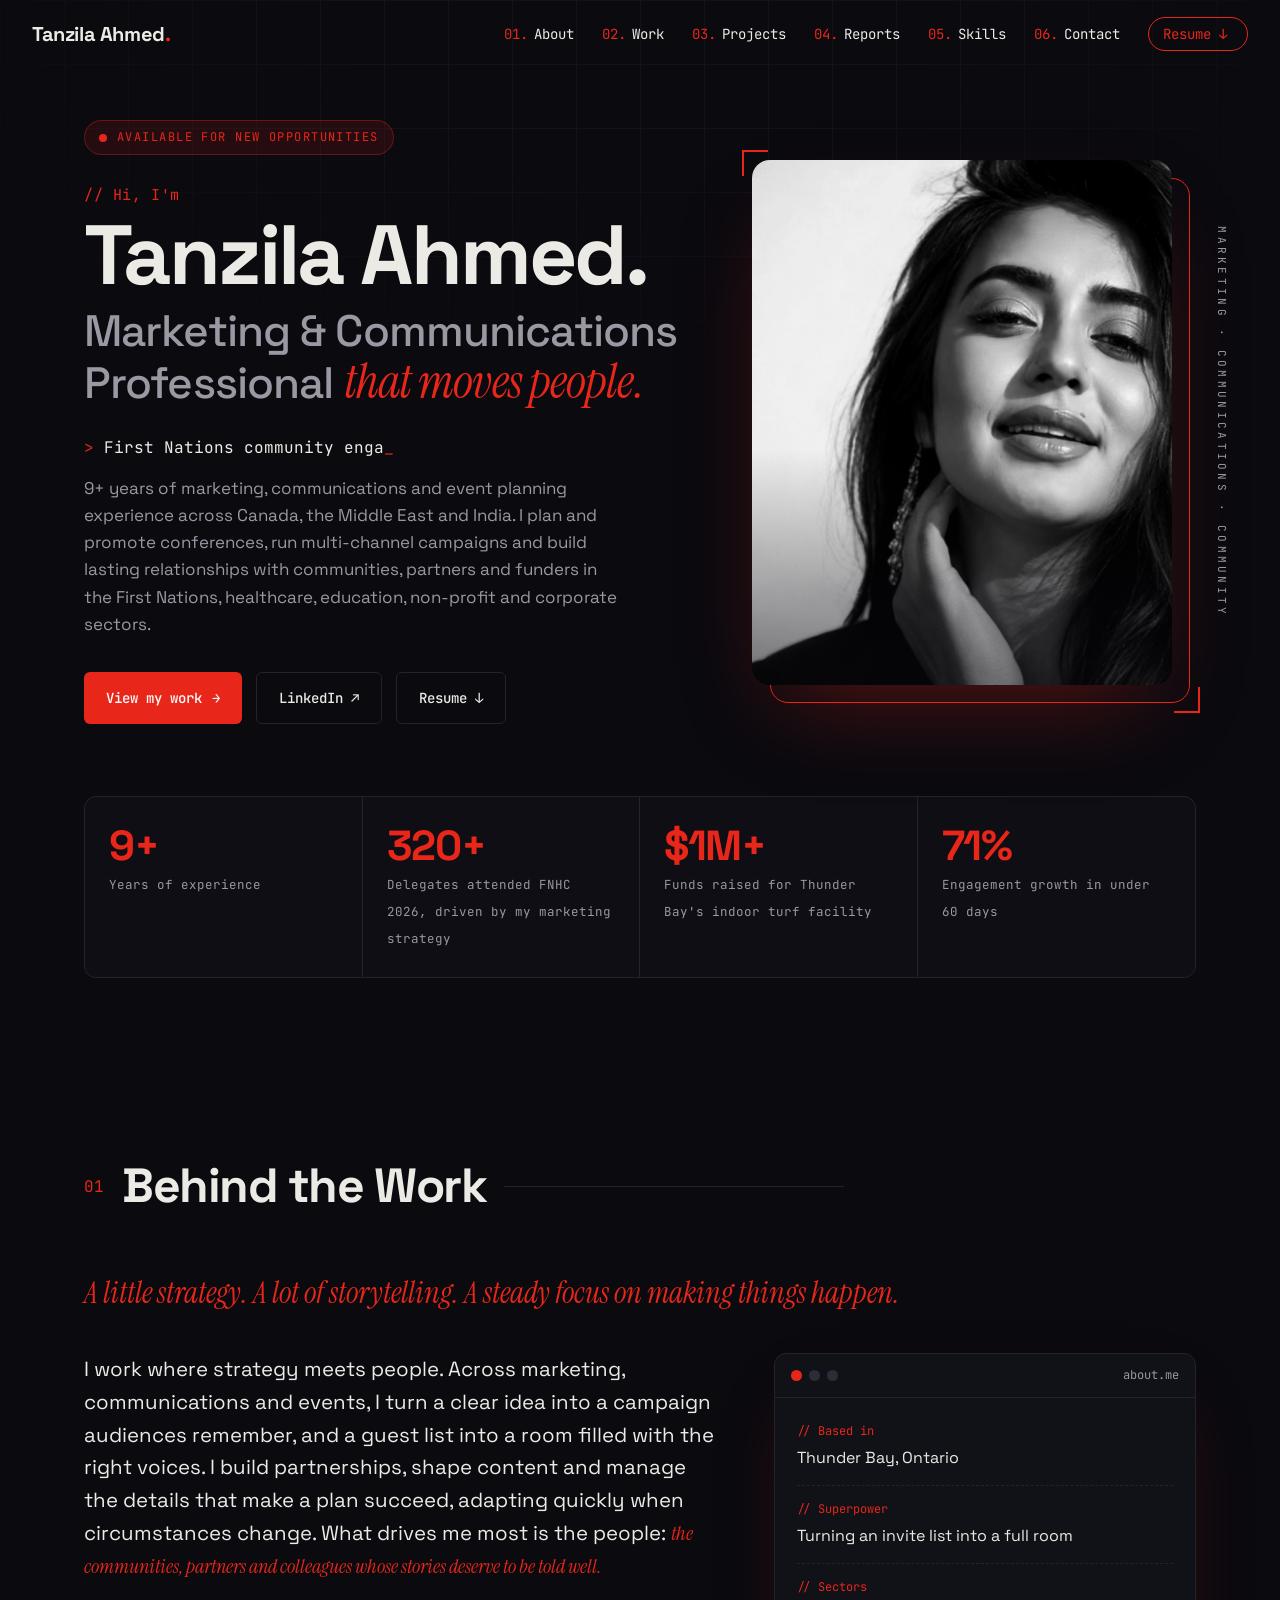
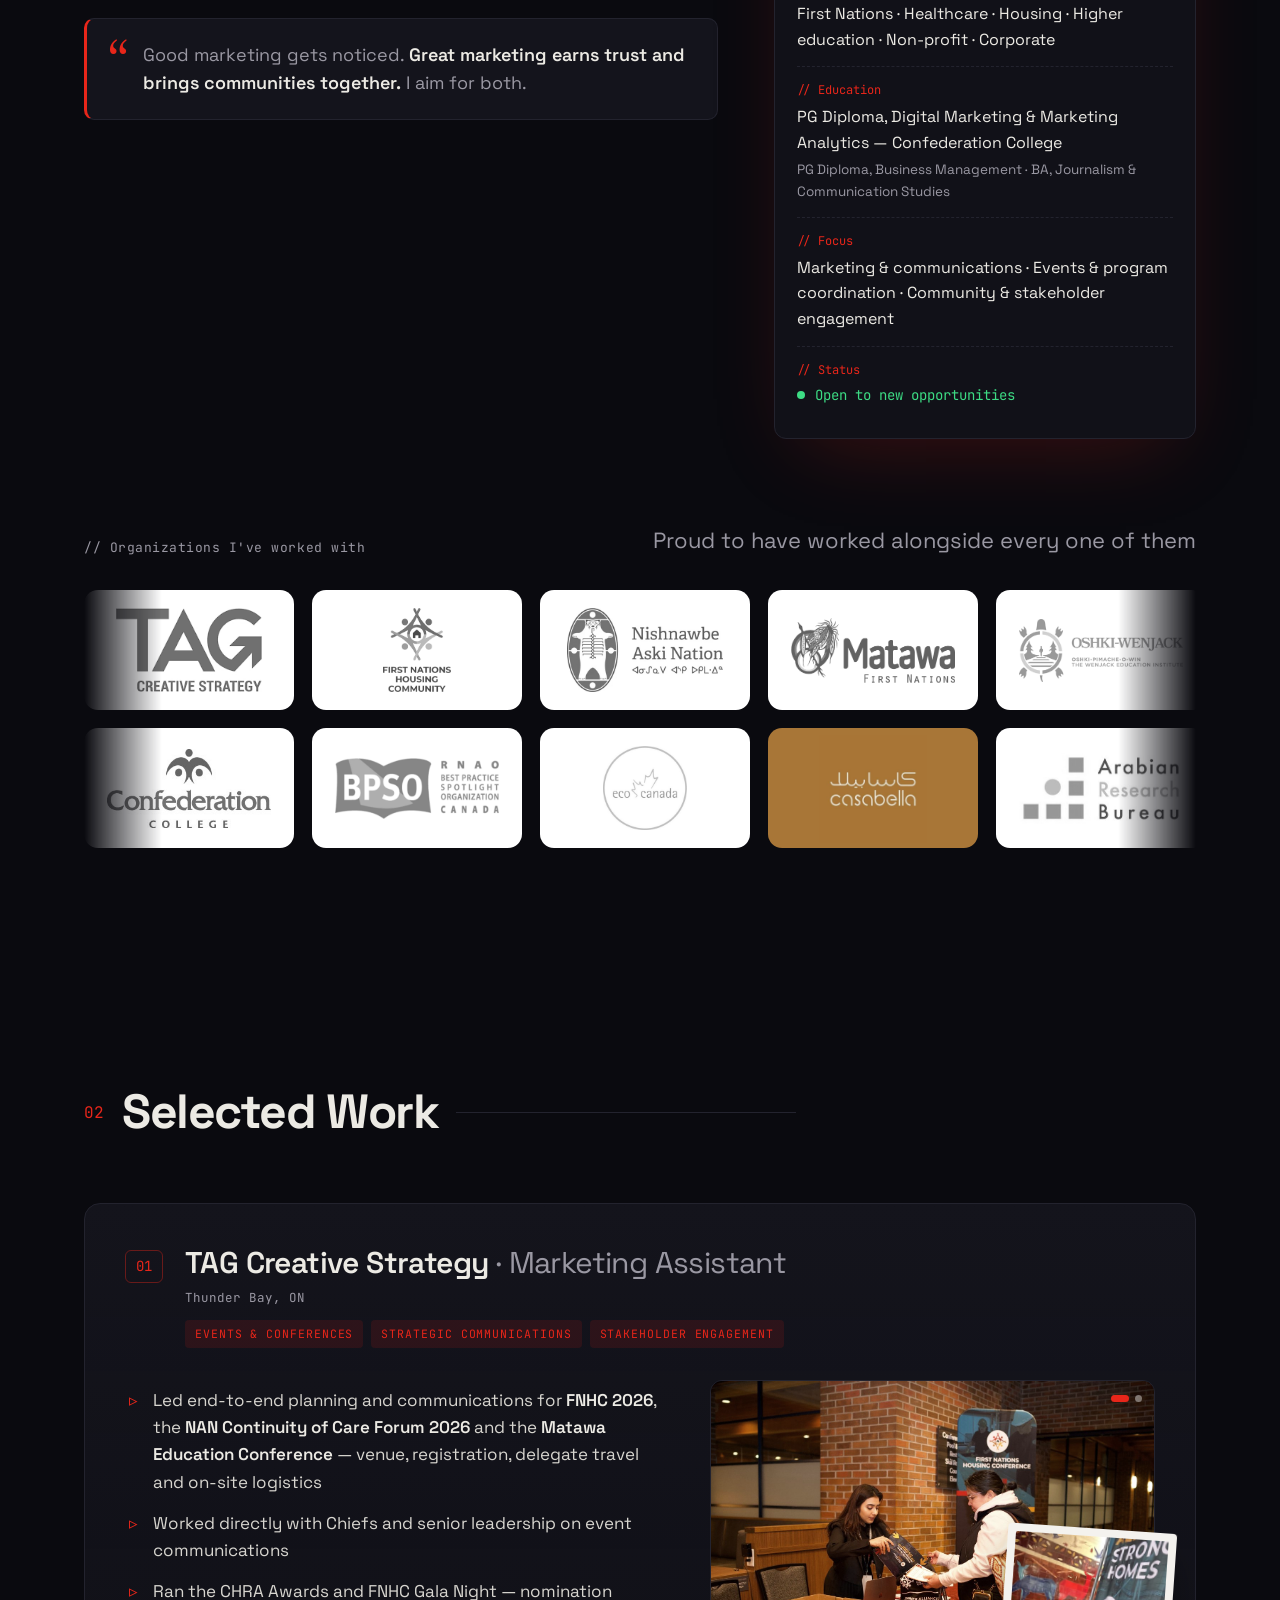
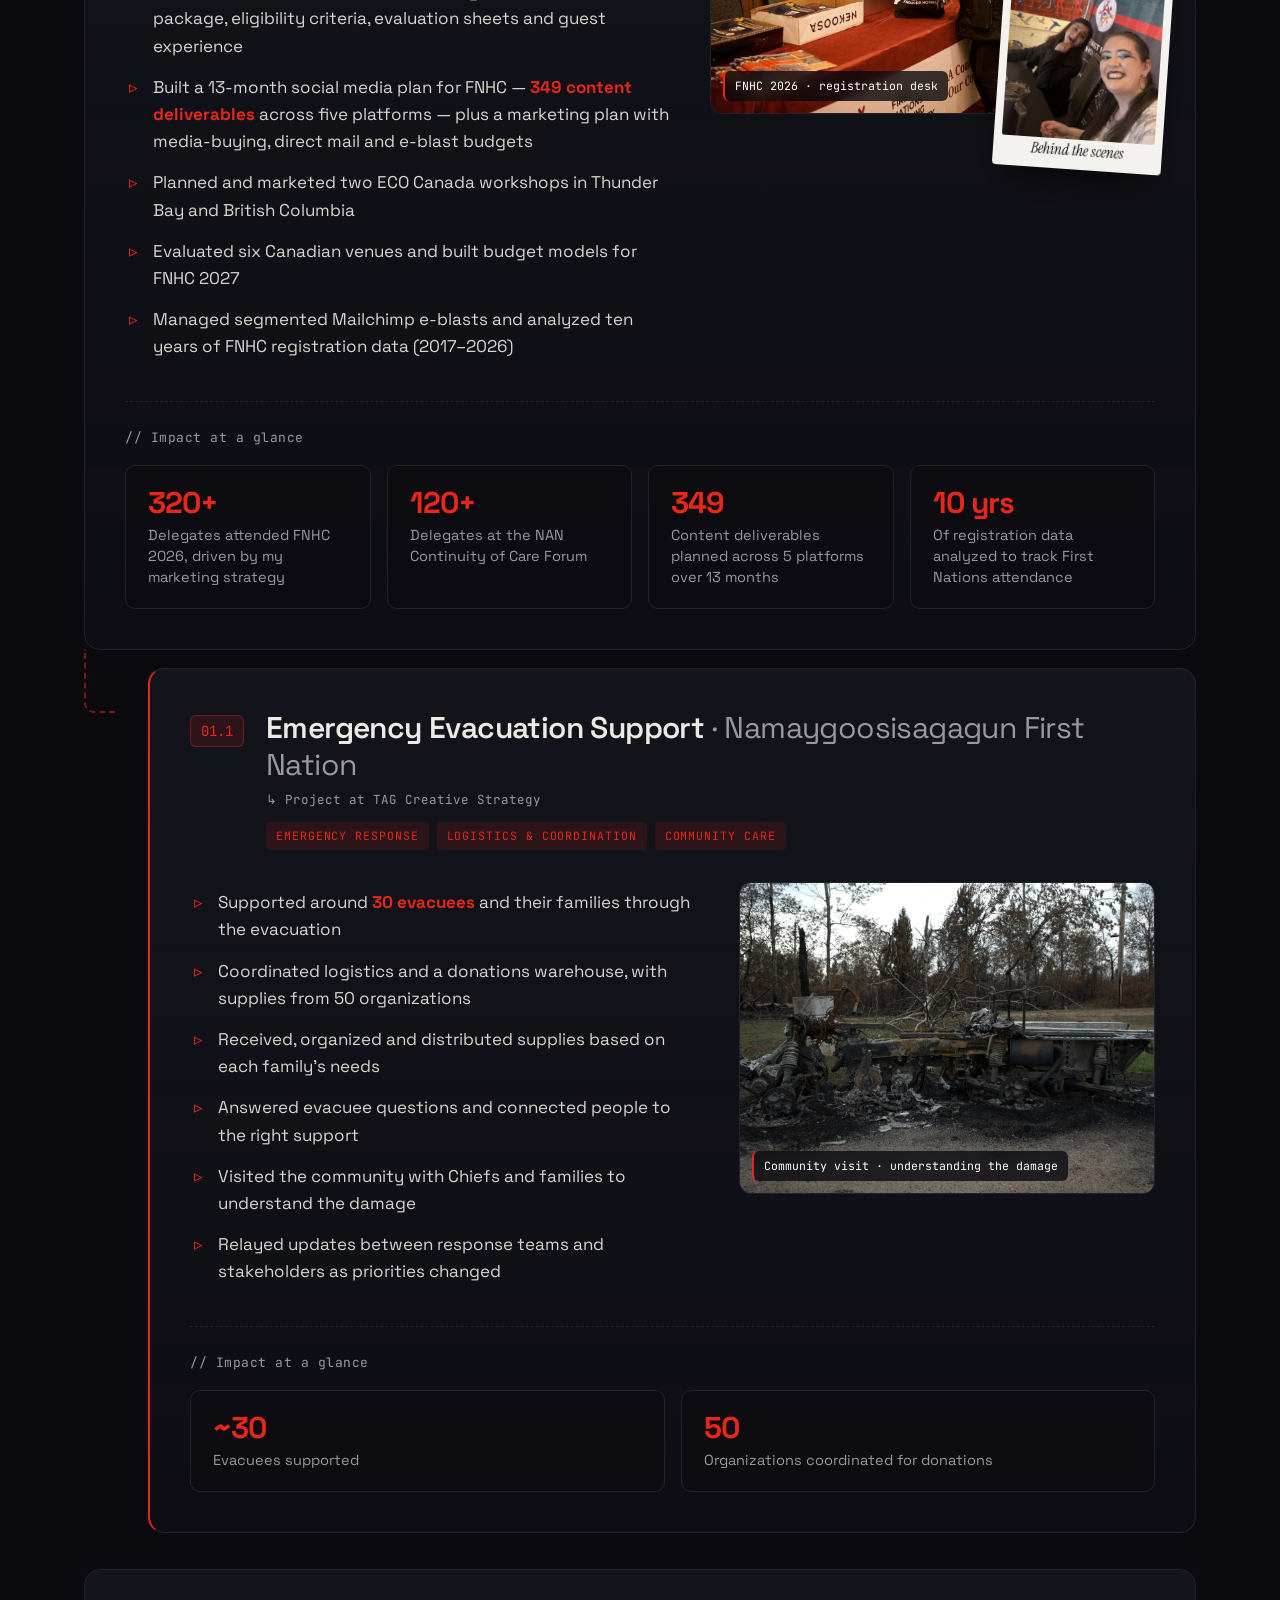
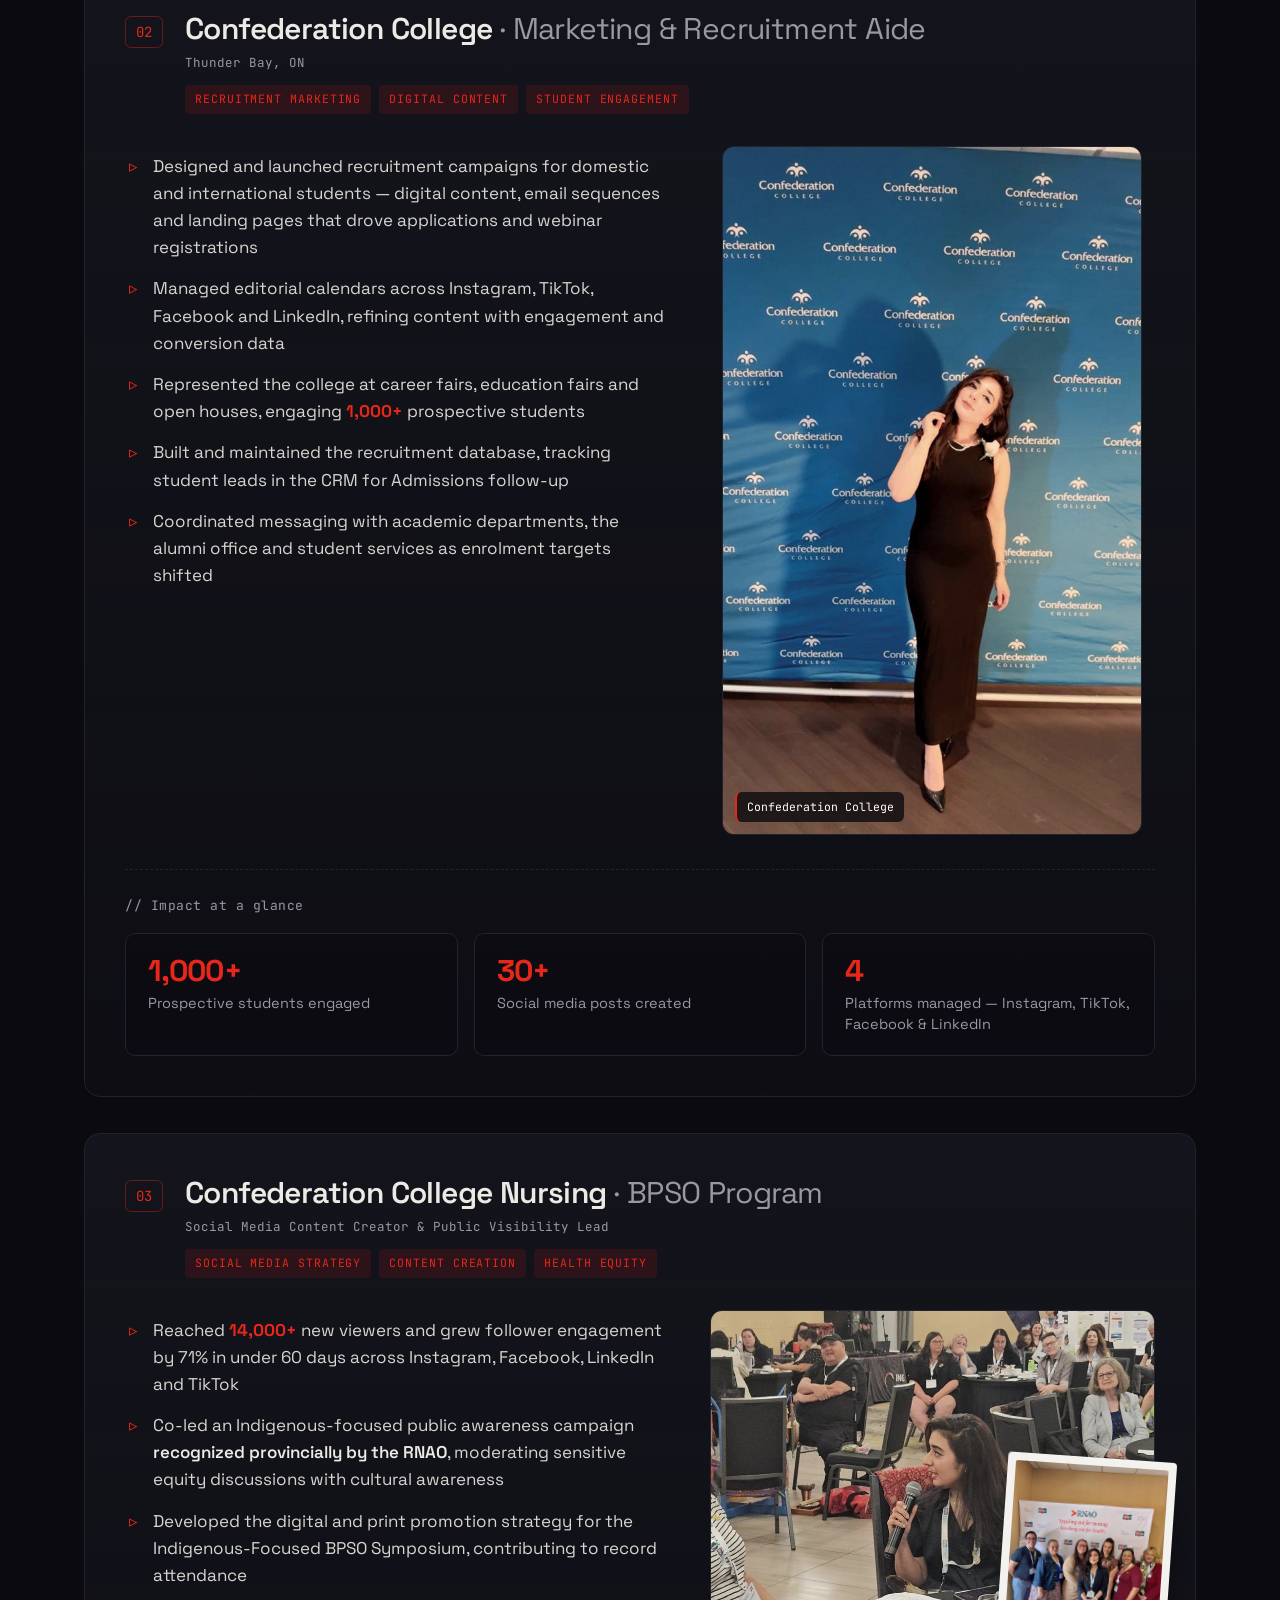
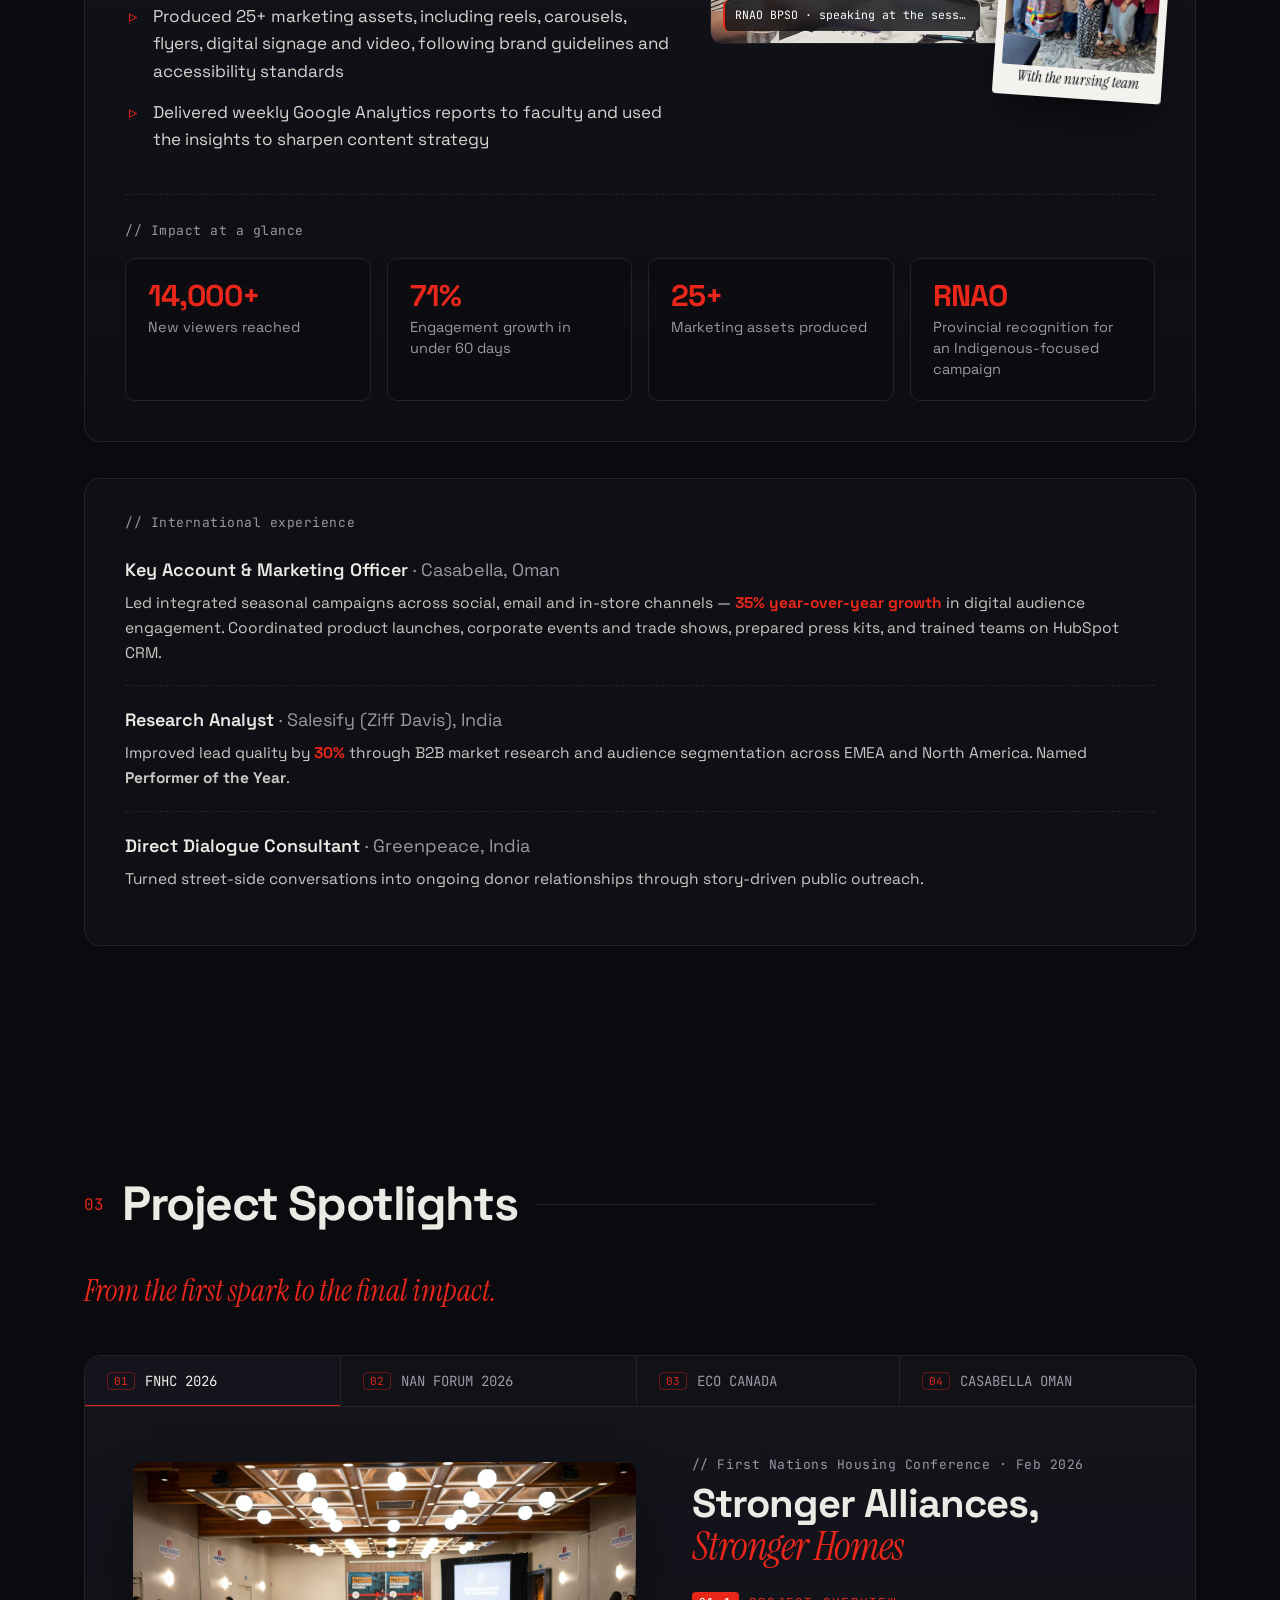
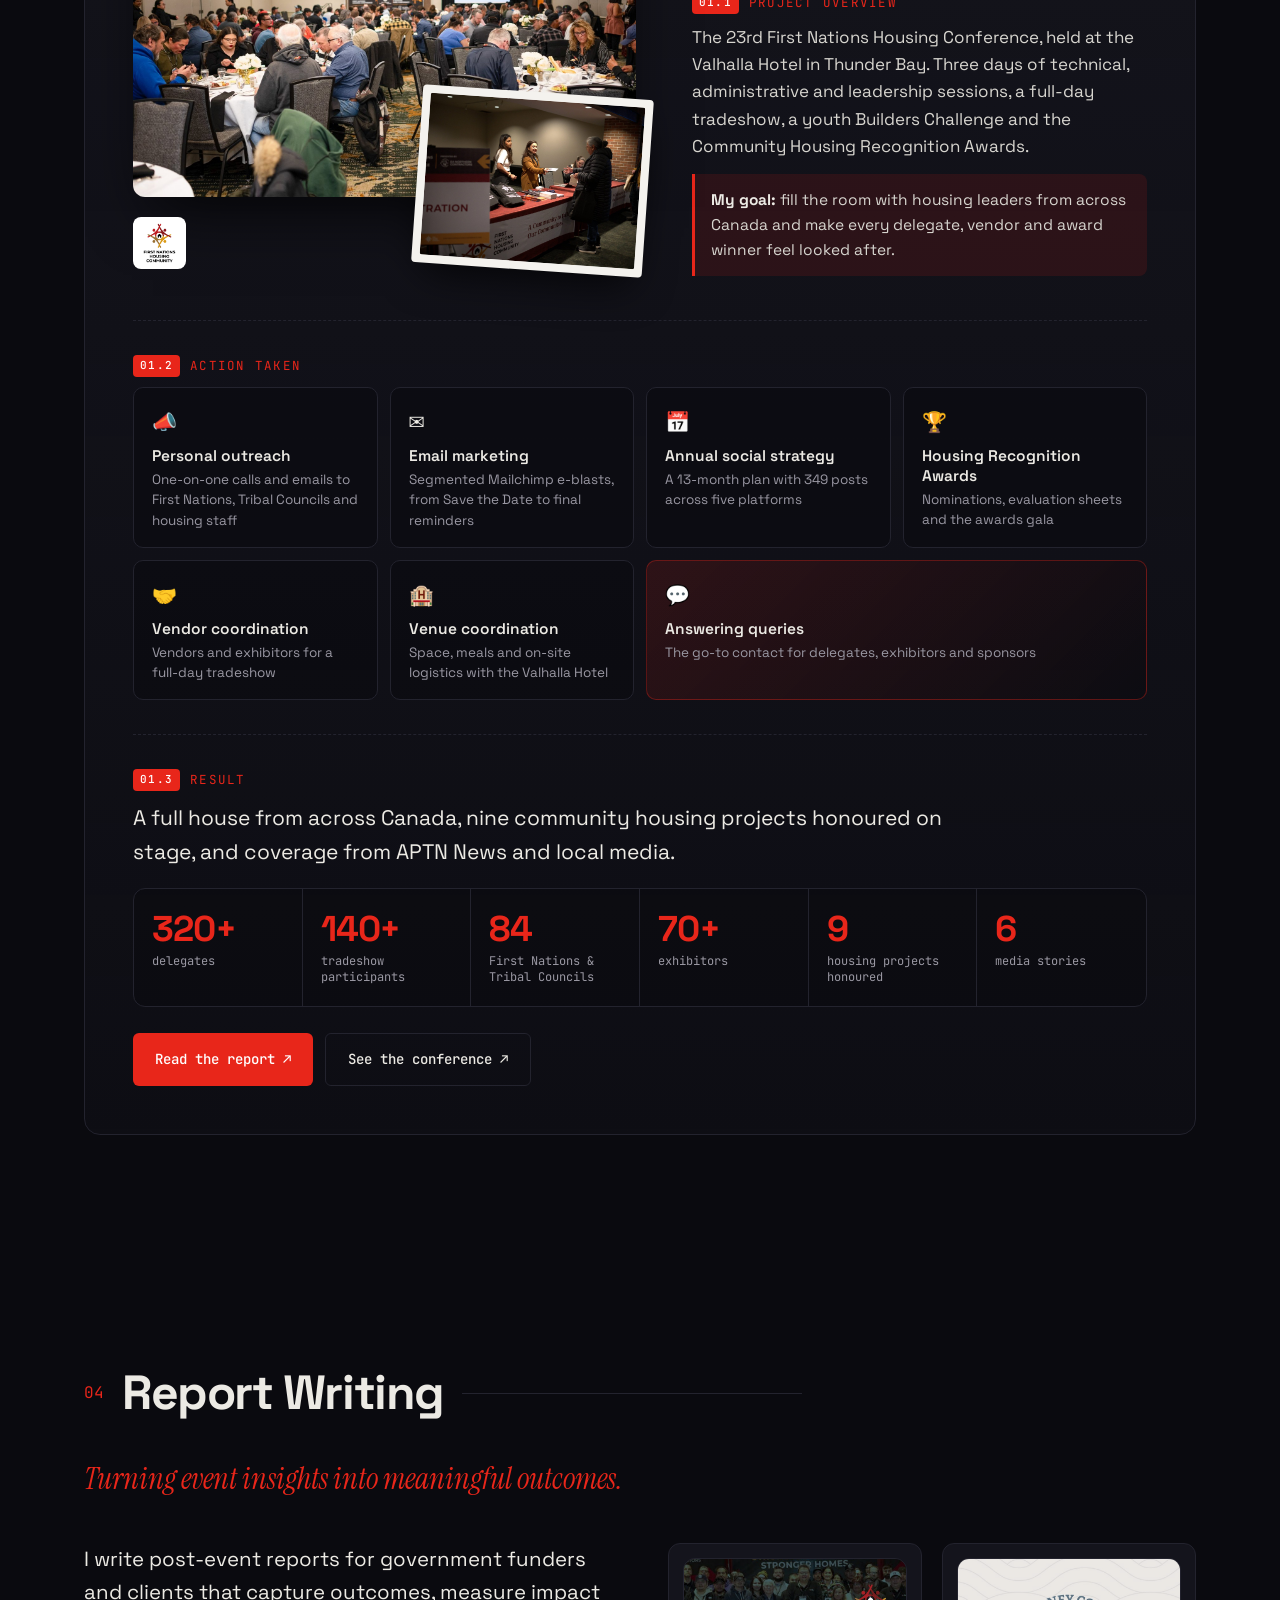
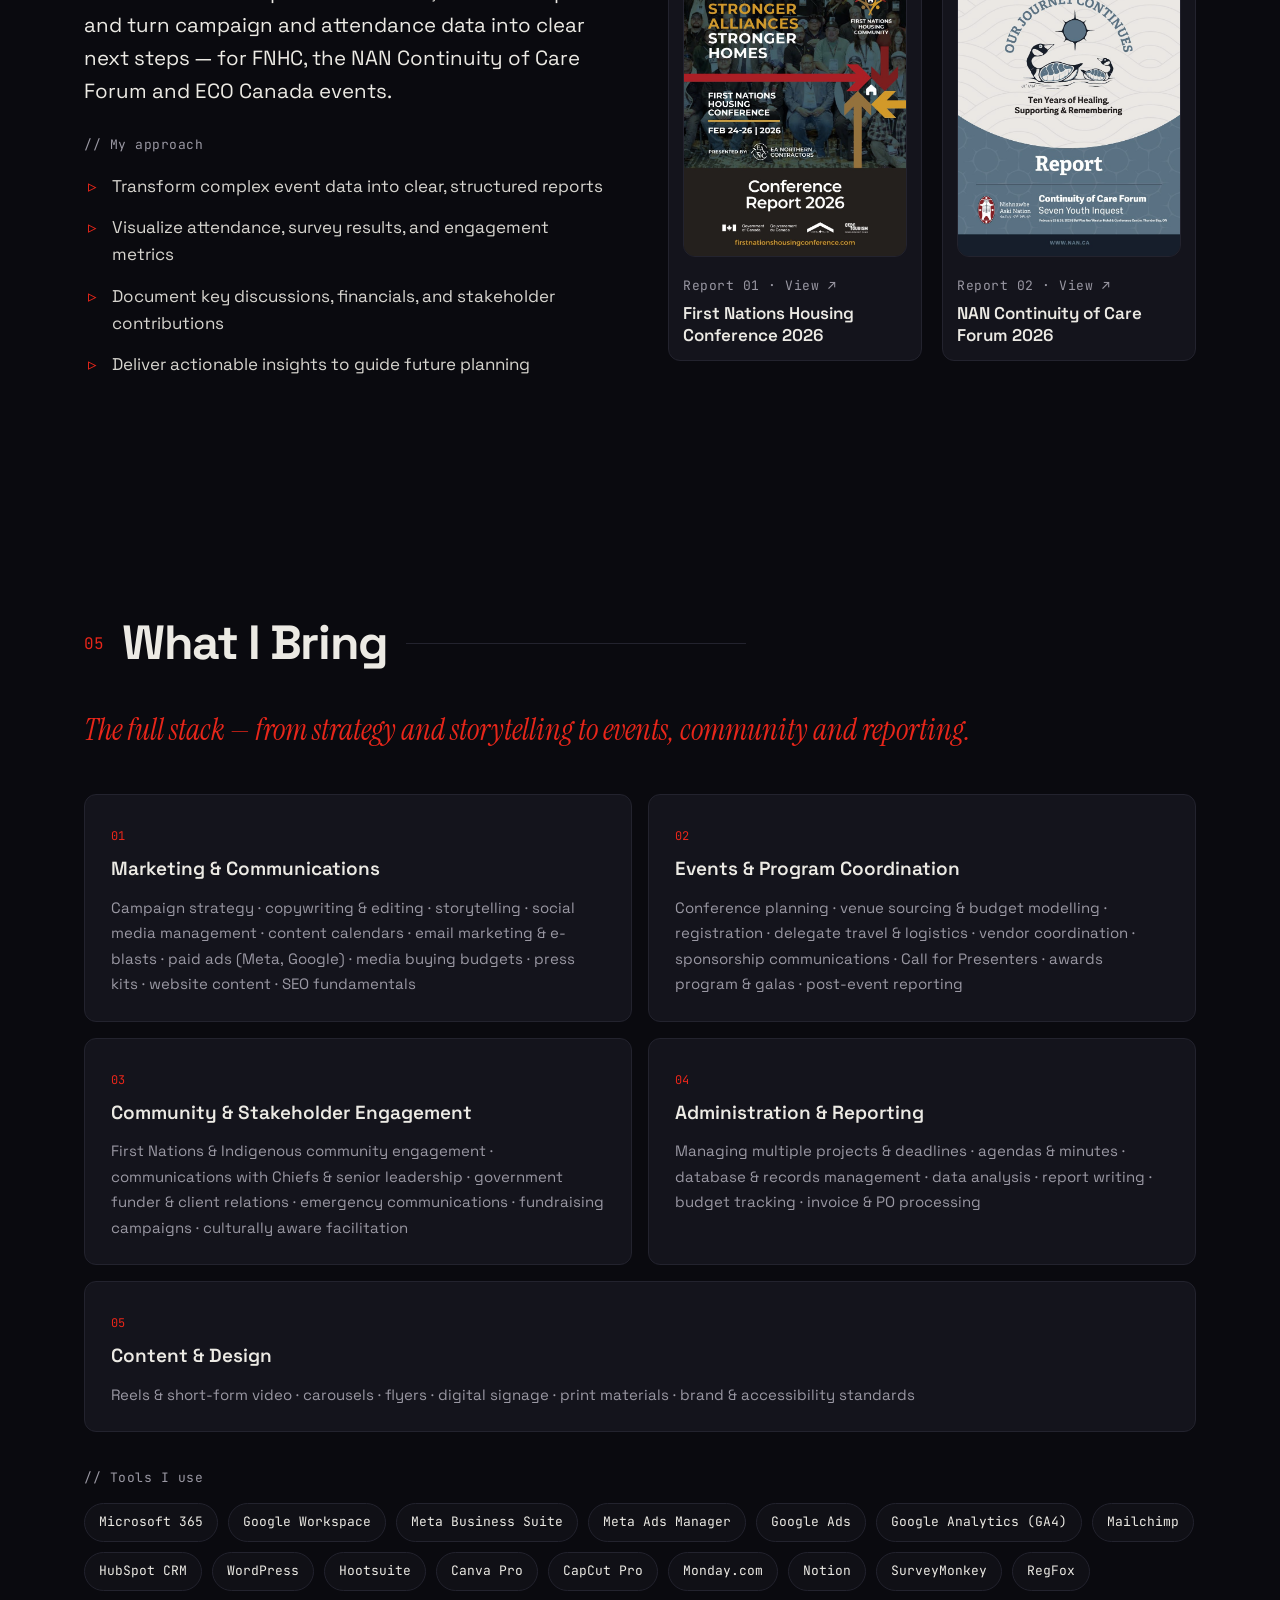
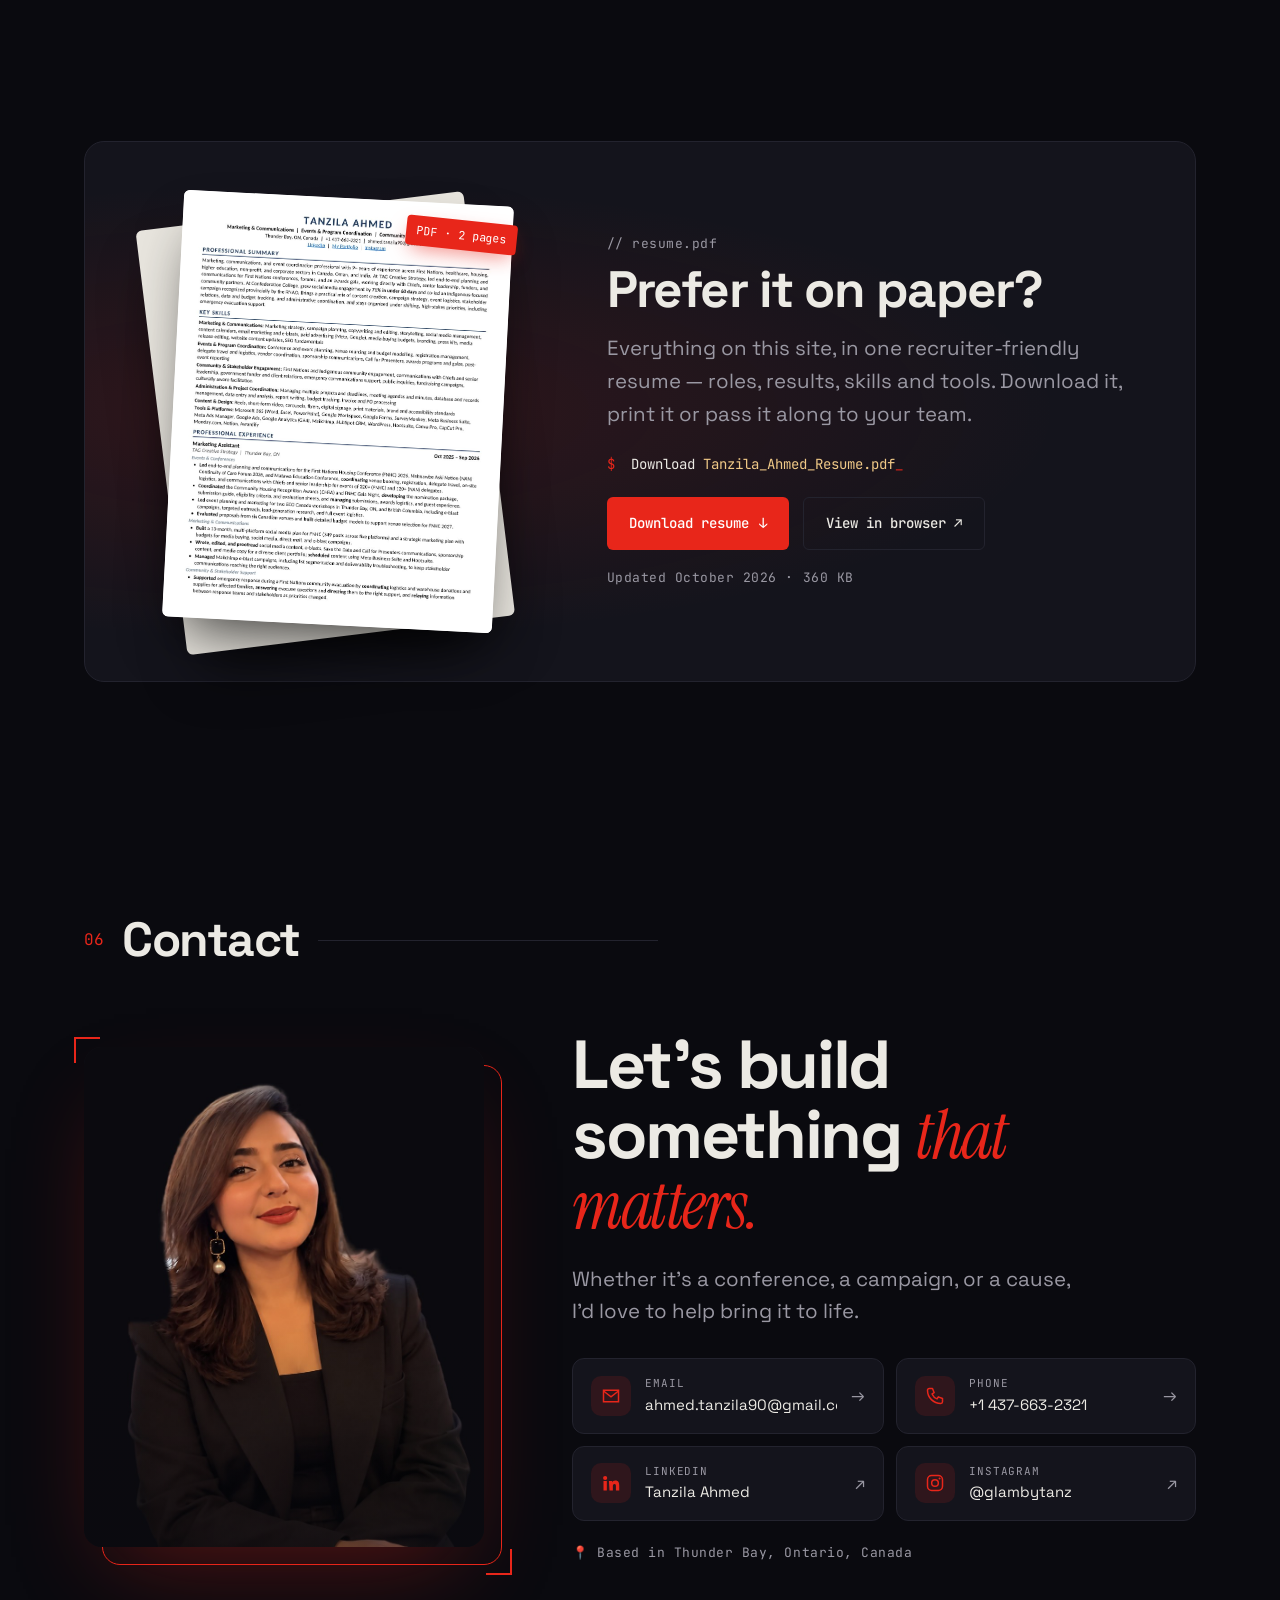
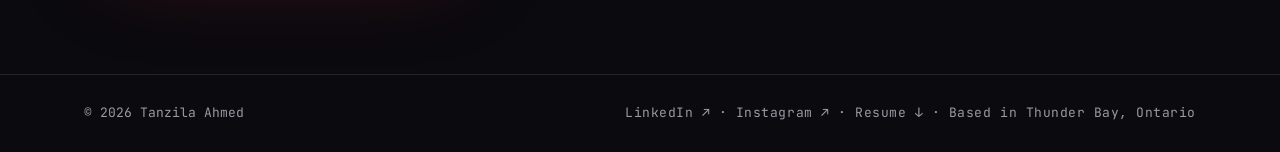
==== index.html @ 3942eaed "Update About quote to a community-focused line Co-Authored-By: Claude Opus 5.5 <noreply@anthropic.co" ====
<!doctype html>
<html lang="en-CA">
<head>
<meta charset="utf-8">
<meta name="viewport" content="width=device-width,initial-scale=1">
<title>Tanzila Ahmed — Marketing &amp; Communications</title>
<meta name="description" content="Tanzila Ahmed — marketing, communications and events professional in Thunder Bay, Ontario. 9+ years leading conferences, campaigns and community engagement for First Nations, healthcare, higher education and non-profit organizations.">
<meta property="og:title" content="Tanzila Ahmed — Marketing &amp; Communications">
<meta property="og:description" content="Marketing &amp; communications that move people. First Nations conferences, healthcare and education campaigns, stakeholder engagement and impact reporting.">
<meta property="og:type" content="website">
<meta property="og:url" content="https://tanzila597.github.io/">
<meta name="theme-color" content="#0A0A0F">
<link rel="icon" href="data:image/svg+xml,%3Csvg xmlns='http://www.w3.org/2000/svg' viewBox='0 0 100 100'%3E%3Crect width='100' height='100' rx='22' fill='%230A0A0F'/%3E%3Ctext x='50' y='67' font-size='52' font-family='monospace' font-weight='700' fill='%23E8261A' text-anchor='middle'%3ETA%3C/text%3E%3C/svg%3E">
<link rel="preconnect" href="https://fonts.googleapis.com">
<link rel="preconnect" href="https://fonts.gstatic.com" crossorigin>
<link rel="stylesheet" href="https://fonts.googleapis.com/css2?family=Instrument+Serif:ital@0;1&family=Space+Grotesk:wght@400;500;600;700&family=JetBrains+Mono:wght@400;500;600&display=swap">
<link rel="stylesheet" href="assets/style.css">
</head>
<body>

<div class="grid-bg" aria-hidden="true"></div>

<header class="nav" id="nav">
  <a class="logo" href="#top">Tanzila Ahmed<span class="logo-dot">.</span></a>
  <nav>
    <ul class="nav-links" id="navLinks">
      <li><a href="#about"><span>01.</span>About</a></li>
      <li><a href="#work"><span>02.</span>Work</a></li>
      <li><a href="#projects"><span>03.</span>Projects</a></li>
      <li><a href="#reports"><span>04.</span>Reports</a></li>
      <li><a href="#skills"><span>05.</span>Skills</a></li>
      <li><a href="#contact"><span>06.</span>Contact</a></li>
      <li><a class="nav-resume" href="#resume">Resume <span aria-hidden="true">↓</span></a></li>
    </ul>
  </nav>
  <button class="menu-btn" id="menuBtn" aria-label="Open menu" aria-expanded="false"><span></span><span></span></button>
</header>

<main id="top">

  <!-- HERO -->
  <section class="hero">
    <div class="container hero-inner">
      <div class="hero-copy">
        <p class="status reveal"><span class="pulse"></span>Available for new opportunities</p>
        <p class="mono-label reveal">// Hi, I'm</p>
        <h1 class="hero-name reveal">Tanzila Ahmed.</h1>
        <h2 class="hero-title reveal">Marketing &amp; Communications Professional <em>that moves people.</em></h2>
        <p class="hero-sub reveal">
          <span class="typed" id="typed" aria-live="polite">Conference &amp; event planning</span><span class="caret" aria-hidden="true">_</span>
        </p>
        <p class="hero-lede reveal">9+ years of marketing, communications and event planning experience across Canada, the Middle East and India. I plan and promote conferences, run multi-channel campaigns and build lasting relationships with communities, partners and funders in the First Nations, healthcare, education, non-profit and corporate sectors.</p>
        <div class="cta-row reveal">
          <a class="btn btn-primary" href="#work">View my work <span aria-hidden="true">→</span></a>
          <a class="btn btn-ghost" href="https://www.linkedin.com/in/tanzila-ahmed-31584450/" target="_blank" rel="noopener">LinkedIn ↗</a>
          <a class="btn btn-ghost" href="assets/Tanzila_Ahmed_Resume.pdf" download="Tanzila_Ahmed_Resume.pdf">Resume ↓</a>
        </div>
      </div>
      <div class="hero-visual reveal">
        <div class="portrait">
          <span class="portrait-frame" aria-hidden="true"></span>
          <figure class="portrait-img">
            <img src="assets/img/portrait.jpg" alt="Portrait of Tanzila Ahmed" width="800" height="1000">
          </figure>
          <span class="corner tl" aria-hidden="true"></span><span class="corner br" aria-hidden="true"></span>
          <span class="vert-label" aria-hidden="true">MARKETING · COMMUNICATIONS · COMMUNITY</span>
        </div>
      </div>
    </div>

    <div class="container">
      <ul class="stat-strip reveal">
        <li><strong data-count="9" data-suffix="+">9+</strong><span>Years of experience</span></li>
        <li><strong data-count="320" data-suffix="+">320+</strong><span>Delegates attended FNHC 2026, driven by my marketing strategy</span></li>
        <li><strong data-count="1" data-prefix="$" data-suffix="M+">$1M+</strong><span>Funds raised for Thunder Bay's indoor turf facility</span></li>
        <li><strong data-count="71" data-suffix="%">71%</strong><span>Engagement growth in under 60 days</span></li>
      </ul>
    </div>
  </section>

  <!-- ABOUT -->
  <section class="section" id="about">
    <div class="container">
      <div class="section-head reveal">
        <span class="sec-num">01</span>
        <h2>Behind the Work</h2>
        <span class="sec-line"></span>
      </div>
      <p class="tagline reveal">A little strategy. A lot of storytelling. A steady focus on making things happen.</p>
      <div class="about-grid">
        <div class="about-text reveal">
          <p class="lead">I work where strategy meets people. Across marketing, communications and events, I turn a clear idea into a campaign audiences remember, and a guest list into a room filled with the right voices. I build partnerships, shape content and manage the details that make a plan succeed, adapting quickly when circumstances change. What drives me most is the people: <em>the communities, partners and colleagues whose stories deserve to be told well.</em></p>
          <div class="callout">
            <span class="callout-num">“</span>
            <p>Good marketing gets noticed. <strong>Great marketing earns trust and brings communities together.</strong> I aim for both.</p>
          </div>
        </div>
        <div class="terminal facts reveal">
          <div class="terminal-bar"><i></i><i></i><i></i><span>about.me</span></div>
          <dl class="facts-list">
            <div><dt>// Based in</dt><dd>Thunder Bay, Ontario</dd></div>
            <div><dt>// Superpower</dt><dd>Turning an invite list into a full room</dd></div>
            <div><dt>// Sectors</dt><dd>First Nations · Healthcare · Housing · Higher education · Non-profit · Corporate</dd></div>
            <div><dt>// Education</dt><dd>PG Diploma, Digital Marketing &amp; Marketing Analytics — Confederation College<br><span class="dd-sub">PG Diploma, Business Management · BA, Journalism &amp; Communication Studies</span></dd></div>
            <div><dt>// Focus</dt><dd>Marketing &amp; communications · Events &amp; program coordination · Community &amp; stakeholder engagement</dd></div>
            <div><dt>// Status</dt><dd class="ok"><span class="pulse"></span>Open to new opportunities</dd></div>
          </dl>
        </div>
      </div>

      <div class="orgs">
        <div class="orgs-head reveal">
          <p class="mono-label">// Organizations I've worked with</p>
          <p class="orgs-count">Proud to have worked alongside every one of them</p>
        </div>
        <div class="logo-wall reveal">
          <div class="logo-row"><ul class="logo-track"><li class="logo-tile" title="TAG Creative Strategy"><img src="assets/img/logos/tag.png" alt="TAG Creative Strategy" loading="lazy"></li><li class="logo-tile" title="First Nations Housing Community"><img src="assets/img/logos/fnhc.png" alt="First Nations Housing Community" loading="lazy"></li><li class="logo-tile" title="Nishnawbe Aski Nation"><img src="assets/img/logos/nan.png" alt="Nishnawbe Aski Nation" loading="lazy"></li><li class="logo-tile" title="Matawa First Nations"><img src="assets/img/logos/matawa.png" alt="Matawa First Nations" loading="lazy"></li><li class="logo-tile" title="Oshki-Wenjack Education Institute"><img src="assets/img/logos/oshki-wenjack.png" alt="Oshki-Wenjack Education Institute" loading="lazy"></li><li class="logo-tile" title="Namaygoosisagagun First Nation"><img src="assets/img/logos/namaygoosisagagun.png" alt="Namaygoosisagagun First Nation" loading="lazy"></li><li class="logo-tile" title="Let's All Play"><img src="assets/img/logos/lets-all-play.png" alt="Let's All Play" loading="lazy"></li><li class="logo-tile" title="TAG Creative Strategy" aria-hidden="true"><img src="assets/img/logos/tag.png" alt="" loading="lazy"></li><li class="logo-tile" title="First Nations Housing Community" aria-hidden="true"><img src="assets/img/logos/fnhc.png" alt="" loading="lazy"></li><li class="logo-tile" title="Nishnawbe Aski Nation" aria-hidden="true"><img src="assets/img/logos/nan.png" alt="" loading="lazy"></li><li class="logo-tile" title="Matawa First Nations" aria-hidden="true"><img src="assets/img/logos/matawa.png" alt="" loading="lazy"></li><li class="logo-tile" title="Oshki-Wenjack Education Institute" aria-hidden="true"><img src="assets/img/logos/oshki-wenjack.png" alt="" loading="lazy"></li><li class="logo-tile" title="Namaygoosisagagun First Nation" aria-hidden="true"><img src="assets/img/logos/namaygoosisagagun.png" alt="" loading="lazy"></li><li class="logo-tile" title="Let's All Play" aria-hidden="true"><img src="assets/img/logos/lets-all-play.png" alt="" loading="lazy"></li></ul></div>
          <div class="logo-row reverse"><ul class="logo-track"><li class="logo-tile" title="Confederation College"><img src="assets/img/logos/confederation.png" alt="Confederation College" loading="lazy"></li><li class="logo-tile" title="RNAO Best Practice Spotlight Organization"><img src="assets/img/logos/bpso.png" alt="RNAO Best Practice Spotlight Organization" loading="lazy"></li><li class="logo-tile" title="ECO Canada"><img src="assets/img/logos/eco-canada.png" alt="ECO Canada" loading="lazy"></li><li class="logo-tile full" style="background:#a87637" title="Casabella Oman"><img src="assets/img/logos/casabella.png" alt="Casabella Oman" loading="lazy"></li><li class="logo-tile" title="Arabian Research Bureau"><img src="assets/img/logos/arabian-research-bureau.png" alt="Arabian Research Bureau" loading="lazy"></li><li class="logo-tile" title="Salesify"><img src="assets/img/logos/salesify.png" alt="Salesify" loading="lazy"></li><li class="logo-tile full" style="background:#7dbe00" title="Greenpeace India"><img src="assets/img/logos/greenpeace.png" alt="Greenpeace India" loading="lazy"></li><li class="logo-tile" title="Confederation College" aria-hidden="true"><img src="assets/img/logos/confederation.png" alt="" loading="lazy"></li><li class="logo-tile" title="RNAO Best Practice Spotlight Organization" aria-hidden="true"><img src="assets/img/logos/bpso.png" alt="" loading="lazy"></li><li class="logo-tile" title="ECO Canada" aria-hidden="true"><img src="assets/img/logos/eco-canada.png" alt="" loading="lazy"></li><li class="logo-tile full" style="background:#a87637" title="Casabella Oman" aria-hidden="true"><img src="assets/img/logos/casabella.png" alt="" loading="lazy"></li><li class="logo-tile" title="Arabian Research Bureau" aria-hidden="true"><img src="assets/img/logos/arabian-research-bureau.png" alt="" loading="lazy"></li><li class="logo-tile" title="Salesify" aria-hidden="true"><img src="assets/img/logos/salesify.png" alt="" loading="lazy"></li><li class="logo-tile full" style="background:#7dbe00" title="Greenpeace India" aria-hidden="true"><img src="assets/img/logos/greenpeace.png" alt="" loading="lazy"></li></ul></div>
        </div>
      </div>
    </div>
  </section>

  <!-- WORK -->
  <section class="section" id="work">
    <div class="container">
      <div class="section-head reveal">
        <span class="sec-num">02</span>
        <h2>Selected Work</h2>
        <span class="sec-line"></span>
      </div>

      <!-- 01 TAG -->
      <article class="case reveal">
        <header class="case-head">
          <span class="case-index">01</span>
          <div>
            <h3>TAG Creative Strategy <span class="muted">· Marketing Assistant</span></h3>
            <p class="case-meta">Thunder Bay, ON</p>
            <p class="tags"><span>Events &amp; Conferences</span><span>Strategic Communications</span><span>Stakeholder Engagement</span></p>
          </div>
        </header>
        <div class="case-body">
          <ul class="checks">
            <li>Led end-to-end planning and communications for <strong>FNHC 2026</strong>, the <strong>NAN Continuity of Care Forum 2026</strong> and the <strong>Matawa Education Conference</strong> — venue, registration, delegate travel and on-site logistics</li>
            <li>Worked directly with Chiefs and senior leadership on event communications</li>
            <li>Ran the CHRA Awards and FNHC Gala Night — nomination package, eligibility criteria, evaluation sheets and guest experience</li>
            <li>Built a 13-month social media plan for FNHC — <mark>349 content deliverables</mark> across five platforms — plus a marketing plan with media-buying, direct mail and e-blast budgets</li>
            <li>Planned and marketed two ECO Canada workshops in Thunder Bay and British Columbia</li>
            <li>Evaluated six Canadian venues and built budget models for FNHC 2027</li>
            <li>Managed segmented Mailchimp e-blasts and analyzed ten years of FNHC registration data (2017–2026)</li>
          </ul>
          <div class="photo-stack">
            <figure class="photo slides" data-label="tag-event.jpg">
              <div class="slide is-active"><img src="assets/img/tag-event.jpg" alt="Tanzila at the First Nations Housing Conference registration desk" loading="lazy"><figcaption>FNHC 2026 · registration desk</figcaption></div>
              <div class="slide"><img src="assets/img/nan-desk.jpg" alt="Tanzila at the NAN Continuity of Care Forum registration desk" loading="lazy"><figcaption>NAN Forum 2026 · registration</figcaption></div>
              <div class="slide-dots" aria-hidden="true"></div>
            </figure>
            <figure class="polaroid">
              <img src="assets/img/tag-selfie.jpg" alt="Tanzila with a colleague behind the scenes at FNHC" loading="lazy">
              <figcaption>Behind the scenes</figcaption>
            </figure>
          </div>
        </div>
        <div class="impact">
          <p class="mono-label">// Impact at a glance</p>
          <ul class="impact-grid">
            <li><strong>320+</strong><span>Delegates attended FNHC 2026, driven by my marketing strategy</span></li>
            <li><strong>120+</strong><span>Delegates at the NAN Continuity of Care Forum</span></li>
            <li><strong>349</strong><span>Content deliverables planned across 5 platforms over 13 months</span></li>
            <li><strong>10 yrs</strong><span>Of registration data analyzed to track First Nations attendance</span></li>
          </ul>
        </div>
      </article>

      <!-- 01.1 Evacuation (under TAG) -->
      <article class="case case-sub reveal">
        <header class="case-head">
          <span class="case-index">01.1</span>
          <div>
            <h3>Emergency Evacuation Support <span class="muted">· Namaygoosisagagun First Nation</span></h3>
            <p class="case-meta">↳ Project at TAG Creative Strategy</p>
            <p class="tags"><span>Emergency Response</span><span>Logistics &amp; Coordination</span><span>Community Care</span></p>
          </div>
        </header>
        <div class="case-body">
          <ul class="checks">
            <li>Supported around <mark>30 evacuees</mark> and their families through the evacuation</li>
            <li>Coordinated logistics and a donations warehouse, with supplies from 50 organizations</li>
            <li>Received, organized and distributed supplies based on each family's needs</li>
            <li>Answered evacuee questions and connected people to the right support</li>
            <li>Visited the community with Chiefs and families to understand the damage</li>
            <li>Relayed updates between response teams and stakeholders as priorities changed</li>
          </ul>
          <figure class="photo" data-label="evacuation.jpg">
            <img src="assets/img/evacuation.jpg" alt="Fire damage seen during the community visit to Namaygoosisagagun First Nation" loading="lazy" onerror="this.remove()">
            <figcaption>Community visit · understanding the damage</figcaption>
          </figure>
        </div>
        <div class="impact">
          <p class="mono-label">// Impact at a glance</p>
          <ul class="impact-grid">
            <li><strong>~30</strong><span>Evacuees supported</span></li>
            <li><strong>50</strong><span>Organizations coordinated for donations</span></li>
          </ul>
        </div>
      </article>

      <!-- 02 Confederation College -->
      <article class="case reveal">
        <header class="case-head">
          <span class="case-index">02</span>
          <div>
            <h3>Confederation College <span class="muted">· Marketing &amp; Recruitment Aide</span></h3>
            <p class="case-meta">Thunder Bay, ON</p>
            <p class="tags"><span>Recruitment Marketing</span><span>Digital Content</span><span>Student Engagement</span></p>
          </div>
        </header>
        <div class="case-body">
          <ul class="checks">
            <li>Designed and launched recruitment campaigns for domestic and international students — digital content, email sequences and landing pages that drove applications and webinar registrations</li>
            <li>Managed editorial calendars across Instagram, TikTok, Facebook and LinkedIn, refining content with engagement and conversion data</li>
            <li>Represented the college at career fairs, education fairs and open houses, engaging <mark>1,000+</mark> prospective students</li>
            <li>Built and maintained the recruitment database, tracking student leads in the CRM for Admissions follow-up</li>
            <li>Coordinated messaging with academic departments, the alumni office and student services as enrolment targets shifted</li>
          </ul>
          <figure class="photo tall" data-label="confederation.jpg">
            <img src="assets/img/confederation.jpg" alt="Tanzila at a Confederation College event" loading="lazy" onerror="this.remove()">
            <figcaption>Confederation College</figcaption>
          </figure>
        </div>
        <div class="impact">
          <p class="mono-label">// Impact at a glance</p>
          <ul class="impact-grid">
            <li><strong>1,000+</strong><span>Prospective students engaged</span></li>
            <li><strong>30+</strong><span>Social media posts created</span></li>
            <li><strong>4</strong><span>Platforms managed — Instagram, TikTok, Facebook &amp; LinkedIn</span></li>
          </ul>
        </div>
      </article>

      <!-- 03 BPSO -->
      <article class="case reveal">
        <header class="case-head">
          <span class="case-index">03</span>
          <div>
            <h3>Confederation College Nursing <span class="muted">· BPSO Program</span></h3>
            <p class="case-meta">Social Media Content Creator &amp; Public Visibility Lead</p>
            <p class="tags"><span>Social Media Strategy</span><span>Content Creation</span><span>Health Equity</span></p>
          </div>
        </header>
        <div class="case-body">
          <ul class="checks">
            <li>Reached <mark>14,000+</mark> new viewers and grew follower engagement by 71% in under 60 days across Instagram, Facebook, LinkedIn and TikTok</li>
            <li>Co-led an Indigenous-focused public awareness campaign <strong>recognized provincially by the RNAO</strong>, moderating sensitive equity discussions with cultural awareness</li>
            <li>Developed the digital and print promotion strategy for the Indigenous-Focused BPSO Symposium, contributing to record attendance</li>
            <li>Produced 25+ marketing assets, including reels, carousels, flyers, digital signage and video, following brand guidelines and accessibility standards</li>
            <li>Delivered weekly Google Analytics reports to faculty and used the insights to sharpen content strategy</li>
          </ul>
          <div class="photo-stack">
            <figure class="photo" data-label="bpso-speaking.jpg">
              <img src="assets/img/bpso-speaking.jpg" alt="Tanzila speaking at an RNAO BPSO session" loading="lazy" onerror="this.remove()">
              <figcaption>RNAO BPSO · speaking at the session</figcaption>
            </figure>
            <figure class="polaroid">
              <img src="assets/img/bpso.jpg" alt="Tanzila with the Confederation College Nursing BPSO team" loading="lazy">
              <figcaption>With the nursing team</figcaption>
            </figure>
          </div>
        </div>
        <div class="impact">
          <p class="mono-label">// Impact at a glance</p>
          <ul class="impact-grid">
            <li><strong>14,000+</strong><span>New viewers reached</span></li>
            <li><strong>71%</strong><span>Engagement growth in under 60 days</span></li>
            <li><strong>25+</strong><span>Marketing assets produced</span></li>
            <li><strong>RNAO</strong><span>Provincial recognition for an Indigenous-focused campaign</span></li>
          </ul>
        </div>
      </article>

      <div class="earlier reveal">
        <p class="mono-label">// International experience</p>
        <ol class="timeline">
          <li>
            <div><h4>Key Account &amp; Marketing Officer <span class="muted">· Casabella, Oman</span></h4>
            <p>Led integrated seasonal campaigns across social, email and in-store channels — <mark>35% year-over-year growth</mark> in digital audience engagement. Coordinated product launches, corporate events and trade shows, prepared press kits, and trained teams on HubSpot CRM.</p></div>
          </li>
          <li>
            <div><h4>Research Analyst <span class="muted">· Salesify (Ziff Davis), India</span></h4>
            <p>Improved lead quality by <mark>30%</mark> through B2B market research and audience segmentation across EMEA and North America. Named <strong>Performer of the Year</strong>.</p></div>
          </li>
          <li>
            <div><h4>Direct Dialogue Consultant <span class="muted">· Greenpeace, India</span></h4>
            <p>Turned street-side conversations into ongoing donor relationships through story-driven public outreach.</p></div>
          </li>
        </ol>
      </div>
    </div>
  </section>

  <!-- PROJECTS -->
  <section class="section" id="projects">
    <div class="container">
      <div class="section-head reveal">
        <span class="sec-num">03</span>
        <h2>Project Spotlights</h2>
        <span class="sec-line"></span>
      </div>
      <p class="tagline reveal">From the first spark to the final impact.</p>

      <div class="pj reveal">
        <div class="pj-tabs" role="tablist" aria-label="Projects">
          <button class="pj-tab is-on" role="tab" id="pj-t1" aria-controls="pj-p1" aria-selected="true"><i>01</i>FNHC 2026</button>
          <button class="pj-tab" role="tab" id="pj-t2" aria-controls="pj-p2" aria-selected="false" tabindex="-1"><i>02</i>NAN FORUM 2026</button>
          <button class="pj-tab" role="tab" id="pj-t3" aria-controls="pj-p3" aria-selected="false" tabindex="-1"><i>03</i>ECO CANADA</button>
          <button class="pj-tab" role="tab" id="pj-t4" aria-controls="pj-p4" aria-selected="false" tabindex="-1"><i>04</i>CASABELLA OMAN</button>
        </div>

        <!-- FNHC -->
        <article class="pj-panel pj-feature is-on" role="tabpanel" id="pj-p1" aria-labelledby="pj-t1">
          <div class="pjf-top">
            <div class="pjf-visual">
              <figure class="pjf-main">
                <img src="assets/img/fnhc-gala.jpg" alt="A full banquet hall at the Community Housing Recognition Awards gala, FNHC 2026" loading="lazy">
              </figure>
              <figure class="pjf-polaroid">
                <img src="assets/img/fnhc-registration.jpg" alt="Tanzila welcoming a delegate at the FNHC 2026 registration desk" loading="lazy">
              </figure>
              <span class="pjf-brand"><img src="assets/img/logos/fnhc-official.png" alt="First Nations Housing Community logo" loading="lazy"></span>
            </div>
            <div class="pjf-intro">
              <p class="mono-label">// First Nations Housing Conference · Feb 2026</p>
              <h3>Stronger Alliances, <em>Stronger Homes</em></h3>
              <div class="pjf-step"><span class="pjf-k"><b>01.1</b>Project overview</span>
                <p>The 23rd First Nations Housing Conference, held at the Valhalla Hotel in Thunder Bay. Three days of technical, administrative and leadership sessions, a full-day tradeshow, a youth Builders Challenge and the Community Housing Recognition Awards.</p>
                <p class="pjf-goal"><strong>My goal:</strong> fill the room with housing leaders from across Canada and make every delegate, vendor and award winner feel looked after.</p>
              </div>
            </div>
          </div>

          <div class="pjf-step pjf-block"><span class="pjf-k"><b>01.2</b>Action taken</span>
            <ul class="pjf-actions">
              <li><i>📣</i><h4>Personal outreach</h4><p>One-on-one calls and emails to First Nations, Tribal Councils and housing staff</p></li>
              <li><i>✉️</i><h4>Email marketing</h4><p>Segmented Mailchimp e-blasts, from Save the Date to final reminders</p></li>
              <li><i>📅</i><h4>Annual social strategy</h4><p>A 13-month plan with 349 posts across five platforms</p></li>
              <li><i>🏆</i><h4>Housing Recognition Awards</h4><p>Nominations, evaluation sheets and the awards gala</p></li>
              <li><i>🤝</i><h4>Vendor coordination</h4><p>Vendors and exhibitors for a full-day tradeshow</p></li>
              <li><i>🏨</i><h4>Venue coordination</h4><p>Space, meals and on-site logistics with the Valhalla Hotel</p></li>
              <li><i>💬</i><h4>Answering queries</h4><p>The go-to contact for delegates, exhibitors and sponsors</p></li>
            </ul>
          </div>

          <div class="pjf-step pjf-block"><span class="pjf-k"><b>01.3</b>Result</span>
            <p class="pjf-result">A full house from across Canada, nine community housing projects honoured on stage, and coverage from APTN News and local media.</p>
            <ul class="pjf-stats">
              <li><strong>320+</strong><span>delegates</span></li>
              <li><strong>140+</strong><span>tradeshow participants</span></li>
              <li><strong>84</strong><span>First Nations &amp; Tribal Councils</span></li>
              <li><strong>70+</strong><span>exhibitors</span></li>
              <li><strong>9</strong><span>housing projects honoured</span></li>
              <li><strong>6</strong><span>media stories</span></li>
            </ul>
            <div class="pjf-links">
              <a class="btn btn-primary" href="https://drive.google.com/file/d/1Dc-6IXgoYj1zIoGF7IyCCHj46VHF80J6/view?usp=sharing" target="_blank" rel="noopener">Read the report ↗</a>
              <a class="btn btn-ghost" href="https://firstnationshousingcommunity.com/past-conference-2026/" target="_blank" rel="noopener">See the conference ↗</a>
            </div>
          </div>
        </article>

        <!-- NAN -->
        <article class="pj-panel pj-feature" role="tabpanel" id="pj-p2" aria-labelledby="pj-t2" hidden>
          <div class="pjf-top">
            <div class="pjf-visual">
              <figure class="pjf-main">
                <img src="assets/img/nan-room.jpg" alt="Attendees at round tables listening to a speaker at the NAN Continuity of Care Forum 2026" loading="lazy">
              </figure>
              <figure class="pjf-polaroid">
                <img src="assets/img/nan-stage.jpg" alt="Two speakers at the Continuity of Care Forum 2026 podium" loading="lazy" style="object-position:50% 30%">
              </figure>
              <span class="pjf-brand"><img src="assets/img/logos/nan-official.png" alt="Nishnawbe Aski Nation logo" loading="lazy"></span>
            </div>
            <div class="pjf-intro">
              <p class="mono-label">// NAN Continuity of Care Forum · Feb 2026</p>
              <h3>Our Journey <em>Continues</em></h3>
              <div class="pjf-step"><span class="pjf-k"><b>02.1</b>Project overview</span>
                <p>Nishnawbe Aski Nation's fourth annual Continuity of Care Forum, held at the BW Plus Nor'Wester Hotel &amp; Conference Centre. Ten years after the Seven Youth Inquest, it brought Inquest families, students, Elders, educators and partners together for two days of healing, supporting and remembering, opening with a keynote by Tanya Talaga.</p>
                <p class="pjf-goal"><strong>My goal:</strong> make sure Inquest families felt personally invited and supported, and that every delegate knew exactly what to expect.</p>
              </div>
            </div>
          </div>

          <div class="pjf-step pjf-block"><span class="pjf-k"><b>02.2</b>Action taken</span>
            <ul class="pjf-actions n8">
              <li><i>💌</i><h4>Inquest family invitations</h4><p>Personally invited and coordinated with Inquest family members</p></li>
              <li><i>🧭</i><h4>Delegate coordination</h4><p>Registration, travel details and questions for every attendee</p></li>
              <li><i>🎨</i><h4>E-blast design</h4><p>Designed the Save the Date and invitation e-blasts</p></li>
              <li><i>✉️</i><h4>Email marketing</h4><p>Invitations, reminders and updates to delegates and partners</p></li>
              <li><i>📱</i><h4>Social media design</h4><p>Designed posts to promote the forum</p></li>
              <li><i>🤝</i><h4>Vendor coordination</h4><p>Exhibitors and local makers for the two-day tradeshow</p></li>
              <li><i>📝</i><h4>Post-forum survey</h4><p>Collected attendee feedback after the forum</p></li>
              <li><i>📊</i><h4>Post-event report</h4><p>A 40-page report for NAN, from sessions to survey results</p></li>
            </ul>
          </div>

          <div class="pjf-step pjf-block"><span class="pjf-k"><b>02.3</b>Result</span>
            <p class="pjf-result">A full, welcoming room, with Inquest families as the largest group present, and survey feedback that rated the organization highly, all captured in a report NAN can plan from.</p>
            <ul class="pjf-stats">
              <li><strong>120</strong><span>attendees</span></li>
              <li><strong>19%</strong><span>Inquest families, the largest group</span></li>
              <li><strong>9 in 10</strong><span>rated organization excellent or very good</span></li>
              <li><strong>#1</strong><span>channel: email outreach</span></li>
              <li><strong>8</strong><span>exhibitors &amp; local makers</span></li>
              <li><strong>40</strong><span>page post-event report</span></li>
            </ul>
            <div class="pjf-links">
              <a class="btn btn-primary" href="https://drive.google.com/file/d/1vYtby4NJm5RC0UE1GHfLJlrYlhwNnv3U/view?usp=sharing" target="_blank" rel="noopener">Read the report ↗</a>
              <a class="btn btn-ghost" href="https://www.nan.ca/event/continuity-of-care-forum-4/" target="_blank" rel="noopener">See the forum ↗</a>
            </div>
          </div>
        </article>

        <!-- ECO CANADA -->
        <article class="pj-panel pj-feature" role="tabpanel" id="pj-p3" aria-labelledby="pj-t3" hidden>
          <div class="pjf-top">
            <div class="pjf-visual">
              <figure class="pjf-main eco-main">
                <img src="assets/img/eco-thunderbay.jpg" alt="Tanzila beside an ECO Canada banner at the Thunder Bay workshop" loading="lazy">
              </figure>
              <figure class="pjf-polaroid eco-pol">
                <img src="assets/img/eco-iwise.jpg" alt="I-WISE webinar guest speakers slide" loading="lazy">
              </figure>
              <span class="pjf-brand"><img src="assets/img/logos/eco-canada.png" alt="ECO Canada logo" loading="lazy"></span>
            </div>
            <div class="pjf-intro">
              <p class="mono-label">// ECO Canada · Funded by the Government of Canada</p>
              <h3>In the room &amp; <em>on screen</em></h3>
              <div class="pjf-step"><span class="pjf-k"><b>03.1</b>Project overview</span>
                <p>Two free workshops for ECO Canada, both built around Indigenous communities. I ran each one end to end, from first post to final wrap-up.</p>
                <ul class="eco-events">
                  <li><span>In person · Thunder Bay</span><h4>Codes Acceleration Program within Indigenous Communities</h4><p>June 18, 2026 · Valhalla Hotel. Building and energy code basics, healthier homes and practical inspection tools for First Nations.</p></li>
                  <li><span>Webinar</span><h4>I-WISE: Indigenous Women in Sustainability &amp; Environment</h4><p>August 20, 2026. Leadership, mentorship and storytelling in the blue economy, with four guest speakers.</p></li>
                </ul>
                <p class="pjf-goal"><strong>My goal:</strong> fill a small number of seats with the right people, and make every invited delegate feel the session was made for them.</p>
              </div>
            </div>
          </div>

          <div class="pjf-step pjf-block"><span class="pjf-k"><b>03.2</b>Action taken</span>
            <ul class="pjf-actions n8">
              <li><i>🔎</i><h4>Lead generation</h4><p>Researched prospective delegates to invite for each workshop</p></li>
              <li><i>✉️</i><h4>Email marketing</h4><p>Invitation and reminder e-blasts to targeted lists</p></li>
              <li><i>📱</i><h4>Social media posts</h4><p>Designed and posted promotion for both events</p></li>
              <li><i>📣</i><h4>Event marketing</h4><p>Promotion plan for each event, from launch to the day</p></li>
              <li><i>💬</i><h4>Delegate inquiries</h4><p>Answered questions and coordinated registrations</p></li>
              <li><i>🏨</i><h4>Venue coordination</h4><p>Room and on-site set-up at the Valhalla Hotel, Thunder Bay</p></li>
              <li><i>💻</i><h4>Webinar delivery</h4><p>Planned and ran the I-WISE webinar</p></li>
              <li><i>🗓️</i><h4>Event planning</h4><p>Timelines, logistics and follow-up for both workshops</p></li>
            </ul>
          </div>

          <div class="pjf-step pjf-block"><span class="pjf-k"><b>03.3</b>Result</span>
            <p class="pjf-result">Two workshops delivered in two formats, connecting First Nations housing teams and Indigenous women leaders with practical tools, mentorship and new connections.</p>
            <ul class="pjf-stats">
              <li><strong>2</strong><span>workshops planned &amp; delivered</span></li>
              <li><strong>2</strong><span>formats: in person &amp; webinar</span></li>
              <li><strong>25</strong><span>in-person seats in Thunder Bay</span></li>
              <li><strong>~25</strong><span>I-WISE webinar participants</span></li>
              <li><strong>4</strong><span>I-WISE guest speakers</span></li>
              <li><strong>$0</strong><span>to attend, Government of Canada funded</span></li>
            </ul>
            <div class="pjf-links">
              <a class="btn btn-ghost" href="https://eco.ca/event/in-person-networking-with-tag-creative-strategy/" target="_blank" rel="noopener">Thunder Bay workshop ↗</a>
              <a class="btn btn-ghost" href="https://eco.ca/event/indigenous-women-in-sustainability-environment-i-wise/" target="_blank" rel="noopener">I-WISE workshop ↗</a>
            </div>
          </div>
        </article>
        <!-- CASABELLA -->
        <article class="pj-panel pj-feature" role="tabpanel" id="pj-p4" aria-labelledby="pj-t4" hidden>
          <div class="pjf-top">
            <div class="pjf-visual casa-visual">
              <figure class="pjf-main casa-main">
                <img src="assets/img/casabella-ramadan.jpg" alt="Casabella Ramadan 2023 offer post: 30% to 70% discount, March 16 to April 10" loading="lazy">
              </figure>
              <figure class="pjf-polaroid casa-pol">
                <img src="assets/img/casabella-pans.jpg" alt="Casabella social post: Best Looking, Best Cooking pans" loading="lazy">
              </figure>
              <span class="pjf-brand casa-brand"><img src="assets/img/logos/casabella.png" alt="Casabella Oman logo" loading="lazy"></span>
            </div>
            <div class="pjf-intro">
              <p class="mono-label">// Casabella Oman · Ramadan &amp; Eid 2023 · Muscat</p>
              <h3>Ramadan &amp; Eid <em>Campaigns</em></h3>
              <div class="pjf-step"><span class="pjf-k"><b>04.1</b>Project overview</span>
                <p>Casabella is an Omani retailer of home, kitchen, BBQ, camping and baby products, with a store in Oasis Mall, Al Khuwair and an online shop. For Ramadan and Eid 2023, I ran the seasonal campaigns: 30% to 70% off a wide range of products, from March 16 to April 10 for Ramadan and May 22 to July 15 for Eid.</p>
                <p class="pjf-goal"><strong>My goal:</strong> turn the busiest shopping season of the year into more visits to the store and the website.</p>
              </div>
            </div>
          </div>

          <div class="pjf-step pjf-block"><span class="pjf-k"><b>04.2</b>Action taken</span>
            <ul class="pjf-actions">
              <li><i>🤳</i><h4>Influencer marketing</h4><p>Partnered with a local Omani creator on a collab reel</p></li>
              <li><i>📱</i><h4>Social media posts</h4><p>Bilingual Arabic and English offer posts and reels</p></li>
              <li><i>✉️</i><h4>Email marketing</h4><p>Offer announcements to the customer list</p></li>
              <li><i>🖥️</i><h4>Website design</h4><p>Designed and maintained the WordPress online store</p></li>
              <li><i>🛒</i><h4>Online store updates</h4><p>Loaded sale prices and product updates for each campaign</p></li>
              <li><i>📊</i><h4>Social media management</h4><p>Ran Casabella's Instagram day to day</p></li>
              <li><i>💬</i><h4>Customer enquiries</h4><p>Answered customer questions and resolved issues quickly</p></li>
            </ul>
          </div>

          <div class="pjf-step pjf-block"><span class="pjf-k"><b>04.3</b>Result</span>
            <p class="pjf-result">Monthly sales rose 80% during the Ramadan month, and the influencer reel became the standout post of the season, far ahead of regular posts.</p>
            <ul class="pjf-stats">
              <li><strong>80%</strong><span>increase in monthly sales during Ramadan</span></li>
              <li><strong>1,474</strong><span>likes on the influencer reel</span></li>
              <li><strong>70%</strong><span>top discount, from 30% off</span></li>
              <li><strong>2</strong><span>seasonal campaigns: Ramadan &amp; Eid</span></li>
              <li><strong>6</strong><span>product categories online</span></li>
              <li><strong>2</strong><span>languages: Arabic &amp; English</span></li>
            </ul>
            <div class="pjf-links">
              <a class="btn btn-ghost" href="https://www.instagram.com/p/Cp2b8M3NWqf/" target="_blank" rel="noopener">Ramadan post ↗</a>
              <a class="btn btn-ghost" href="https://www.instagram.com/reel/Cp0L8-XKHUR/" target="_blank" rel="noopener">Influencer reel ↗</a>
              <a class="btn btn-ghost" href="https://www.instagram.com/reel/CsoI8ckMVBS/" target="_blank" rel="noopener">Eid reel ↗</a>
            </div>
          </div>
        </article>
      </div>
    </div>
  </section>

  <!-- REPORTS -->
  <section class="section" id="reports">
    <div class="container">
      <div class="section-head reveal">
        <span class="sec-num">04</span>
        <h2>Report Writing</h2>
        <span class="sec-line"></span>
      </div>
      <p class="tagline reveal">Turning event insights into meaningful outcomes.</p>
      <div class="reports-grid">
        <div class="reveal">
          <p class="lead">I write post-event reports for government funders and clients that capture outcomes, measure impact and turn campaign and attendance data into clear next steps — for FNHC, the NAN Continuity of Care Forum and ECO Canada events.</p>
          <p class="mono-label">// My approach</p>
          <ul class="checks">
            <li>Transform complex event data into clear, structured reports</li>
            <li>Visualize attendance, survey results, and engagement metrics</li>
            <li>Document key discussions, financials, and stakeholder contributions</li>
            <li>Deliver actionable insights to guide future planning</li>
          </ul>
        </div>
        <div class="report-cards">
          <a class="report-card reveal" href="https://drive.google.com/file/d/1Dc-6IXgoYj1zIoGF7IyCCHj46VHF80J6/view?usp=sharing" target="_blank" rel="noopener" data-report="fnhc">
            <figure class="photo" data-label="report-fnhc.jpg"><img src="assets/img/report-fnhc.jpg" alt="First Nations Housing Conference 2026 report cover" loading="lazy" onerror="this.remove()"></figure>
            <span class="mono-label">Report 01 · View ↗</span>
            <h4>First Nations Housing Conference 2026</h4>
          </a>
          <a class="report-card reveal" href="https://drive.google.com/file/d/1vYtby4NJm5RC0UE1GHfLJlrYlhwNnv3U/view?usp=sharing" target="_blank" rel="noopener" data-report="nan">
            <figure class="photo" data-label="report-nan.jpg"><img src="assets/img/report-nan.jpg" alt="NAN Continuity of Care Forum 2026 report cover" loading="lazy" onerror="this.remove()"></figure>
            <span class="mono-label">Report 02 · View ↗</span>
            <h4>NAN Continuity of Care Forum 2026</h4>
          </a>
        </div>
      </div>
    </div>
  </section>

  <!-- SKILLS -->
  <section class="section" id="skills">
    <div class="container">
      <div class="section-head reveal">
        <span class="sec-num">05</span>
        <h2>What I Bring</h2>
        <span class="sec-line"></span>
      </div>
      <p class="tagline reveal">The full stack — from strategy and storytelling to events, community and reporting.</p>
      <div class="skill-groups">
        <div class="skill-group reveal"><span class="sk-i">01</span><h4>Marketing &amp; Communications</h4><p>Campaign strategy · copywriting &amp; editing · storytelling · social media management · content calendars · email marketing &amp; e-blasts · paid ads (Meta, Google) · media buying budgets · press kits · website content · SEO fundamentals</p></div>
        <div class="skill-group reveal"><span class="sk-i">02</span><h4>Events &amp; Program Coordination</h4><p>Conference planning · venue sourcing &amp; budget modelling · registration · delegate travel &amp; logistics · vendor coordination · sponsorship communications · Call for Presenters · awards program &amp; galas · post-event reporting</p></div>
        <div class="skill-group reveal"><span class="sk-i">03</span><h4>Community &amp; Stakeholder Engagement</h4><p>First Nations &amp; Indigenous community engagement · communications with Chiefs &amp; senior leadership · government funder &amp; client relations · emergency communications · fundraising campaigns · culturally aware facilitation</p></div>
        <div class="skill-group reveal"><span class="sk-i">04</span><h4>Administration &amp; Reporting</h4><p>Managing multiple projects &amp; deadlines · agendas &amp; minutes · database &amp; records management · data analysis · report writing · budget tracking · invoice &amp; PO processing</p></div>
        <div class="skill-group reveal"><span class="sk-i">05</span><h4>Content &amp; Design</h4><p>Reels &amp; short-form video · carousels · flyers · digital signage · print materials · brand &amp; accessibility standards</p></div>
      </div>
      <div class="tools reveal">
        <p class="mono-label">// Tools I use</p>
        <ul class="tool-chips">
          <li>Microsoft 365</li><li>Google Workspace</li><li>Meta Business Suite</li><li>Meta Ads Manager</li><li>Google Ads</li><li>Google Analytics (GA4)</li><li>Mailchimp</li><li>HubSpot CRM</li><li>WordPress</li><li>Hootsuite</li><li>Canva Pro</li><li>CapCut Pro</li><li>Monday.com</li><li>Notion</li><li>SurveyMonkey</li><li>RegFox</li>
        </ul>
      </div>
    </div>
  </section>

  <!-- RESUME -->
  <section class="section resume-band" id="resume">
    <div class="container">
      <div class="resume-card reveal">
        <a class="resume-paper" href="assets/Tanzila_Ahmed_Resume.pdf" target="_blank" rel="noopener" aria-label="Open Tanzila Ahmed's resume in a new tab">
          <span class="paper back" aria-hidden="true"></span>
          <span class="paper front"><img src="assets/img/resume-preview.jpg" alt="Preview of the first page of Tanzila Ahmed's resume" loading="lazy" width="935" height="1210"></span>
          <span class="paper-tag">PDF · 2 pages</span>
        </a>
        <div class="resume-copy">
          <p class="mono-label">// resume.pdf</p>
          <h3>Prefer it on paper?</h3>
          <p class="lead">Everything on this site, in one recruiter-friendly resume — roles, results, skills and tools. Download it, print it or pass it along to your team.</p>
          <div class="term-line" aria-hidden="true"><span class="prompt">$</span> Download <span class="t-s">Tanzila_Ahmed_Resume.pdf</span><span class="caret">_</span></div>
          <div class="cta-row">
            <a class="btn btn-primary dl-btn" href="assets/Tanzila_Ahmed_Resume.pdf" download="Tanzila_Ahmed_Resume.pdf"><span class="dl-label">Download resume</span> <span aria-hidden="true">↓</span></a>
            <a class="btn btn-ghost" href="assets/Tanzila_Ahmed_Resume.pdf" target="_blank" rel="noopener">View in browser ↗</a>
          </div>
          <p class="mono-label resume-meta">Updated October 2026 · 360 KB</p>
        </div>
      </div>
    </div>
  </section>

  <!-- CONTACT -->
  <section class="section contact" id="contact">
    <div class="container">
      <div class="section-head reveal">
        <span class="sec-num">06</span>
        <h2>Contact</h2>
        <span class="sec-line"></span>
      </div>
      <div class="contact-grid">
        <div class="contact-photo reveal">
          <span class="portrait-frame" aria-hidden="true"></span>
          <figure class="portrait-img"><img src="assets/img/headshot.jpg" alt="Tanzila Ahmed" loading="lazy" width="886" height="1107"></figure>
          <span class="corner tl" aria-hidden="true"></span><span class="corner br" aria-hidden="true"></span>
        </div>
        <div class="contact-main reveal">
          <h3 class="contact-title">Let's build something <em>that matters.</em></h3>
          <p class="lead">Whether it's a conference, a campaign, or a cause, I'd love to help bring it to life.</p>
          <ul class="contact-links">
            <li><a href="mailto:ahmed.tanzila90@gmail.com"><span class="ci"><svg viewBox="0 0 24 24"><path d="M3 5h18v14H3z" fill="none" stroke="currentColor" stroke-width="1.8"/><path d="m3 6 9 7 9-7" fill="none" stroke="currentColor" stroke-width="1.8"/></svg></span><span><small>Email</small>ahmed.tanzila90@gmail.com</span><b aria-hidden="true">→</b></a></li>
            <li><a href="tel:+14376632321"><span class="ci"><svg viewBox="0 0 24 24"><path d="M5 3h4l2 5-2.5 1.5a11 11 0 0 0 6 6L16 13l5 2v4a2 2 0 0 1-2 2A16 16 0 0 1 3 5a2 2 0 0 1 2-2z" fill="none" stroke="currentColor" stroke-width="1.8" stroke-linejoin="round"/></svg></span><span><small>Phone</small>+1 437-663-2321</span><b aria-hidden="true">→</b></a></li>
            <li><a href="https://www.linkedin.com/in/tanzila-ahmed-31584450/" target="_blank" rel="noopener"><span class="ci"><svg viewBox="0 0 24 24"><path fill="currentColor" d="M4.98 3.5a2.5 2.5 0 1 1 0 5 2.5 2.5 0 0 1 0-5zM3 9.5h4V21H3zM9.5 9.5h3.8v1.6h.05c.53-1 1.83-2.05 3.77-2.05 4.03 0 4.78 2.65 4.78 6.1V21h-4v-5.1c0-1.22-.02-2.78-1.7-2.78-1.7 0-1.96 1.33-1.96 2.7V21h-4z"/></svg></span><span><small>LinkedIn</small>Tanzila Ahmed</span><b aria-hidden="true">↗</b></a></li>
            <li><a href="https://www.instagram.com/glambytanz/" target="_blank" rel="noopener"><span class="ci"><svg viewBox="0 0 24 24"><rect x="3" y="3" width="18" height="18" rx="5" fill="none" stroke="currentColor" stroke-width="1.8"/><circle cx="12" cy="12" r="4" fill="none" stroke="currentColor" stroke-width="1.8"/><circle cx="17.5" cy="6.5" r="1.2" fill="currentColor"/></svg></span><span><small>Instagram</small>@glambytanz</span><b aria-hidden="true">↗</b></a></li>
          </ul>
          <p class="contact-loc mono-label">📍 Based in Thunder Bay, Ontario, Canada</p>
        </div>
      </div>
    </div>
  </section>
</main>

<footer class="footer">
  <div class="container footer-inner">
    <span>© <span id="year">2026</span> Tanzila Ahmed</span>
    <span class="mono-label"><a href="https://www.linkedin.com/in/tanzila-ahmed-31584450/" target="_blank" rel="noopener">LinkedIn ↗</a> · <a href="https://www.instagram.com/glambytanz/" target="_blank" rel="noopener">Instagram ↗</a> · <a href="assets/Tanzila_Ahmed_Resume.pdf" download="Tanzila_Ahmed_Resume.pdf">Resume ↓</a> · Based in Thunder Bay, Ontario</span>
  </div>
</footer>

<script src="assets/main.js"></script>
</body>
</html>
---- assets/style.css ----
:root{
  --bg:#0A0A0F;
  --bg-2:#111118;
  --card:#14141c;
  --line:#23232e;
  --text:#ECEAE4;
  --muted:#9a98a3;
  --accent:#E8261A;
  --accent-soft:rgba(232,38,26,.12);
  --green:#3ddc84;
  --serif:"Instrument Serif",Georgia,serif;
  --sans:"Space Grotesk",system-ui,-apple-system,"Segoe UI",sans-serif;
  --mono:"JetBrains Mono",ui-monospace,SFMono-Regular,Menlo,monospace;
  --max:1160px;
}
*{box-sizing:border-box;margin:0;padding:0}
html{overflow-x:clip;scroll-behavior:smooth;scroll-padding-top:80px}
body{background:var(--bg);color:var(--text);font-family:var(--sans);font-size:17px;line-height:1.6;-webkit-font-smoothing:antialiased;overflow-x:hidden}
a{color:inherit;text-decoration:none}
img{display:block;max-width:100%}
ul{list-style:none}
em{font-family:var(--serif);font-style:italic;font-weight:400;color:var(--accent)}
mark{background:none;color:var(--accent);font-weight:700}
::selection{background:var(--accent);color:#fff}

.container{max-width:var(--max);margin:0 auto;padding:0 24px}
.grid-bg{position:fixed;inset:0;z-index:-1;pointer-events:none;
  background-image:linear-gradient(var(--line) 1px,transparent 1px),linear-gradient(90deg,var(--line) 1px,transparent 1px);
  background-size:64px 64px;opacity:.35;
  mask-image:radial-gradient(ellipse 80% 60% at 50% 0%,#000 30%,transparent 80%);
  -webkit-mask-image:radial-gradient(ellipse 80% 60% at 50% 0%,#000 30%,transparent 80%)}

.mono-label{font-family:var(--mono);font-size:13px;letter-spacing:.04em;color:var(--muted)}
.muted{color:var(--muted);font-weight:400}

/* NAV */
.nav{position:fixed;top:0;left:0;right:0;z-index:50;display:flex;align-items:center;justify-content:space-between;
  padding:18px 32px;transition:background .3s,border-color .3s,padding .3s;border-bottom:1px solid transparent}
.nav.scrolled{background:rgba(10,10,15,.82);backdrop-filter:blur(12px);-webkit-backdrop-filter:blur(12px);border-color:var(--line);padding:12px 32px}
.logo{font-family:var(--mono);font-weight:600;font-size:18px}
.logo-bracket{color:var(--accent)}
.nav-links{display:flex;gap:28px}
.nav-links a{font-family:var(--mono);font-size:14px;color:var(--text);transition:color .2s}
.nav-links a span{color:var(--accent);margin-right:6px}
.nav-links a:hover{color:var(--accent)}
.menu-btn{display:none;background:none;border:0;width:32px;height:32px;cursor:pointer;position:relative}
.menu-btn span{position:absolute;left:4px;right:4px;height:2px;background:var(--text);transition:transform .3s}
.menu-btn span:first-child{top:11px}.menu-btn span:last-child{top:19px}
.menu-btn[aria-expanded="true"] span:first-child{transform:translateY(4px) rotate(45deg)}
.menu-btn[aria-expanded="true"] span:last-child{transform:translateY(-4px) rotate(-45deg)}

/* BUTTONS */
.btn{display:inline-flex;align-items:center;gap:10px;font-family:var(--mono);font-size:14px;font-weight:500;padding:14px 22px;border-radius:6px;transition:transform .2s,background .2s,border-color .2s,color .2s}
.btn-primary{background:var(--accent);color:#fff}
.btn-primary:hover{transform:translateY(-2px);background:#ff3a2d}
.btn-ghost{border:1px solid var(--line);color:var(--text)}
.btn-ghost:hover{border-color:var(--accent);color:var(--accent);transform:translateY(-2px)}

/* HERO */
.hero{min-height:100vh;display:flex;flex-direction:column;justify-content:center;padding:120px 0 60px}
.hero-inner{display:grid;grid-template-columns:1.15fr .85fr;gap:56px;align-items:center}
.status{display:inline-flex;align-items:center;gap:10px;font-family:var(--mono);font-size:12px;text-transform:uppercase;letter-spacing:.12em;
  color:var(--accent);border:1px solid rgba(232,38,26,.35);background:var(--accent-soft);padding:7px 14px;border-radius:999px;margin-bottom:28px}
.pulse{width:8px;height:8px;border-radius:50%;background:var(--accent);box-shadow:0 0 0 0 rgba(232,38,26,.6);animation:pulse 2s infinite}
@keyframes pulse{70%{box-shadow:0 0 0 10px rgba(232,38,26,0)}100%{box-shadow:0 0 0 0 rgba(232,38,26,0)}}
.hero .mono-label{color:var(--accent);font-size:15px;margin-bottom:6px}
.hero-name{font-size:clamp(44px,7vw,84px);line-height:1.02;letter-spacing:-.035em;font-weight:700}
.hero-title{font-size:clamp(26px,3.6vw,44px);line-height:1.12;letter-spacing:-.02em;font-weight:500;color:var(--muted);margin-top:8px}
.hero-title em{font-size:1.08em}
.hero-sub{font-family:var(--mono);font-size:16px;margin-top:26px;color:var(--text)}
.hero-sub::before{content:"> ";color:var(--accent)}
.caret{color:var(--accent);animation:blink 1s steps(1) infinite}
@keyframes blink{50%{opacity:0}}
.hero-lede{max-width:540px;color:var(--muted);margin-top:14px}
.cta-row{display:flex;flex-wrap:wrap;gap:14px;margin-top:34px}

.terminal{background:var(--bg-2);border:1px solid var(--line);border-radius:12px;overflow:hidden;box-shadow:0 30px 80px -30px rgba(232,38,26,.25)}
.terminal-bar{display:flex;align-items:center;gap:7px;padding:12px 16px;border-bottom:1px solid var(--line)}
.terminal-bar i{width:11px;height:11px;border-radius:50%;background:#2c2c38}
.terminal-bar i:first-child{background:var(--accent)}
.terminal-bar span{margin-left:auto;font-family:var(--mono);font-size:12px;color:var(--muted)}
.terminal-body{padding:22px 22px 26px;font-family:var(--mono);font-size:13.5px;line-height:1.75;overflow-x:auto;color:var(--text)}
.t-k{color:#8fb4ff}.t-s{color:#f0c987}.t-g{color:var(--green)}.t-p{color:var(--muted)}

.stat-strip{display:grid;grid-template-columns:repeat(4,1fr);margin-top:72px;border:1px solid var(--line);border-radius:12px;background:rgba(17,17,24,.6)}
.stat-strip li{padding:26px 24px;border-right:1px solid var(--line)}
.stat-strip li:last-child{border-right:0}
.stat-strip strong{display:block;font-size:clamp(30px,3.4vw,42px);font-weight:700;letter-spacing:-.03em;color:var(--accent);line-height:1.1}
.stat-strip span{font-family:var(--mono);font-size:12.5px;color:var(--muted)}

/* SECTIONS */
.section{padding:110px 0}
.section-head{display:flex;align-items:center;gap:18px;margin-bottom:52px}
.sec-num{font-family:var(--mono);color:var(--accent);font-size:16px}
.section-head h2{font-size:clamp(32px,4.2vw,48px);letter-spacing:-.03em;font-weight:700;white-space:nowrap}
.sec-line{flex:1;height:1px;background:var(--line);max-width:340px}
.lead{font-size:clamp(18px,1.6vw,21px);line-height:1.6;color:var(--text)}
.tagline{font-family:var(--serif);font-style:italic;font-size:clamp(22px,2.4vw,30px);color:var(--accent);margin:-28px 0 40px}

/* PHOTO placeholders */
.photo{position:relative;border-radius:12px;overflow:hidden;background:
  repeating-linear-gradient(135deg,#15151d 0 12px,#121219 12px 24px);border:1px solid var(--line);aspect-ratio:4/3;min-height:200px}
.photo::after{content:"[ " attr(data-label) " ]";position:absolute;inset:0;display:grid;place-items:center;font-family:var(--mono);font-size:12px;color:#55535e}
.photo img{position:relative;z-index:1;width:100%;height:100%;object-fit:cover;filter:grayscale(.15);transition:transform .6s,filter .4s}
.photo:hover img{transform:scale(1.04);filter:none}

/* ABOUT */
.about-grid{display:grid;grid-template-columns:1.2fr .8fr;gap:56px;align-items:start}
.about-grid .photo{aspect-ratio:4/5}
.callout{display:flex;gap:22px;align-items:center;margin-top:36px;padding:24px 26px;border:1px solid var(--line);border-left:3px solid var(--accent);border-radius:10px;background:var(--card)}
.callout-num{font-size:46px;font-weight:700;color:var(--accent);letter-spacing:-.03em;line-height:1}
.callout p{color:var(--muted)}

.orgs{margin-top:84px}
.orgs .mono-label{margin-bottom:18px}
.marquee{overflow:hidden;border-top:1px solid var(--line);border-bottom:1px solid var(--line);
  mask-image:linear-gradient(90deg,transparent,#000 8%,#000 92%,transparent);-webkit-mask-image:linear-gradient(90deg,transparent,#000 8%,#000 92%,transparent)}
.marquee-track{display:flex;width:max-content;animation:scroll 40s linear infinite}
.marquee-track span{padding:22px 34px;font-size:18px;font-weight:500;white-space:nowrap;color:var(--text);display:flex;align-items:center;gap:34px}
.marquee-track span::after{content:"✦";color:var(--accent);font-size:12px}
.marquee:hover .marquee-track{animation-play-state:paused}
@keyframes scroll{to{transform:translateX(-50%)}}

/* CASES */
.case{border:1px solid var(--line);border-radius:16px;background:linear-gradient(180deg,var(--card),rgba(20,20,28,.4));padding:40px;margin-bottom:36px;transition:border-color .3s}
.case:hover{border-color:#3a3a48}
.case-head{display:flex;gap:22px;align-items:flex-start;margin-bottom:32px}
.case-index{font-family:var(--mono);font-size:14px;color:var(--accent);border:1px solid rgba(232,38,26,.4);border-radius:6px;padding:4px 10px;margin-top:6px}
.case-head h3{font-size:clamp(22px,2.4vw,30px);letter-spacing:-.02em;font-weight:600;line-height:1.25}
.tags{display:flex;flex-wrap:wrap;gap:8px;margin-top:12px}
.tags span{font-family:var(--mono);font-size:11.5px;text-transform:uppercase;letter-spacing:.08em;color:var(--accent);background:var(--accent-soft);padding:5px 10px;border-radius:4px}
.case-body{display:grid;grid-template-columns:1.1fr .9fr;gap:40px;align-items:start}
.checks li{position:relative;padding:7px 0 7px 28px;color:#d7d5cf}
.checks li::before{content:"▹";position:absolute;left:4px;top:7px;color:var(--accent)}
.impact{margin-top:34px;padding-top:26px;border-top:1px dashed var(--line)}
.impact .mono-label{margin-bottom:16px}
.impact-grid{display:grid;grid-template-columns:repeat(auto-fit,minmax(200px,1fr));gap:16px}
.impact-grid li{padding:20px 22px;border:1px solid var(--line);border-radius:10px;background:rgba(10,10,15,.6)}
.impact-grid strong{display:block;font-size:30px;font-weight:700;letter-spacing:-.03em;color:var(--accent);line-height:1.15}
.impact-grid span{font-size:14.5px;color:var(--muted);line-height:1.45;display:block;margin-top:4px}

/* REPORTS */
.reports-grid{display:grid;grid-template-columns:1fr 1fr;gap:56px;align-items:start}
.reports-grid .lead{margin-bottom:28px}
.reports-grid .mono-label{margin-bottom:10px}
.report-cards{display:grid;grid-template-columns:1fr 1fr;gap:20px}
.report-card{display:block;padding:14px;border:1px solid var(--line);border-radius:12px;background:var(--card);transition:transform .25s,border-color .25s}
.report-card:hover{transform:translateY(-4px);border-color:var(--accent)}
.report-card .photo{aspect-ratio:3/4;margin-bottom:14px}
.report-card h4{font-size:17px;font-weight:600;line-height:1.3;margin-top:4px}

/* SKILLS */
.skills-grid{display:grid;grid-template-columns:repeat(3,1fr);gap:14px}
.skills-grid li{display:flex;gap:16px;align-items:center;padding:22px 22px;border:1px solid var(--line);border-radius:10px;background:var(--card);font-weight:500;transition:border-color .25s,transform .25s}
.skills-grid li:hover{border-color:var(--accent);transform:translateY(-3px)}
.sk-i{font-family:var(--mono);font-size:12px;color:var(--accent)}

/* CONTACT */
.contact-grid{display:grid;grid-template-columns:1.1fr .9fr;gap:56px;align-items:center}
.contact-title{font-size:clamp(38px,5.4vw,68px);line-height:1.02;letter-spacing:-.035em;font-weight:700;margin-bottom:22px}
.contact-grid .lead{color:var(--muted);margin-bottom:30px;max-width:480px}
.contact-list{border:1px solid var(--line);border-radius:12px;background:var(--card)}
.contact-list li{display:flex;flex-direction:column;gap:2px;padding:20px 24px;border-bottom:1px solid var(--line)}
.contact-list li:last-child{border-bottom:0}
.contact-list a{font-size:18px;transition:color .2s;word-break:break-word}
.contact-list a:hover{color:var(--accent)}

.footer{border-top:1px solid var(--line);padding:28px 0}
.footer-inner{display:flex;justify-content:space-between;flex-wrap:wrap;gap:10px;font-family:var(--mono);font-size:13px;color:var(--muted)}

/* REVEAL */
.reveal{opacity:0;transform:translateY(22px);transition:opacity .7s ease,transform .7s ease}
.reveal.in{opacity:1;transform:none}
.no-js .reveal{opacity:1;transform:none}

/* RESPONSIVE */
@media (max-width:960px){
  .hero-inner,.about-grid,.case-body,.reports-grid,.contact-grid{grid-template-columns:1fr}
  .hero-visual{max-width:560px}
  .stat-strip{grid-template-columns:repeat(2,1fr)}
  .stat-strip li:nth-child(2){border-right:0}
  .stat-strip li:nth-child(-n+2){border-bottom:1px solid var(--line)}
  .skills-grid{grid-template-columns:repeat(2,1fr)}
  .about-grid .photo{aspect-ratio:4/3;max-width:520px}
}
@media (max-width:760px){
  body{font-size:16px}
  .nav{padding:14px 16px}.nav.scrolled{padding:10px 16px}
  .menu-btn{display:block}
  .nav-links{position:fixed;top:0;right:0;bottom:0;width:min(78vw,320px);flex-direction:column;justify-content:center;gap:30px;padding:40px;
    background:var(--bg-2);border-left:1px solid var(--line);transform:translateX(100%);visibility:hidden;transition:transform .35s ease,visibility .35s}
  .nav-links.open{transform:none;visibility:visible}
  .nav-links a{font-size:17px}
  .menu-btn{z-index:2}
  .container{padding:0 16px}
  .section{padding:80px 0}
  .section-head{margin-bottom:36px}
  .sec-line{display:none}
  .section-head h2{white-space:normal}
  .case{padding:24px 20px}
  .case-head{flex-direction:column;gap:12px}
  .skills-grid,.report-cards{grid-template-columns:1fr}
  .report-card .photo{aspect-ratio:4/3}
  .terminal-body{font-size:12px;padding:16px}
  .callout{flex-direction:column;align-items:flex-start}
}
@media (max-width:420px){
  .stat-strip{grid-template-columns:1fr}
  .stat-strip li{border-right:0;border-bottom:1px solid var(--line)}
  .stat-strip li:last-child{border-bottom:0}
}
@media (prefers-reduced-motion:reduce){
  *{animation:none!important;transition:none!important}
  .reveal{opacity:1;transform:none}
}
.hero-inner>*,.about-grid>*,.case-body>*,.reports-grid>*,.contact-grid>*{min-width:0}
.hero>.container{width:100%}
.about-grid .photo img{filter:none}
.footer a:hover{color:var(--accent)}

/* LOGO WALL */
.orgs-head{display:flex;justify-content:space-between;align-items:flex-end;flex-wrap:wrap;gap:12px;margin-bottom:26px}
.orgs-head .mono-label{margin:0}
.orgs-count{font-size:clamp(18px,2vw,22px);color:var(--muted)}
.orgs-count strong{color:var(--accent);font-size:1.5em;font-weight:700;letter-spacing:-.03em;margin-right:4px}
.orgs-count span{color:var(--text)}
.logo-wall{display:flex;flex-direction:column;gap:18px;padding:6px 0;
  mask-image:linear-gradient(90deg,transparent,#000 7%,#000 93%,transparent);-webkit-mask-image:linear-gradient(90deg,transparent,#000 7%,#000 93%,transparent)}
.logo-row{overflow:hidden}
.logo-track{display:flex;gap:18px;width:max-content;animation:scroll 46s linear infinite}
.logo-row.reverse .logo-track{animation-direction:reverse;animation-duration:40s}
.logo-wall:hover .logo-track{animation-play-state:paused}
.logo-tile{flex:0 0 auto;width:210px;height:120px;border-radius:14px;background:#fff;display:grid;place-items:center;padding:16px 22px;
  border:1px solid transparent;position:relative;overflow:hidden;transition:transform .35s,border-color .35s,box-shadow .35s}
.logo-tile img{max-width:100%;max-height:84px;width:auto;height:auto;object-fit:contain;transition:filter .35s,opacity .35s}
.logo-tile.full{padding:6px 10px}
.logo-tile.full img{max-height:108px}
@media (hover:hover){.logo-tile.full img{filter:none;opacity:.85}}
.logo-tile::after{content:attr(title);position:absolute;left:0;right:0;bottom:0;padding:6px 10px;font-family:var(--mono);font-size:10.5px;color:#fff;
  background:rgba(10,10,15,.88);transform:translateY(100%);transition:transform .3s;text-align:center;white-space:nowrap;overflow:hidden;text-overflow:ellipsis}
@media (hover:hover){
  .logo-tile img{filter:grayscale(1);opacity:.7}
  .logo-tile:hover{transform:translateY(-6px) rotate(-1.5deg);border-color:var(--accent);box-shadow:0 18px 40px -18px rgba(232,38,26,.6)}
  .logo-tile:hover img{filter:none;opacity:1}
  .logo-tile:hover::after{transform:none}
}
@media (max-width:760px){.logo-tile{width:160px;height:96px;padding:12px 16px}.logo-tile img{max-height:66px}}

/* WORK PHOTOS */
.photo figcaption{position:absolute;z-index:2;left:12px;bottom:12px;font-family:var(--mono);font-size:11.5px;color:#fff;background:rgba(10,10,15,.78);
  backdrop-filter:blur(6px);-webkit-backdrop-filter:blur(6px);padding:6px 10px;border-radius:6px;border-left:2px solid var(--accent)}
.photo.tall{aspect-ratio:3/4;max-height:560px}
.photo.tall img{object-position:50% 25%}
.photo.pos-low img{object-position:50% 72%}
.photo-stack{position:relative;padding-bottom:56px}
.polaroid{position:absolute;right:-14px;bottom:0;width:38%;background:#F4F2EE;padding:8px 8px 30px;border-radius:4px;transform:rotate(4deg);
  box-shadow:0 20px 40px -12px rgba(0,0,0,.7);z-index:3;transition:transform .4s}
.polaroid:hover{transform:rotate(0) scale(1.05)}
.polaroid img{width:100%;aspect-ratio:3/4;object-fit:cover;border-radius:2px}
.polaroid figcaption{position:absolute;left:0;right:0;bottom:7px;text-align:center;font-family:var(--serif);font-style:italic;font-size:15px;color:#0A0A0F}
@media (max-width:760px){.polaroid{right:-4px;width:42%}.photo.tall{max-height:480px}}

/* SLIDESHOW */
.photo.slides .slide{position:absolute;inset:0;opacity:0;transition:opacity 1s ease}
.photo.slides .slide.is-active{opacity:1;z-index:1}
.photo.slides .slide img{position:absolute;inset:0}
.slide-dots{position:absolute;z-index:3;right:12px;bottom:14px;display:flex;gap:6px}
.slide-dots i{width:7px;height:7px;border-radius:50%;background:rgba(255,255,255,.4);transition:background .3s,width .3s}
.slide-dots i.on{background:var(--accent);width:18px;border-radius:4px}
.polaroid img{object-position:50% 70%}
.slide-dots{top:14px;bottom:auto}
.photo-stack .photo figcaption{max-width:58%;white-space:nowrap;overflow:hidden;text-overflow:ellipsis}

/* HERO PORTRAIT */
.portrait{position:relative;max-width:420px;margin-left:auto;margin-right:24px}
.portrait-frame{position:absolute;inset:0;border:1.5px solid var(--accent);border-radius:18px;transform:translate(18px,18px);z-index:0;transition:transform .5s}
.portrait:hover .portrait-frame{transform:translate(10px,10px)}
.portrait-img{position:relative;z-index:1;border-radius:18px;overflow:hidden;aspect-ratio:4/5;background:#15151d;box-shadow:0 40px 90px -30px rgba(232,38,26,.35)}
.portrait-img img{width:100%;height:100%;object-fit:cover;filter:grayscale(1) contrast(1.05);transition:transform .8s}
.portrait:hover .portrait-img img{transform:scale(1.03)}
.portrait-img::after{content:"";position:absolute;inset:0;background:linear-gradient(180deg,transparent 55%,rgba(10,10,15,.55));pointer-events:none}
.corner{position:absolute;width:26px;height:26px;z-index:2;border-color:var(--accent);border-style:solid}
.corner.tl{top:-10px;left:-10px;border-width:2px 0 0 2px}
.corner.br{bottom:-28px;right:-28px;border-width:0 2px 2px 0}
.code-chip{position:absolute;z-index:3;left:-56px;bottom:36px;background:rgba(17,17,24,.92);backdrop-filter:blur(10px);-webkit-backdrop-filter:blur(10px);
  border:1px solid var(--line);border-radius:10px;box-shadow:0 20px 50px -15px rgba(0,0,0,.8);animation:float 6s ease-in-out infinite}
.code-chip .terminal-bar{padding:8px 12px}
.code-chip .terminal-bar i{width:8px;height:8px}
.code-chip pre{margin:0;padding:12px 16px 14px;font-family:var(--mono);font-size:12px;line-height:1.7;color:var(--text)}
@keyframes float{50%{transform:translateY(-8px)}}
.vert-label{position:absolute;z-index:2;right:-52px;top:50%;transform:translateY(-50%) rotate(90deg);transform-origin:center;white-space:nowrap;
  font-family:var(--mono);font-size:11px;letter-spacing:.3em;color:var(--muted)}
@media (max-width:960px){.portrait{margin:20px auto 0;max-width:380px}}
@media (max-width:760px){
  .portrait{max-width:300px;margin:28px auto 0 auto;transform:translateX(-8px)}
  .portrait-frame{transform:translate(12px,12px)}
  .code-chip{left:-14px;bottom:-30px}
  .code-chip pre{font-size:10.5px;padding:10px 12px}
  .vert-label{display:none}
  .corner.br{bottom:-22px;right:-22px}
}
.vert-label{transform:translateY(-50%);writing-mode:vertical-rl;right:-58px}

/* ABOUT FACTS */
.facts{align-self:stretch}
.facts-list{padding:10px 22px 18px}
.facts-list>div{padding:14px 0;border-bottom:1px dashed var(--line)}
.facts-list>div:last-child{border-bottom:0}
.facts-list dt{font-family:var(--mono);font-size:12px;color:var(--accent);margin-bottom:4px}
.facts-list dd{font-size:16px;color:var(--text)}
.facts-list dd.ok{display:flex;align-items:center;gap:10px;color:var(--green);font-family:var(--mono);font-size:14px}
.facts-list .pulse{background:var(--green);box-shadow:none}

/* CONTACT */
.contact-grid{grid-template-columns:.8fr 1.2fr;gap:72px;align-items:center}
.contact-photo{position:relative;max-width:400px}
.contact-main .lead{color:var(--muted);margin-bottom:30px;max-width:520px}
.contact-links{display:grid;grid-template-columns:1fr 1fr;gap:12px}
.contact-links a{display:flex;align-items:center;gap:14px;padding:16px 18px;border:1px solid var(--line);border-radius:12px;background:var(--card);
  transition:border-color .25s,transform .25s,background .25s;min-width:0}
.contact-links a:hover{border-color:var(--accent);transform:translateY(-3px);background:#18181f}
.contact-links .ci{flex:0 0 40px;height:40px;border-radius:10px;display:grid;place-items:center;background:var(--accent-soft);color:var(--accent)}
.contact-links svg{width:20px;height:20px}
.contact-links span:nth-child(2){display:flex;flex-direction:column;min-width:0;font-size:15px;overflow:hidden;text-overflow:ellipsis;white-space:nowrap}
.contact-links small{font-family:var(--mono);font-size:11px;color:var(--muted);text-transform:uppercase;letter-spacing:.08em}
.contact-links b{margin-left:auto;color:var(--muted);font-weight:400;transition:color .25s,transform .25s}
.contact-links a:hover b{color:var(--accent);transform:translateX(3px)}
.contact-loc{margin-top:22px}
@media (max-width:960px){.contact-grid{grid-template-columns:1fr;gap:56px}.contact-photo{max-width:340px;margin:0 auto}}
@media (max-width:760px){.contact-links{grid-template-columns:1fr}.contact-photo{max-width:280px}}
.contact-photo .portrait-img img{filter:none}
.logo{font-family:var(--sans);font-weight:700;font-size:20px;letter-spacing:-.02em}
.logo-dot{color:var(--accent)}

/* RESUME COPY ADDITIONS */
.lead-2{margin-top:18px;color:var(--muted);font-size:clamp(16px,1.35vw,18px)}
.callout p strong{color:var(--text);font-weight:600}
.dd-sub{display:block;margin-top:4px;font-size:13.5px;color:var(--muted)}
.case-meta{font-family:var(--mono);font-size:12.5px;color:var(--muted);margin-top:6px}
.checks li strong{color:var(--text);font-weight:600}
.impact-grid{grid-template-columns:repeat(auto-fit,minmax(190px,1fr))}
.earlier{margin-top:20px;padding:34px 40px;border:1px solid var(--line);border-radius:16px;background:rgba(20,20,28,.5)}
.earlier .mono-label{margin-bottom:18px}
.timeline li{display:grid;grid-template-columns:130px 1fr;gap:24px;padding:20px 0;border-top:1px dashed var(--line)}
.timeline li:first-child{border-top:0;padding-top:4px}
.tl-date{font-family:var(--mono);font-size:13px;color:var(--accent);padding-top:3px}
.timeline h4{font-size:18px;font-weight:600;margin-bottom:6px}
.timeline p{color:#c9c7c1;font-size:15.5px}
.skill-groups{display:grid;grid-template-columns:repeat(2,1fr);gap:16px}
.skill-group{padding:26px 26px 24px;border:1px solid var(--line);border-radius:12px;background:var(--card);transition:border-color .25s,transform .25s}
.skill-group:hover{border-color:var(--accent);transform:translateY(-3px)}
.skill-group:last-child{grid-column:1/-1}
.skill-group h4{font-size:19px;font-weight:600;margin:6px 0 10px}
.skill-group p{color:var(--muted);font-size:15px;line-height:1.7}
.tools{margin-top:36px}
.tools .mono-label{margin-bottom:14px}
.tool-chips{display:flex;flex-wrap:wrap;gap:10px}
.tool-chips li{font-family:var(--mono);font-size:13px;padding:8px 14px;border:1px solid var(--line);border-radius:999px;color:var(--text);background:rgba(20,20,28,.6);transition:border-color .2s,color .2s}
.tool-chips li:hover{border-color:var(--accent);color:var(--accent)}
@media (max-width:760px){
  .earlier{padding:24px 20px}
  .timeline li{grid-template-columns:1fr;gap:6px}
  .skill-groups{grid-template-columns:1fr}
}

/* RESUME */
.nav-resume{border:1px solid var(--accent);color:var(--accent)!important;padding:7px 14px;border-radius:999px;transition:background .2s,color .2s}
.nav-resume:hover{background:var(--accent);color:#fff!important}
.resume-band{padding-top:40px}
.resume-card{display:grid;grid-template-columns:.85fr 1.15fr;gap:72px;align-items:center;padding:56px;border:1px solid var(--line);border-radius:20px;
  background:radial-gradient(ellipse at 20% 50%,rgba(232,38,26,.14),transparent 60%),var(--card)}
.resume-paper{position:relative;display:block;max-width:330px;margin:0 auto;aspect-ratio:935/1210}
.paper{position:absolute;inset:0;border-radius:6px;background:#fff;box-shadow:0 30px 60px -20px rgba(0,0,0,.8);transition:transform .5s cubic-bezier(.2,.8,.2,1)}
.paper.back{transform:rotate(-7deg) translate(-14px,10px);background:#e9e6df}
.paper.front{transform:rotate(3deg);overflow:hidden}
.paper.front img{width:100%;height:100%;object-fit:cover;object-position:top}
.resume-paper:hover .paper.front{transform:rotate(0) translateY(-10px) scale(1.03)}
.resume-paper:hover .paper.back{transform:rotate(-10deg) translate(-26px,14px)}
.paper-tag{position:absolute;z-index:2;right:-14px;top:22px;font-family:var(--mono);font-size:11.5px;color:#fff;background:var(--accent);padding:6px 10px;border-radius:4px;transform:rotate(6deg);box-shadow:0 8px 20px -6px rgba(232,38,26,.6)}
.resume-copy h3{font-size:clamp(32px,4vw,52px);letter-spacing:-.03em;line-height:1.05;margin:8px 0 16px}
.resume-copy .lead{color:var(--muted);max-width:520px}
.term-line{font-family:var(--mono);font-size:14px;margin:22px 0 4px;color:var(--text)}
.term-line .prompt{color:var(--accent);margin-right:8px}
.resume-copy .cta-row{margin-top:22px}
.resume-meta{margin-top:18px}
.dl-btn.done{background:#1f9d55}
@media (max-width:960px){.resume-card{grid-template-columns:1fr;gap:48px;padding:40px 28px}.resume-paper{max-width:260px}}
@media (max-width:760px){.resume-card{padding:32px 20px}.resume-paper{max-width:220px}.paper-tag{right:-8px}.nav-resume{display:inline-block}}
.resume-paper{width:100%}
.photo.tall{aspect-ratio:609/1000;max-height:none;max-width:420px;width:100%;justify-self:center}
.photo.tall img{object-fit:contain;object-position:center}
@media (max-width:760px){.photo.tall{max-width:320px;max-height:none}}

/* SUB-PROJECT under TAG */
.case:has(+ .case-sub){margin-bottom:18px}
.case-sub{position:relative;margin-left:64px;border-left:2px solid var(--accent)}
.case-sub::before{content:"";position:absolute;left:-66px;top:-20px;width:32px;height:62px;border-left:2px dashed rgba(232,38,26,.5);border-bottom:2px dashed rgba(232,38,26,.5);border-bottom-left-radius:10px}
.case-sub .case-index{background:var(--accent-soft)}
@media (max-width:760px){.case-sub{margin-left:18px}.case-sub::before{left:-20px;width:16px}}


/* PROJECT SPOTLIGHTS */
.pj{border:1px solid var(--line);border-radius:16px;background:linear-gradient(180deg,var(--card),rgba(20,20,28,.4));overflow:hidden}
.pj-tabs{display:flex;border-bottom:1px solid var(--line);background:var(--bg-2);overflow-x:auto;scrollbar-width:none}
.pj-tabs::-webkit-scrollbar{display:none}
.pj-tab{flex:1 0 auto;display:flex;align-items:center;gap:10px;padding:16px 22px;background:none;border:0;border-right:1px solid var(--line);
  font-family:var(--mono);font-size:14px;color:var(--muted);cursor:pointer;position:relative;transition:color .2s,background .2s}
.pj-tab:last-child{border-right:0}
.pj-tab i{font-style:normal;font-size:11px;color:var(--accent);border:1px solid rgba(232,38,26,.4);border-radius:4px;padding:1px 6px}
.pj-tab:hover{color:var(--text)}
.pj-tab.is-on{color:var(--text);background:var(--card)}
.pj-tab.is-on::after{content:"";position:absolute;left:0;right:0;bottom:-1px;height:2px;background:var(--accent)}
.pj-tab:focus-visible{outline:2px solid var(--accent);outline-offset:-2px}
.pj-panel{display:grid;grid-template-columns:.8fr 1.2fr;gap:56px;padding:48px;align-items:center}
.pj-panel[hidden]{display:none}
.pj-panel.is-on{animation:pjIn .5s ease}
@keyframes pjIn{from{opacity:0;transform:translateY(10px)}to{opacity:1;transform:none}}
.pj-visual{position:relative;max-width:340px;width:100%;justify-self:center}
.pj-poster{border-radius:10px;overflow:hidden;aspect-ratio:800/1035;transform:rotate(-3deg);box-shadow:0 30px 60px -20px rgba(0,0,0,.8);transition:transform .5s}
.pj-poster img{width:100%;height:100%;object-fit:cover}
.pj-visual:hover .pj-poster{transform:rotate(0) translateY(-6px)}
.pj-poster-logo{background:#fff;display:grid;place-items:center;padding:18%}
.pj-poster-logo img{object-fit:contain}
.pj-logo{position:absolute;left:-18px;bottom:-18px;width:86px;height:86px;border-radius:14px;background:#fff;display:grid;place-items:center;padding:10px;
  box-shadow:0 14px 30px -10px rgba(0,0,0,.7);transform:rotate(-6deg)}
.pj-logo.wide{width:120px;height:72px}
.pj-logo img{max-width:100%;max-height:100%;object-fit:contain}
.pj-stamp{position:absolute;right:-16px;top:22px;font-family:var(--mono);font-size:11.5px;line-height:1.5;color:#fff;background:var(--accent);padding:7px 11px;border-radius:4px;
  transform:rotate(5deg);box-shadow:0 8px 20px -6px rgba(232,38,26,.6)}
.pj-copy h3{font-size:clamp(26px,3vw,38px);letter-spacing:-.025em;line-height:1.1;font-weight:700;margin:6px 0 26px}
.pj-flow{counter-reset:s;position:relative;margin-bottom:28px}
.pj-flow::before{content:"";position:absolute;left:11px;top:12px;bottom:12px;border-left:1px dashed rgba(232,38,26,.5)}
.pj-flow>li{counter-increment:s;position:relative;padding:0 0 18px 44px}
.pj-flow>li:last-child{padding-bottom:0}
.pj-flow>li::before{content:counter(s);position:absolute;left:0;top:0;width:23px;height:23px;border-radius:50%;background:var(--bg);border:1px solid var(--accent);
  color:var(--accent);font-family:var(--mono);font-size:11px;display:grid;place-items:center}
.pj-flow>li:last-child::before{background:var(--accent);color:#fff}
.pj-flow>li>span{font-family:var(--mono);font-size:12px;text-transform:uppercase;letter-spacing:.1em;color:var(--accent)}
.pj-flow>li>p{color:#d7d5cf;font-size:16px;margin-top:2px}
.pj-stats{display:grid;grid-template-columns:repeat(3,1fr);border:1px solid var(--line);border-radius:10px;background:rgba(10,10,15,.6);margin-bottom:22px}
.pj-stats li{padding:16px 18px;border-right:1px solid var(--line)}
.pj-stats li:last-child{border-right:0}
.pj-stats strong{display:block;font-size:clamp(24px,2.6vw,32px);font-weight:700;letter-spacing:-.03em;color:var(--accent);line-height:1.1}
.pj-stats span{font-family:var(--mono);font-size:12px;color:var(--muted)}
.pj-chips{display:flex;flex-wrap:wrap;gap:8px}
.pj-chips li{font-family:var(--mono);font-size:12px;padding:6px 12px;border:1px solid var(--line);border-radius:999px;color:var(--text)}
.pj-cta{margin-top:24px}
.pj-copy{min-width:0}
@media (max-width:960px){.pj-panel{grid-template-columns:1fr;gap:44px;padding:40px 28px}.pj-visual{max-width:280px}}
@media (max-width:760px){
  .pj-panel{padding:32px 20px 28px}
  .pj-visual{max-width:220px}
  .pj-tab{padding:14px 16px;font-size:13px}
  .pj-stats li{padding:12px 10px}
  .pj-stats span{font-size:11px}
  .pj-stamp{right:-10px}
  .pj-logo{left:-10px;bottom:-14px;width:68px;height:68px}
  .pj-logo.wide{width:96px;height:56px}
}
.no-js .pj-panel[hidden]{display:grid}
.pj-stats span{display:block;line-height:1.4;margin-top:4px}
.pj-flow>li{padding-bottom:22px}
.pj-flow>li:last-child{padding-bottom:0}
.pj-acts{margin-top:6px}
.pj-acts li{position:relative;padding:3px 0 3px 22px;color:#d7d5cf;font-size:15.5px}
.pj-acts li::before{content:"▹";position:absolute;left:2px;top:3px;color:var(--accent);font-size:14px}
.pj-flow .pj-stats{margin:16px 0 0}
.pj-cta{margin-top:28px}
.pj-flow{list-style:none}

/* FNHC FEATURE PANEL */
.pj-panel.pj-feature{display:block}
.pj-feature[hidden]{display:none}
.pjf-top{display:grid;grid-template-columns:1.05fr .95fr;gap:56px;align-items:center;margin-bottom:44px}
.pjf-visual{position:relative;padding:0 0 70px}
.pjf-main{position:relative;border-radius:12px;overflow:hidden;aspect-ratio:3/2;box-shadow:0 30px 60px -20px rgba(0,0,0,.8)}
.pjf-main img{width:100%;height:100%;object-fit:cover}
.pjf-main figcaption,.pjf-polaroid figcaption{font-family:var(--mono)}
.pjf-main figcaption{position:absolute;left:12px;top:12px;font-size:11.5px;color:#fff;background:rgba(10,10,15,.78);padding:6px 10px;border-radius:6px;border-left:2px solid var(--accent)}
.pjf-polaroid{position:absolute;right:-12px;bottom:0;width:46%;background:#F4F2EE;padding:8px 8px 32px;border-radius:4px;transform:rotate(4deg);
  box-shadow:0 20px 40px -12px rgba(0,0,0,.75);z-index:2;transition:transform .4s}
.pjf-polaroid:hover{transform:rotate(0) scale(1.04)}
.pjf-polaroid img{width:100%;aspect-ratio:4/3;object-fit:cover;object-position:45% 40%;border-radius:2px}
.pjf-polaroid figcaption{position:absolute;left:0;right:0;bottom:8px;text-align:center;font-family:var(--serif);font-style:italic;font-size:16px;color:#0A0A0F}
.pjf-visual .pj-logo{left:-14px;bottom:18px;z-index:3}
.pjf-visual .pj-stamp{right:-12px;top:-12px;z-index:3}
.pjf-intro h3{font-size:clamp(28px,3.2vw,40px);letter-spacing:-.025em;line-height:1.08;font-weight:700;margin:6px 0 24px}
.pjf-k{display:flex;align-items:center;gap:10px;font-family:var(--mono);font-size:12.5px;text-transform:uppercase;letter-spacing:.1em;color:var(--accent);margin-bottom:10px}
.pjf-k b{font-weight:500;color:#fff;background:var(--accent);border-radius:4px;padding:2px 7px;font-size:11px}
.pjf-step p{color:#d7d5cf}
.pjf-goal{margin-top:14px;padding:14px 16px;border-left:3px solid var(--accent);background:var(--accent-soft);border-radius:0 8px 8px 0;font-size:15.5px}
.pjf-goal strong{color:var(--text)}
.pjf-block{padding-top:34px;margin-top:6px;border-top:1px dashed var(--line)}
.pjf-block+.pjf-block{margin-top:34px}
.pjf-actions{display:grid;grid-template-columns:repeat(4,1fr);gap:12px;margin-top:6px}
.pjf-actions li{padding:18px 18px 16px;border:1px solid var(--line);border-radius:10px;background:rgba(10,10,15,.55);transition:border-color .25s,transform .25s}
.pjf-actions li:hover{border-color:var(--accent);transform:translateY(-3px)}
.pjf-actions i{font-style:normal;font-size:20px;display:block;margin-bottom:8px}
.pjf-actions h4{font-size:15.5px;font-weight:600;line-height:1.3;margin-bottom:4px}
.pjf-actions p{font-size:13.5px;color:var(--muted);line-height:1.5}
.pjf-actions li:last-child{background:linear-gradient(135deg,rgba(232,38,26,.14),rgba(10,10,15,.55));border-color:rgba(232,38,26,.35)}
.pjf-result{font-size:clamp(18px,1.7vw,21px);color:var(--text)!important;max-width:820px;margin-bottom:20px}
.pjf-stats{display:grid;grid-template-columns:repeat(6,1fr);border:1px solid var(--line);border-radius:12px;background:rgba(10,10,15,.6)}
.pjf-stats li{padding:20px 18px;border-right:1px solid var(--line)}
.pjf-stats li:last-child{border-right:0}
.pjf-stats strong{display:block;font-size:clamp(26px,2.8vw,36px);font-weight:700;letter-spacing:-.03em;color:var(--accent);line-height:1.1}
.pjf-stats span{display:block;font-family:var(--mono);font-size:12px;color:var(--muted);line-height:1.4;margin-top:4px}
.pjf-links{display:flex;flex-wrap:wrap;gap:12px;margin-top:26px}
@media (max-width:1060px){.pjf-actions{grid-template-columns:repeat(2,1fr)}.pjf-stats{grid-template-columns:repeat(3,1fr)}
  .pjf-stats li:nth-child(3){border-right:0}.pjf-stats li:nth-child(-n+3){border-bottom:1px solid var(--line)}}
@media (max-width:960px){.pjf-top{grid-template-columns:1fr;gap:40px}.pjf-visual{max-width:560px}}
@media (max-width:760px){
  .pjf-visual{padding-bottom:54px}
  .pjf-polaroid{width:52%;right:-6px}
  .pjf-actions{grid-template-columns:1fr 1fr;gap:10px}
  .pjf-actions li{padding:14px 13px}
  .pjf-actions h4{font-size:14.5px}
  .pjf-actions p{font-size:12.5px}
  .pjf-stats{grid-template-columns:repeat(2,1fr)}
  .pjf-stats li{padding:14px 14px;border-right:1px solid var(--line)!important;border-bottom:1px solid var(--line)}
  .pjf-stats li:nth-child(2n){border-right:0!important}
  .pjf-stats li:nth-last-child(-n+2){border-bottom:0}
  .pjf-visual .pj-stamp{right:-6px}
}
.pjf-actions li:last-child{grid-column:span 2}
.pjf-actions.n8 li:last-child{grid-column:auto}
.pjf-logo-wide{width:230px!important;height:86px!important;padding:8px 12px!important;transform:rotate(-4deg)}
@media (max-width:760px){.pjf-logo-wide{width:124px!important;height:50px!important}}
.pjf-logo-wide{width:210px!important;height:120px!important;padding:10px 14px!important;transform:none!important}
.pjf-logo-wide img{image-rendering:auto}
@media (max-width:760px){.pjf-logo-wide{width:140px!important;height:80px!important;padding:6px 10px!important}}
.eco-main{aspect-ratio:4/3}
.eco-main img{object-position:50% 52%}
.eco-pol{width:56%}
.eco-pol img{aspect-ratio:2.33/1;object-position:center}
.eco-events{display:grid;grid-template-columns:1fr 1fr;gap:12px;margin:16px 0 4px}
.eco-events li{padding:16px 16px 14px;border:1px solid var(--line);border-radius:10px;background:rgba(10,10,15,.55)}
.eco-events span{font-family:var(--mono);font-size:11px;text-transform:uppercase;letter-spacing:.08em;color:var(--accent)}
.eco-events h4{font-size:15px;font-weight:600;line-height:1.3;margin:6px 0}
.eco-events p{font-size:13.5px;color:var(--muted)!important;line-height:1.5}
@media (max-width:760px){.eco-events{grid-template-columns:1fr}.eco-pol{width:62%}}
.pjf-logo-wide{width:150px!important;height:86px!important;padding:8px 10px!important}
@media (max-width:760px){.pjf-logo-wide{width:110px!important;height:62px!important;padding:5px 8px!important}}
.pjf-logo-fnhc{width:76px!important;height:94px!important;padding:6px!important;transform:none!important}
@media (max-width:760px){.pjf-logo-fnhc{width:60px!important;height:74px!important;padding:5px!important}}
/* smaller project logos */
.pjf-logo-fnhc{width:60px!important;height:74px!important;padding:5px!important}
.pjf-logo-wide{width:118px!important;height:68px!important;padding:6px 8px!important}
#pj-p3 .pj-logo{width:66px;height:66px;padding:6px;transform:none}
@media (max-width:760px){
  .pjf-logo-fnhc{width:48px!important;height:60px!important;padding:4px!important}
  .pjf-logo-wide{width:92px!important;height:53px!important;padding:4px 6px!important}
  #pj-p3 .pj-logo{width:52px;height:52px;padding:5px}
}
/* clean photos + separate logo */
.pjf-visual{padding-bottom:56px}
.pjf-polaroid{padding:8px}
.pjf-polaroid img{display:block}
.pjf-brand{display:inline-flex;align-items:center;height:52px;padding:6px 10px;margin-bottom:16px;background:#fff;border-radius:8px}
.pjf-brand img{height:100%;width:auto;max-width:140px;object-fit:contain}
@media (max-width:760px){.pjf-brand{height:44px;padding:5px 8px}}
/* logo under main photo */
.pjf-visual .pjf-brand{position:absolute;left:0;bottom:0;margin:0;z-index:2}
.pjf-visual{padding-bottom:72px}
@media (max-width:760px){.pjf-visual{padding-bottom:60px}}
/* casabella */
.casa-main{aspect-ratio:1/1;max-width:460px}
.casa-brand{background:#a87637!important;padding:4px 8px!important}
.casa-pol{width:44%}
.casa-pol img{aspect-ratio:785/806;object-position:center}
.casa-main{max-width:420px}
.timeline li{grid-template-columns:1fr}
.lede-hook{display:block;color:var(--text);font-weight:600;margin-bottom:8px}
.hero-lede em{font-size:1.08em}
.about-p{color:var(--muted);font-size:17px;line-height:1.7;margin-top:16px}
.about-p strong{color:var(--text);font-size:19px}
#about .tagline{margin-top:-8px;margin-bottom:36px}
/* quote box: tidy alignment */
#about .callout{flex-direction:row!important;align-items:flex-start;gap:14px;padding:22px 24px}
#about .callout-num{font-family:var(--serif);font-size:64px;font-weight:400;line-height:.8;margin-top:2px;flex:none}
#about .callout p{font-size:18px;line-height:1.55}
@media (max-width:760px){#about .callout{padding:18px 18px;gap:10px}#about .callout-num{font-size:52px}#about .callout p{font-size:16.5px}}
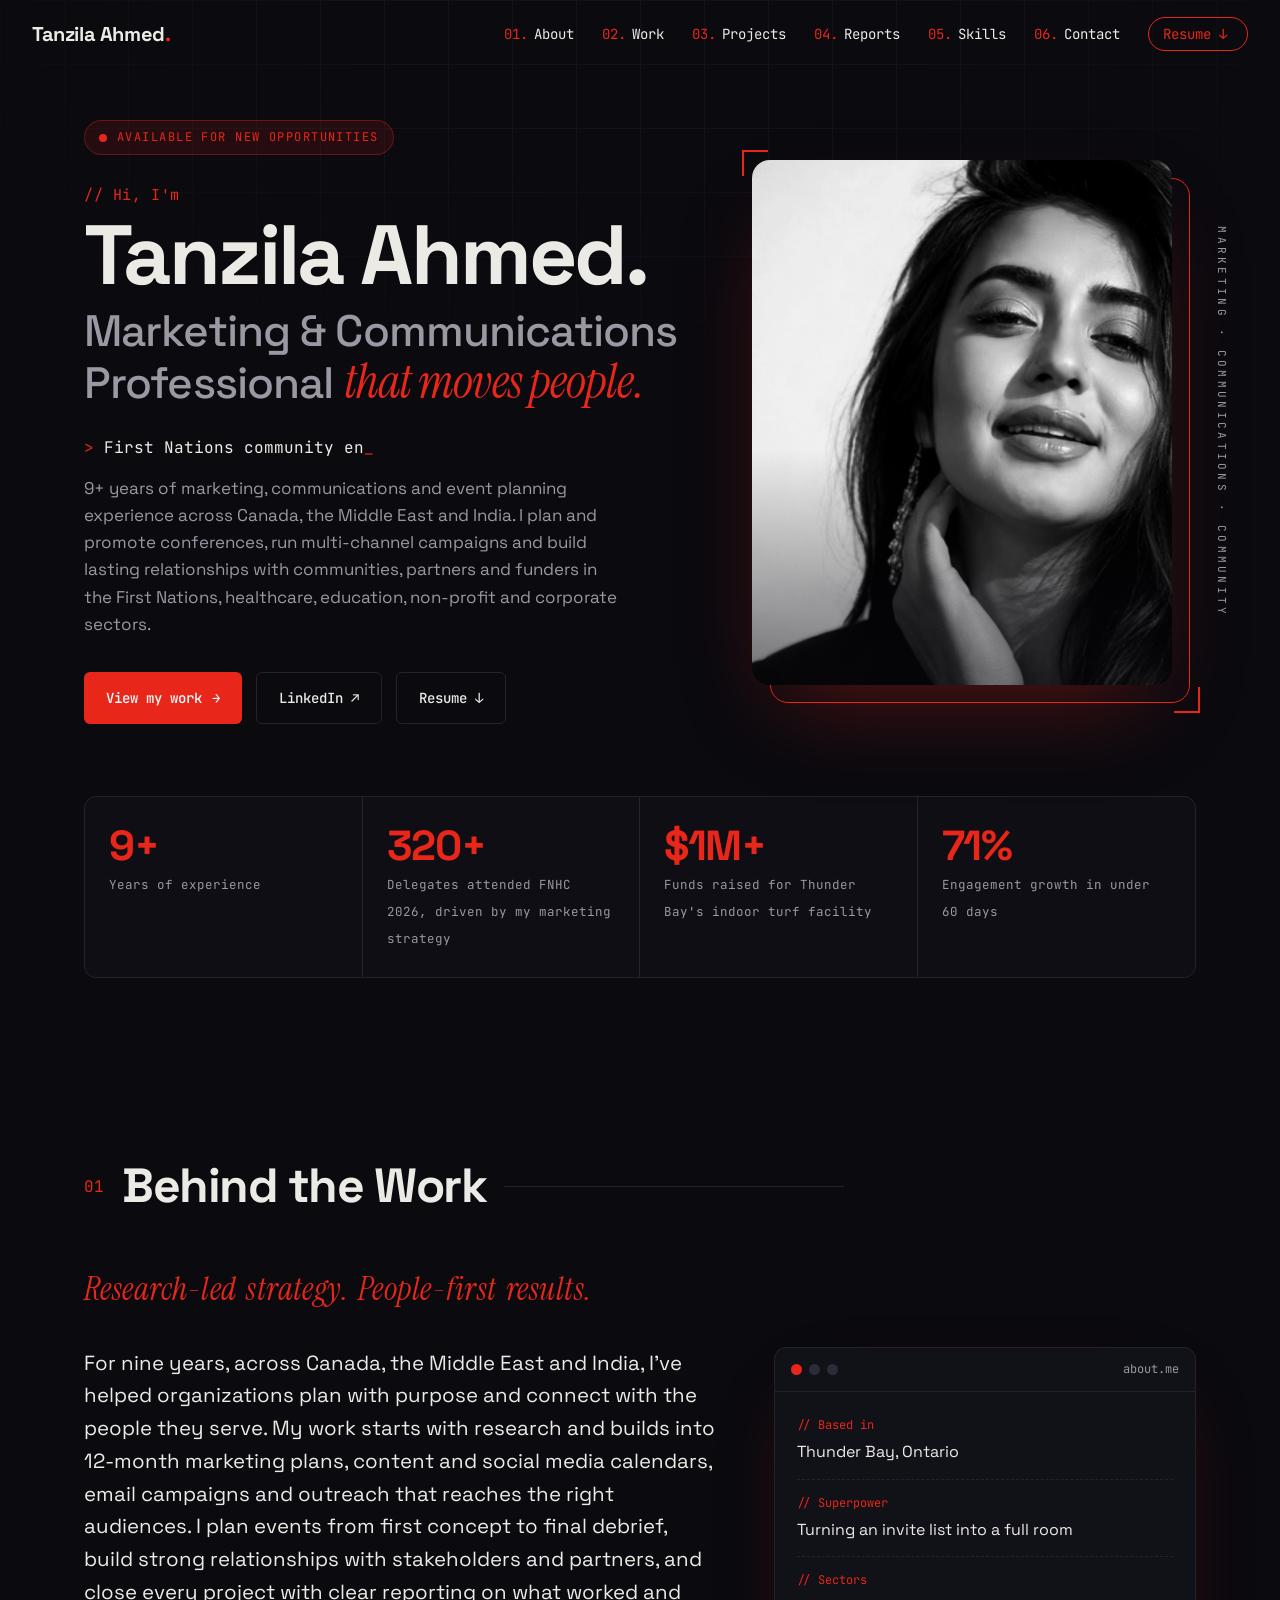
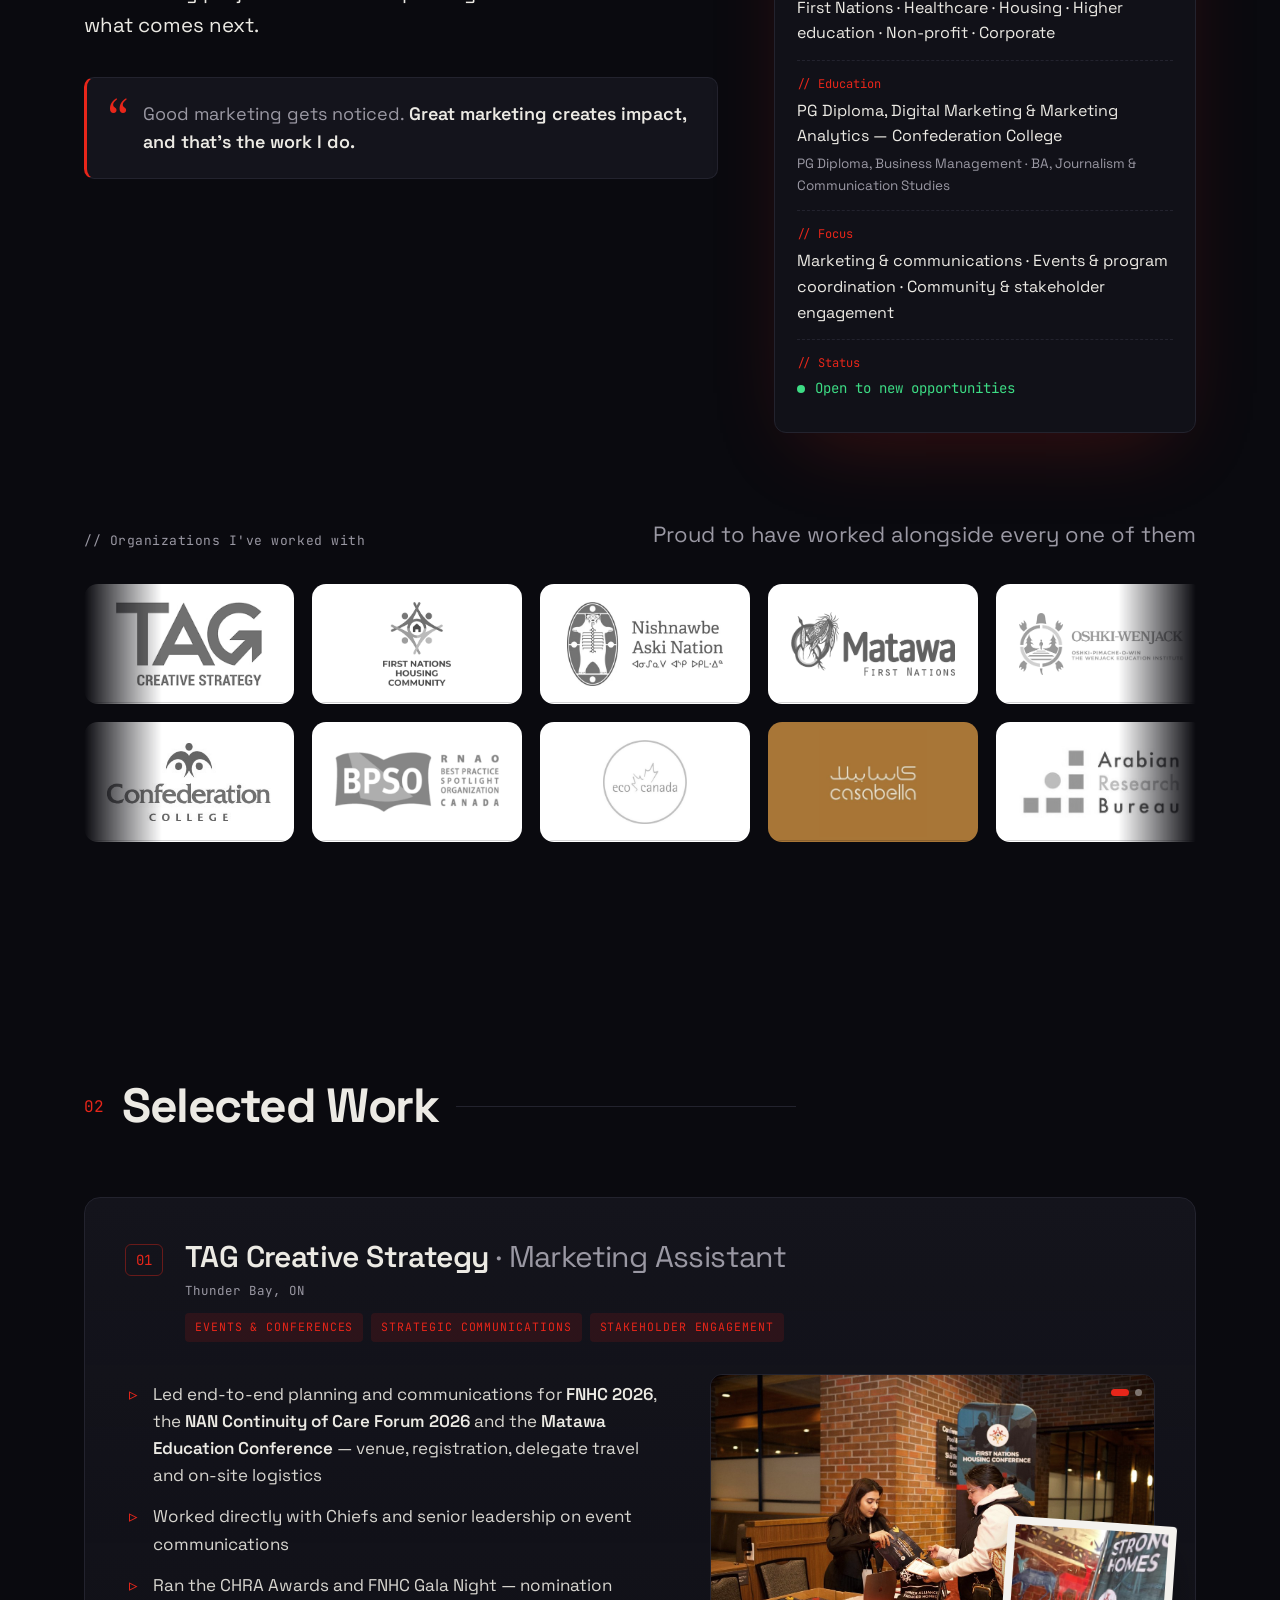
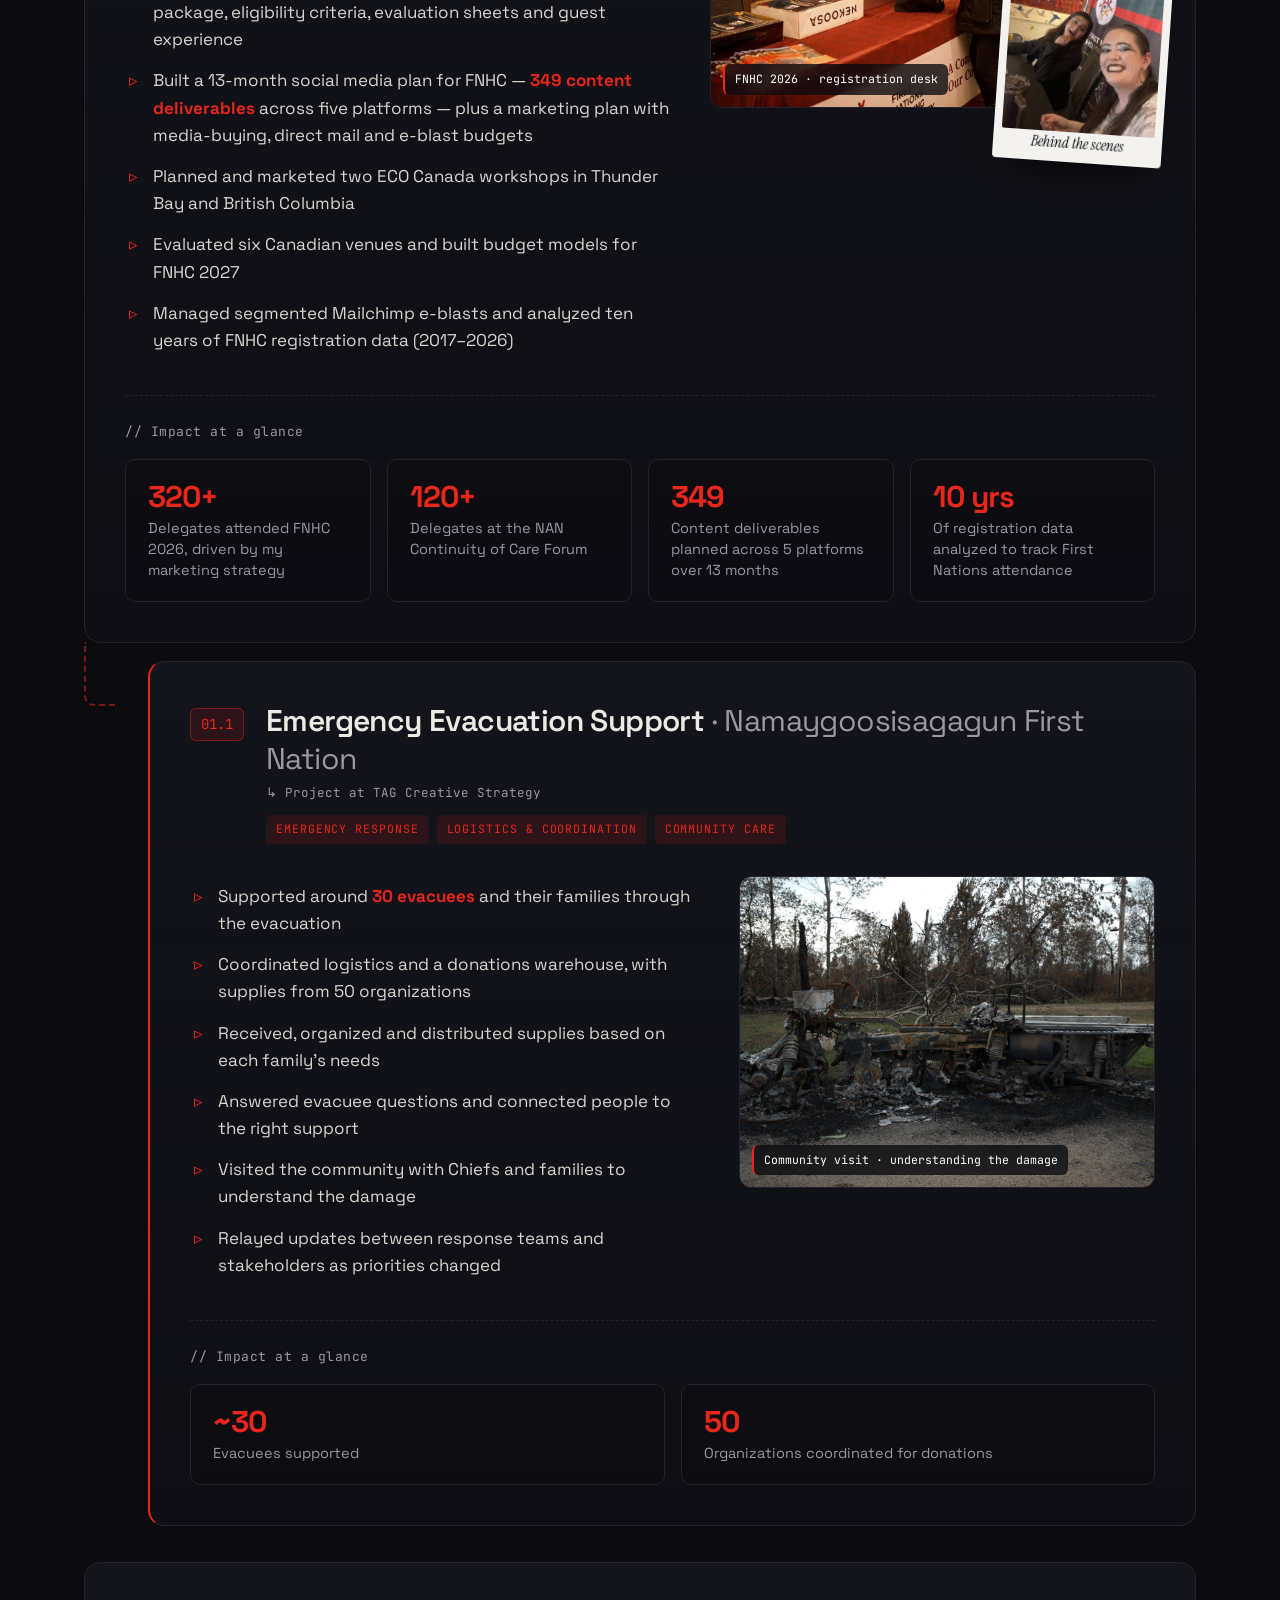
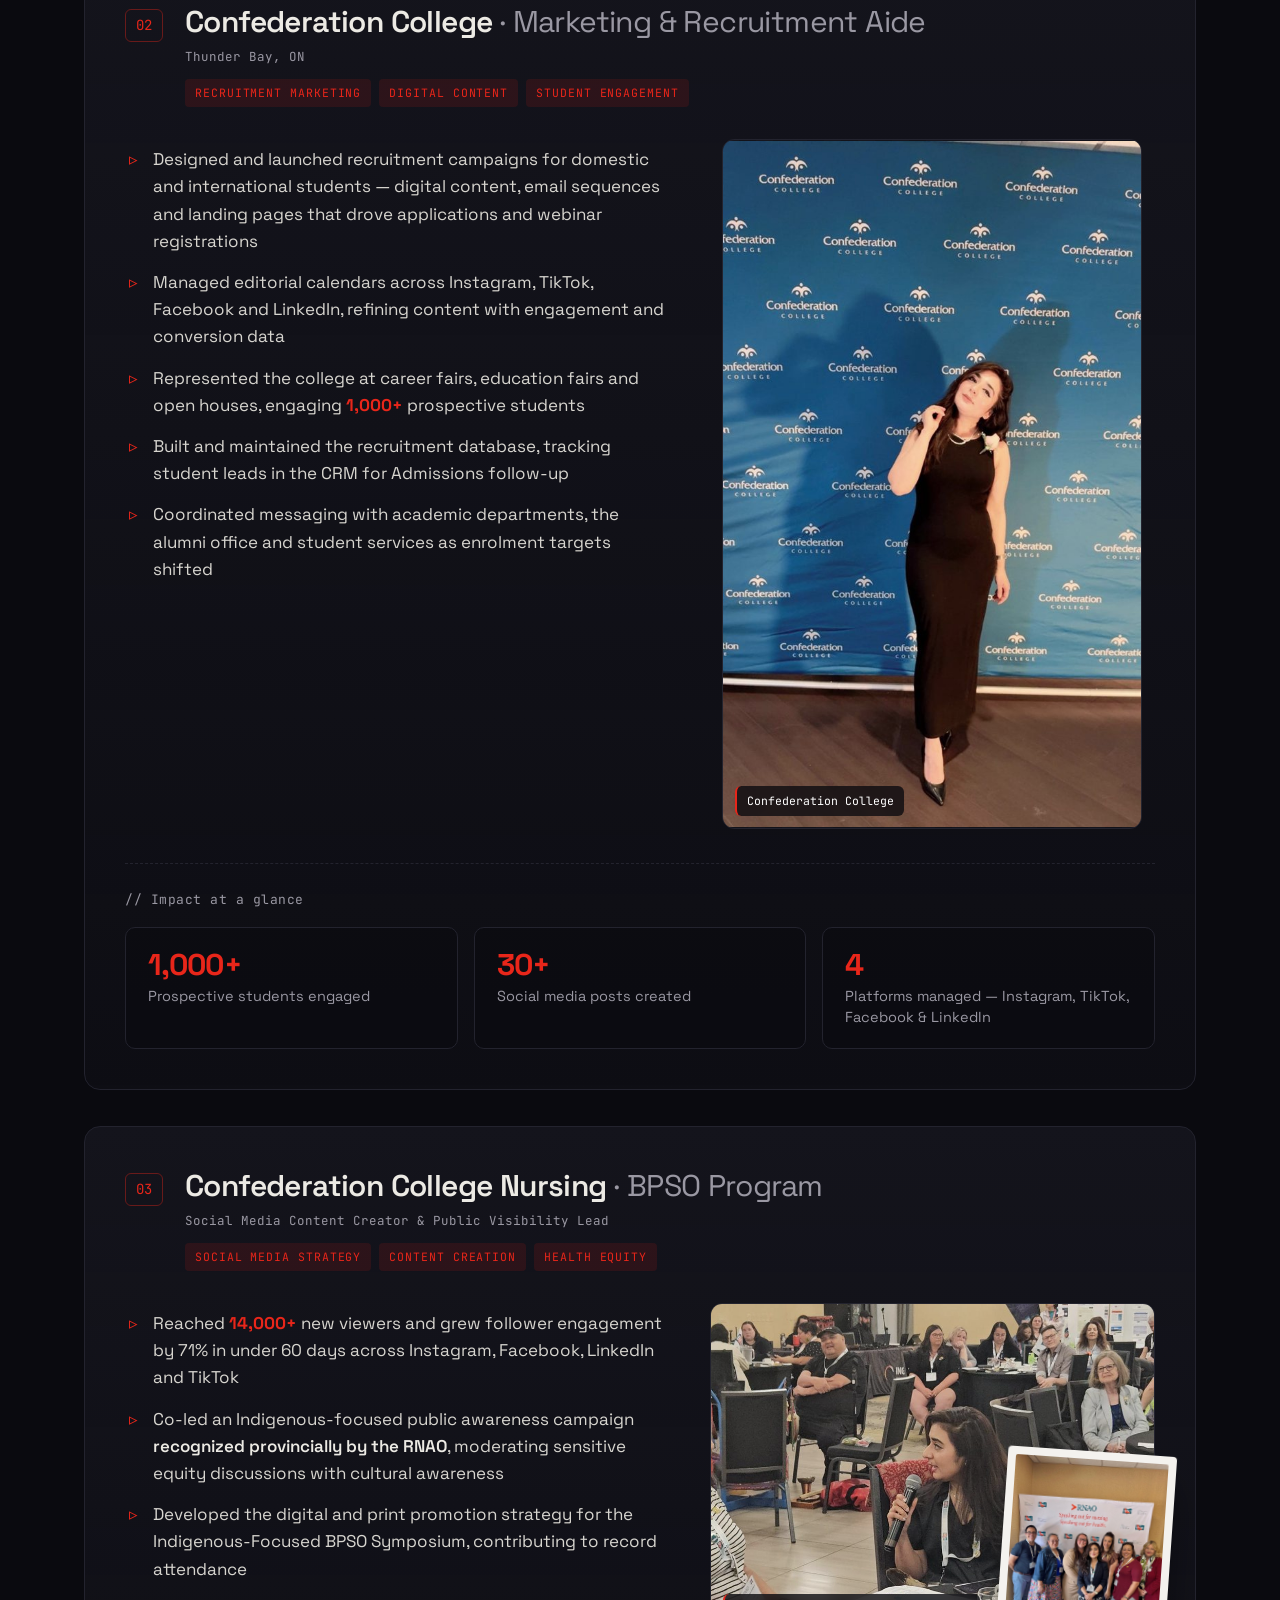
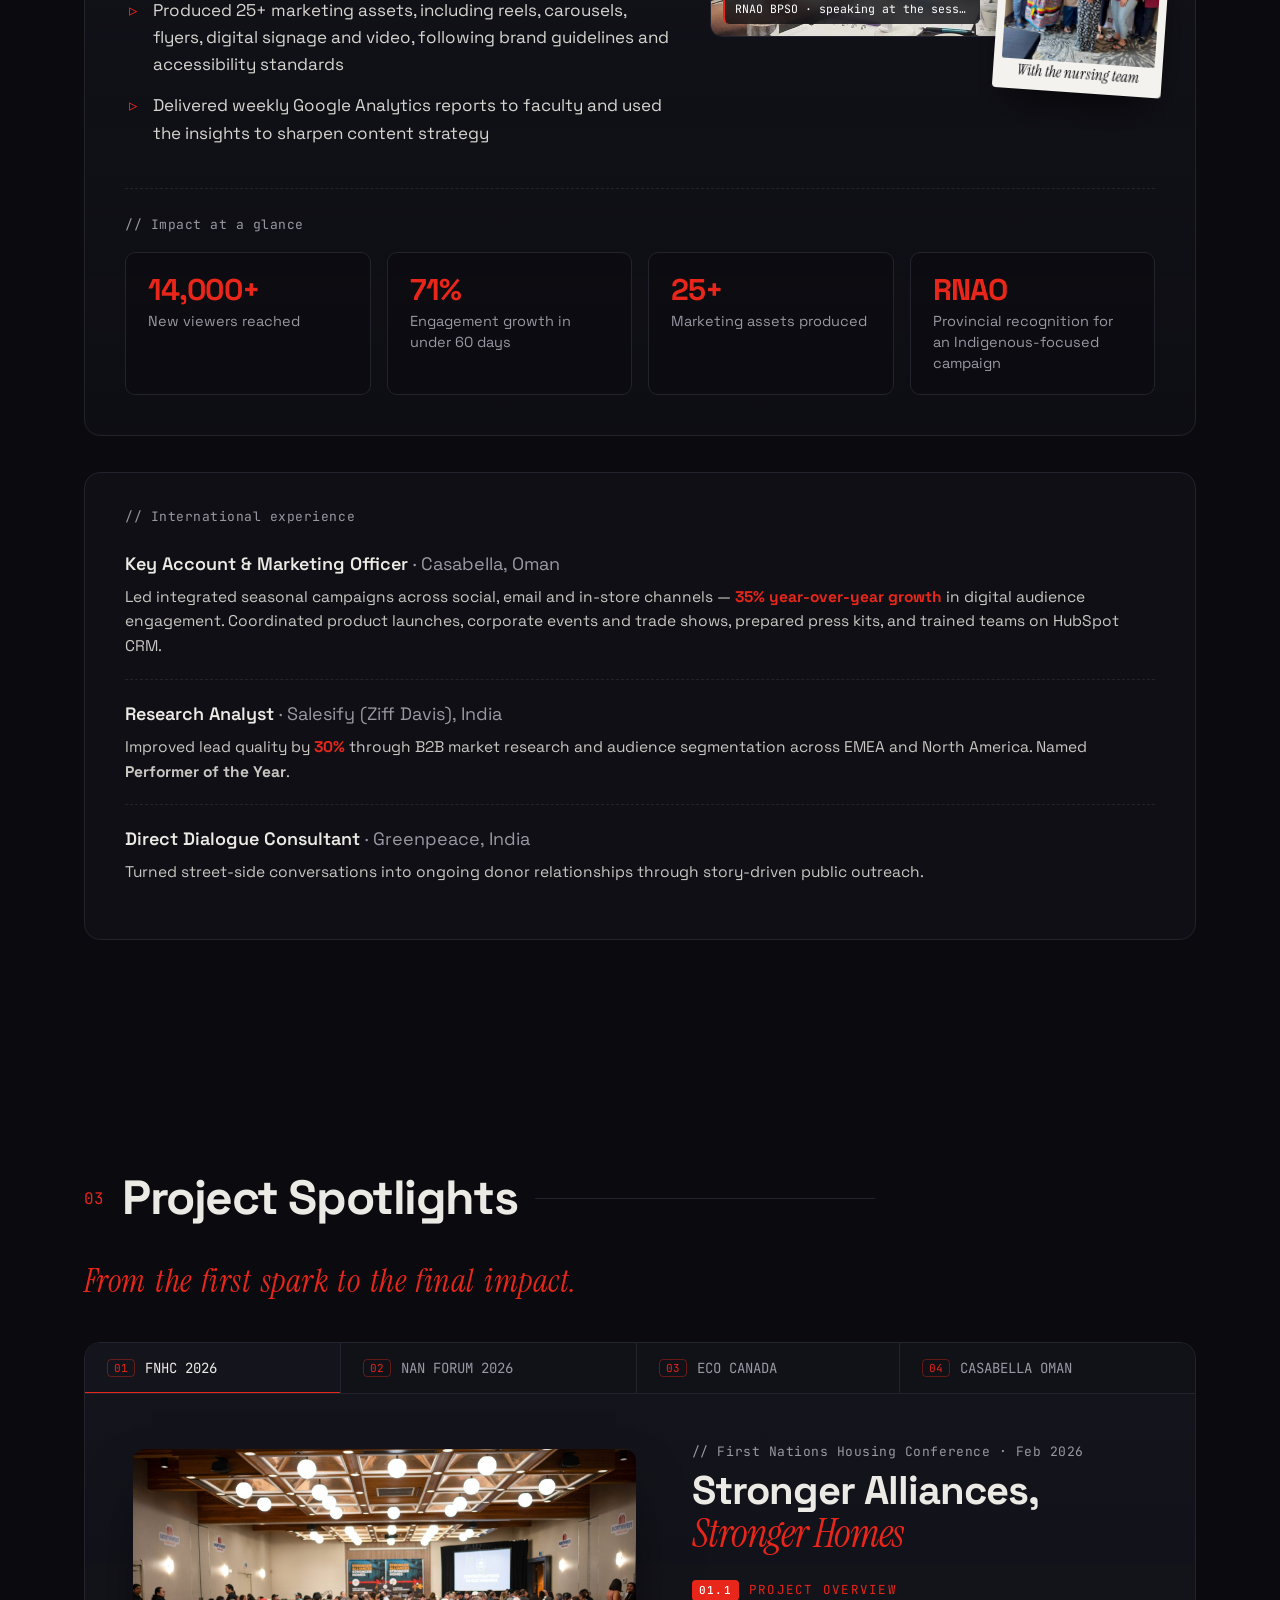
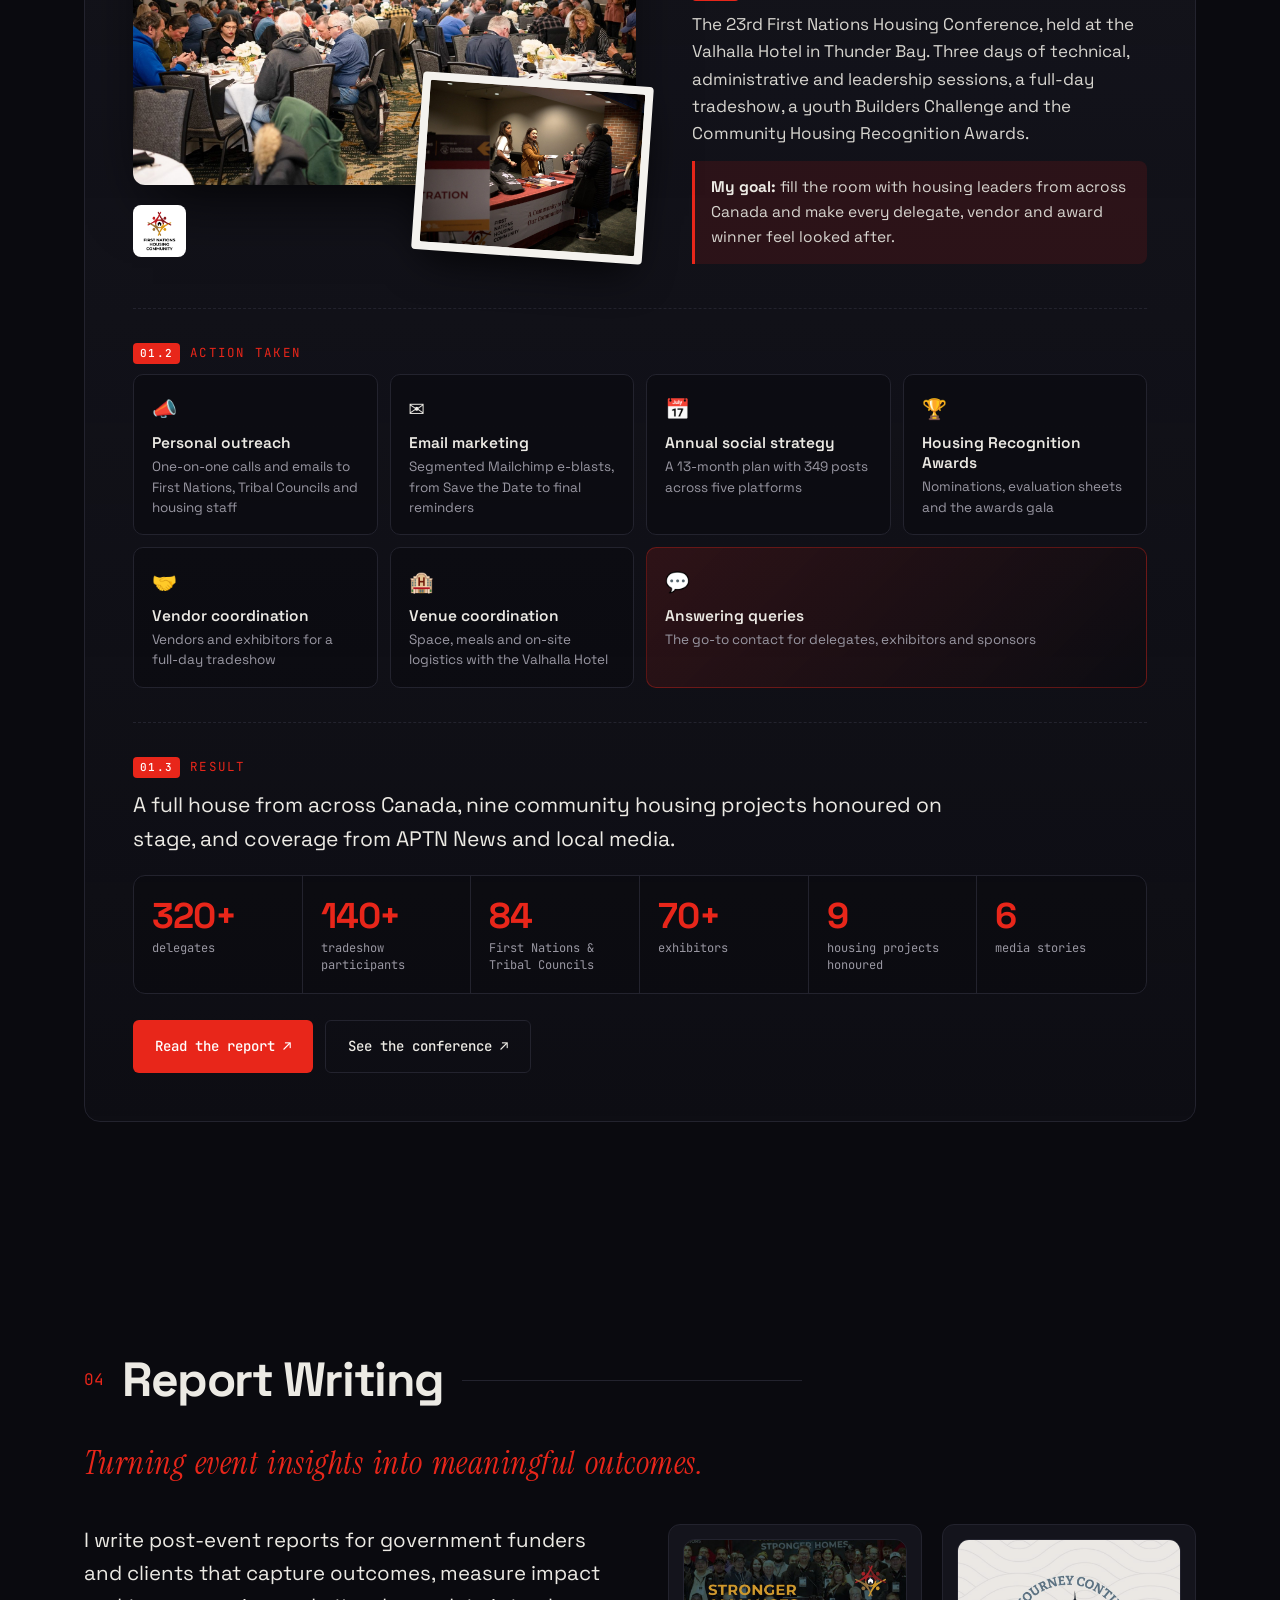
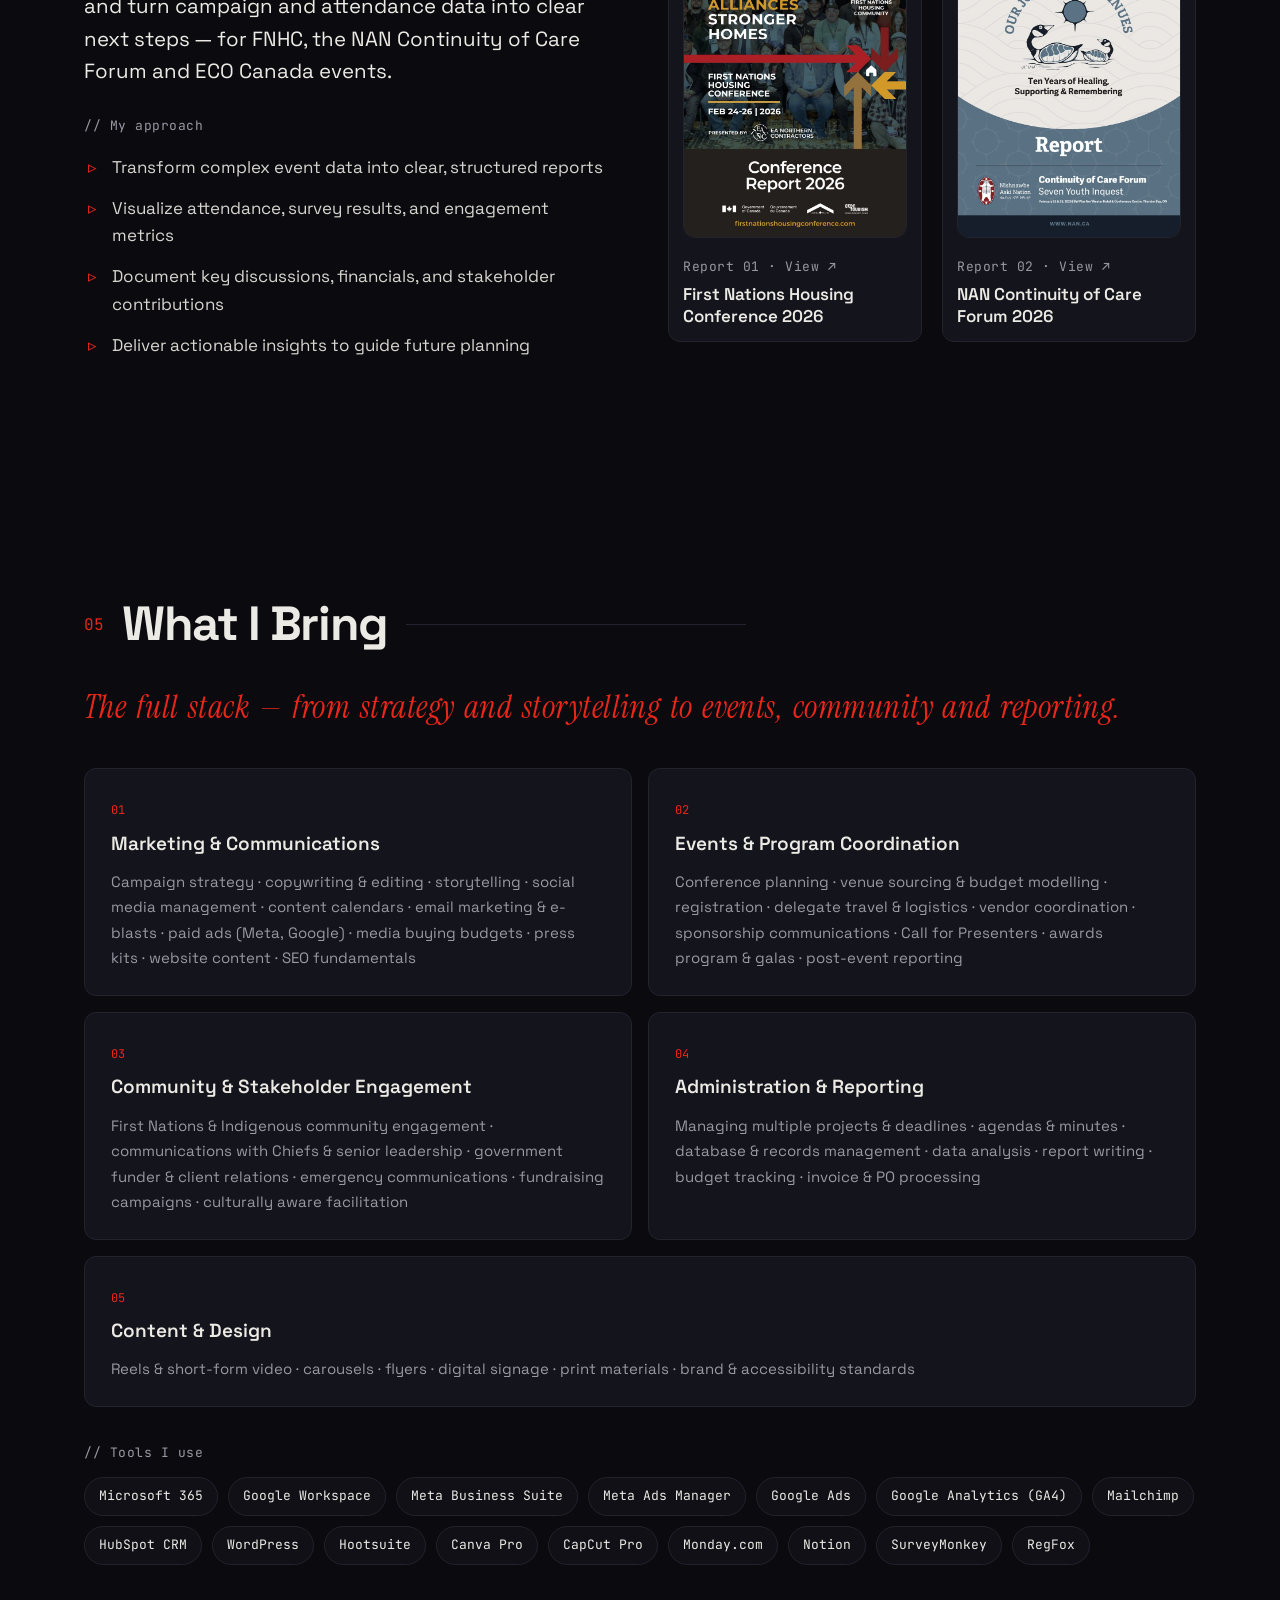
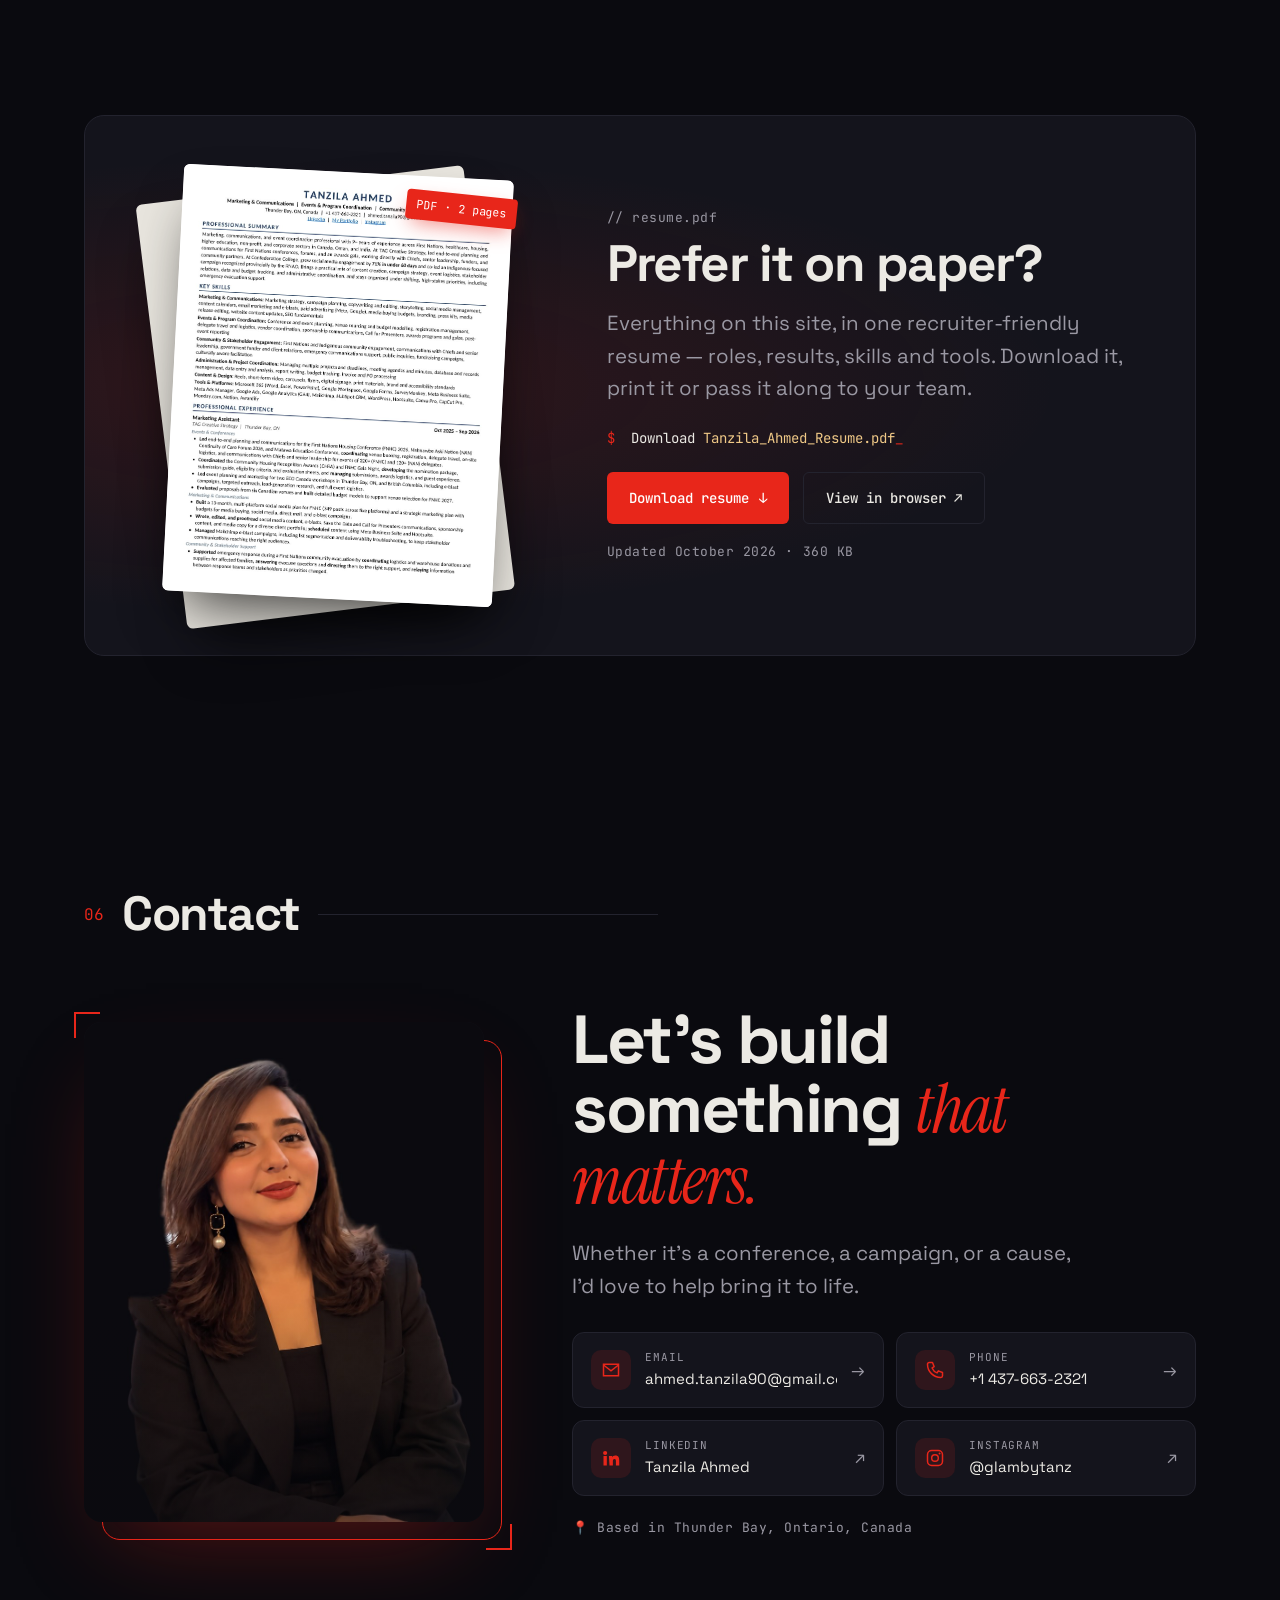
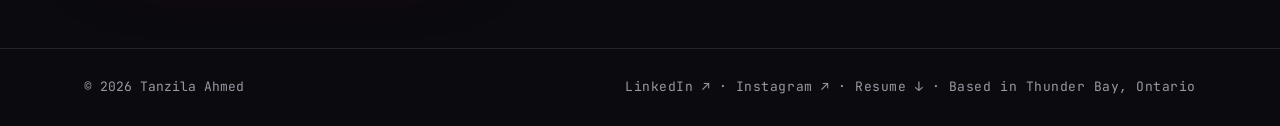
==== commit 03a858d3: "Refresh Behind the Work copy and tagline spacing Co-Authored-By: Claude Opus 5.5 <noreply@anthropic." ====
--- a/index.html
+++ b/index.html
@@ -86,13 +86,13 @@
         <h2>Behind the Work</h2>
         <span class="sec-line"></span>
       </div>
-      <p class="tagline reveal">A little strategy. A lot of storytelling. A steady focus on making things happen.</p>
+      <p class="tagline reveal">Research-led strategy. People-first results.</p>
       <div class="about-grid">
         <div class="about-text reveal">
-          <p class="lead">I work where strategy meets people. Across marketing, communications and events, I turn a clear idea into a campaign audiences remember, and a guest list into a room filled with the right voices. I build partnerships, shape content and manage the details that make a plan succeed, adapting quickly when circumstances change. What drives me most is the people: <em>the communities, partners and colleagues whose stories deserve to be told well.</em></p>
+          <p class="lead">For nine years, across Canada, the Middle East and India, I've helped organizations plan with purpose and connect with the people they serve. My work starts with research and builds into 12-month marketing plans, content and social media calendars, email campaigns and outreach that reaches the right audiences. I plan events from first concept to final debrief, build strong relationships with stakeholders and partners, and close every project with clear reporting on what worked and what comes next.</p>
           <div class="callout">
             <span class="callout-num">“</span>
-            <p>Good marketing gets noticed. <strong>Great marketing earns trust and brings communities together.</strong> I aim for both.</p>
+            <p>Good marketing gets noticed. <strong>Great marketing creates impact, and that's the work I do.</strong></p>
           </div>
         </div>
         <div class="terminal facts reveal">
--- a/assets/style.css
+++ b/assets/style.css
@@ -95,7 +95,7 @@
 .section-head h2{font-size:clamp(32px,4.2vw,48px);letter-spacing:-.03em;font-weight:700;white-space:nowrap}
 .sec-line{flex:1;height:1px;background:var(--line);max-width:340px}
 .lead{font-size:clamp(18px,1.6vw,21px);line-height:1.6;color:var(--text)}
-.tagline{font-family:var(--serif);font-style:italic;font-size:clamp(22px,2.4vw,30px);color:var(--accent);margin:-28px 0 40px}
+.tagline{font-family:var(--serif);font-style:italic;font-size:clamp(24px,2.6vw,32px);line-height:1.3;letter-spacing:.015em;word-spacing:.12em;color:var(--accent);margin:-28px 0 40px}
 
 /* PHOTO placeholders */
 .photo{position:relative;border-radius:12px;overflow:hidden;background:
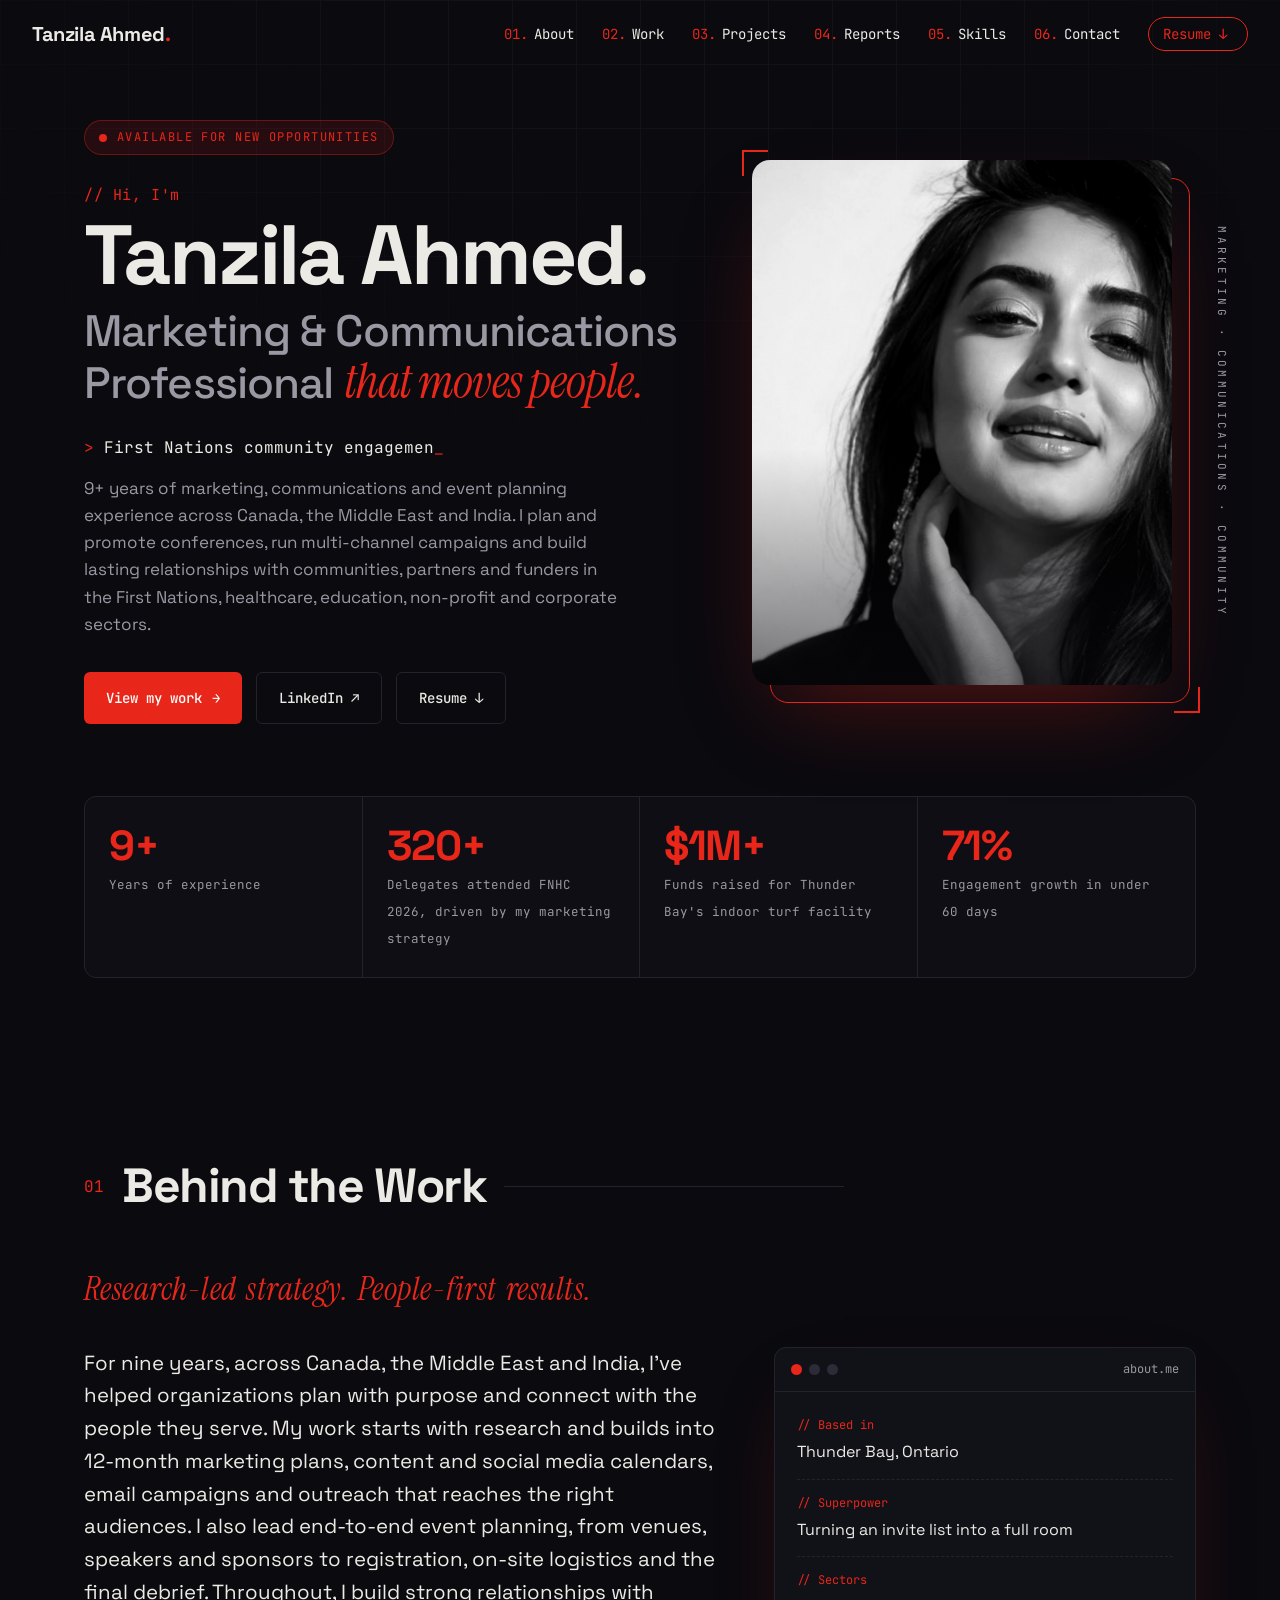
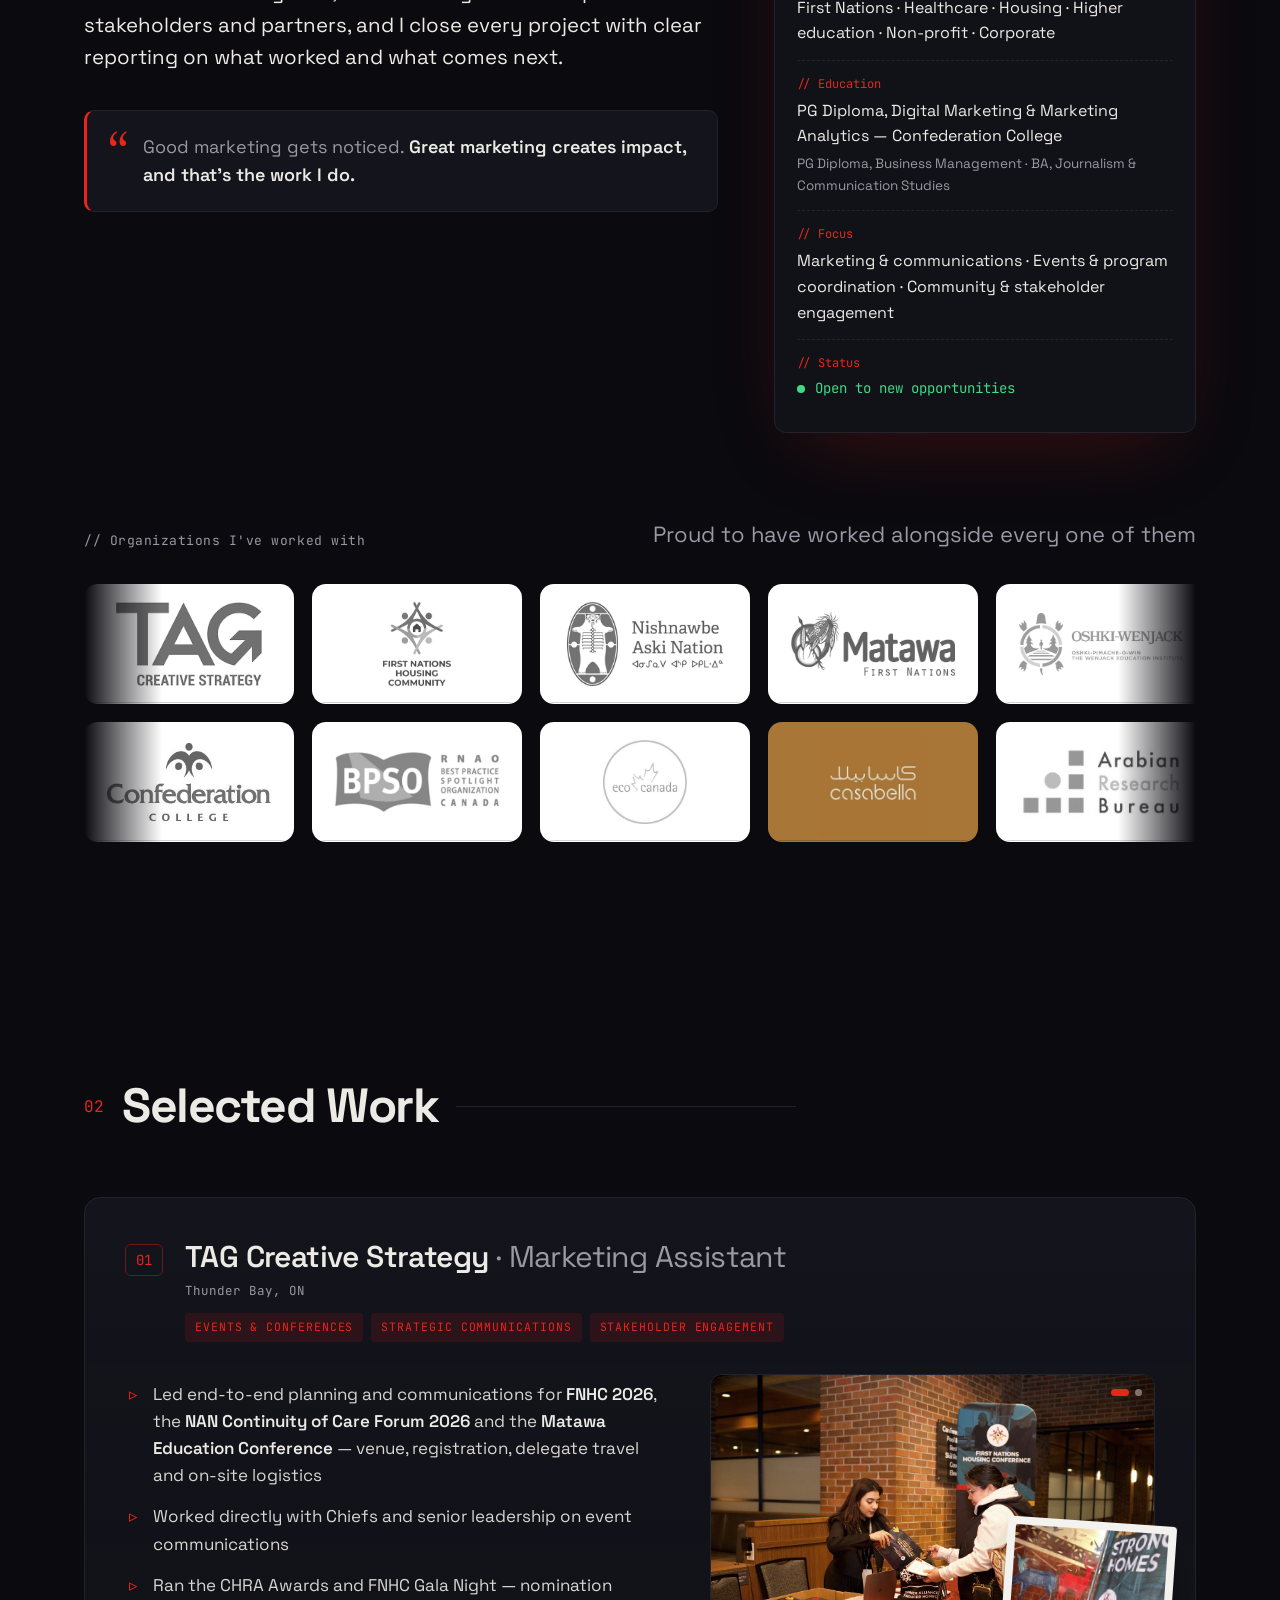
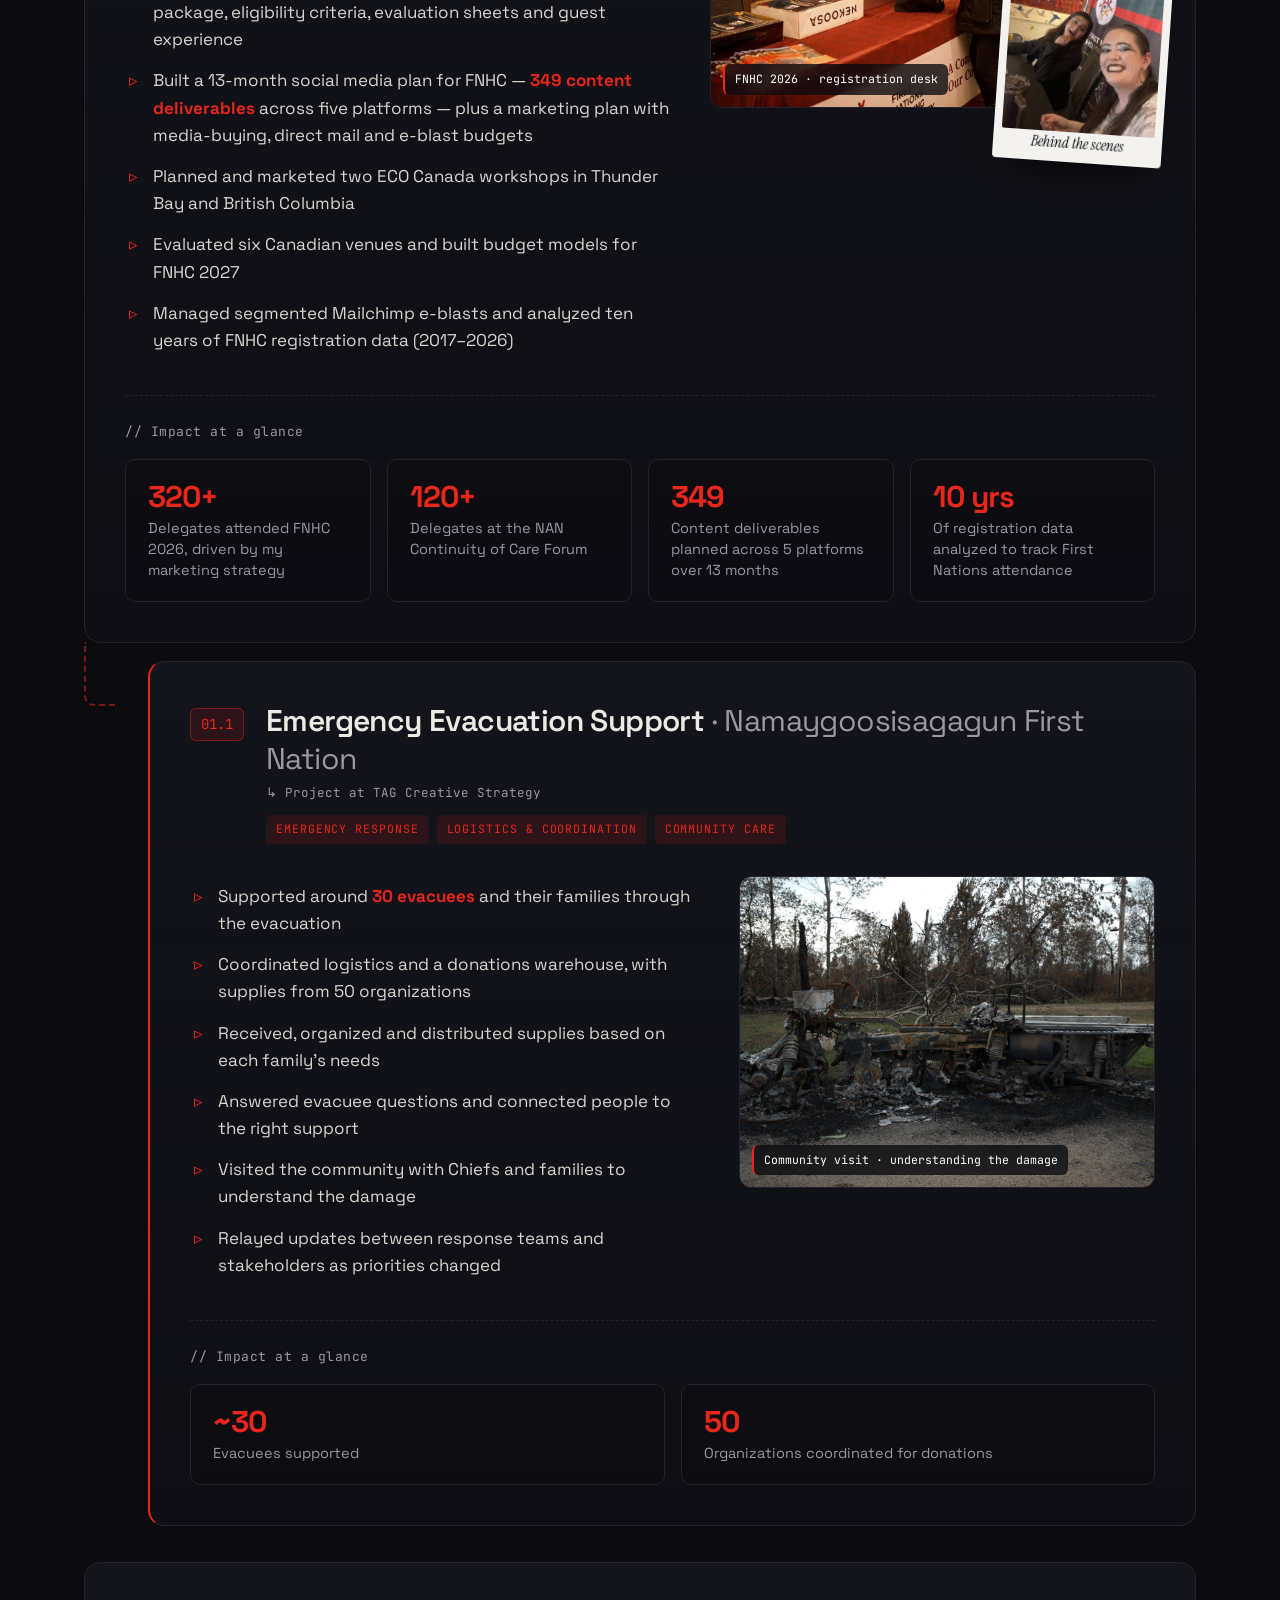
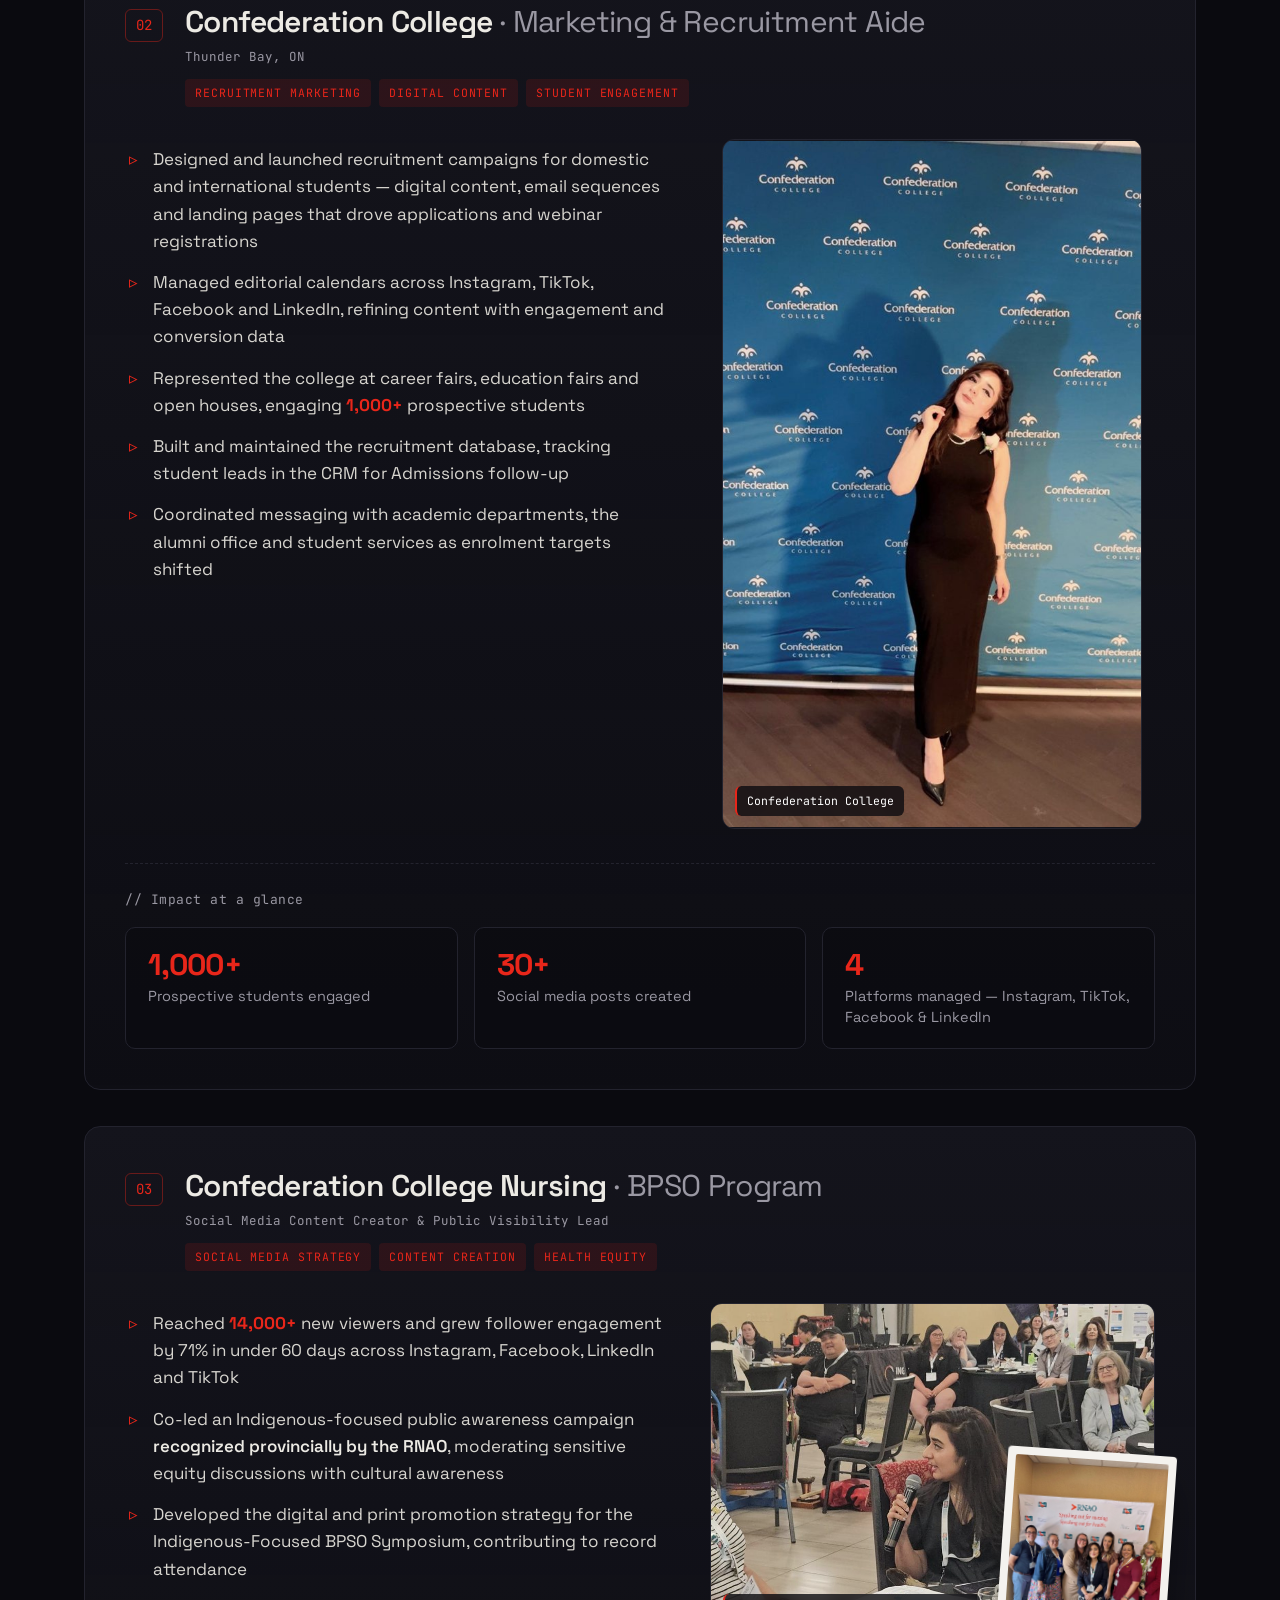
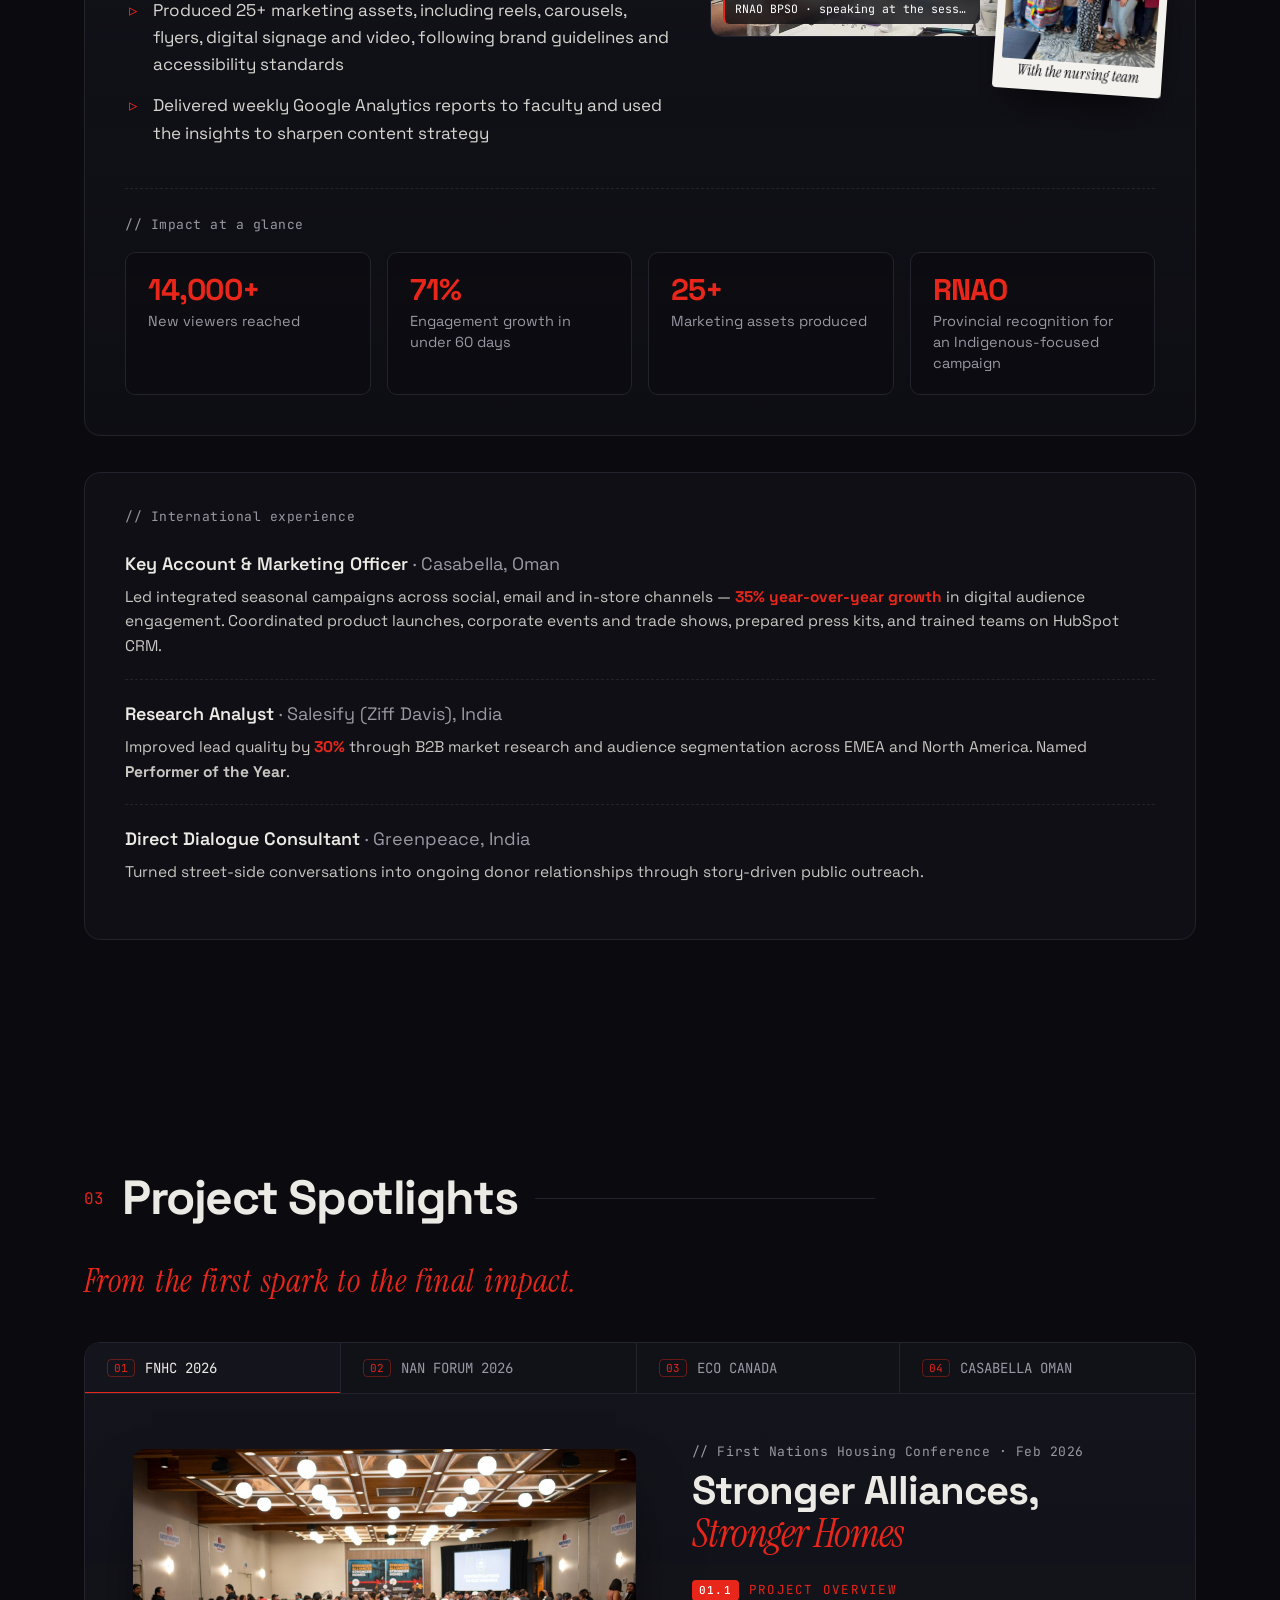
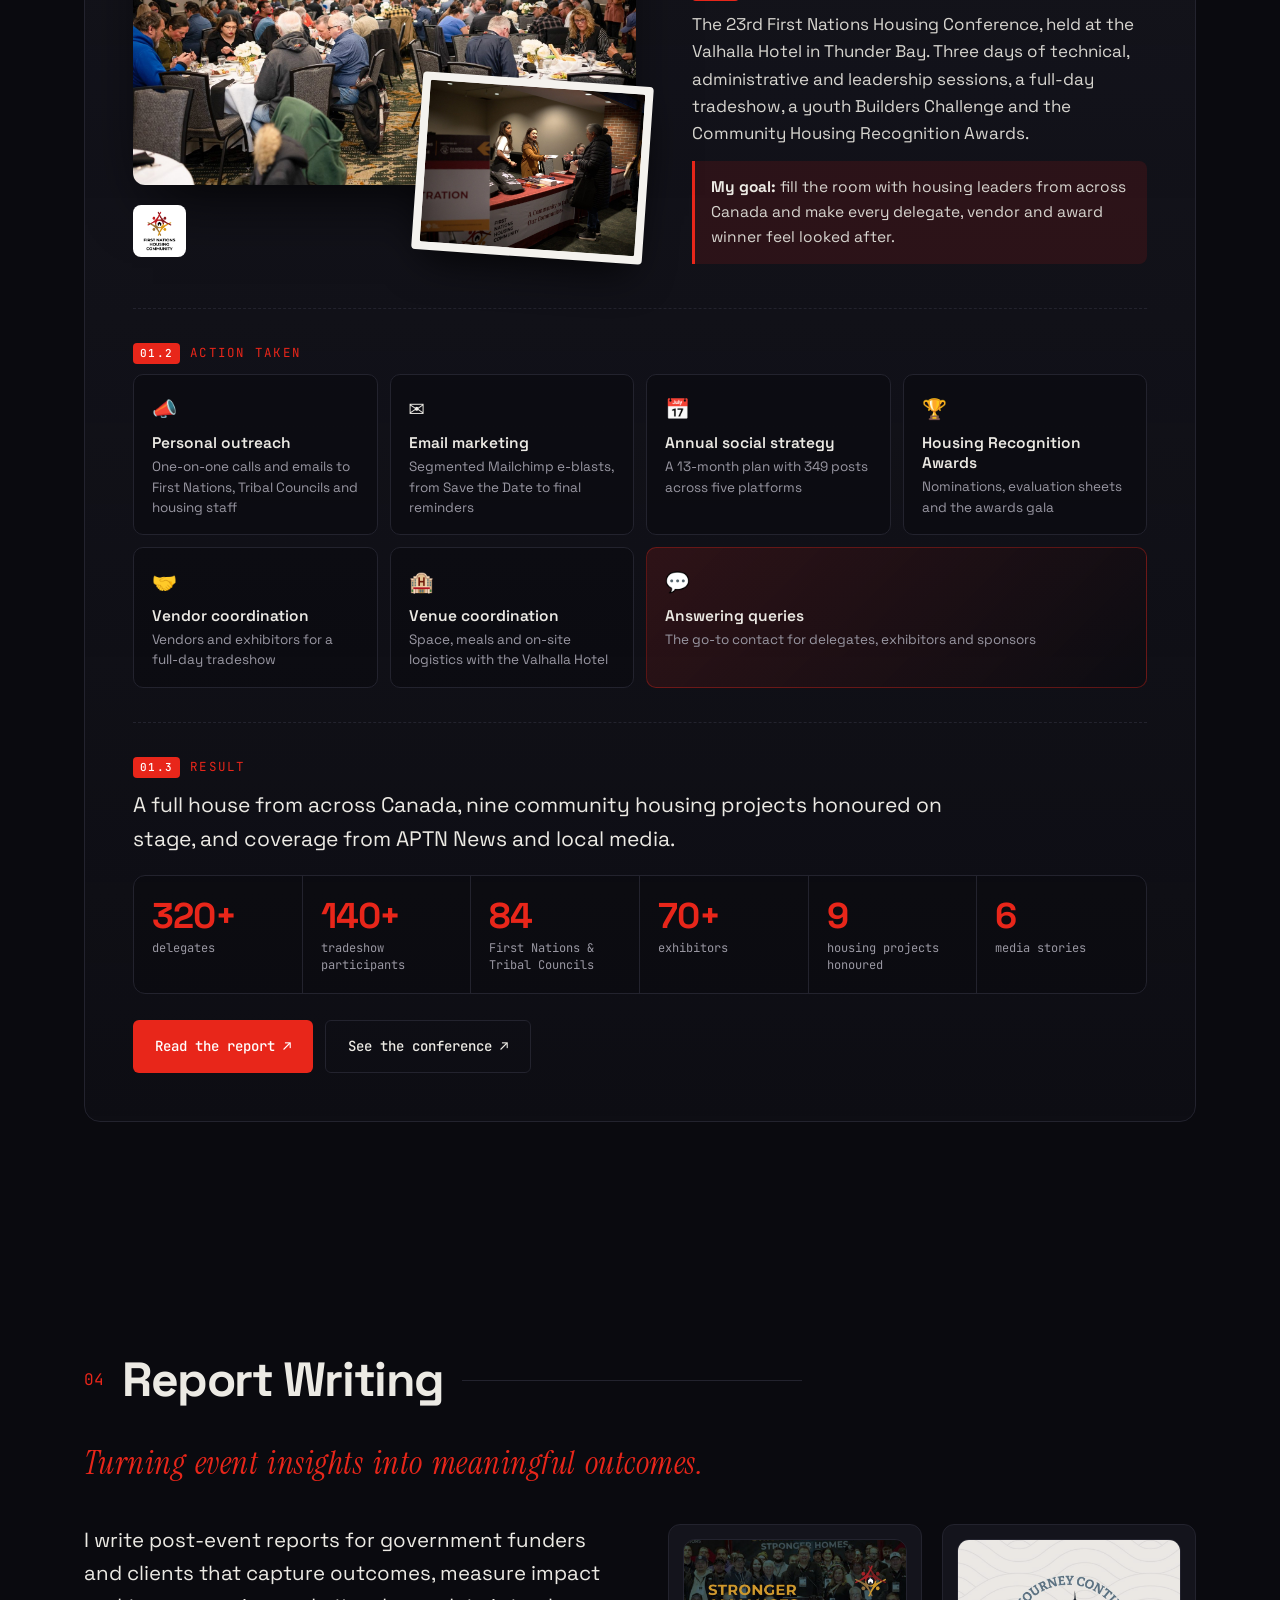
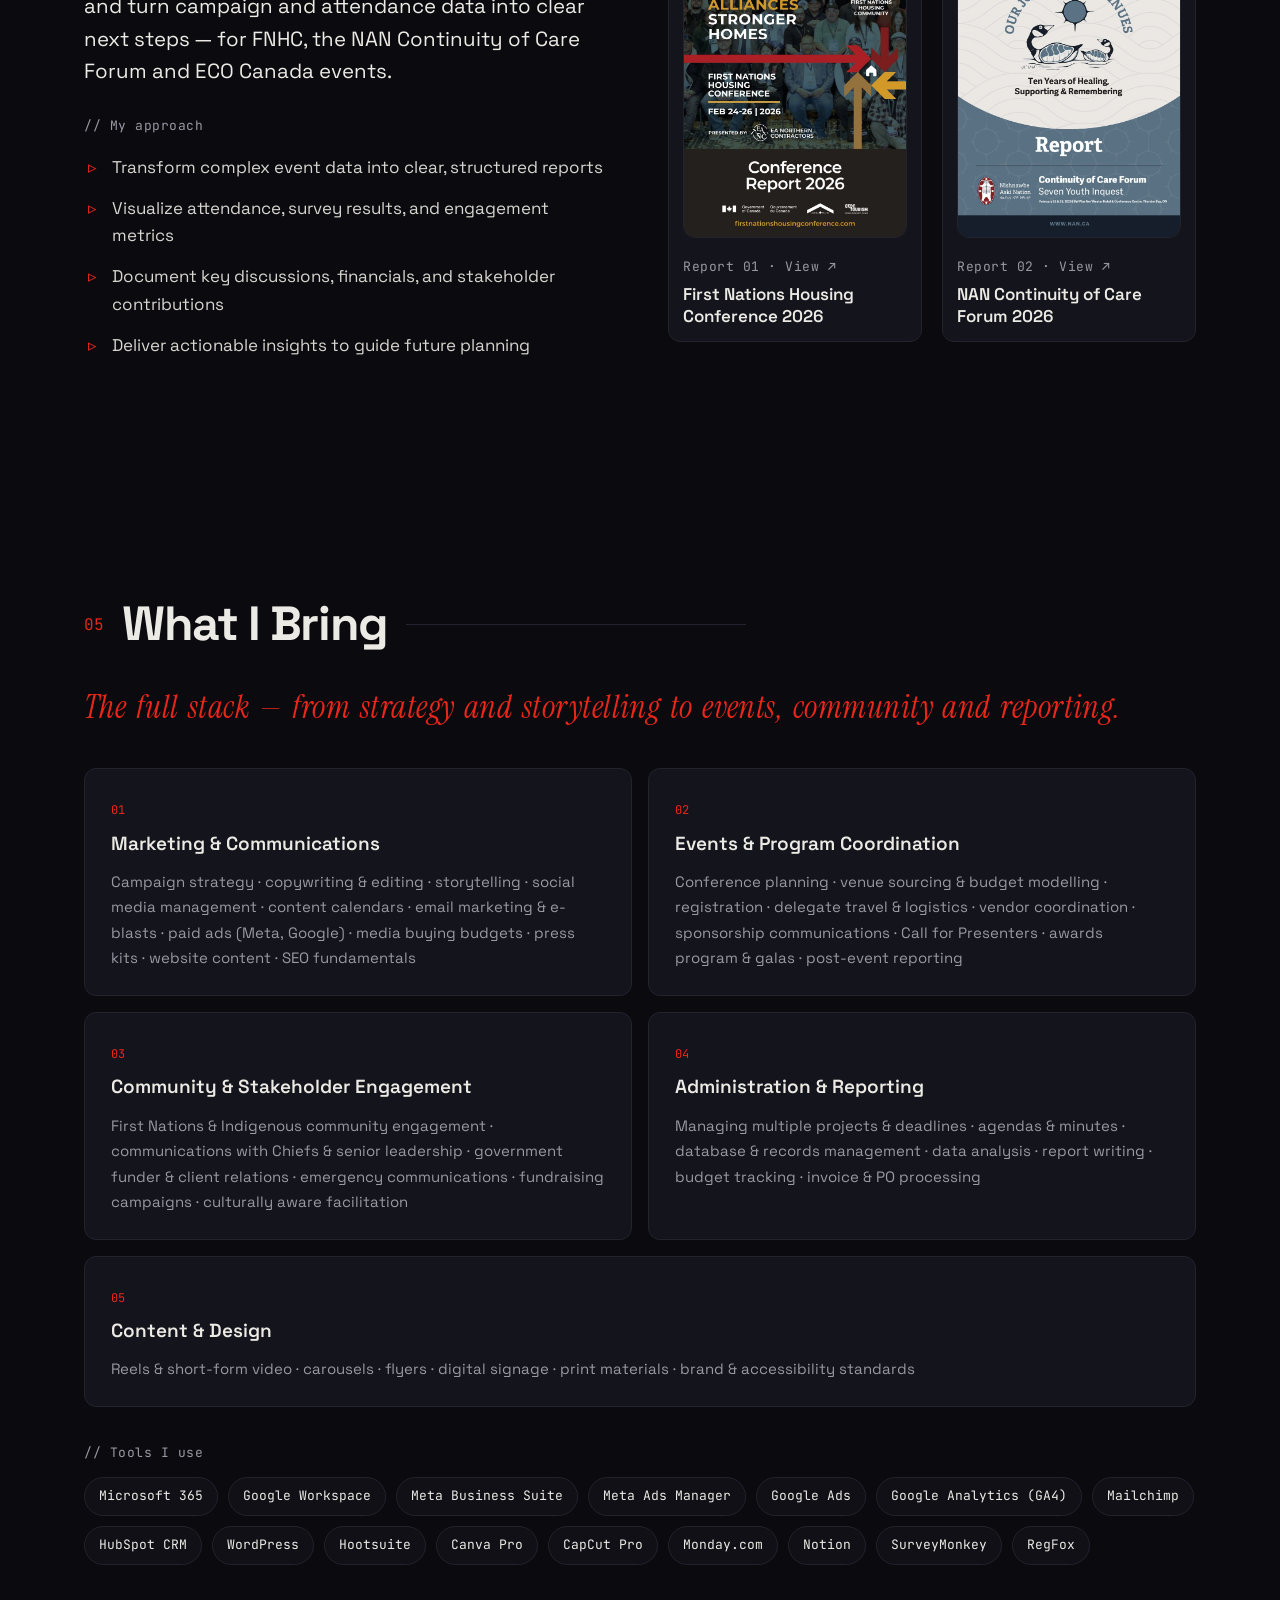
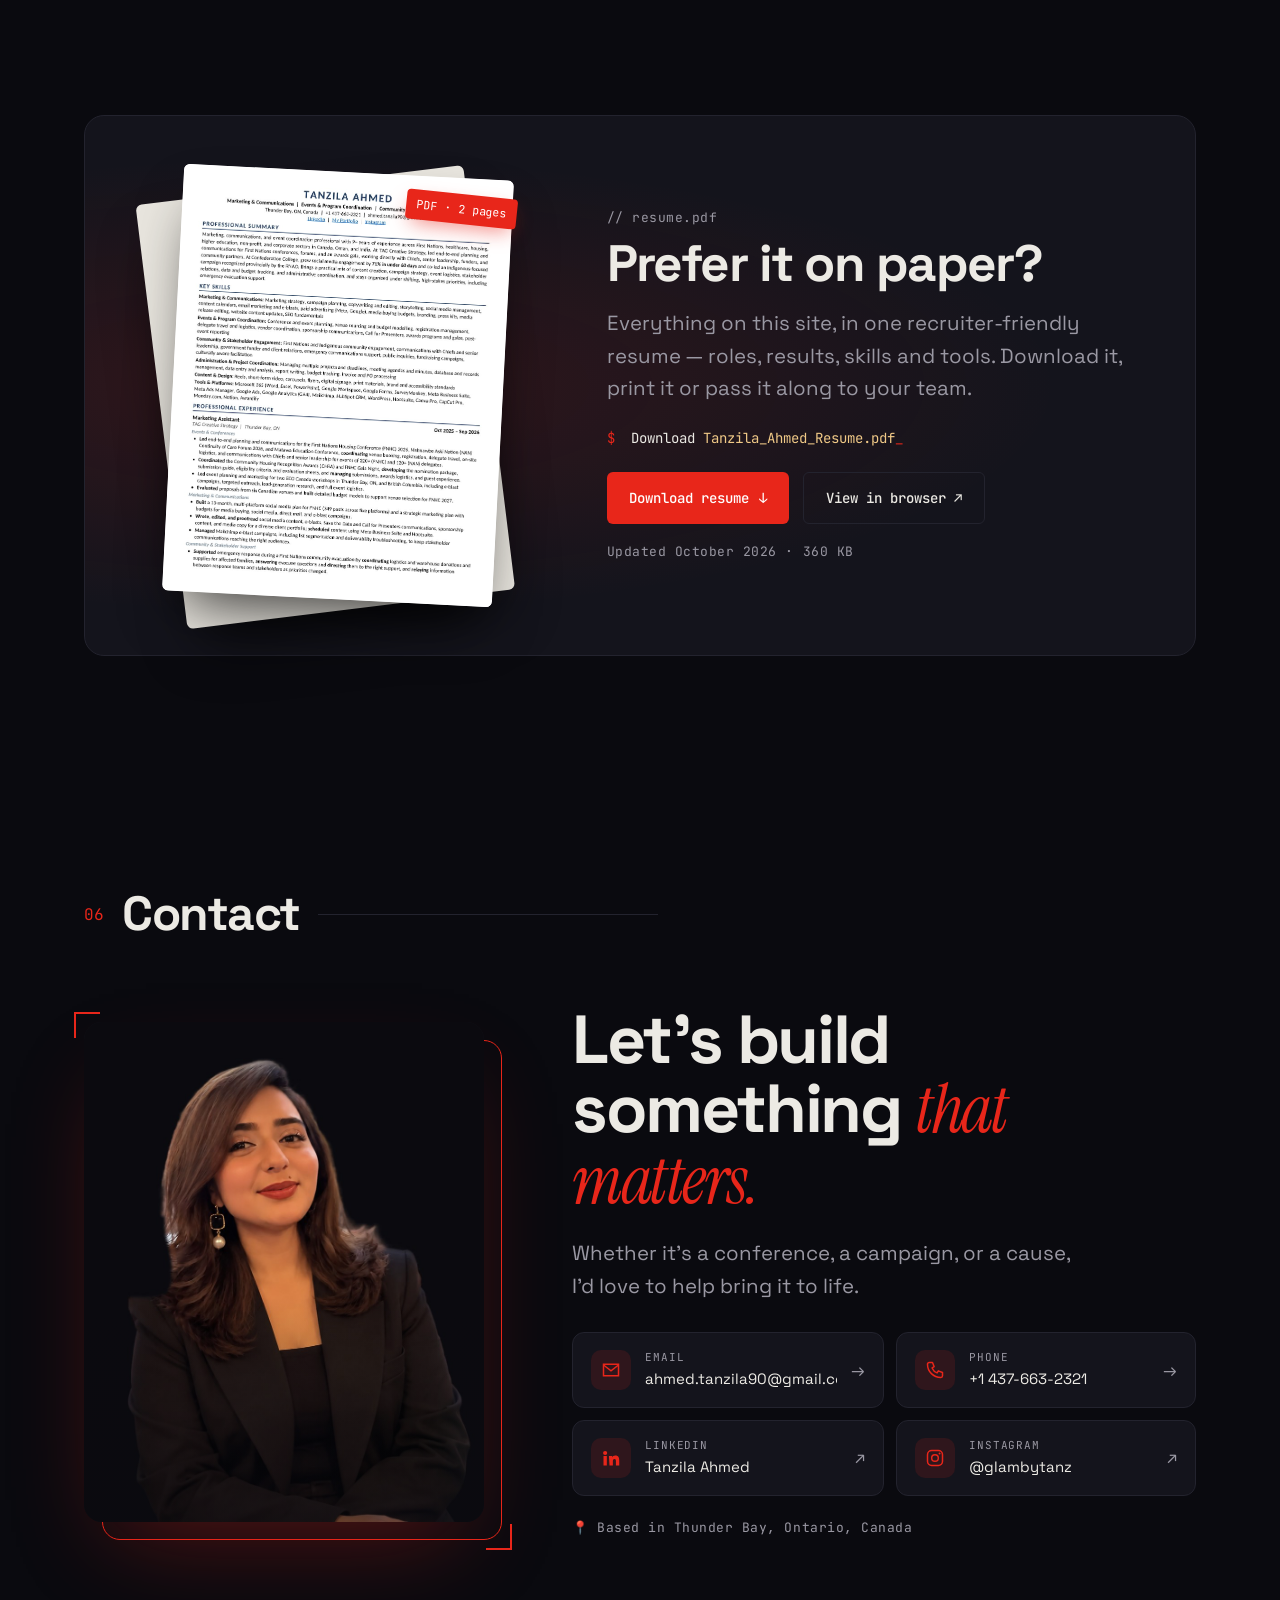
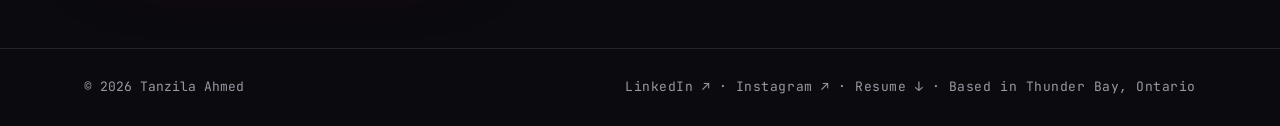
==== commit 26556094: "Expand event planning line in Behind the Work Co-Authored-By: Claude Opus 5.5 <noreply@anthropic.com" ====
--- a/index.html
+++ b/index.html
@@ -89,7 +89,7 @@
       <p class="tagline reveal">Research-led strategy. People-first results.</p>
       <div class="about-grid">
         <div class="about-text reveal">
-          <p class="lead">For nine years, across Canada, the Middle East and India, I've helped organizations plan with purpose and connect with the people they serve. My work starts with research and builds into 12-month marketing plans, content and social media calendars, email campaigns and outreach that reaches the right audiences. I plan events from first concept to final debrief, build strong relationships with stakeholders and partners, and close every project with clear reporting on what worked and what comes next.</p>
+          <p class="lead">For nine years, across Canada, the Middle East and India, I've helped organizations plan with purpose and connect with the people they serve. My work starts with research and builds into 12-month marketing plans, content and social media calendars, email campaigns and outreach that reaches the right audiences. I also lead end-to-end event planning, from venues, speakers and sponsors to registration, on-site logistics and the final debrief. Throughout, I build strong relationships with stakeholders and partners, and I close every project with clear reporting on what worked and what comes next.</p>
           <div class="callout">
             <span class="callout-num">“</span>
             <p>Good marketing gets noticed. <strong>Great marketing creates impact, and that's the work I do.</strong></p>
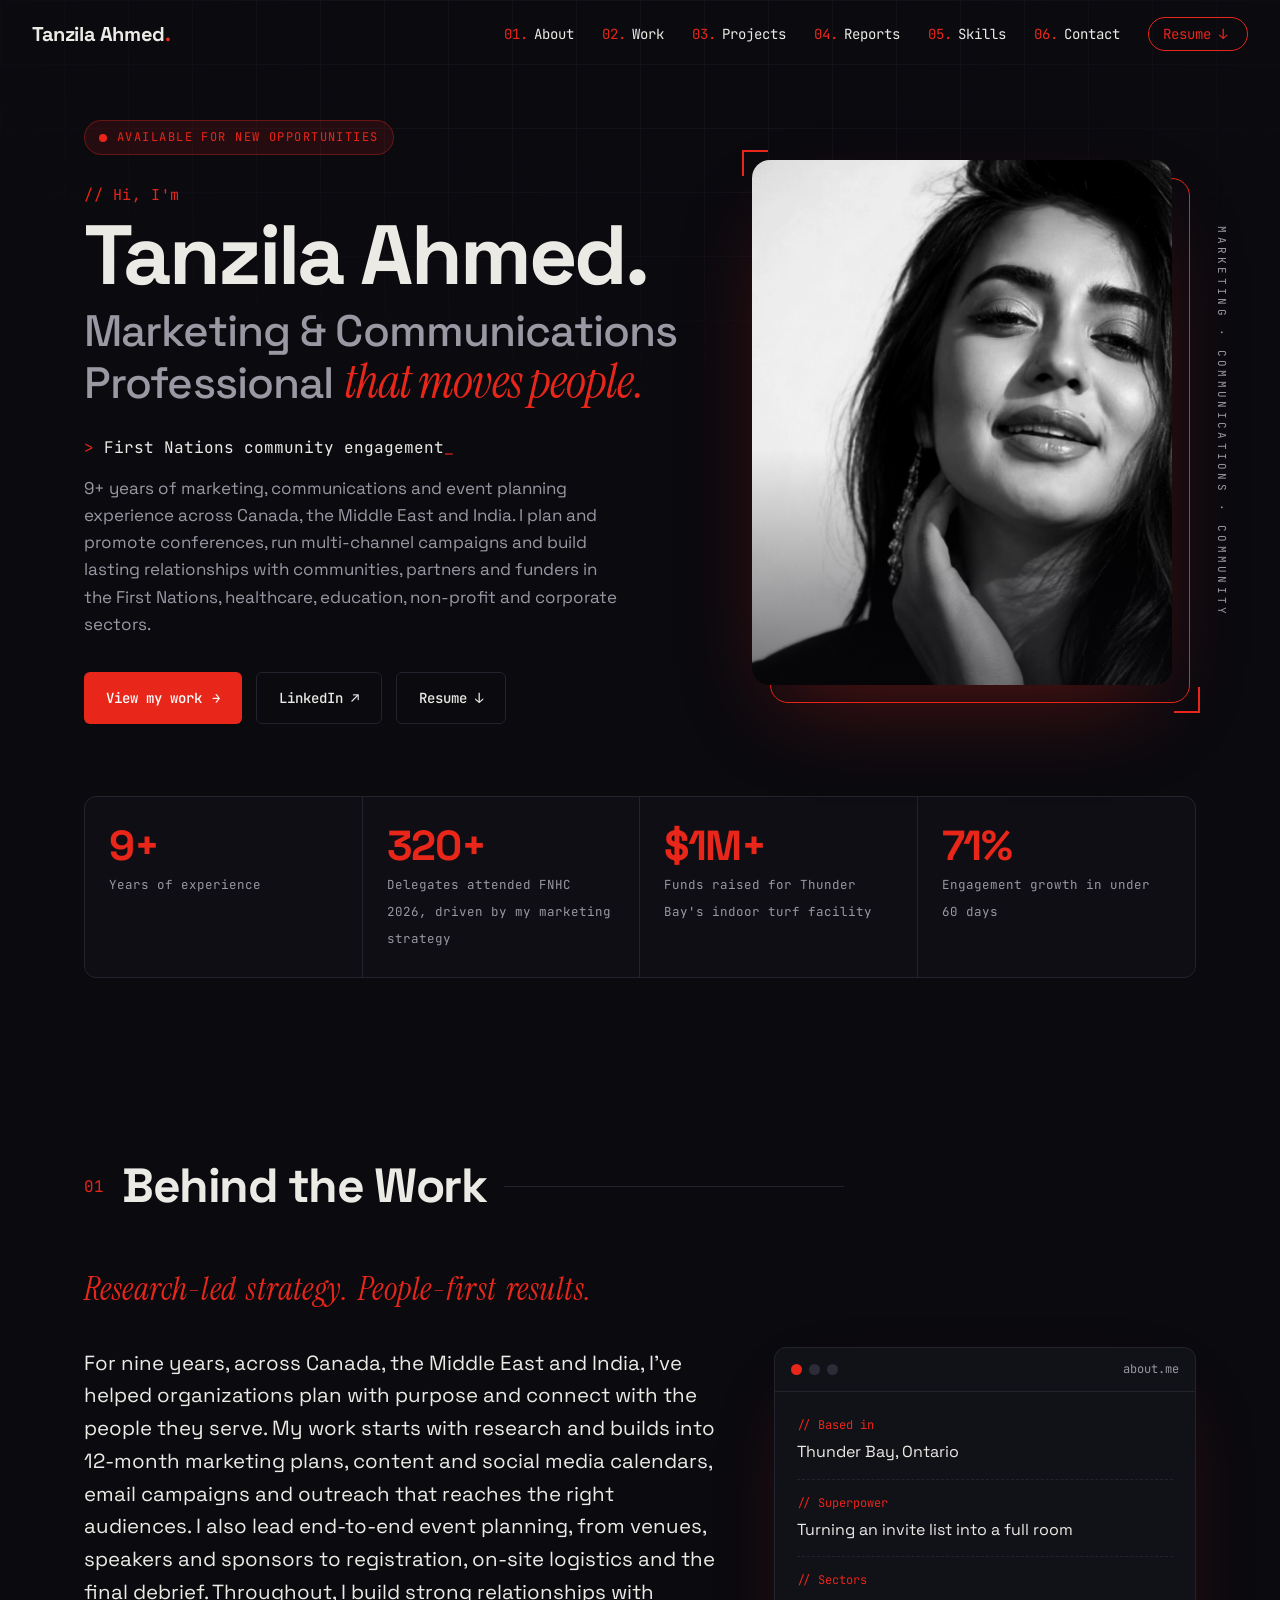
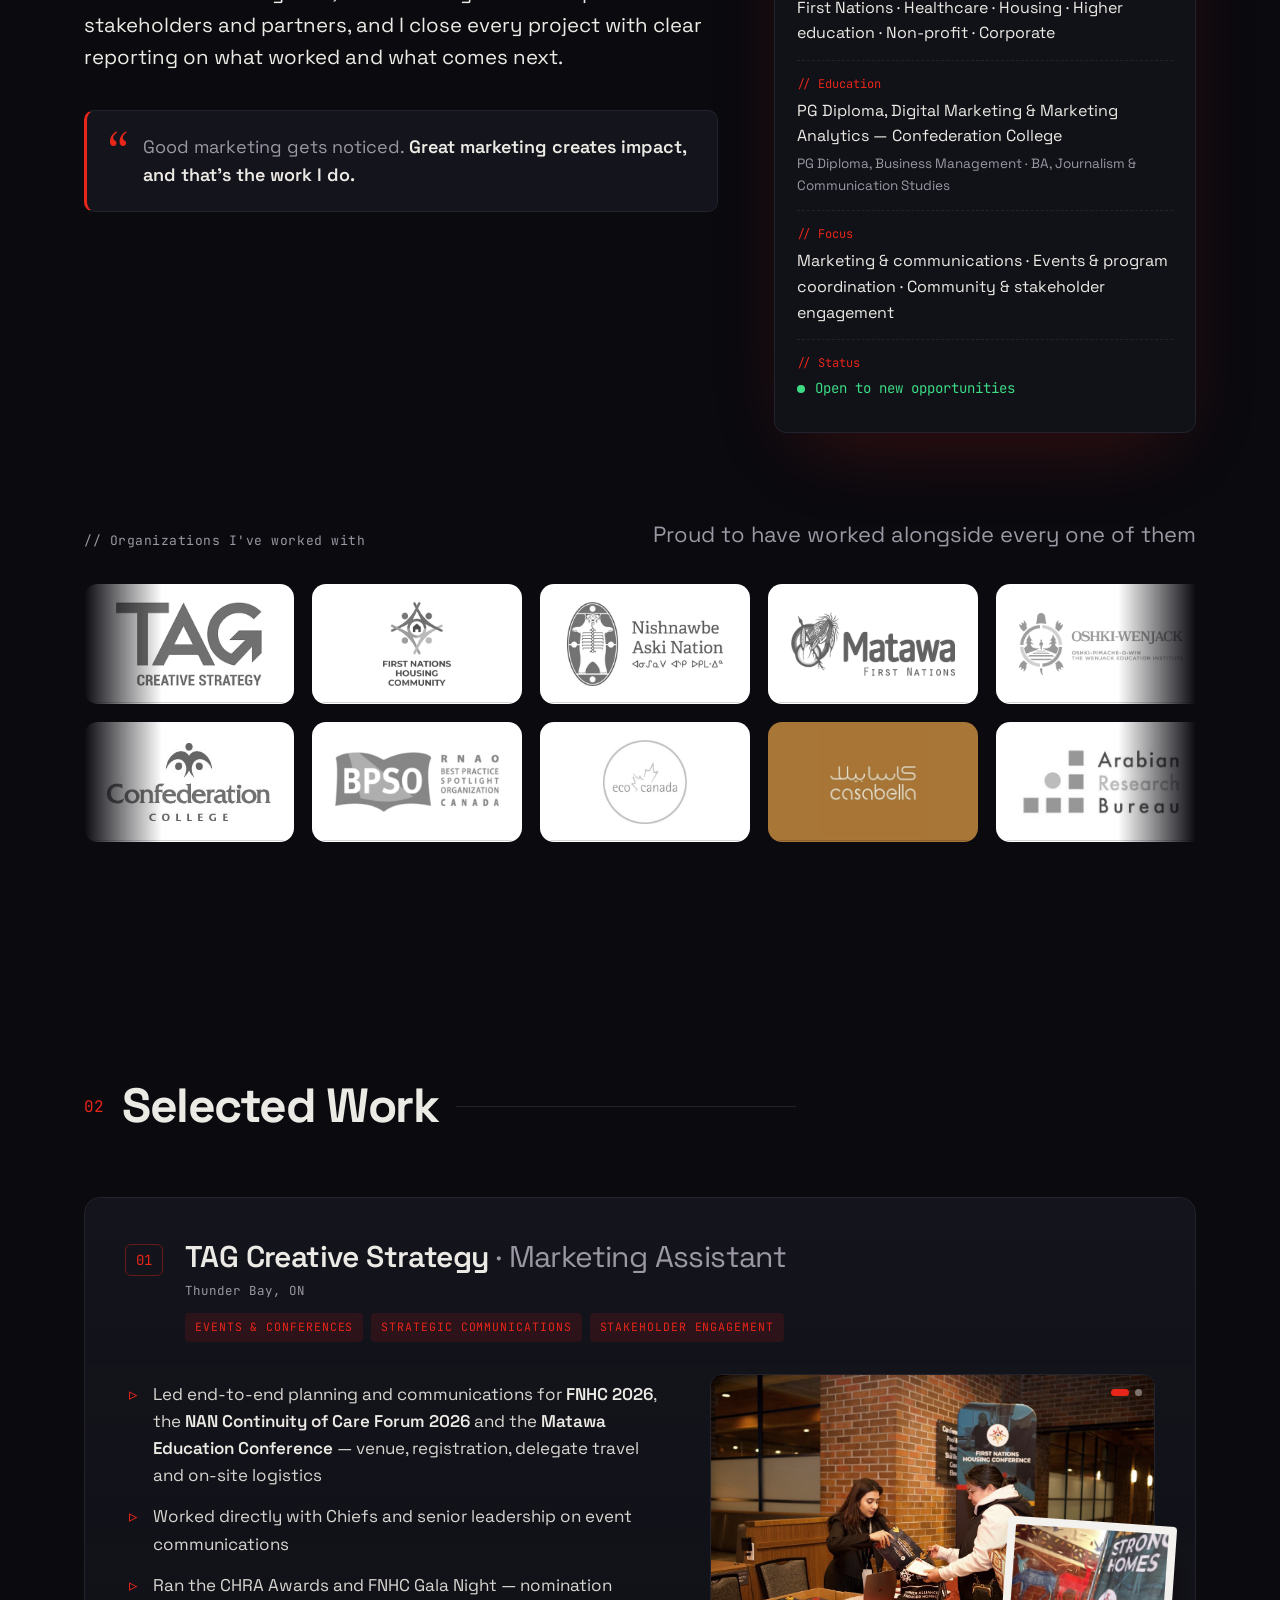
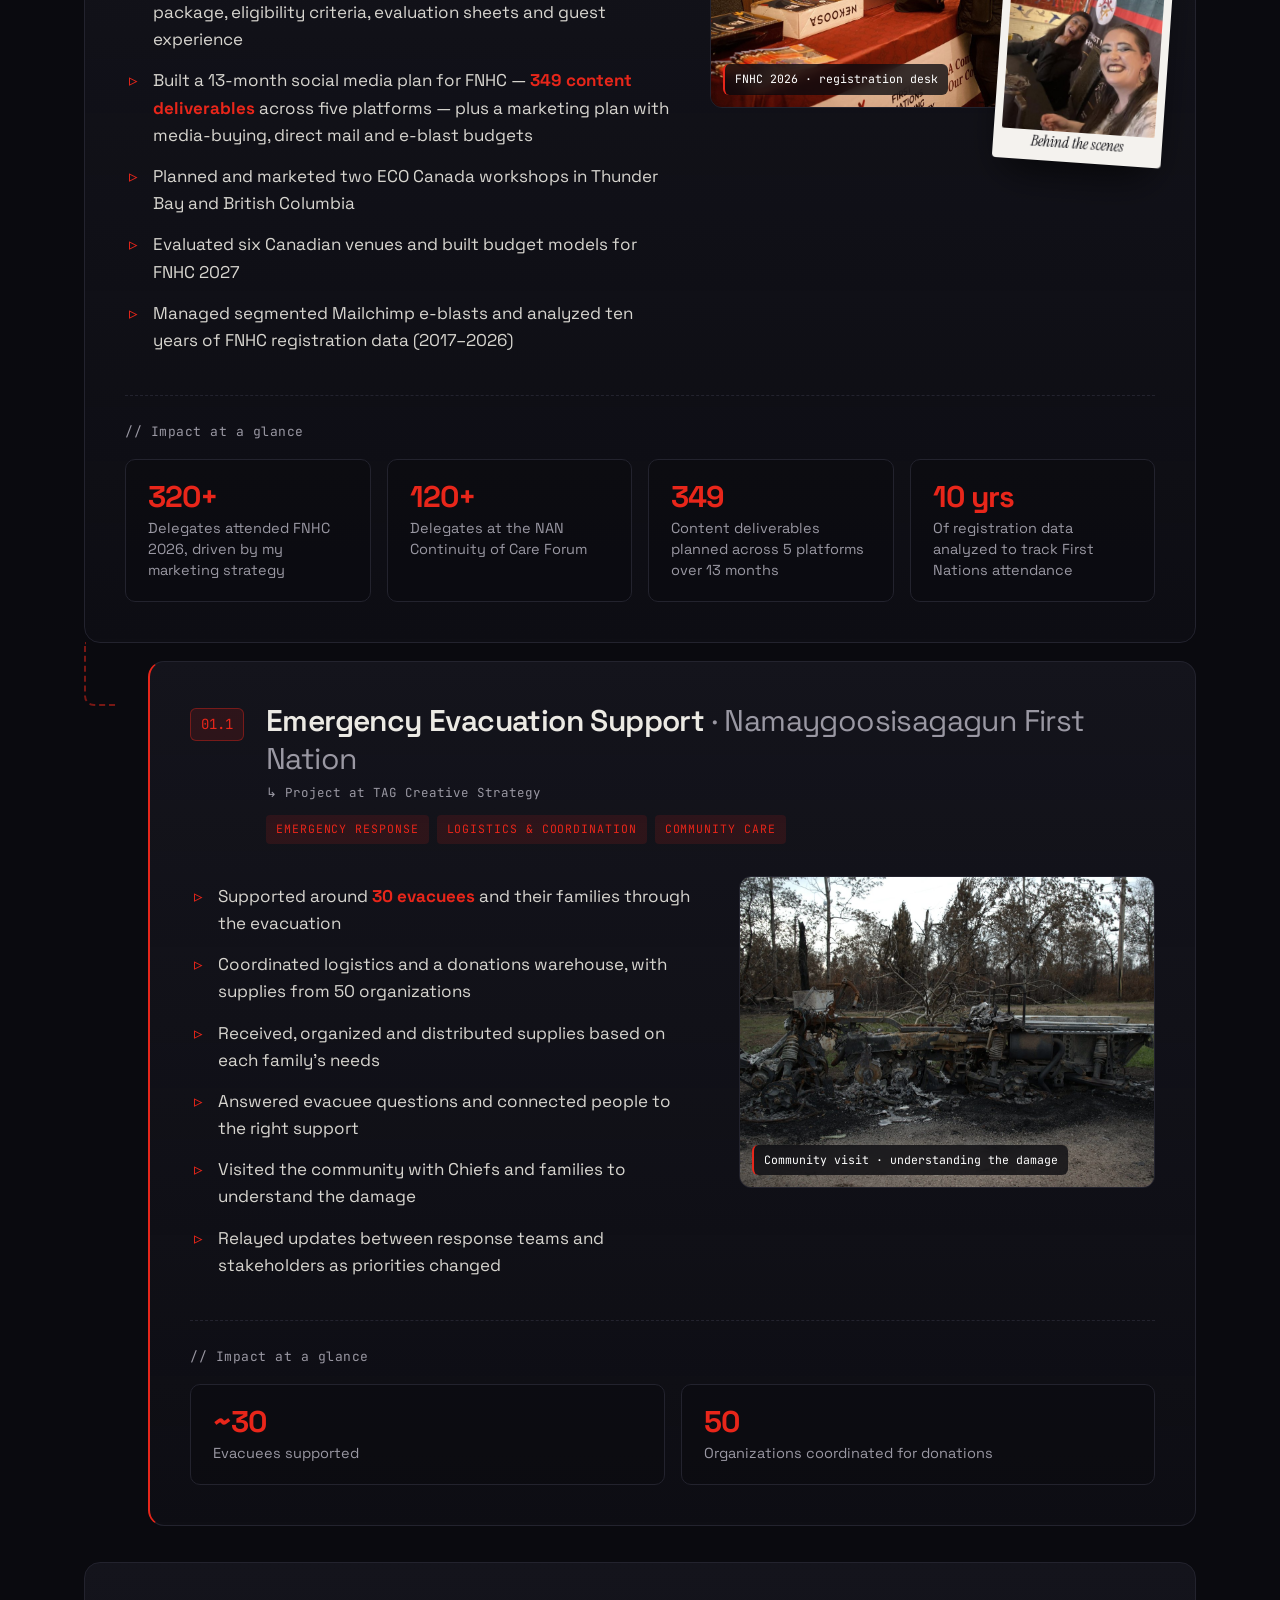
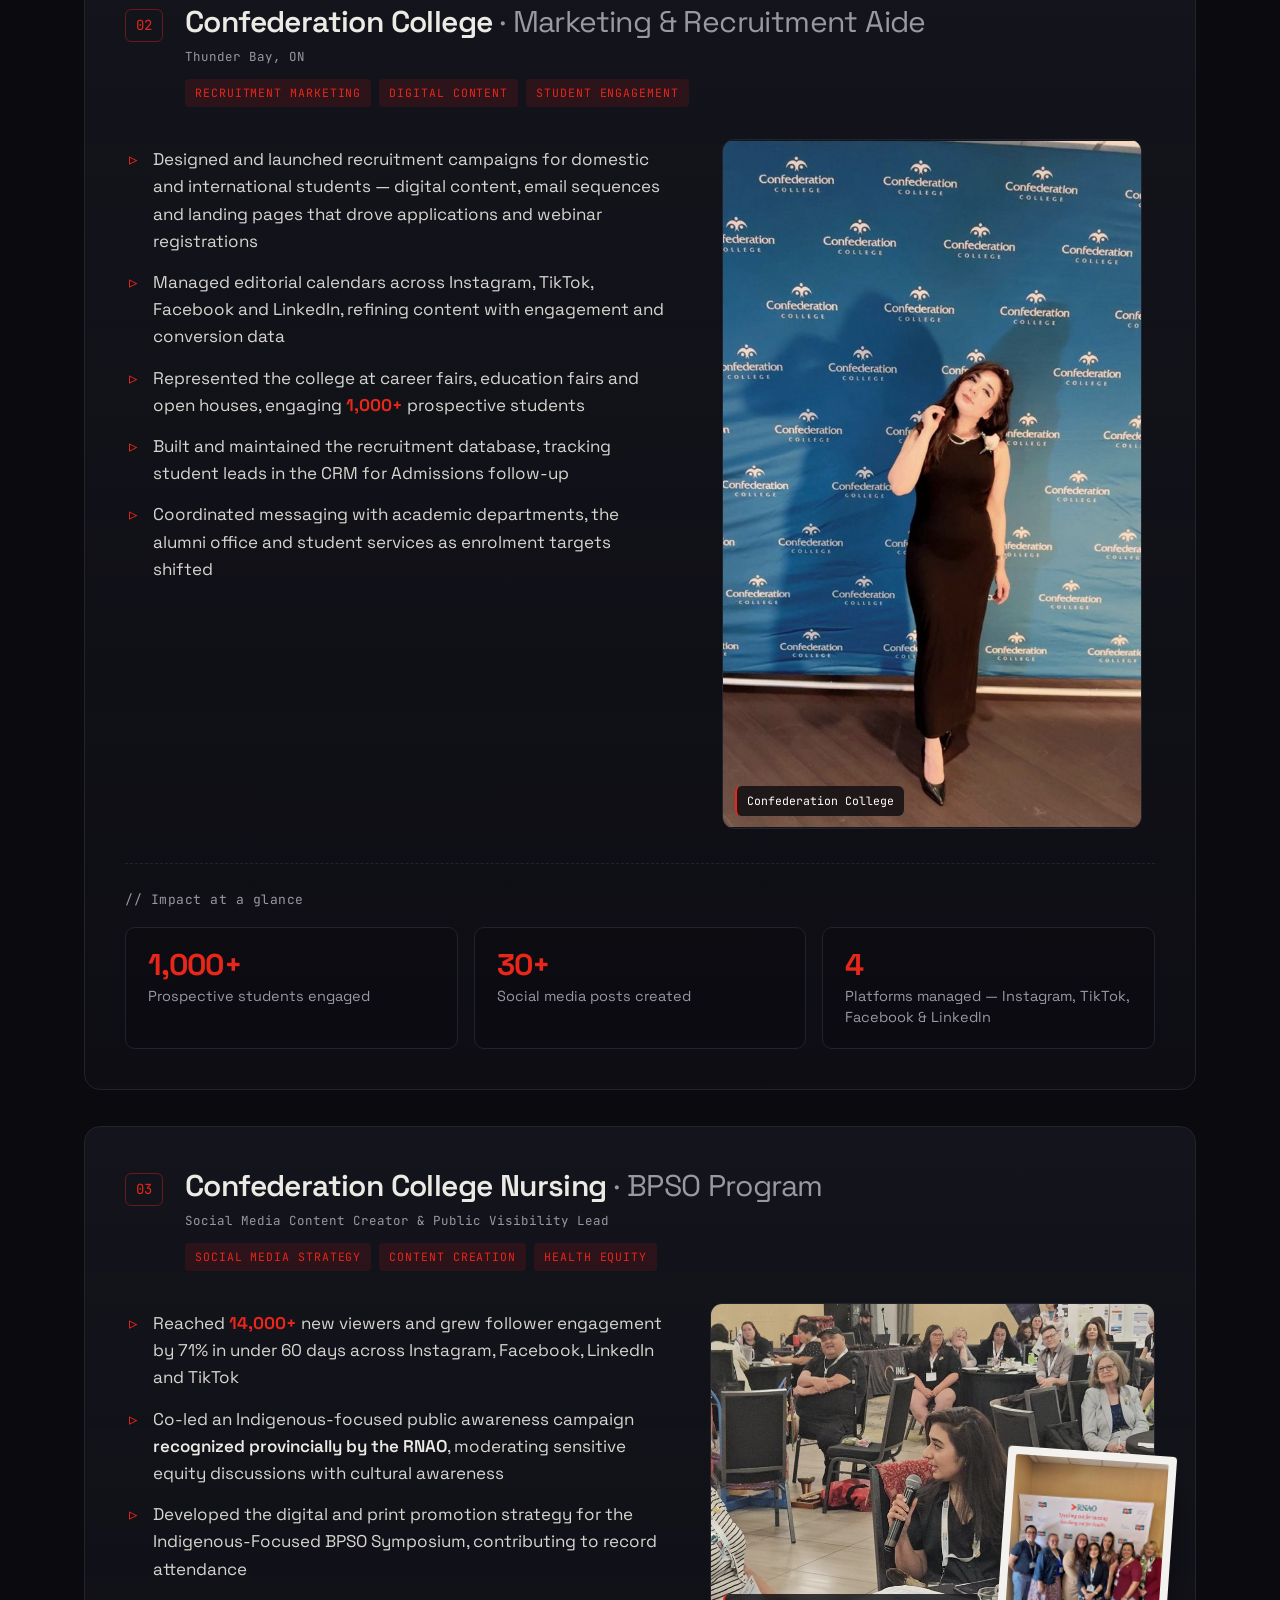
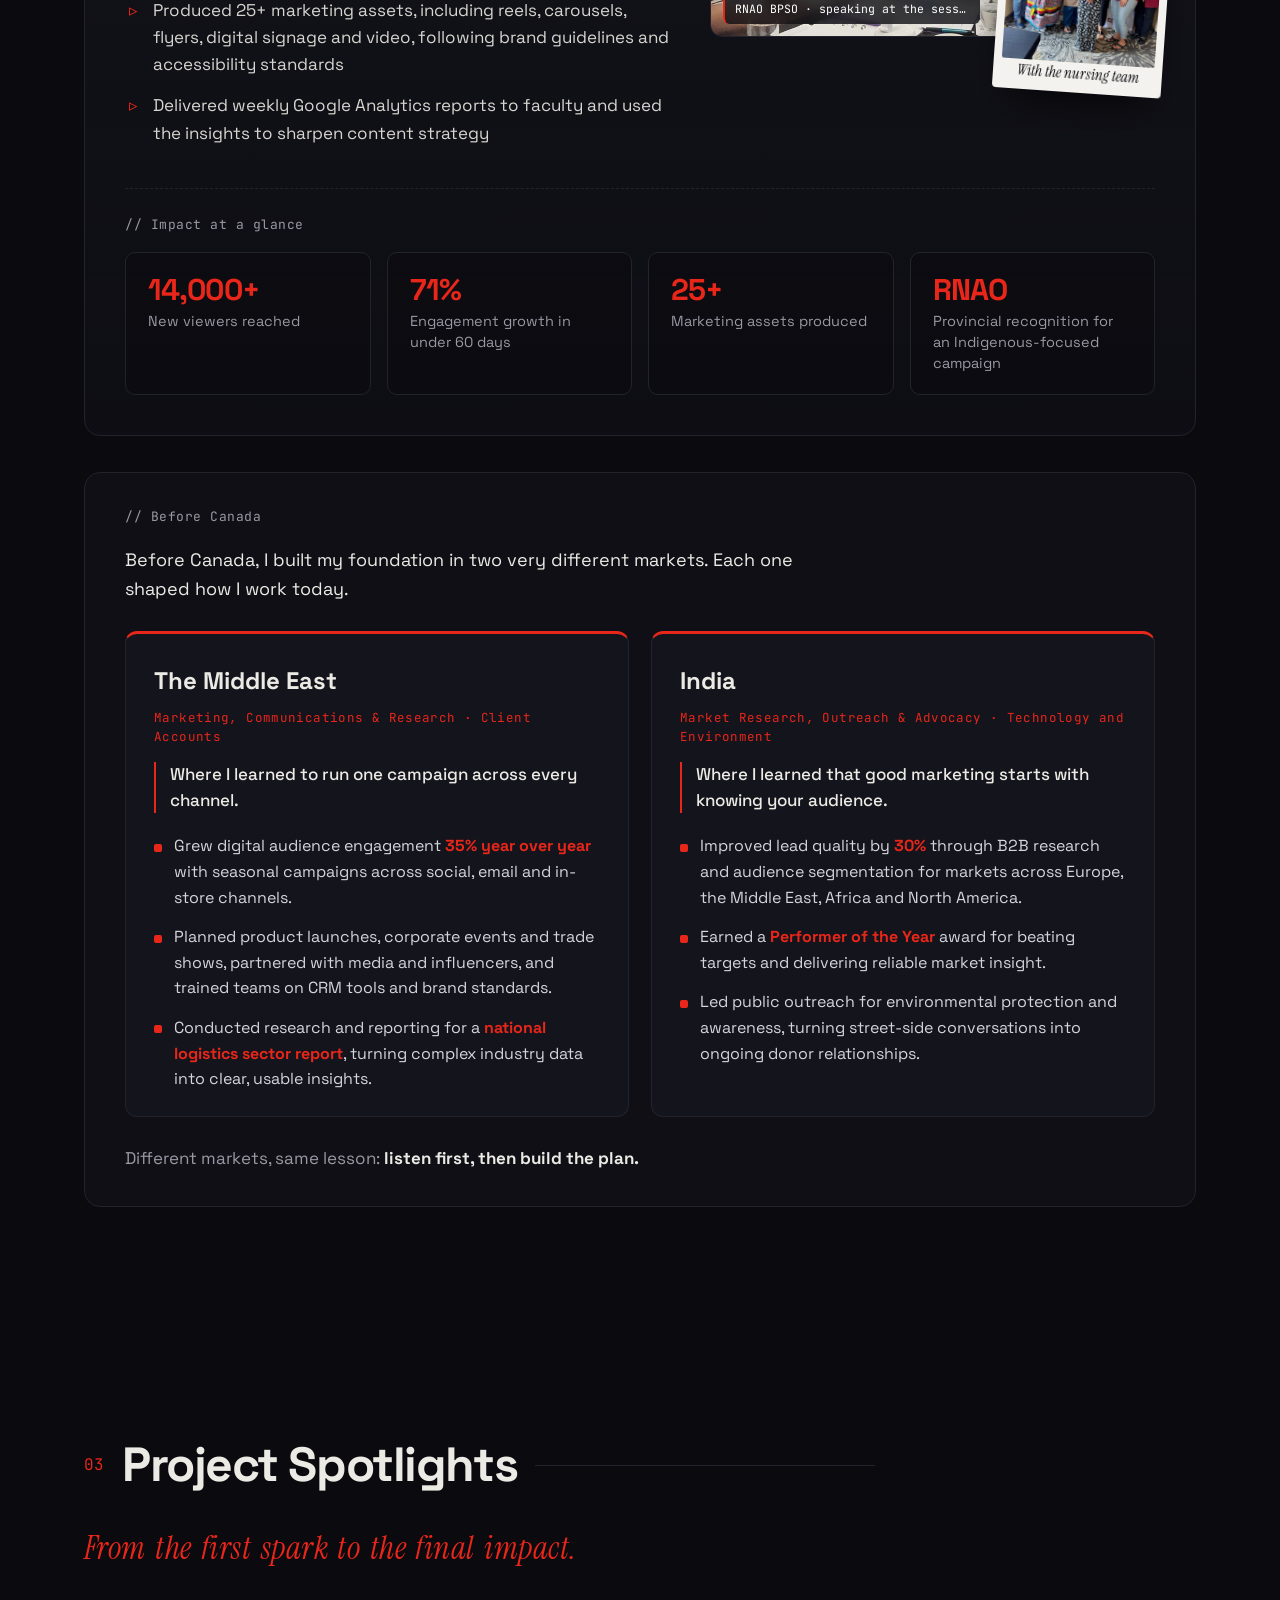
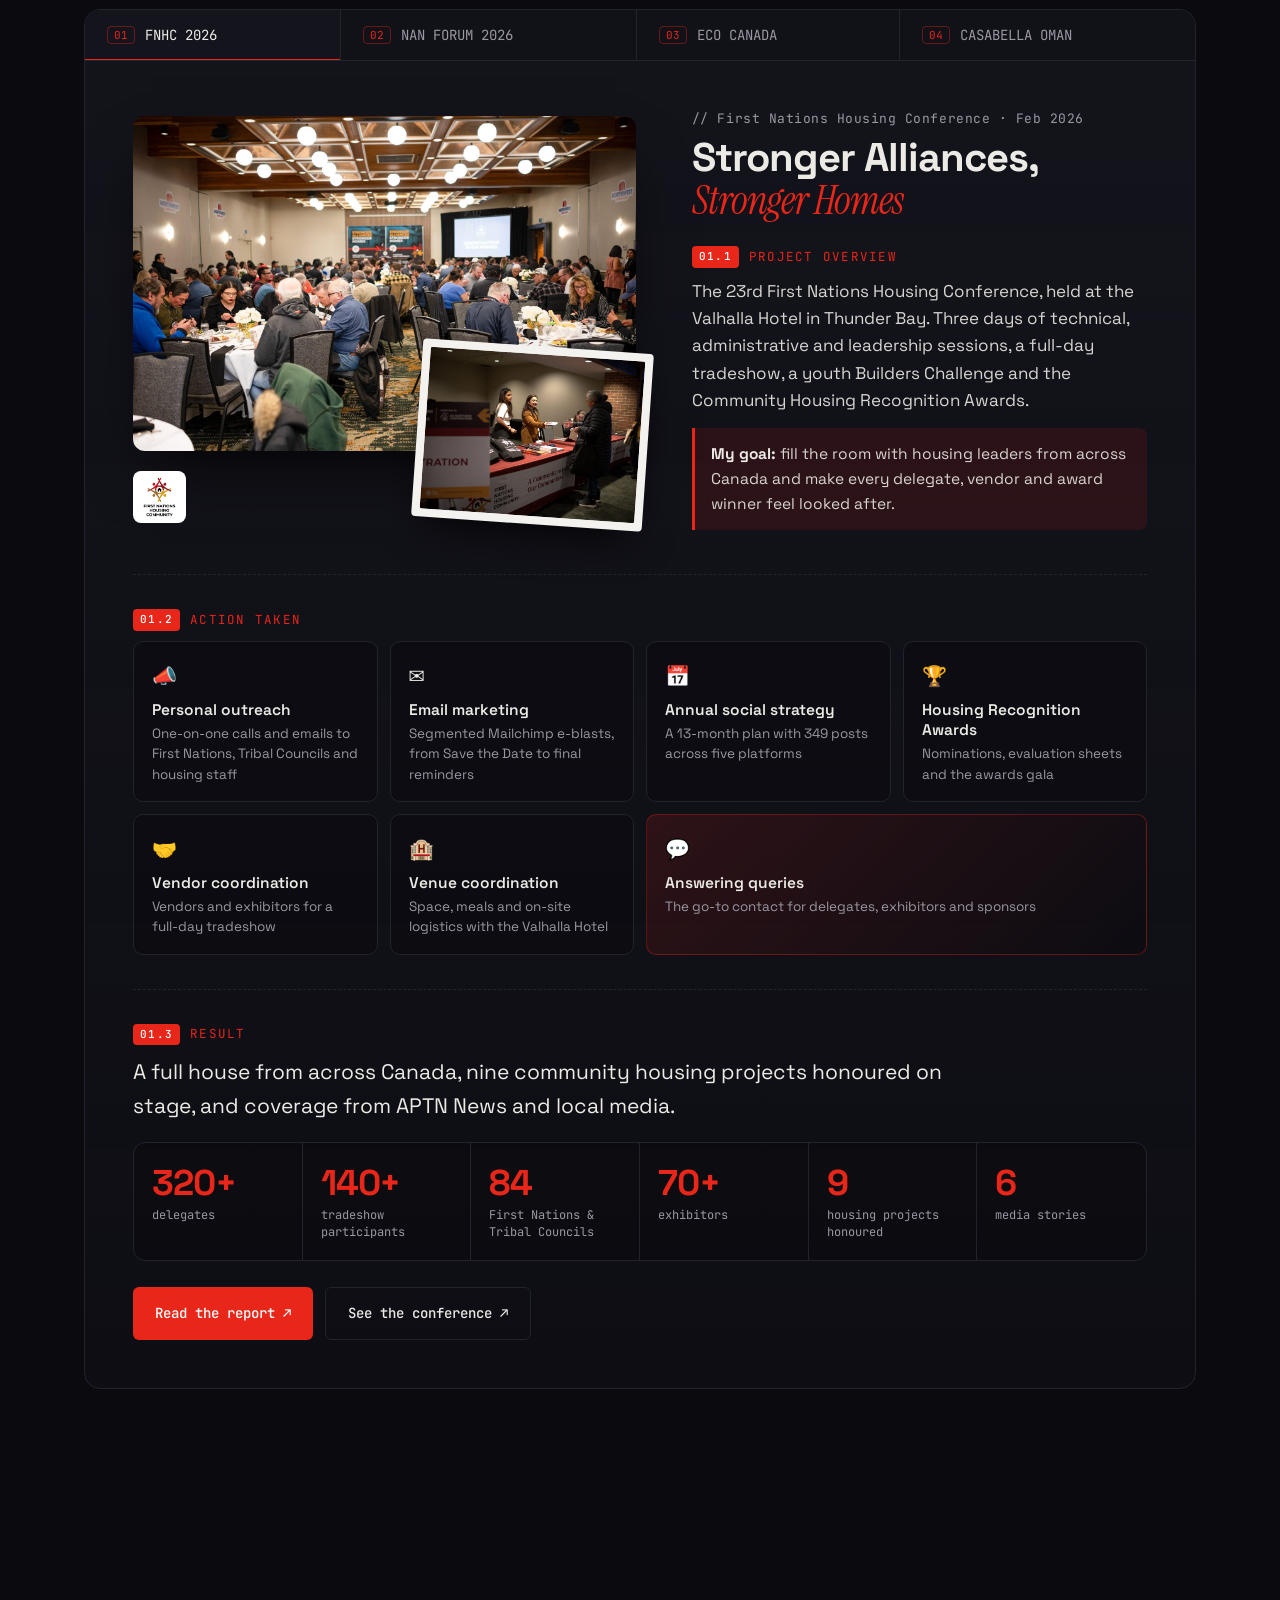
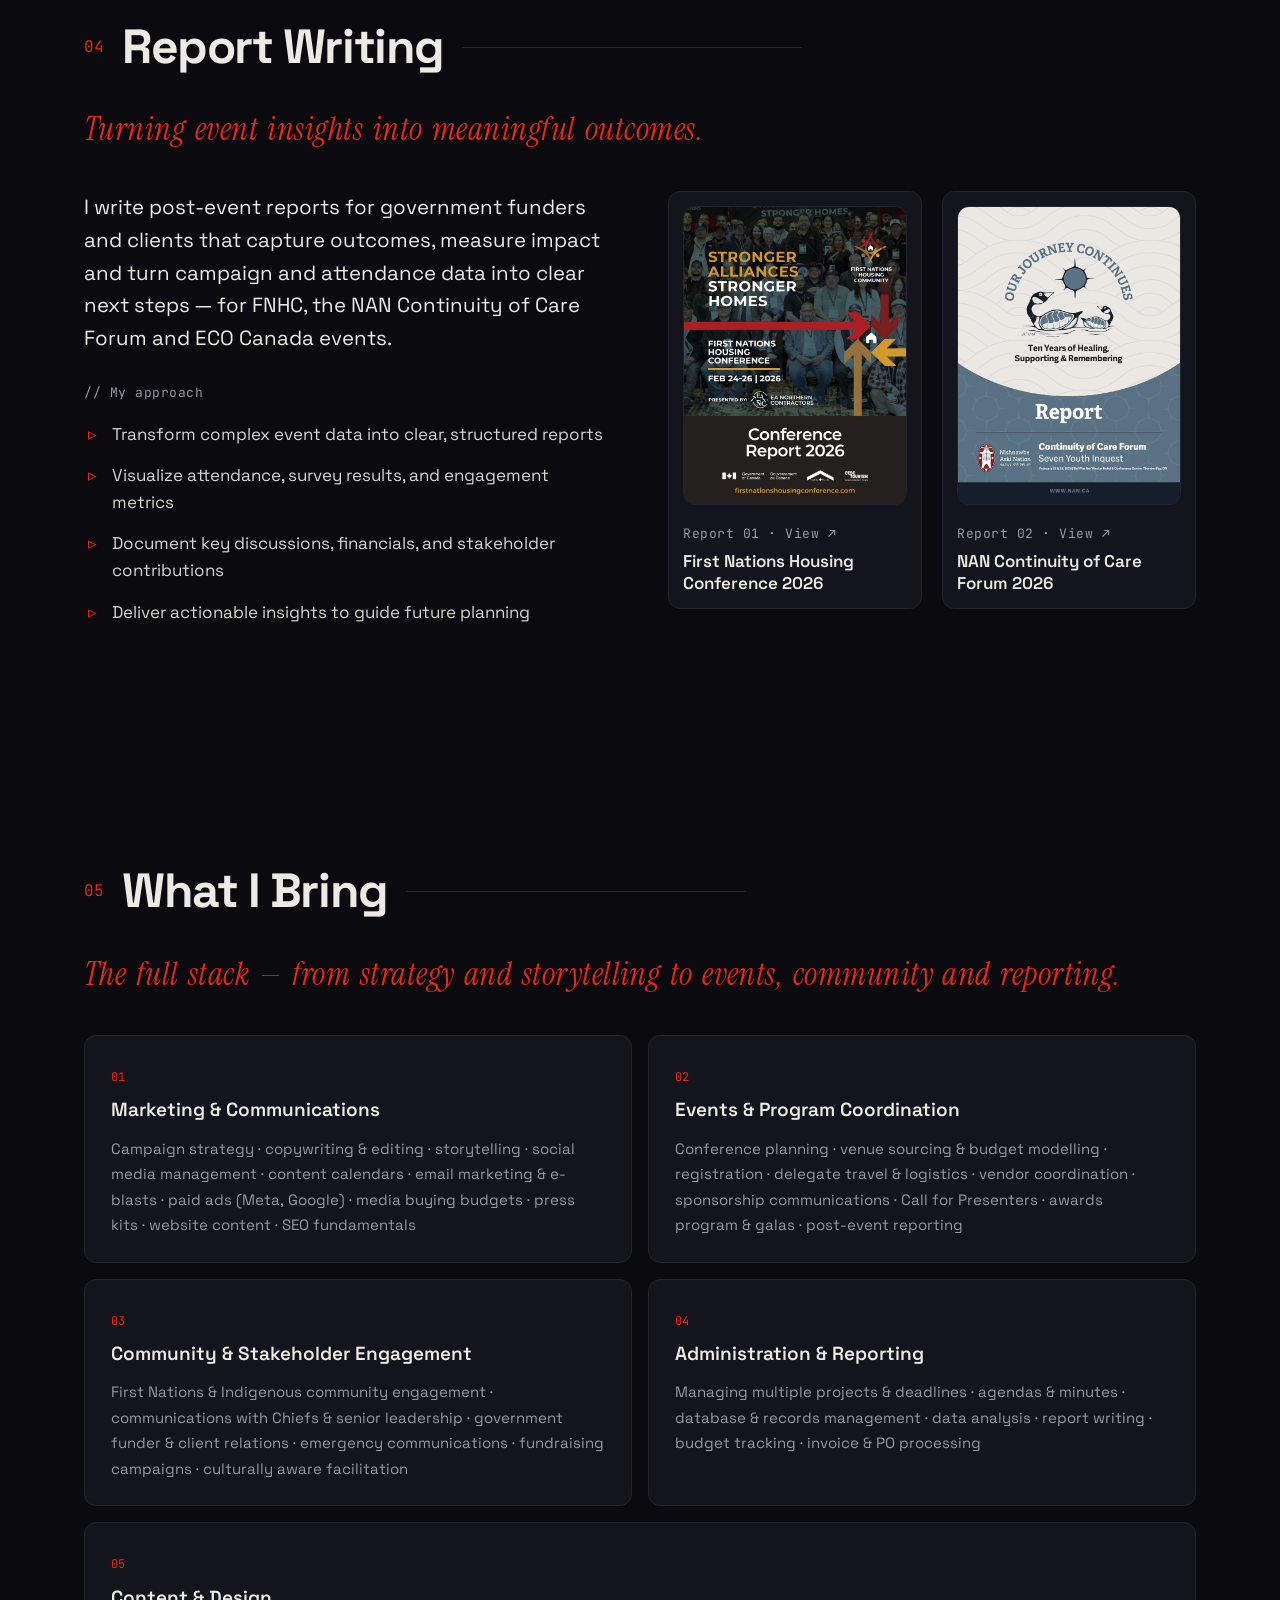
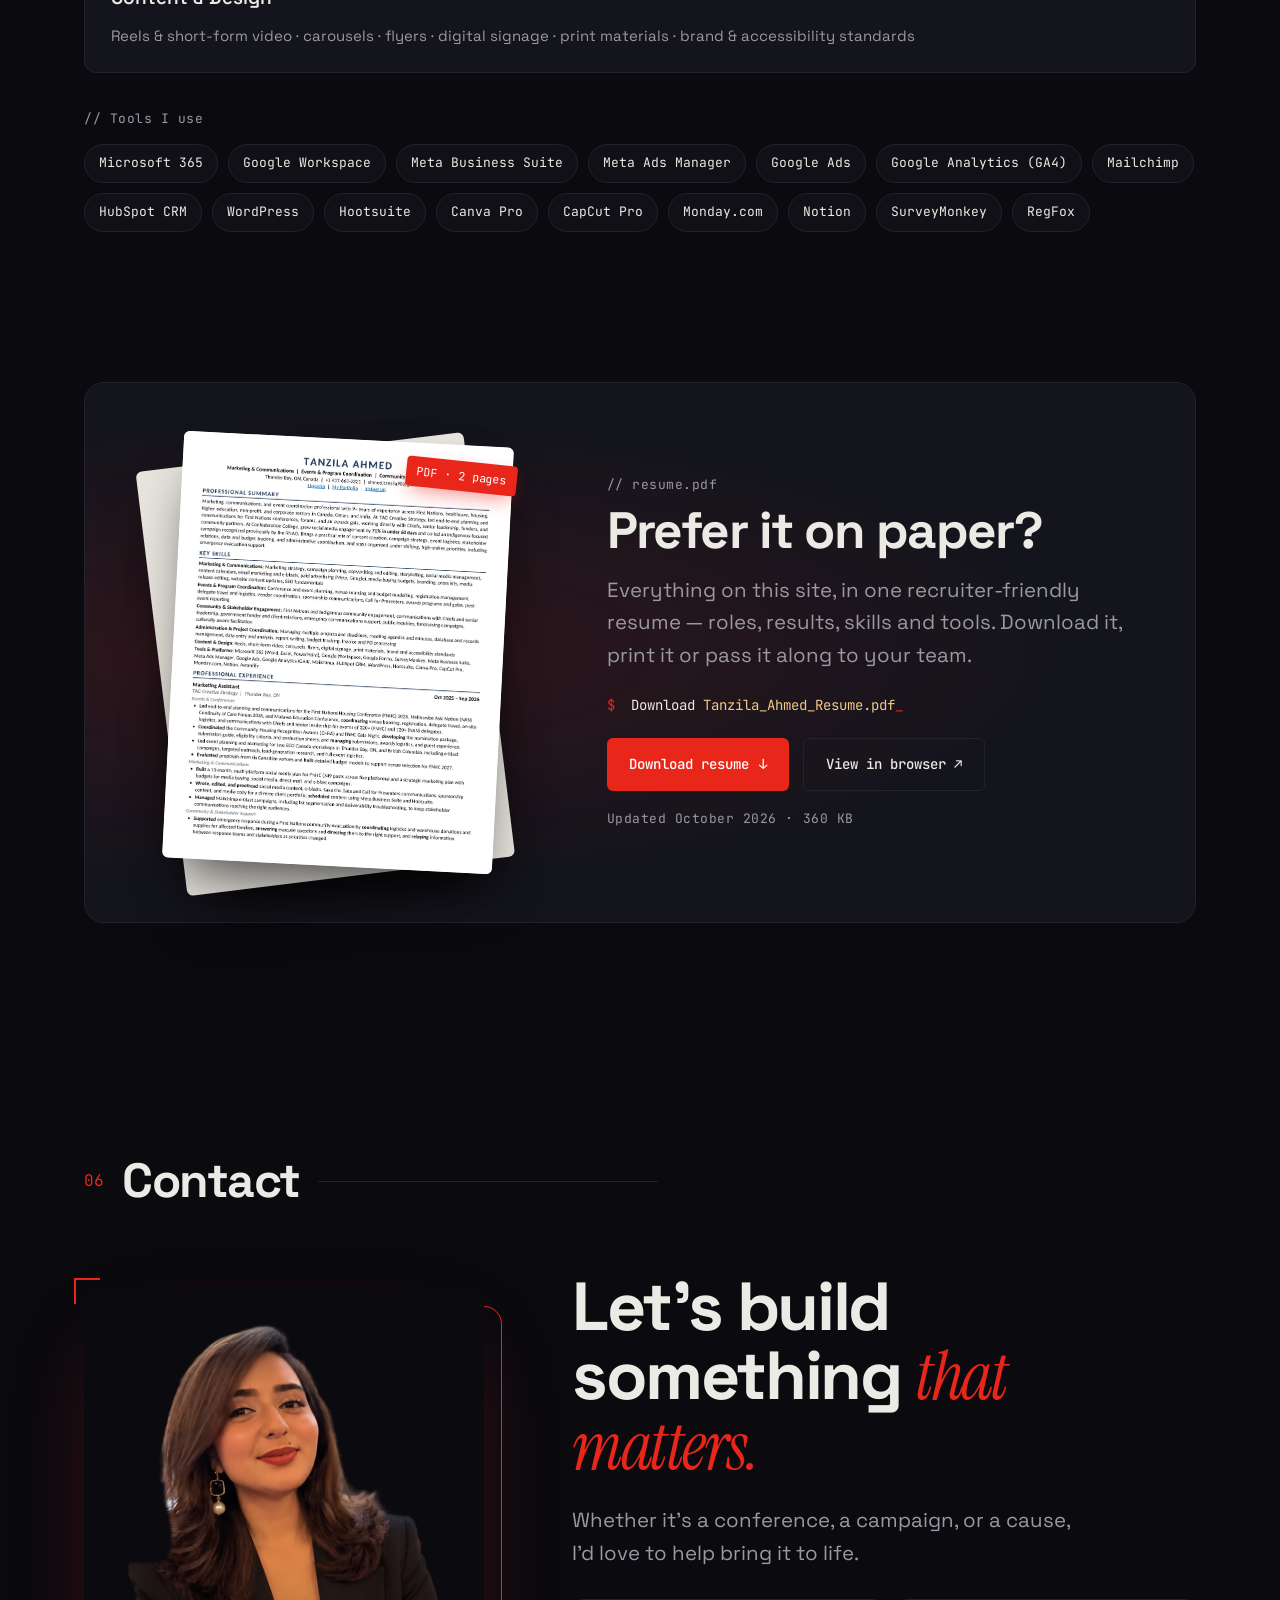
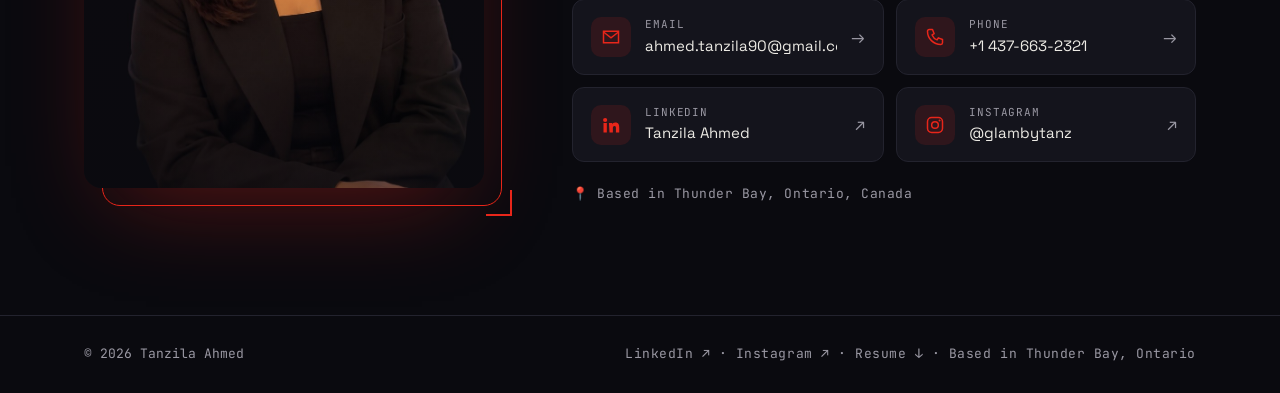
==== commit 111cc960: "Redesign international experience as Before Canada cards Co-Authored-By: Claude Opus 5.5 <noreply@an" ====
--- a/index.html
+++ b/index.html
@@ -280,21 +280,31 @@
       </article>
 
       <div class="earlier reveal">
-        <p class="mono-label">// International experience</p>
-        <ol class="timeline">
-          <li>
-            <div><h4>Key Account &amp; Marketing Officer <span class="muted">· Casabella, Oman</span></h4>
-            <p>Led integrated seasonal campaigns across social, email and in-store channels — <mark>35% year-over-year growth</mark> in digital audience engagement. Coordinated product launches, corporate events and trade shows, prepared press kits, and trained teams on HubSpot CRM.</p></div>
-          </li>
-          <li>
-            <div><h4>Research Analyst <span class="muted">· Salesify (Ziff Davis), India</span></h4>
-            <p>Improved lead quality by <mark>30%</mark> through B2B market research and audience segmentation across EMEA and North America. Named <strong>Performer of the Year</strong>.</p></div>
-          </li>
-          <li>
-            <div><h4>Direct Dialogue Consultant <span class="muted">· Greenpeace, India</span></h4>
-            <p>Turned street-side conversations into ongoing donor relationships through story-driven public outreach.</p></div>
-          </li>
-        </ol>
+        <p class="mono-label">// Before Canada</p>
+        <p class="roots-intro">Before Canada, I built my foundation in two very different markets. Each one shaped how I work today.</p>
+        <div class="roots-grid">
+          <article class="root-card">
+            <h4>The Middle East</h4>
+            <p class="root-tag">Marketing, Communications &amp; Research · Client Accounts</p>
+            <p class="root-lesson">Where I learned to run one campaign across every channel.</p>
+            <ul>
+              <li>Grew digital audience engagement <mark>35% year over year</mark> with seasonal campaigns across social, email and in-store channels.</li>
+              <li>Planned product launches, corporate events and trade shows, partnered with media and influencers, and trained teams on CRM tools and brand standards.</li>
+              <li>Conducted research and reporting for a <mark>national logistics sector report</mark>, turning complex industry data into clear, usable insights.</li>
+            </ul>
+          </article>
+          <article class="root-card">
+            <h4>India</h4>
+            <p class="root-tag">Market Research, Outreach &amp; Advocacy · Technology and Environment</p>
+            <p class="root-lesson">Where I learned that good marketing starts with knowing your audience.</p>
+            <ul>
+              <li>Improved lead quality by <mark>30%</mark> through B2B research and audience segmentation for markets across Europe, the Middle East, Africa and North America.</li>
+              <li>Earned a <mark>Performer of the Year</mark> award for beating targets and delivering reliable market insight.</li>
+              <li>Led public outreach for environmental protection and awareness, turning street-side conversations into ongoing donor relationships.</li>
+            </ul>
+          </article>
+        </div>
+        <p class="roots-close">Different markets, same lesson: <strong>listen first, then build the plan.</strong></p>
       </div>
     </div>
   </section>
--- a/assets/style.css
+++ b/assets/style.css
@@ -580,3 +580,17 @@
 #about .callout-num{font-family:var(--serif);font-size:64px;font-weight:400;line-height:.8;margin-top:2px;flex:none}
 #about .callout p{font-size:18px;line-height:1.55}
 @media (max-width:760px){#about .callout{padding:18px 18px;gap:10px}#about .callout-num{font-size:52px}#about .callout p{font-size:16.5px}}
+
+/* Before Canada */
+.roots-intro{font-size:18px;line-height:1.6;color:var(--text);margin:14px 0 28px;max-width:720px}
+.roots-grid{display:grid;grid-template-columns:repeat(2,1fr);gap:22px}
+.root-card{background:var(--card);border:1px solid var(--line);border-top:3px solid var(--accent);border-radius:12px;padding:28px 28px 24px}
+.root-card h4{font-size:24px;font-weight:700;margin:0 0 8px;color:var(--text)}
+.root-tag{font-family:var(--mono);font-size:12.5px;letter-spacing:.03em;color:var(--accent);margin:0 0 16px;line-height:1.5}
+.root-lesson{font-size:17px;font-weight:500;color:var(--text);padding-left:14px;border-left:2px solid var(--accent);margin:0 0 20px;line-height:1.5}
+.root-card ul{list-style:none;margin:0;padding:0;display:grid;gap:14px}
+.root-card li{position:relative;padding-left:20px;font-size:16px;line-height:1.6;color:#d6d4dc}
+.root-card li::before{content:"";position:absolute;left:0;top:.65em;width:8px;height:8px;border-radius:2px;background:var(--accent)}
+.roots-close{margin:28px 0 0;font-size:17px;color:var(--muted)}
+.roots-close strong{color:var(--text)}
+@media (max-width:820px){.roots-grid{grid-template-columns:1fr}.root-card{padding:24px 20px}}
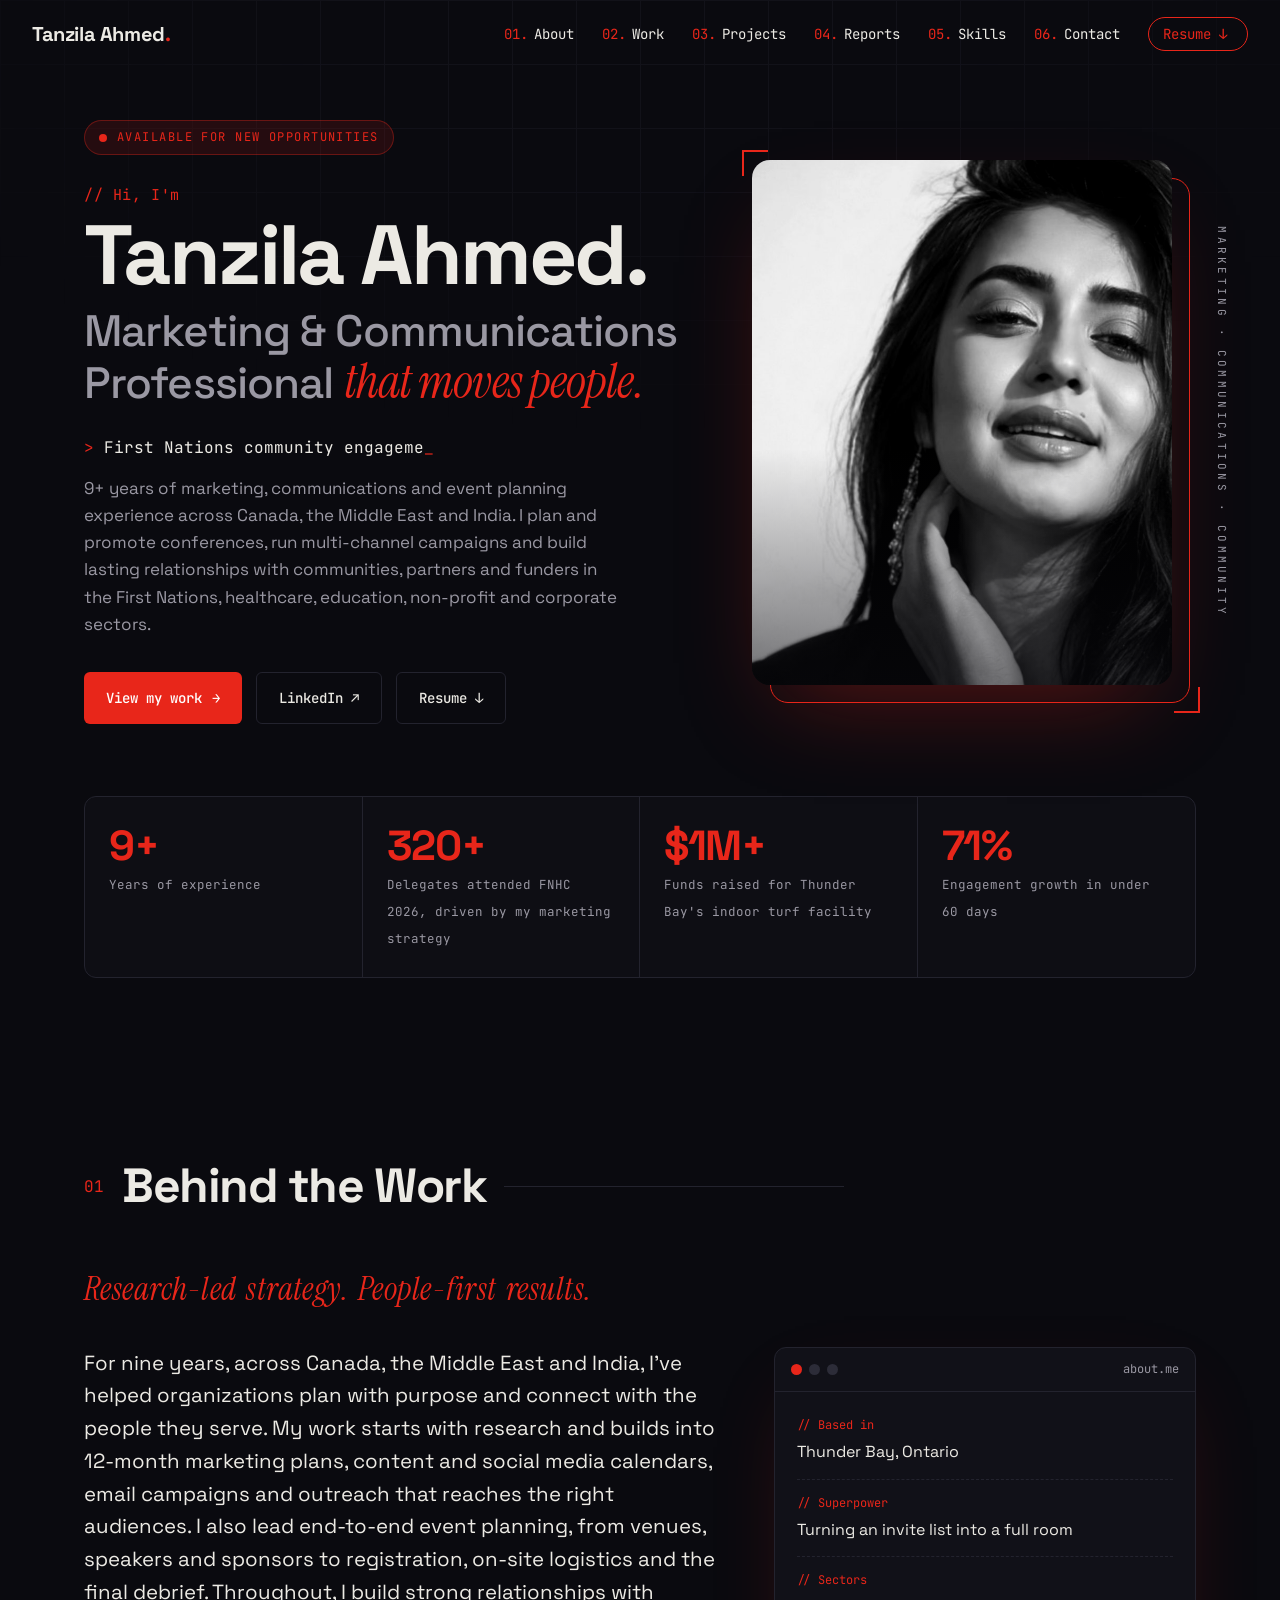
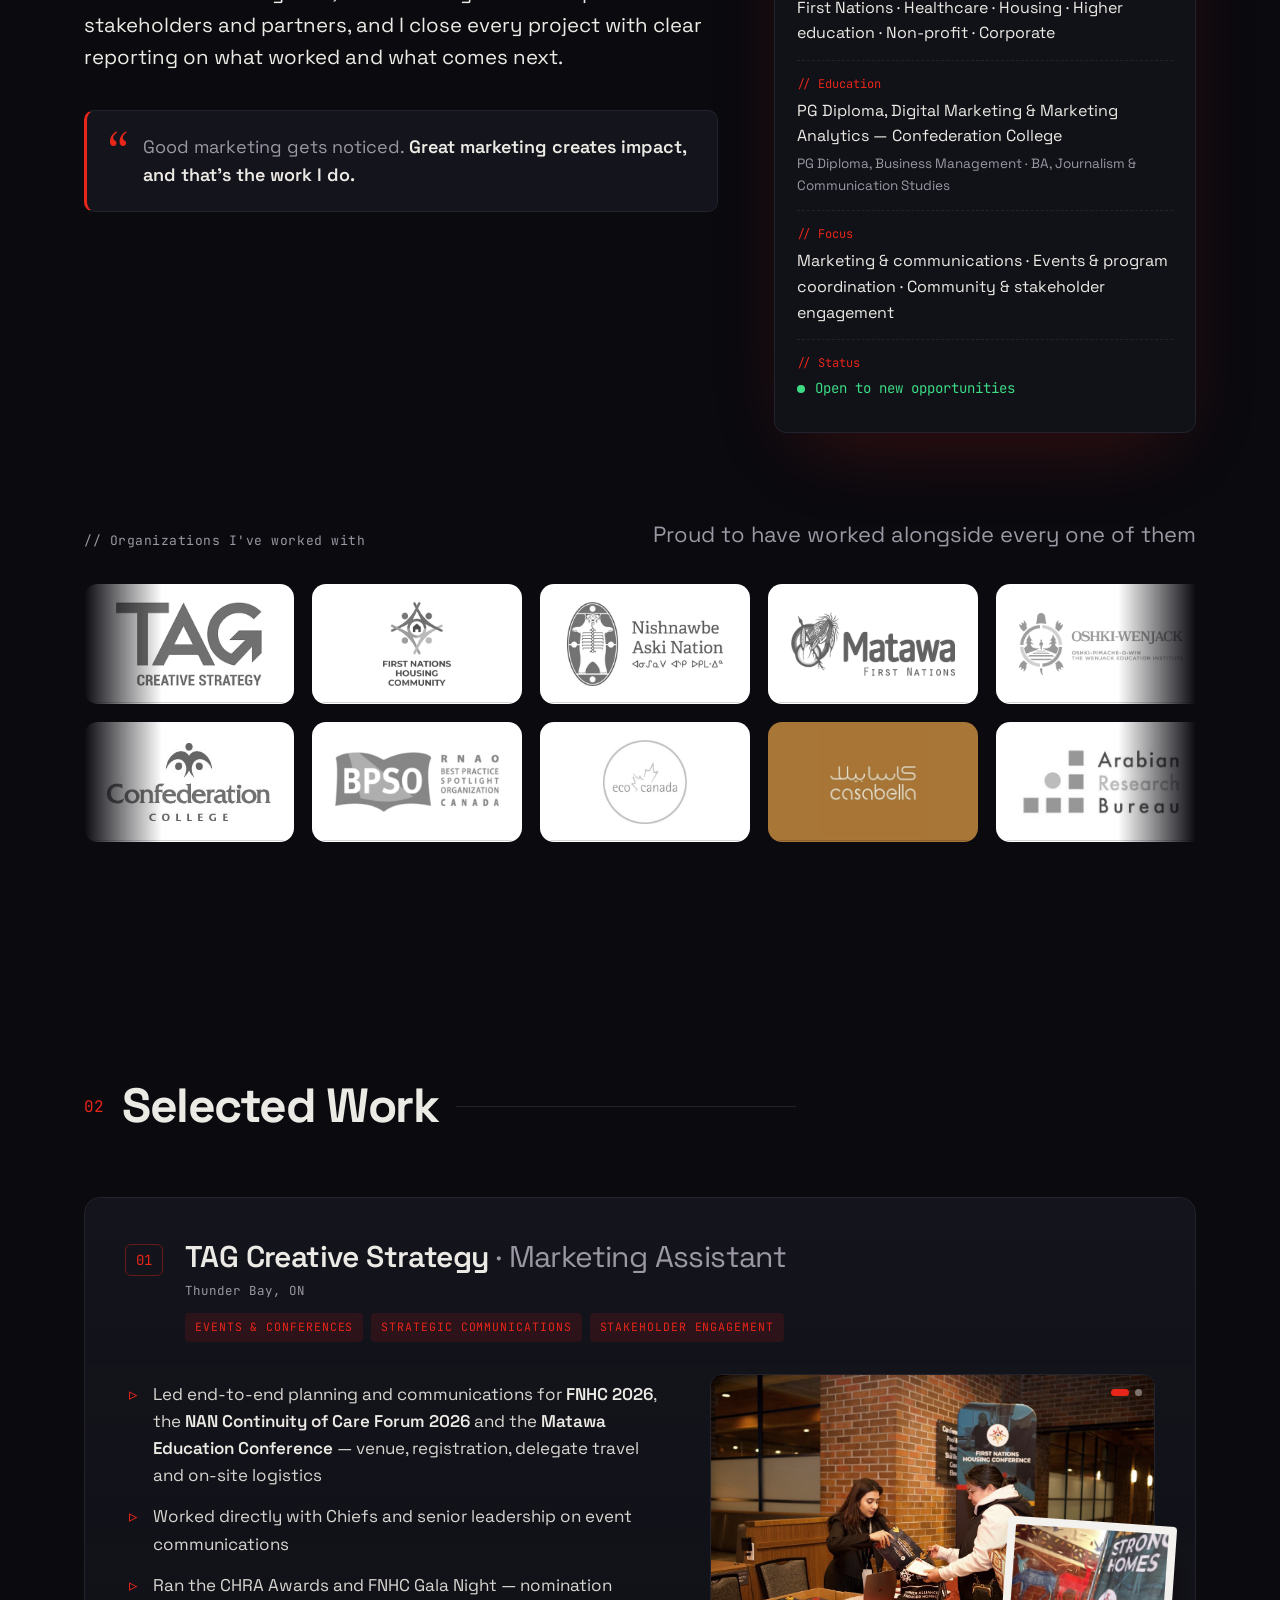
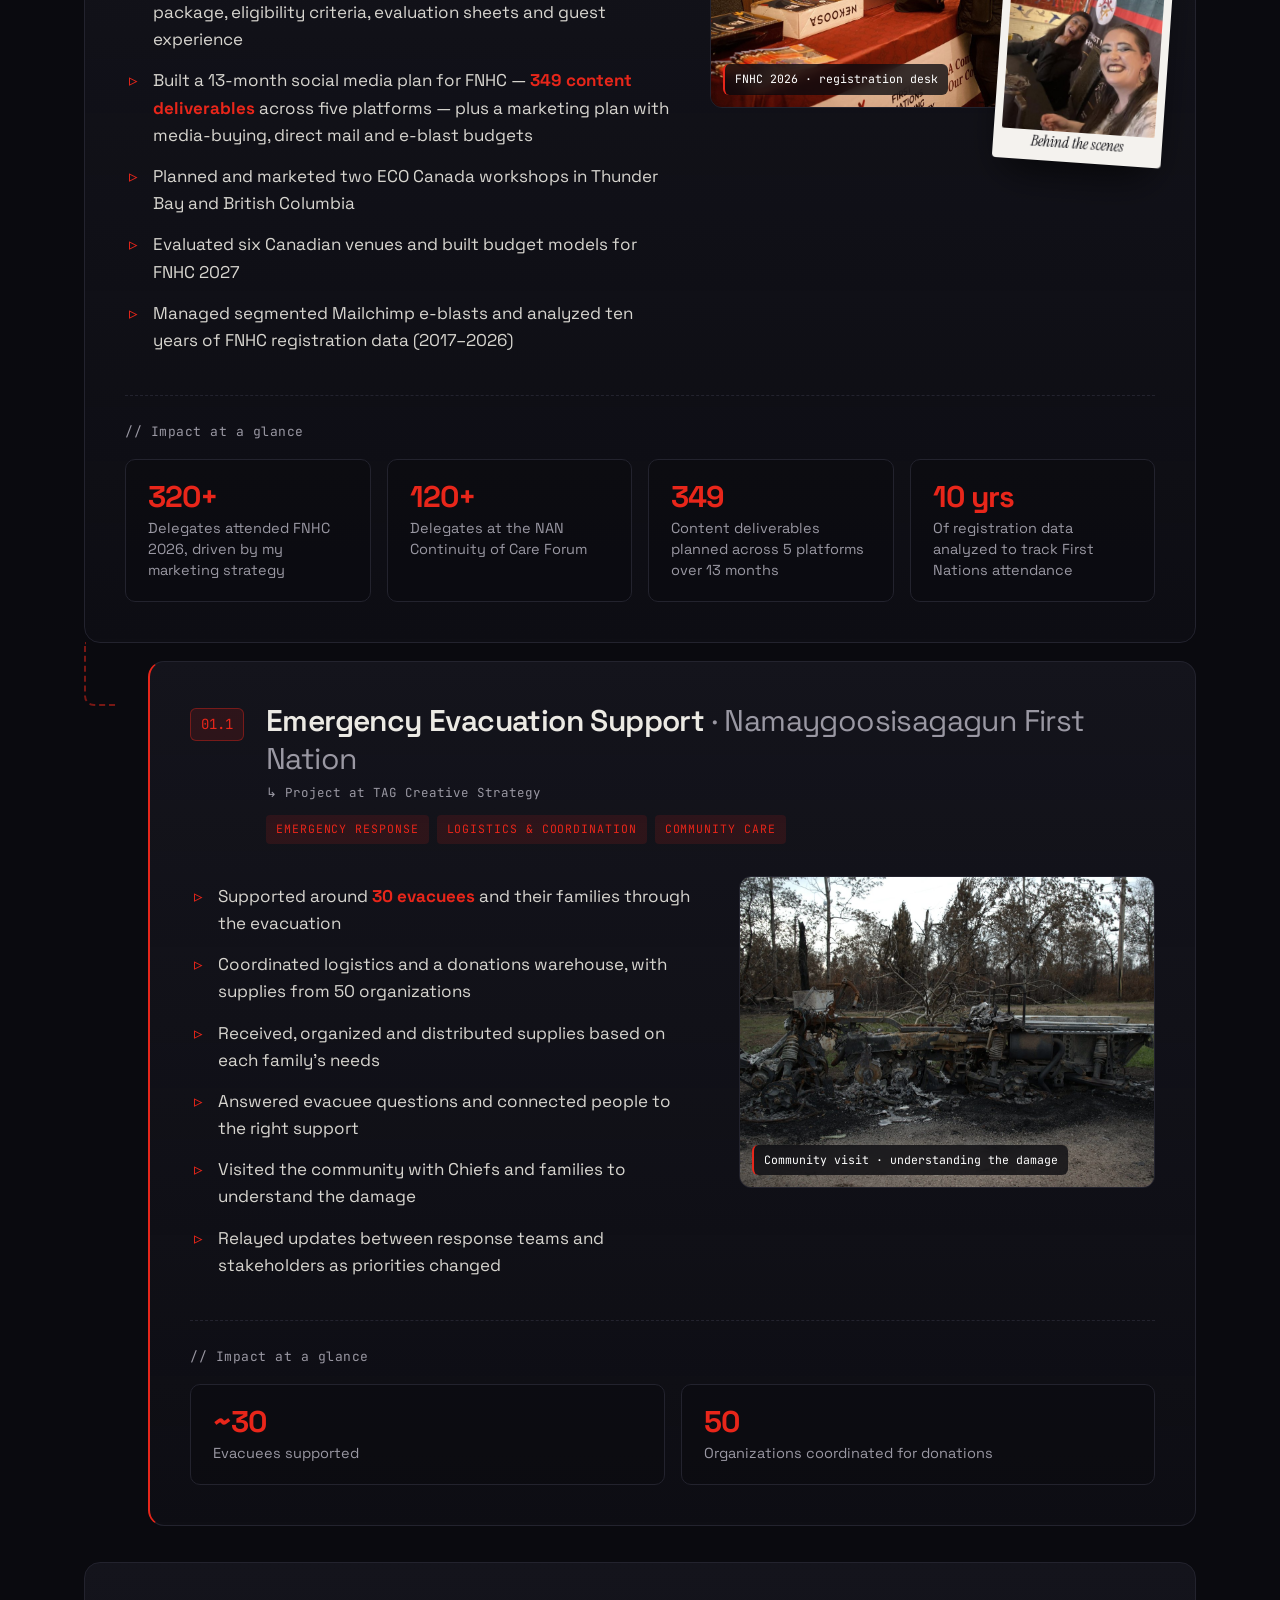
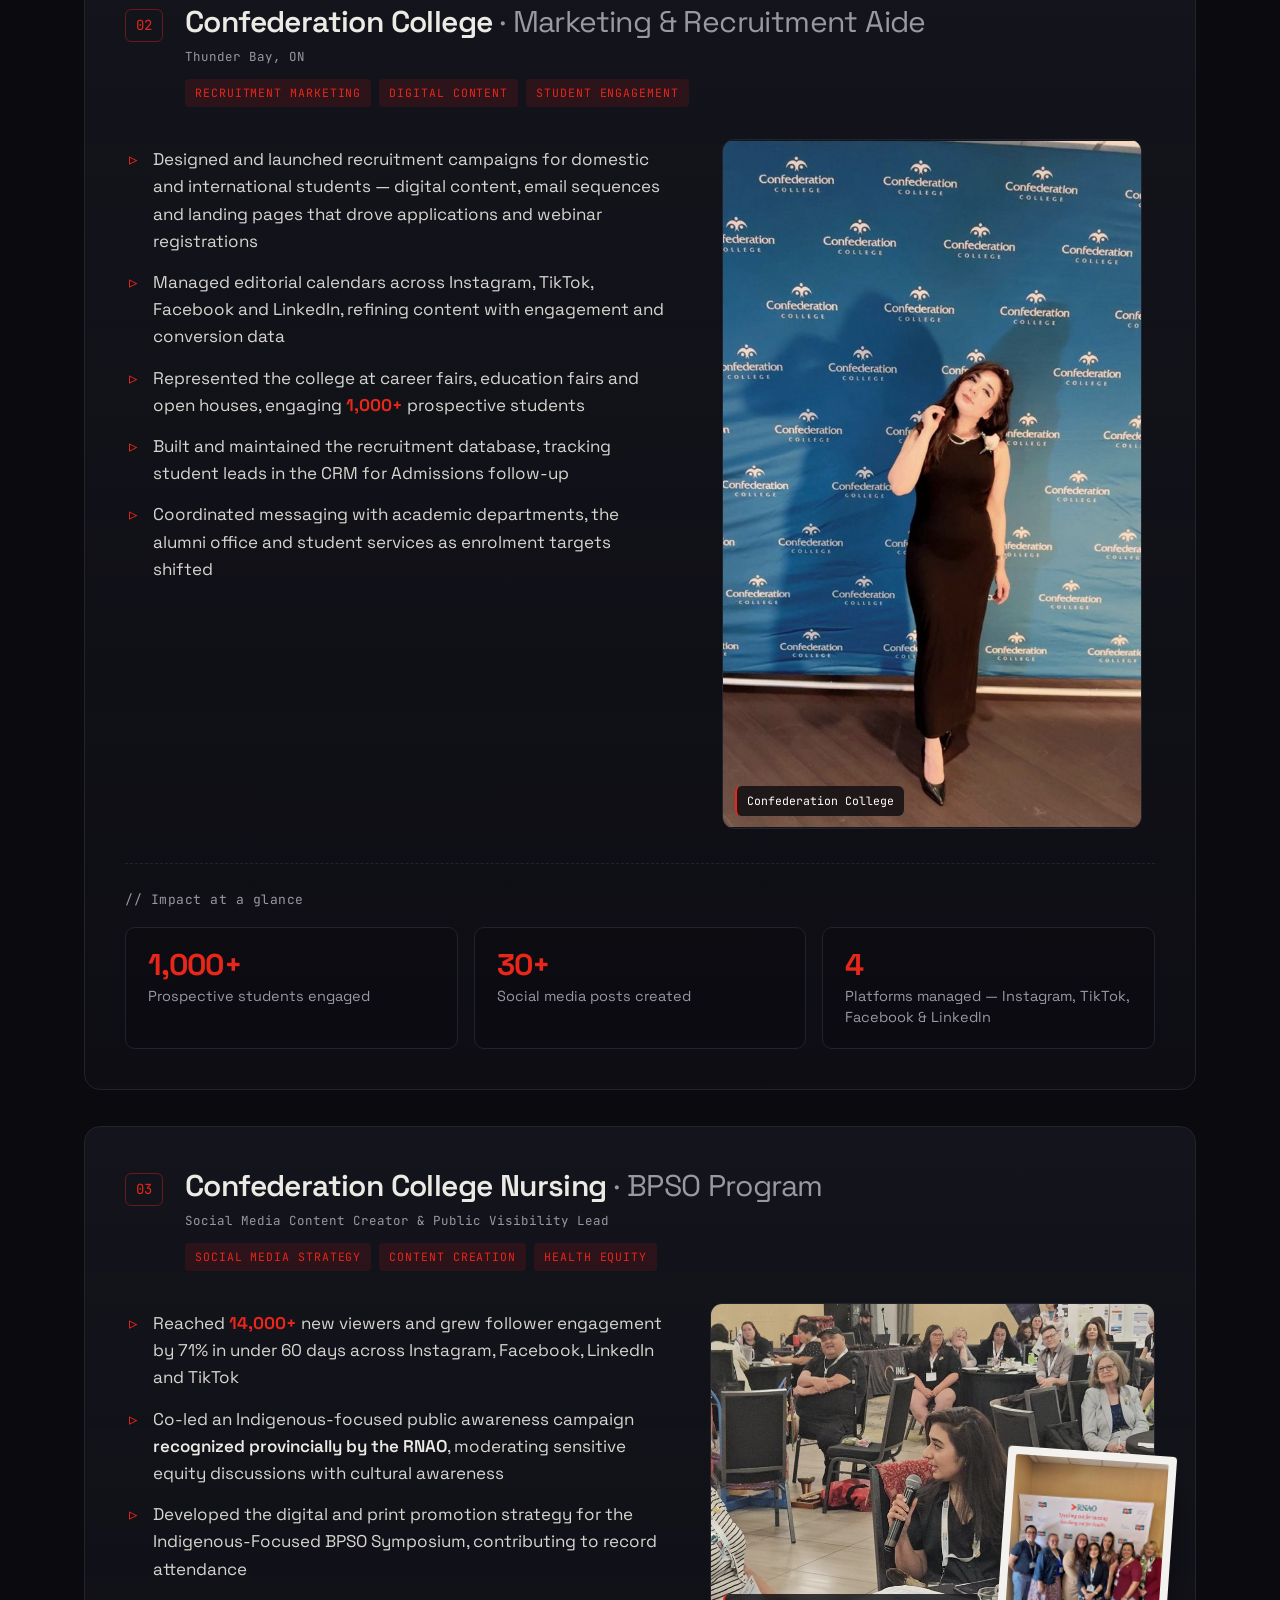
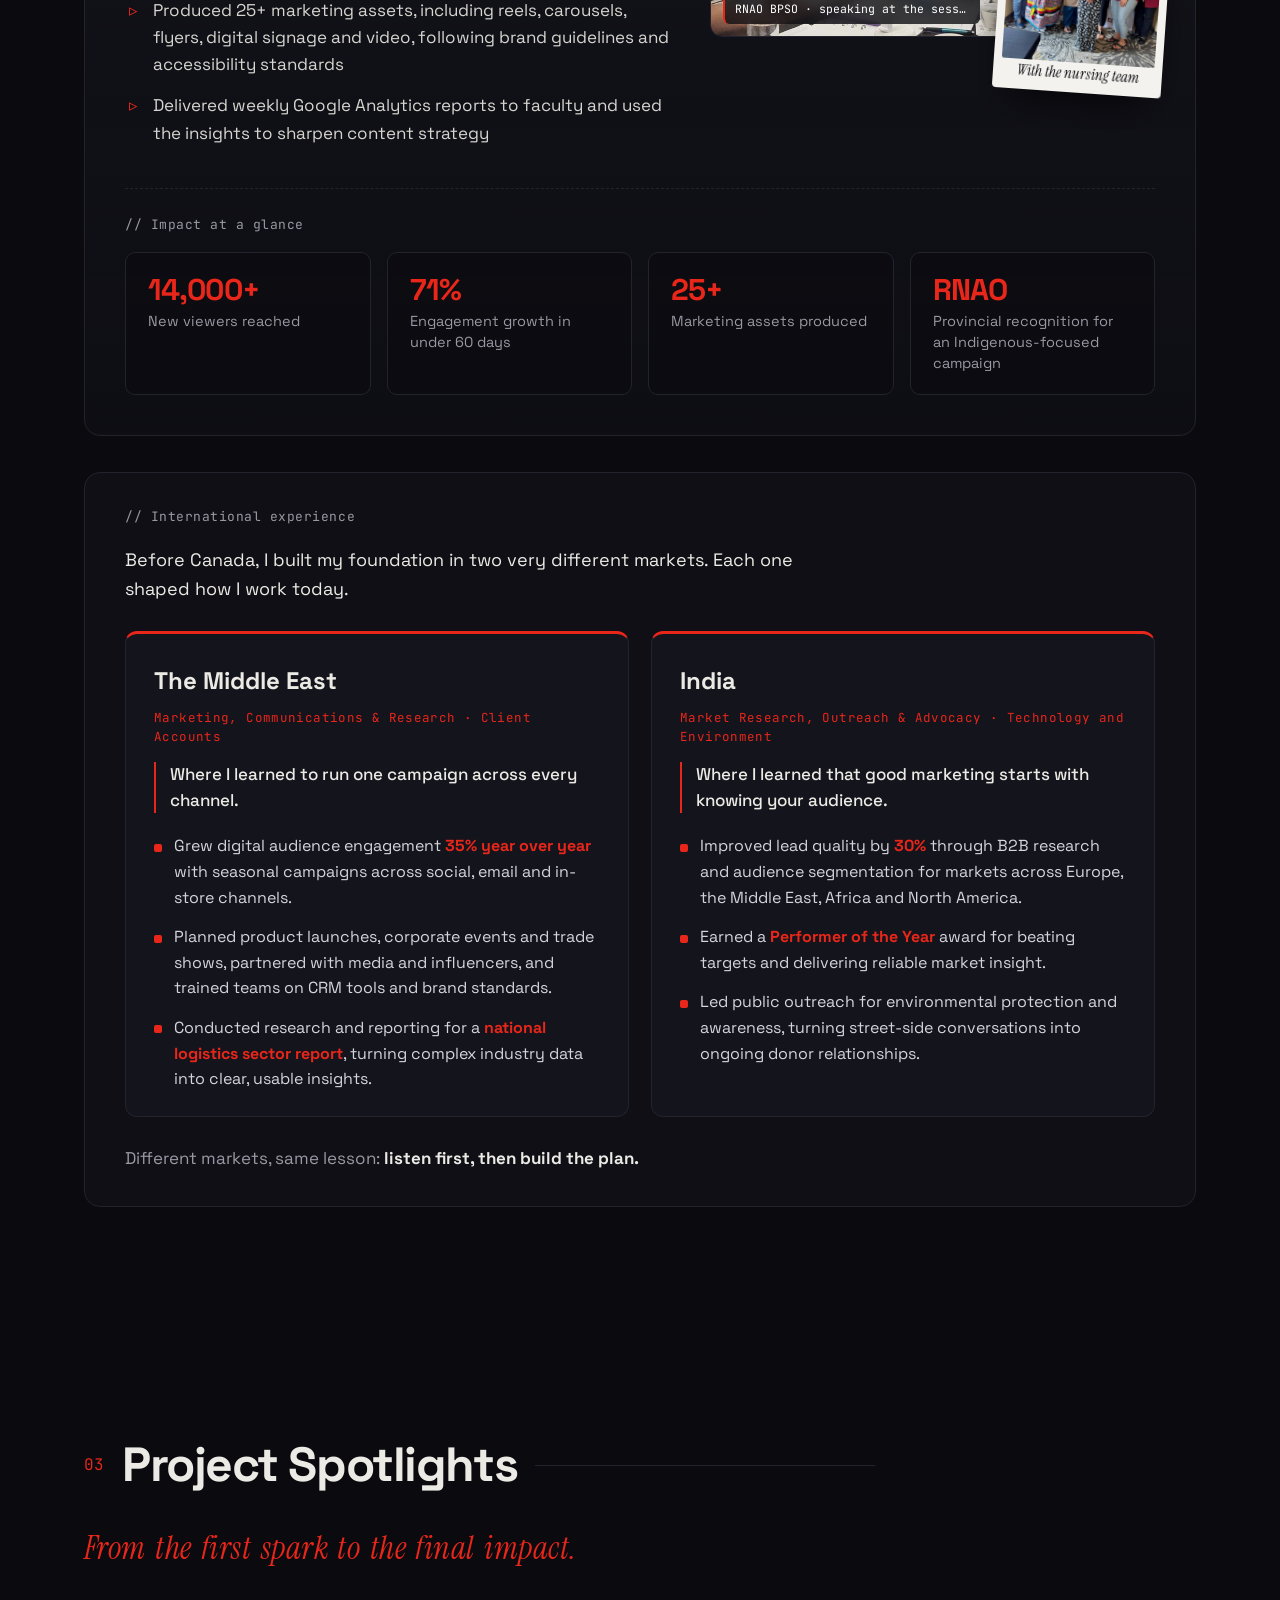
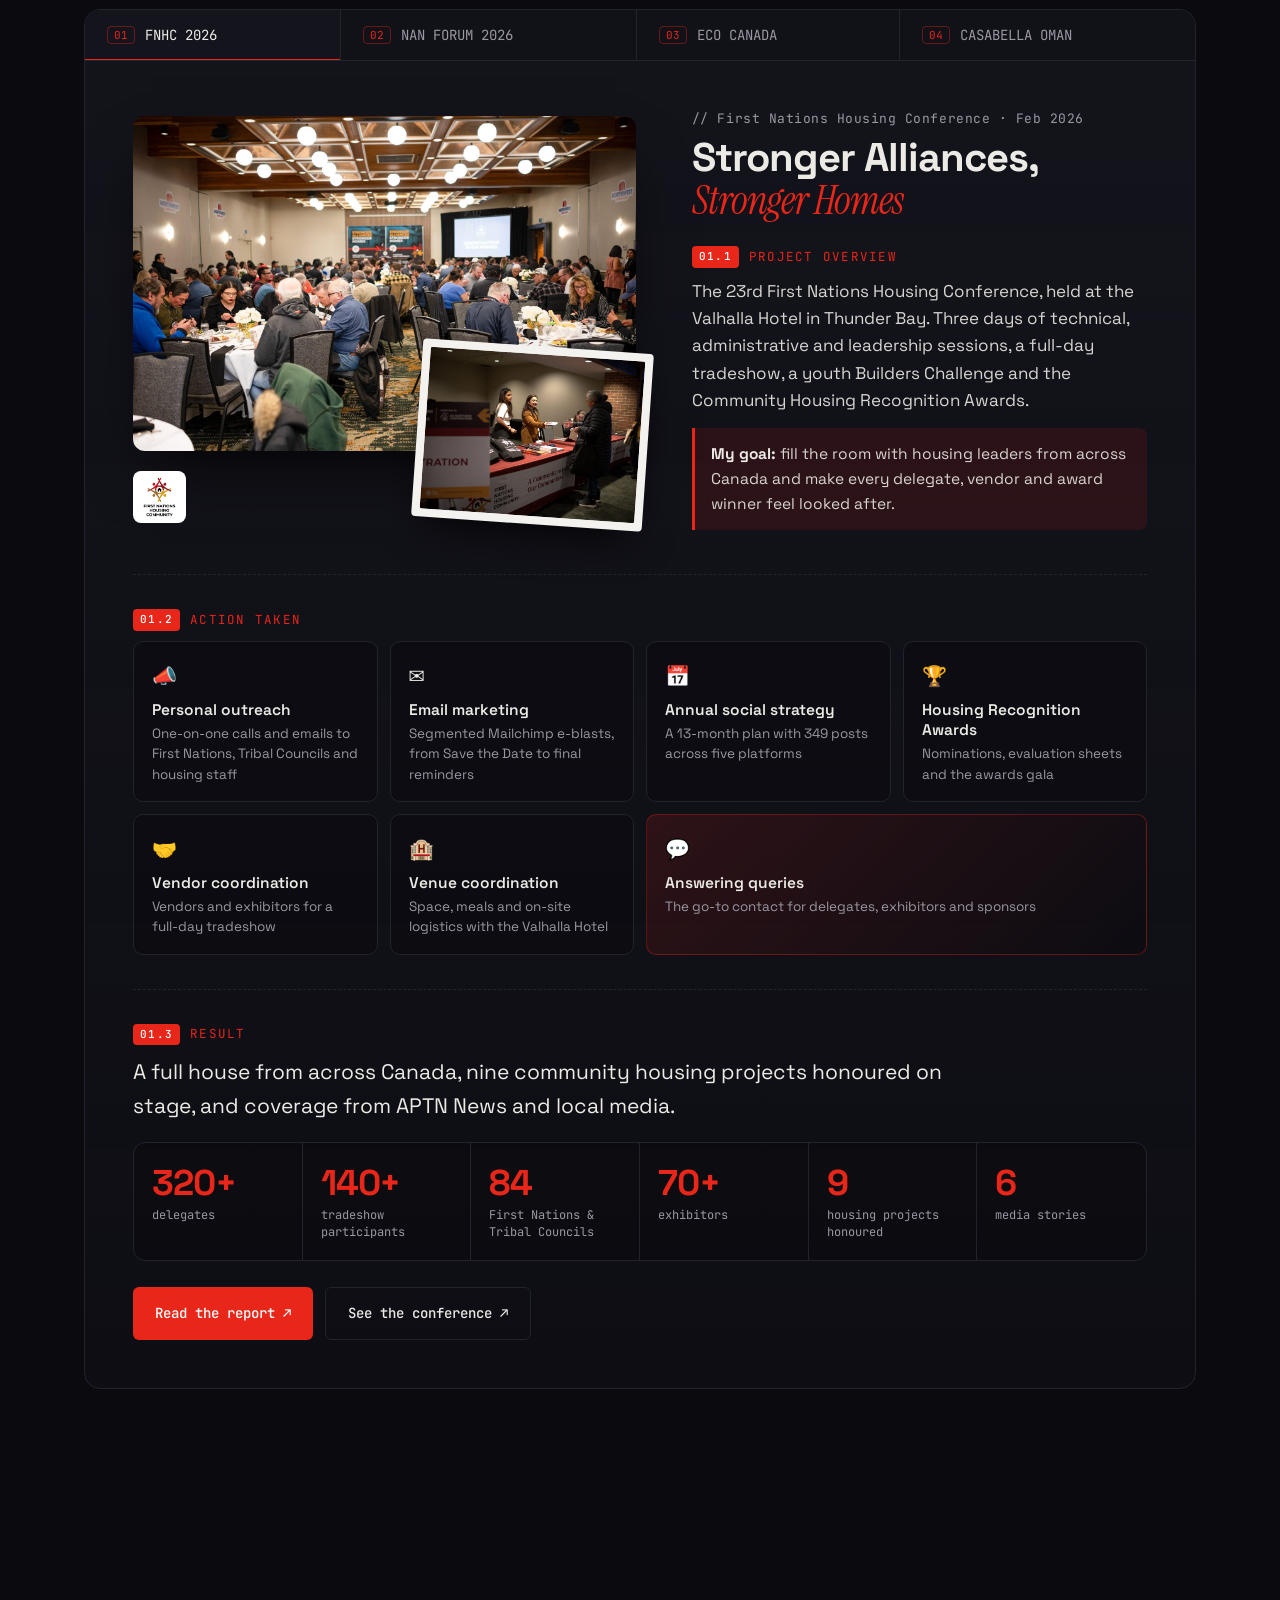
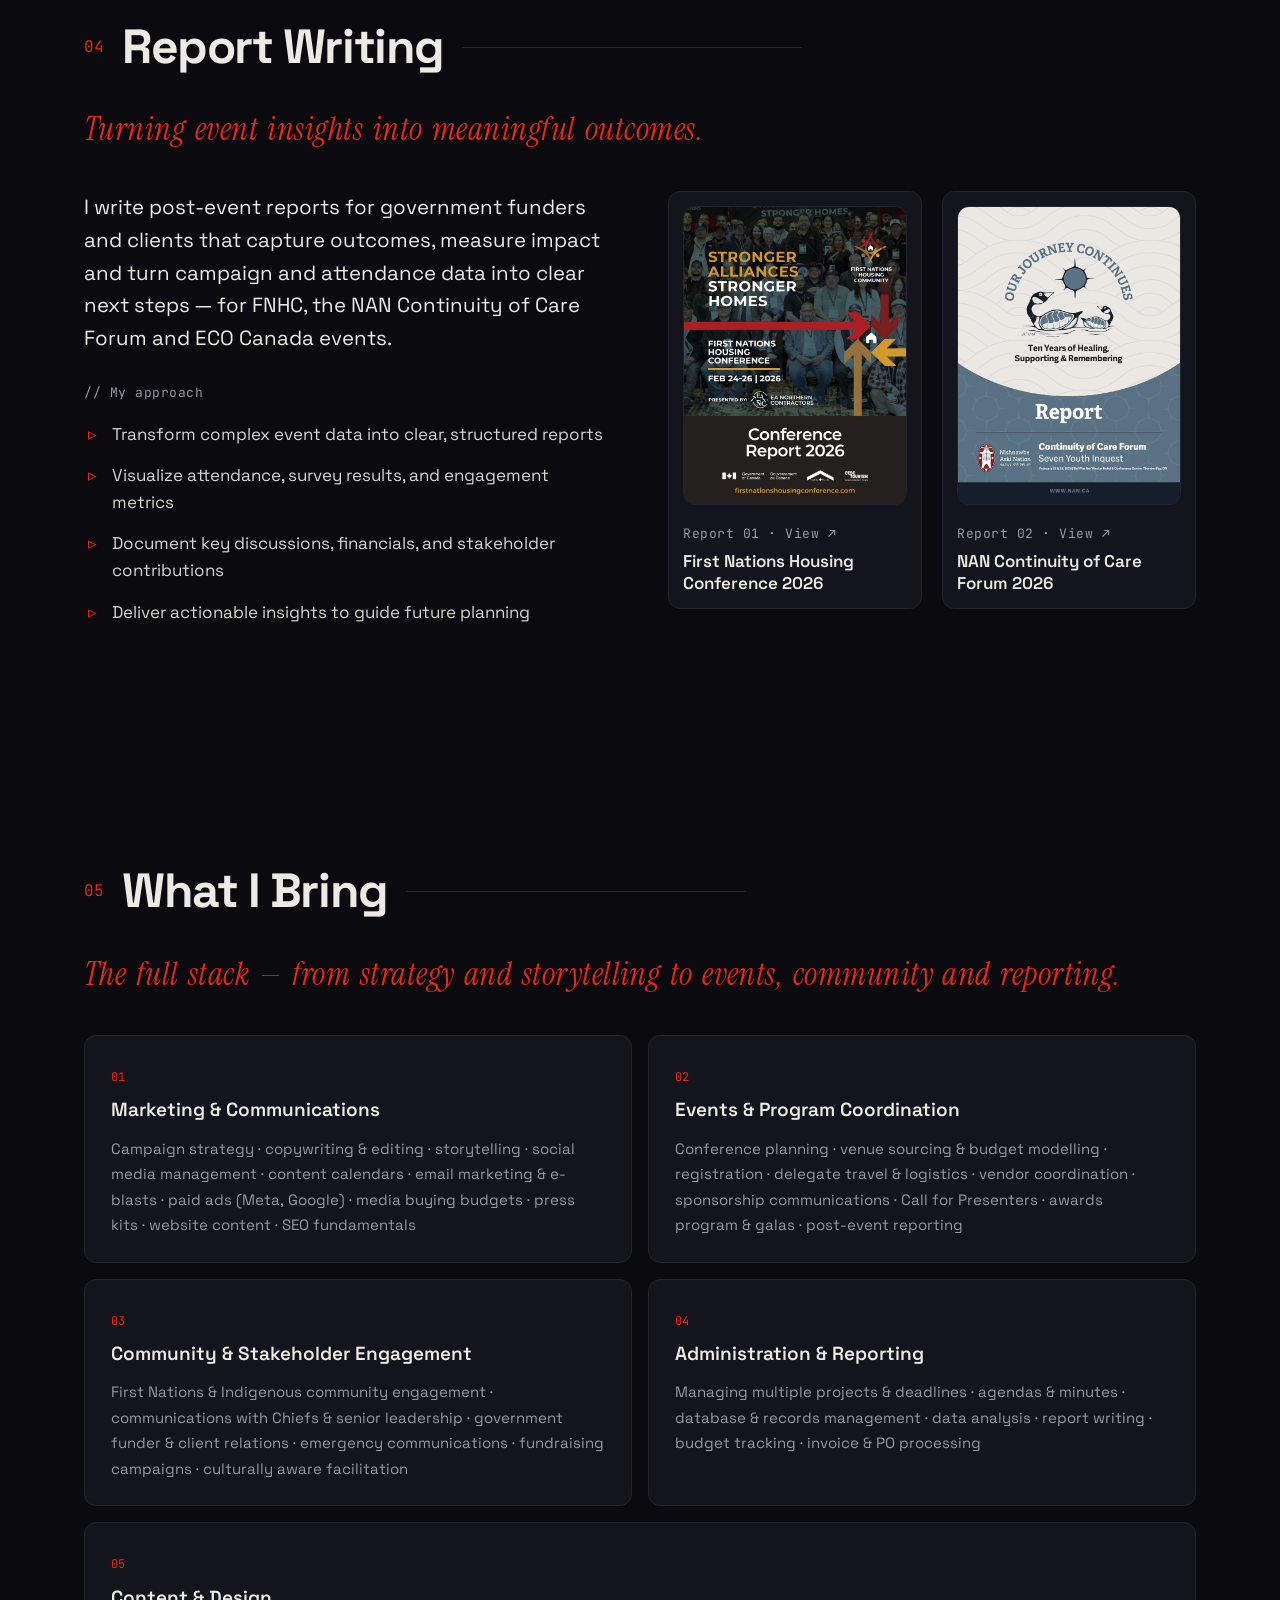
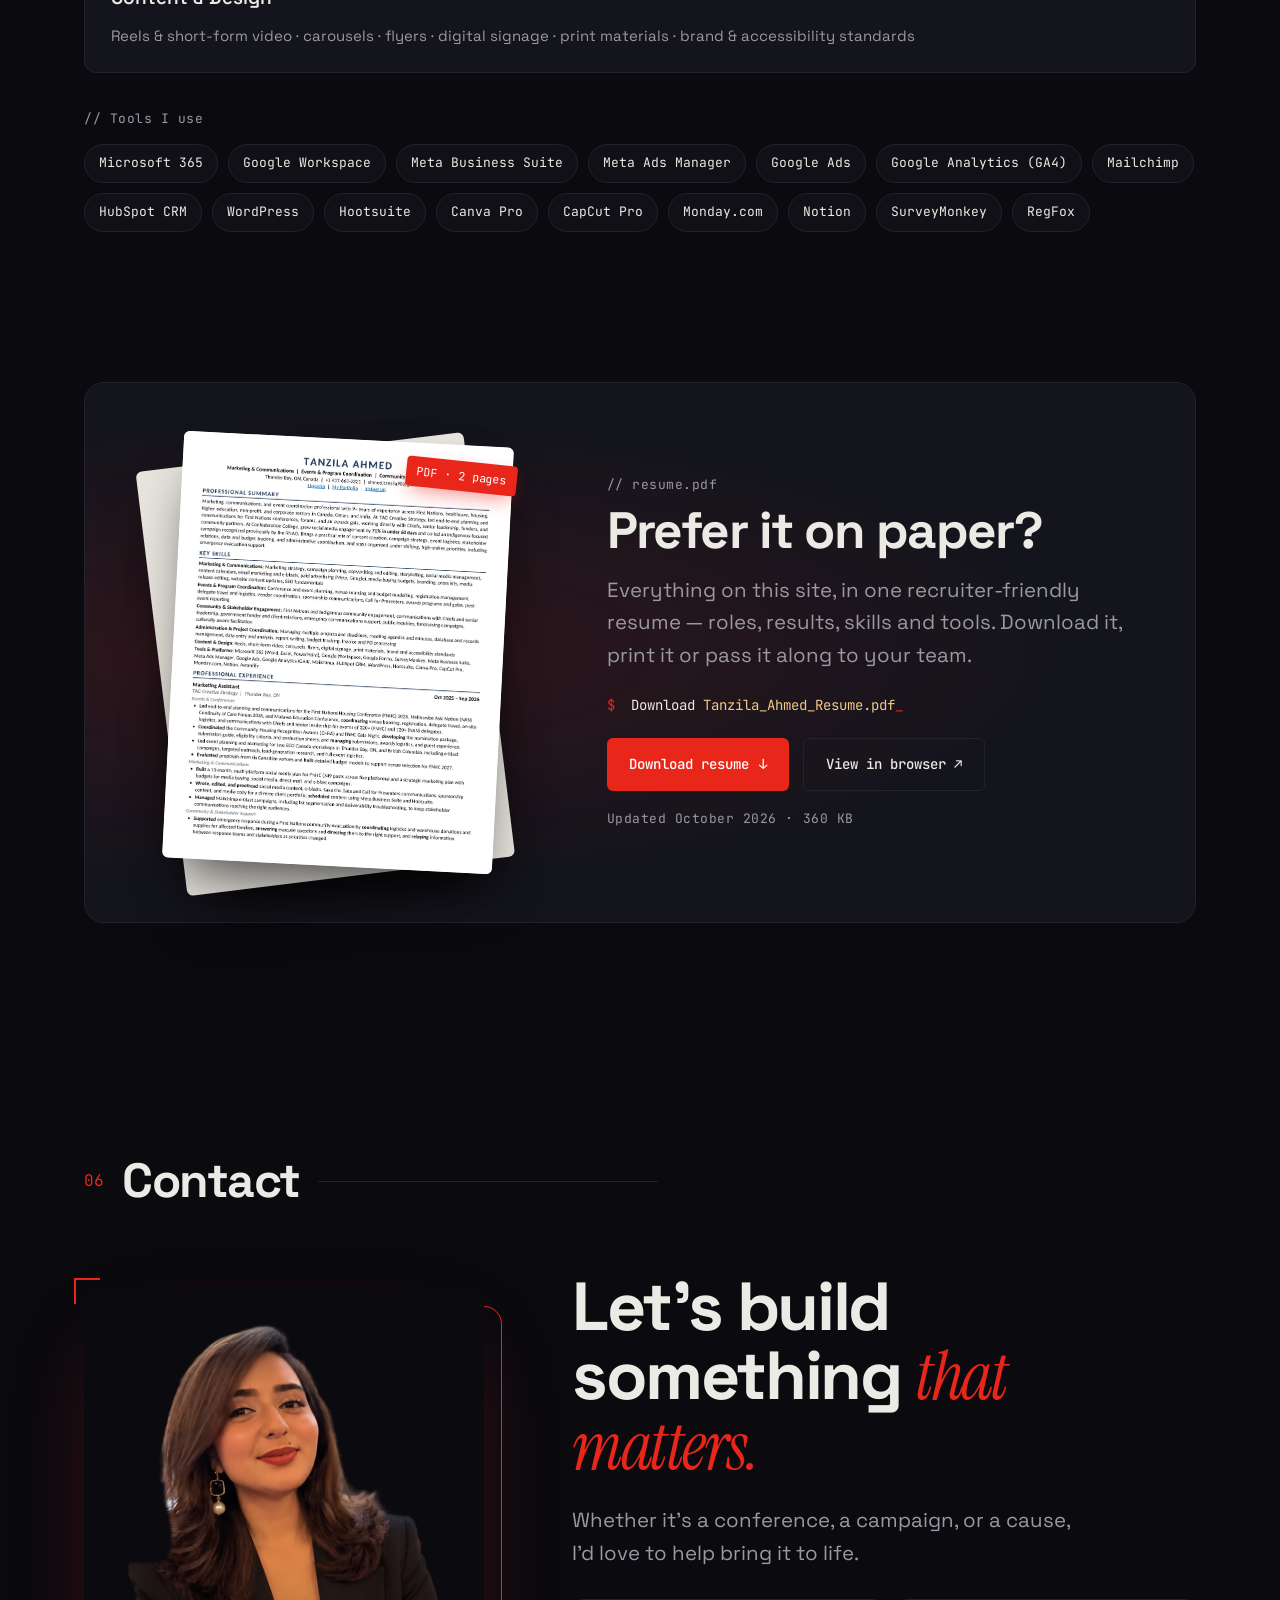
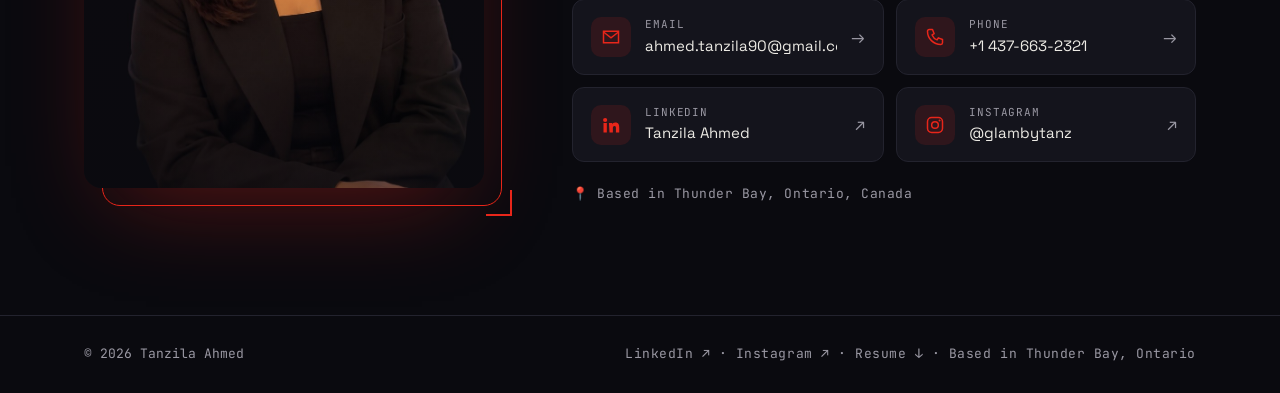
==== commit 5403e467: "Rename section label to International experience Co-Authored-By: Claude Opus 5.5 <noreply@anthropic." ====
--- a/index.html
+++ b/index.html
@@ -280,7 +280,7 @@
       </article>
 
       <div class="earlier reveal">
-        <p class="mono-label">// Before Canada</p>
+        <p class="mono-label">// International experience</p>
         <p class="roots-intro">Before Canada, I built my foundation in two very different markets. Each one shaped how I work today.</p>
         <div class="roots-grid">
           <article class="root-card">
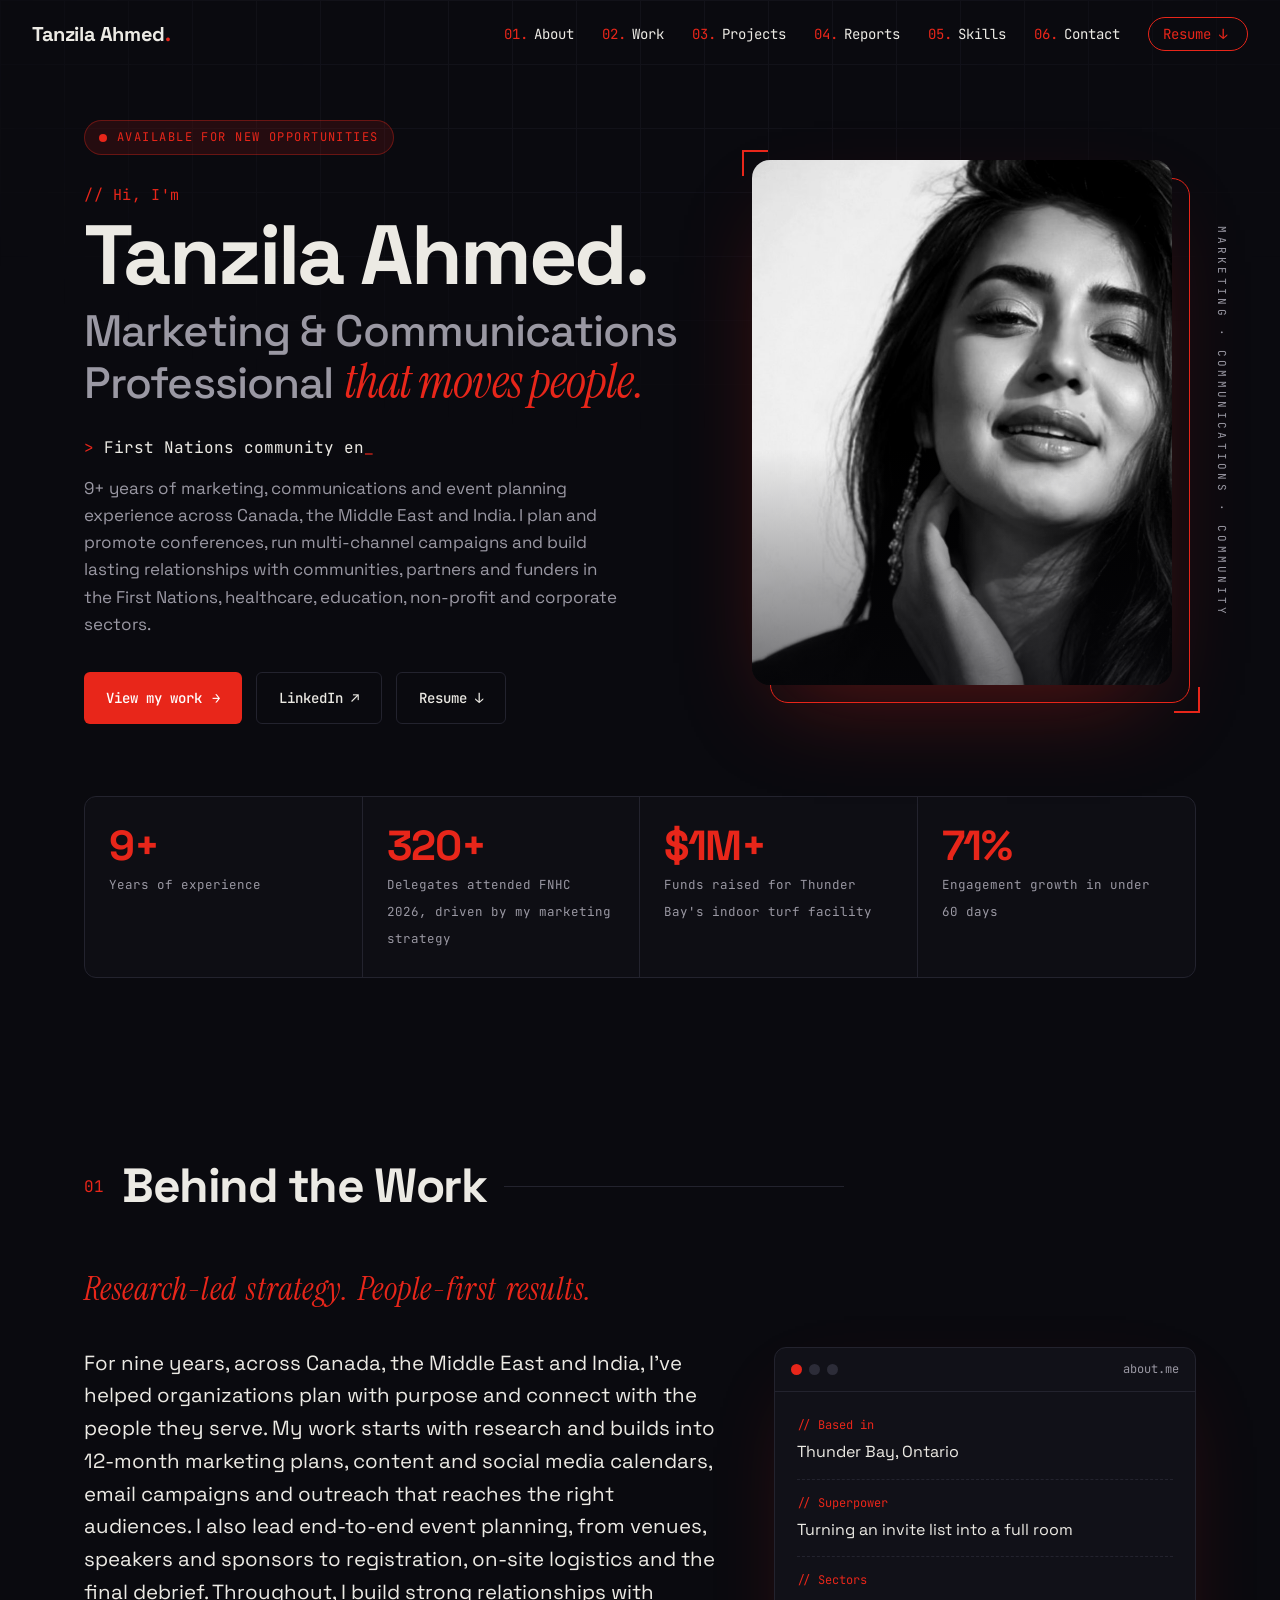
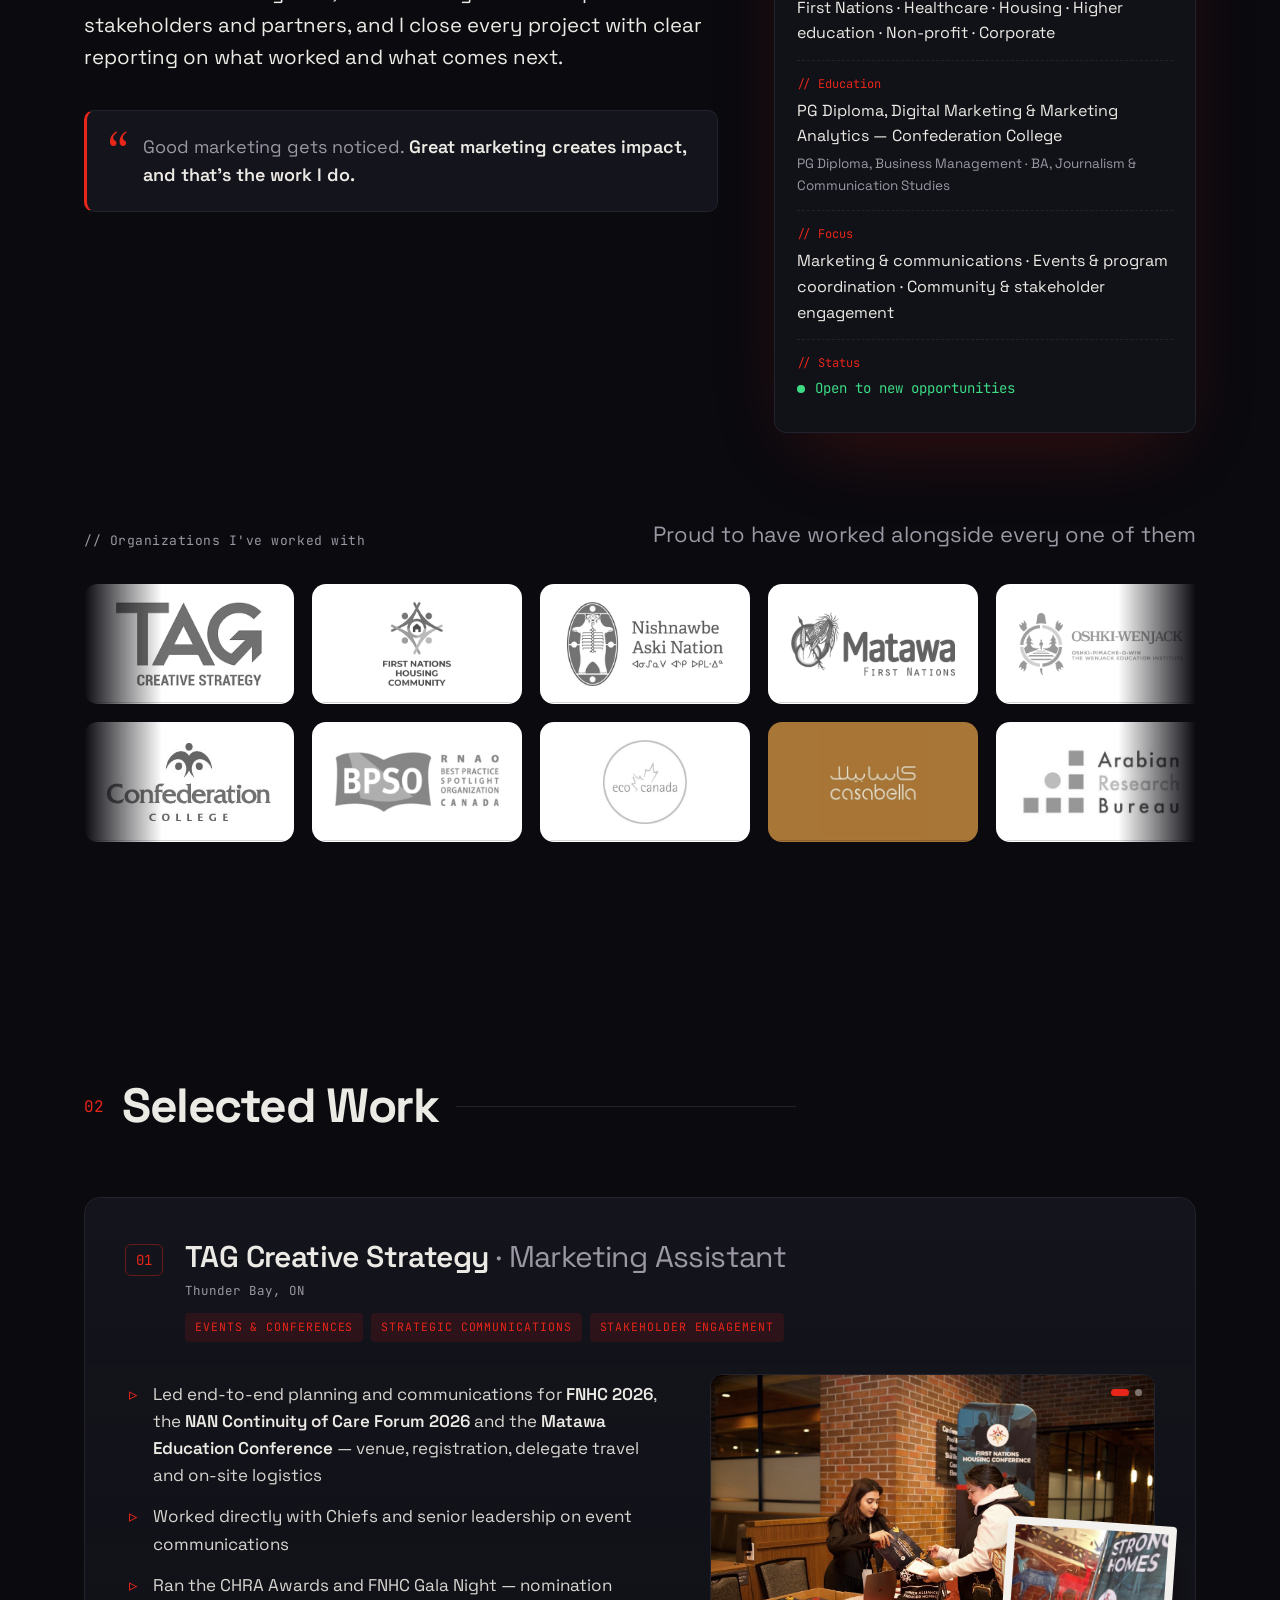
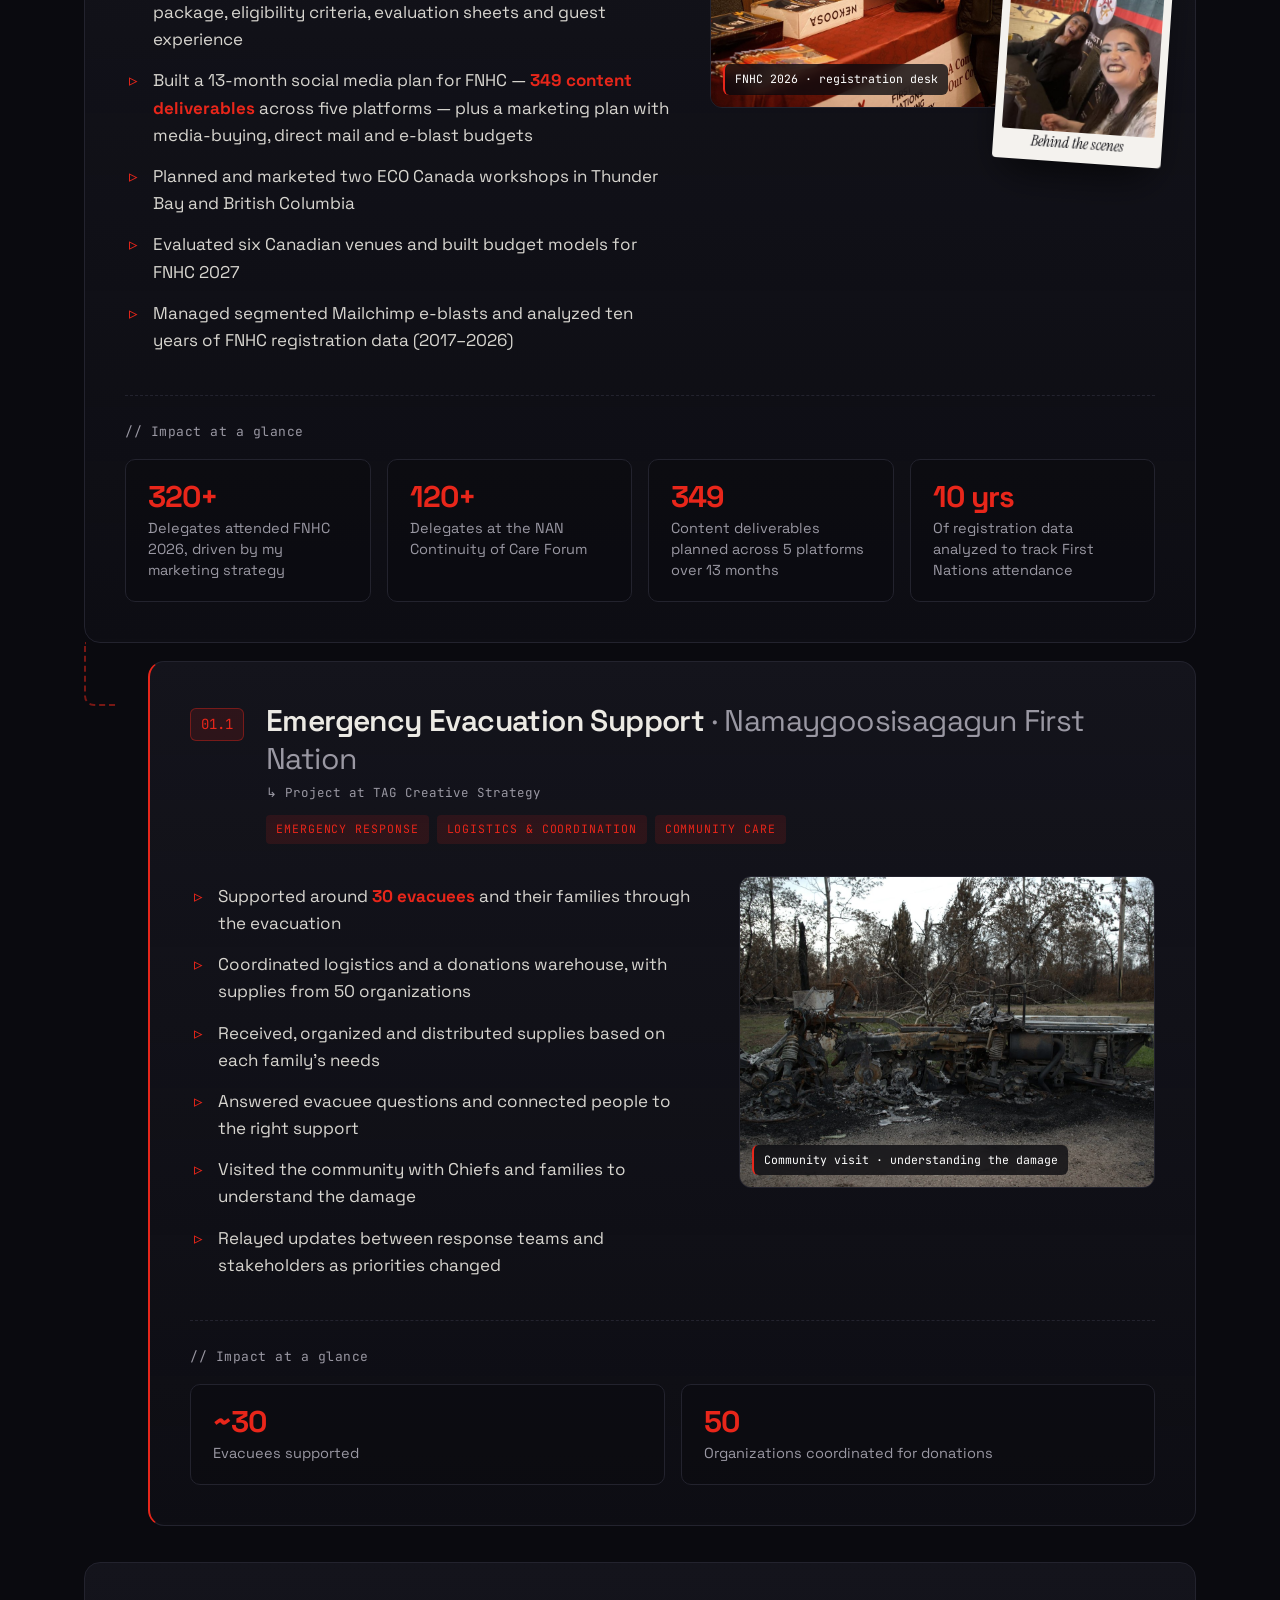
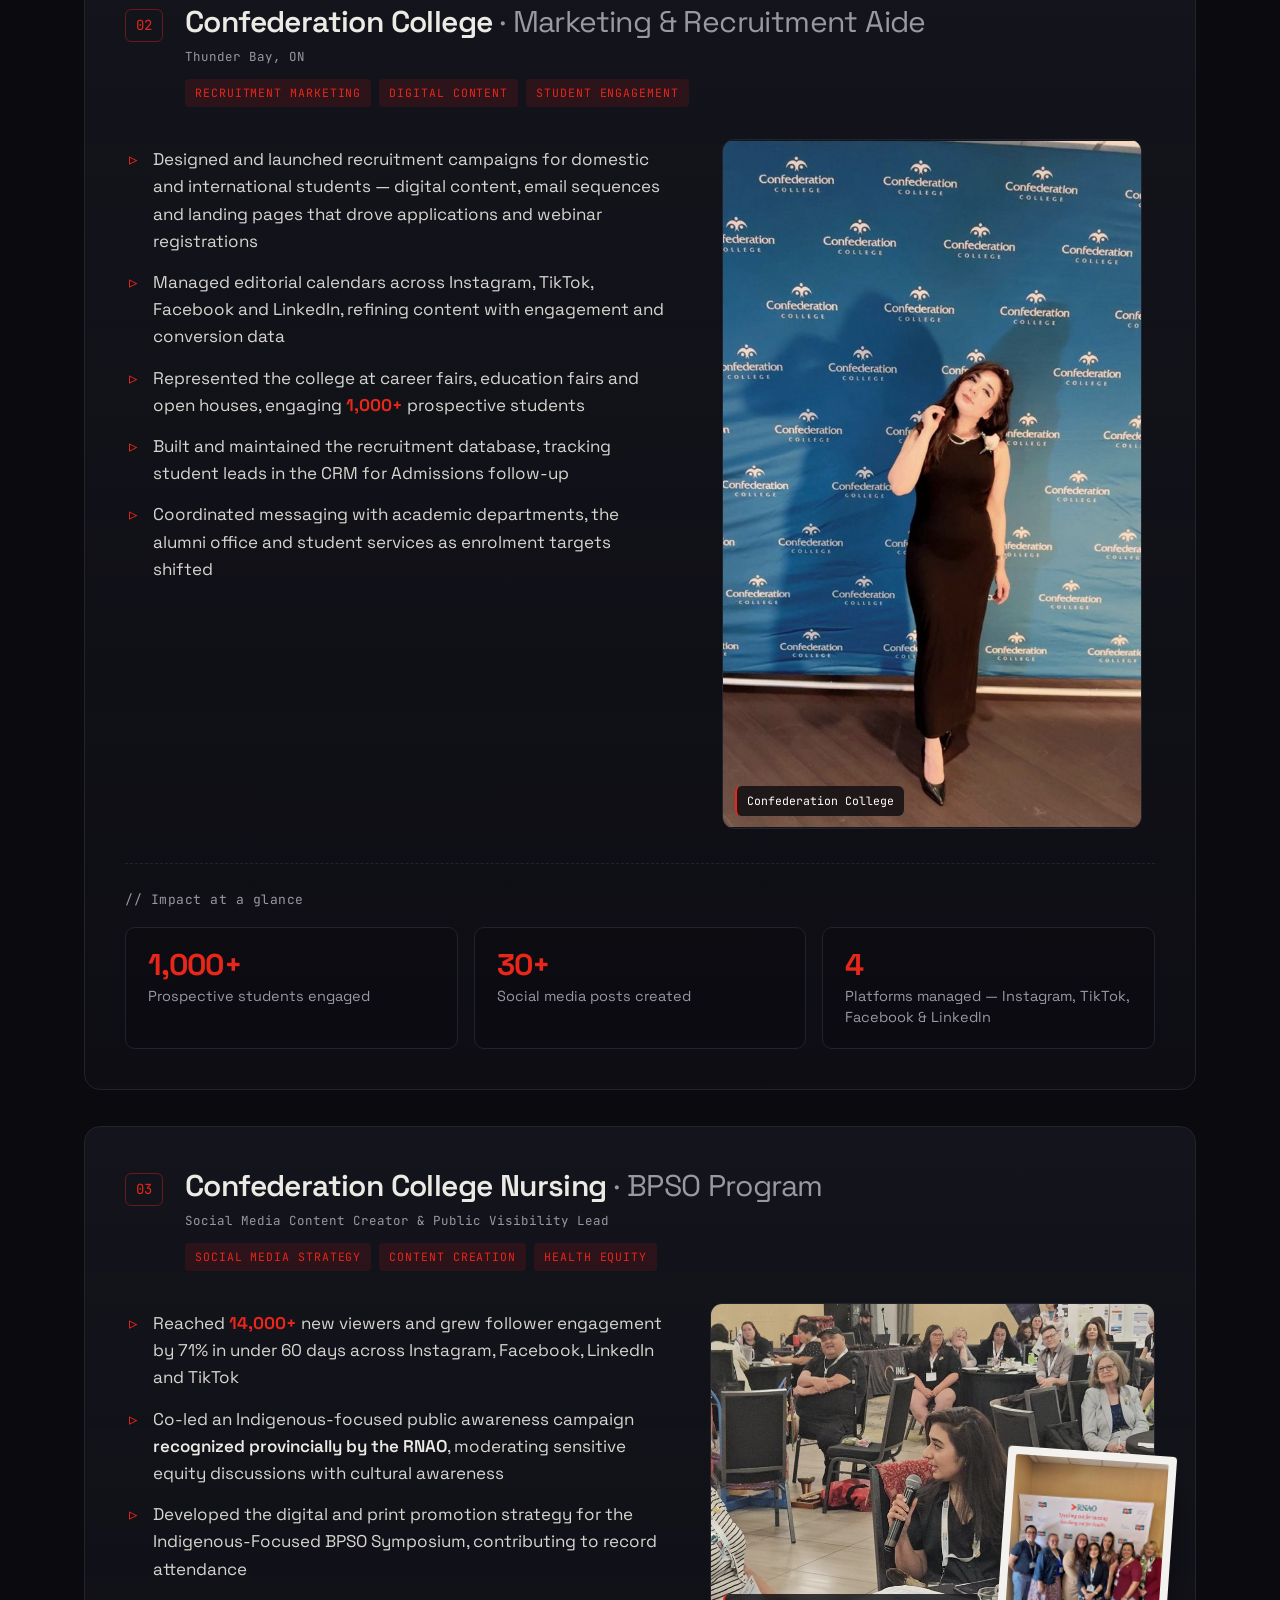
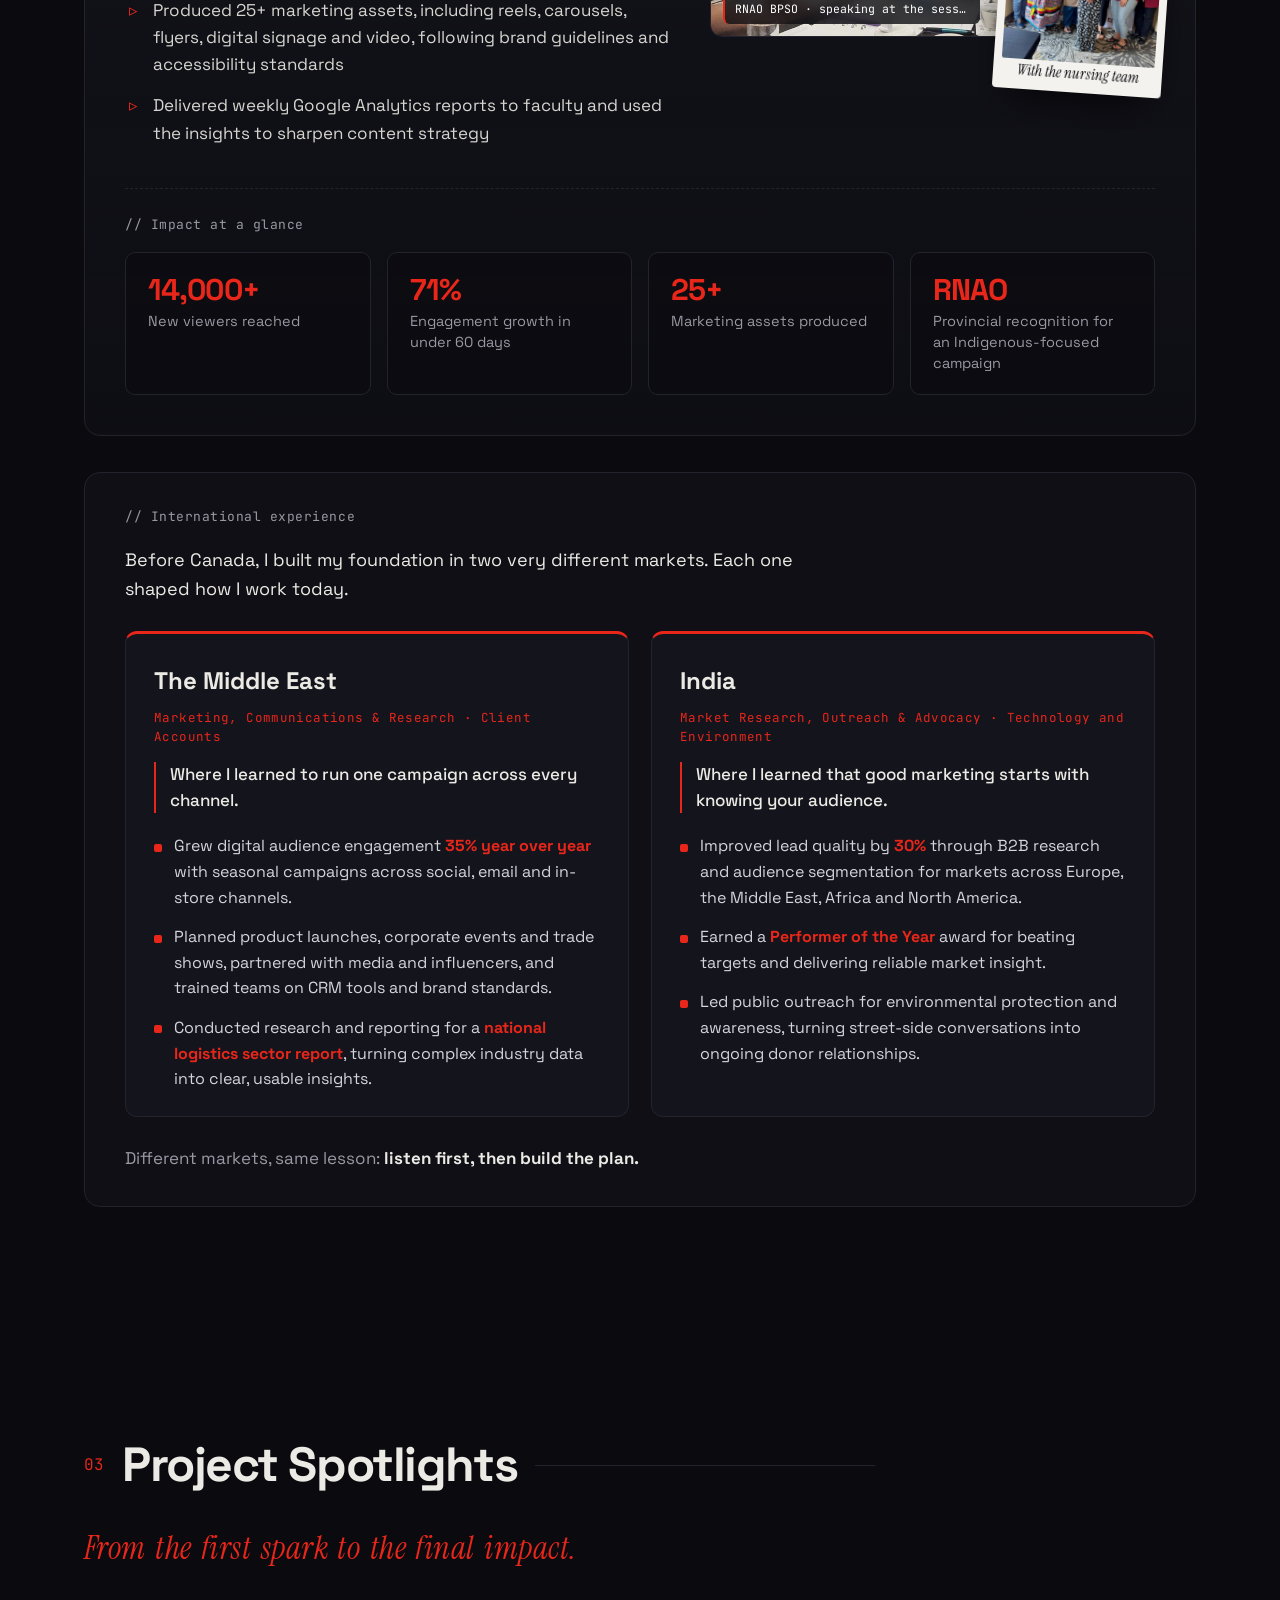
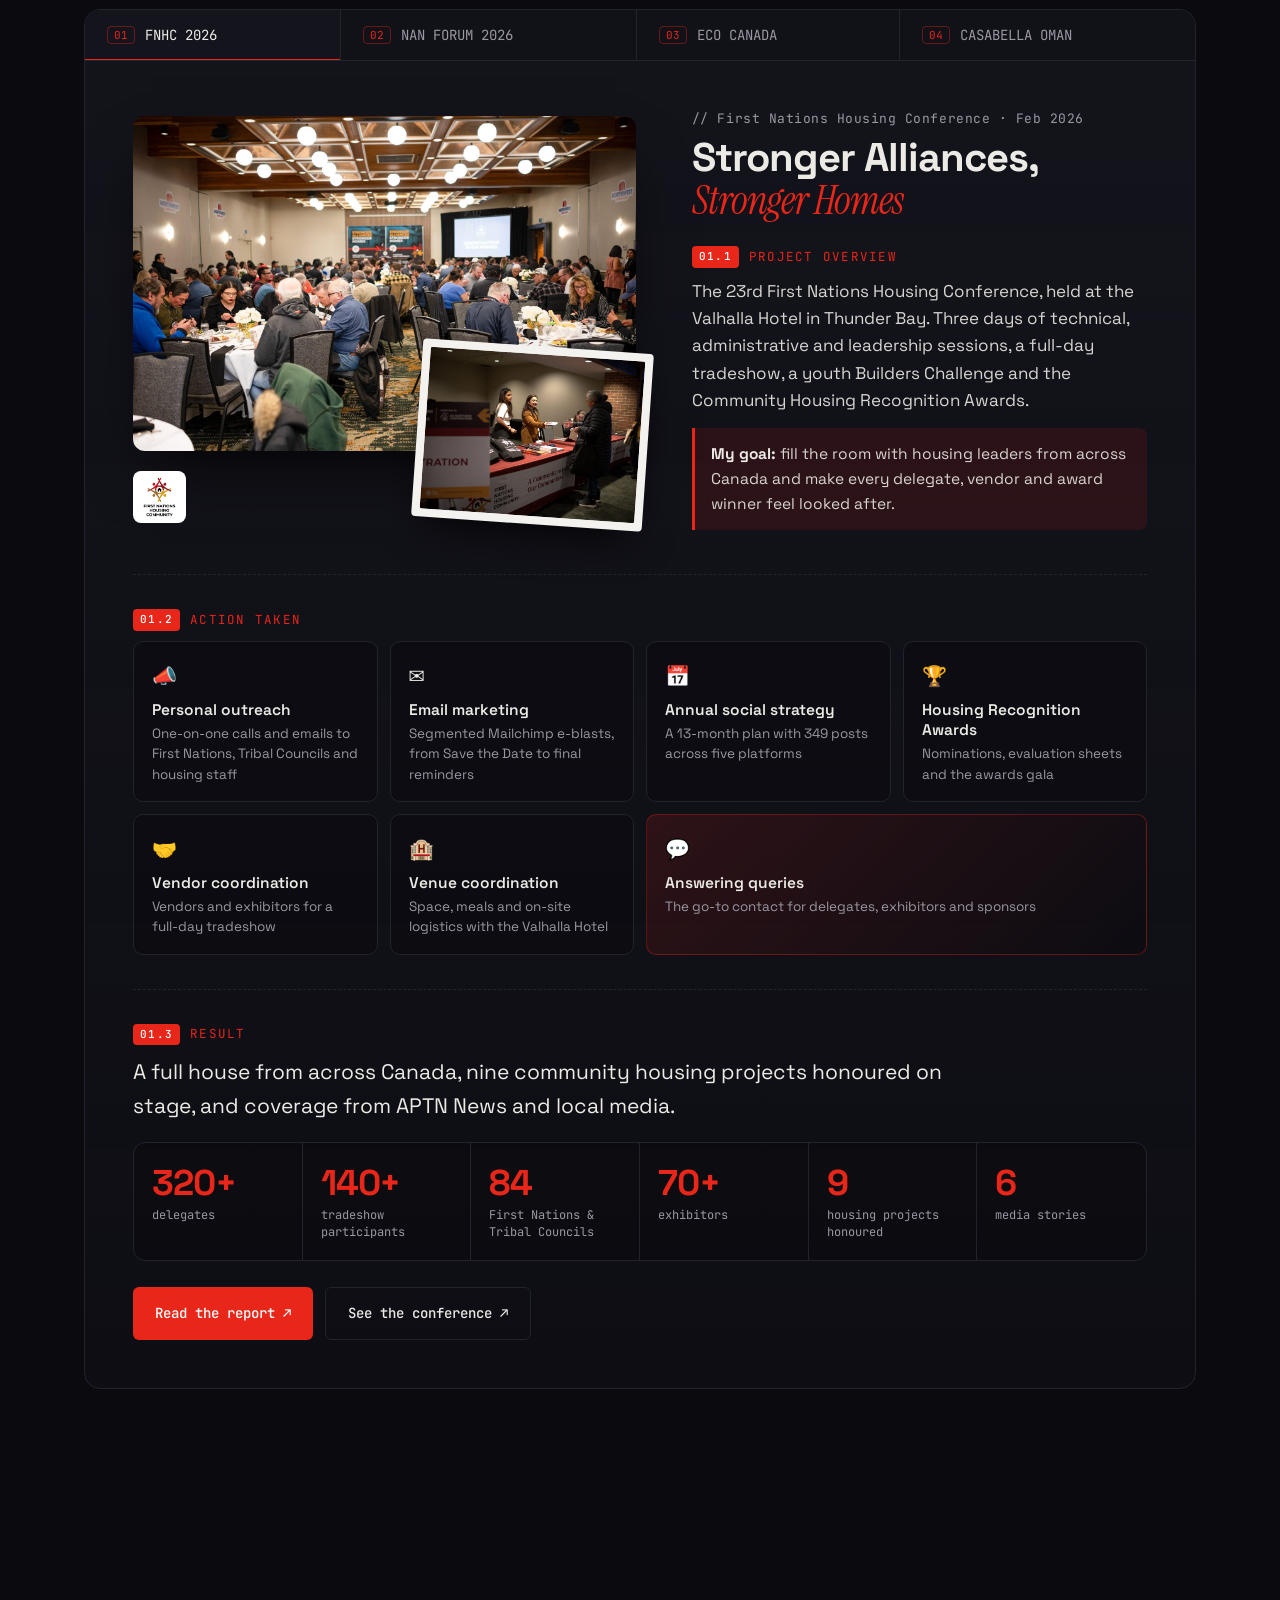
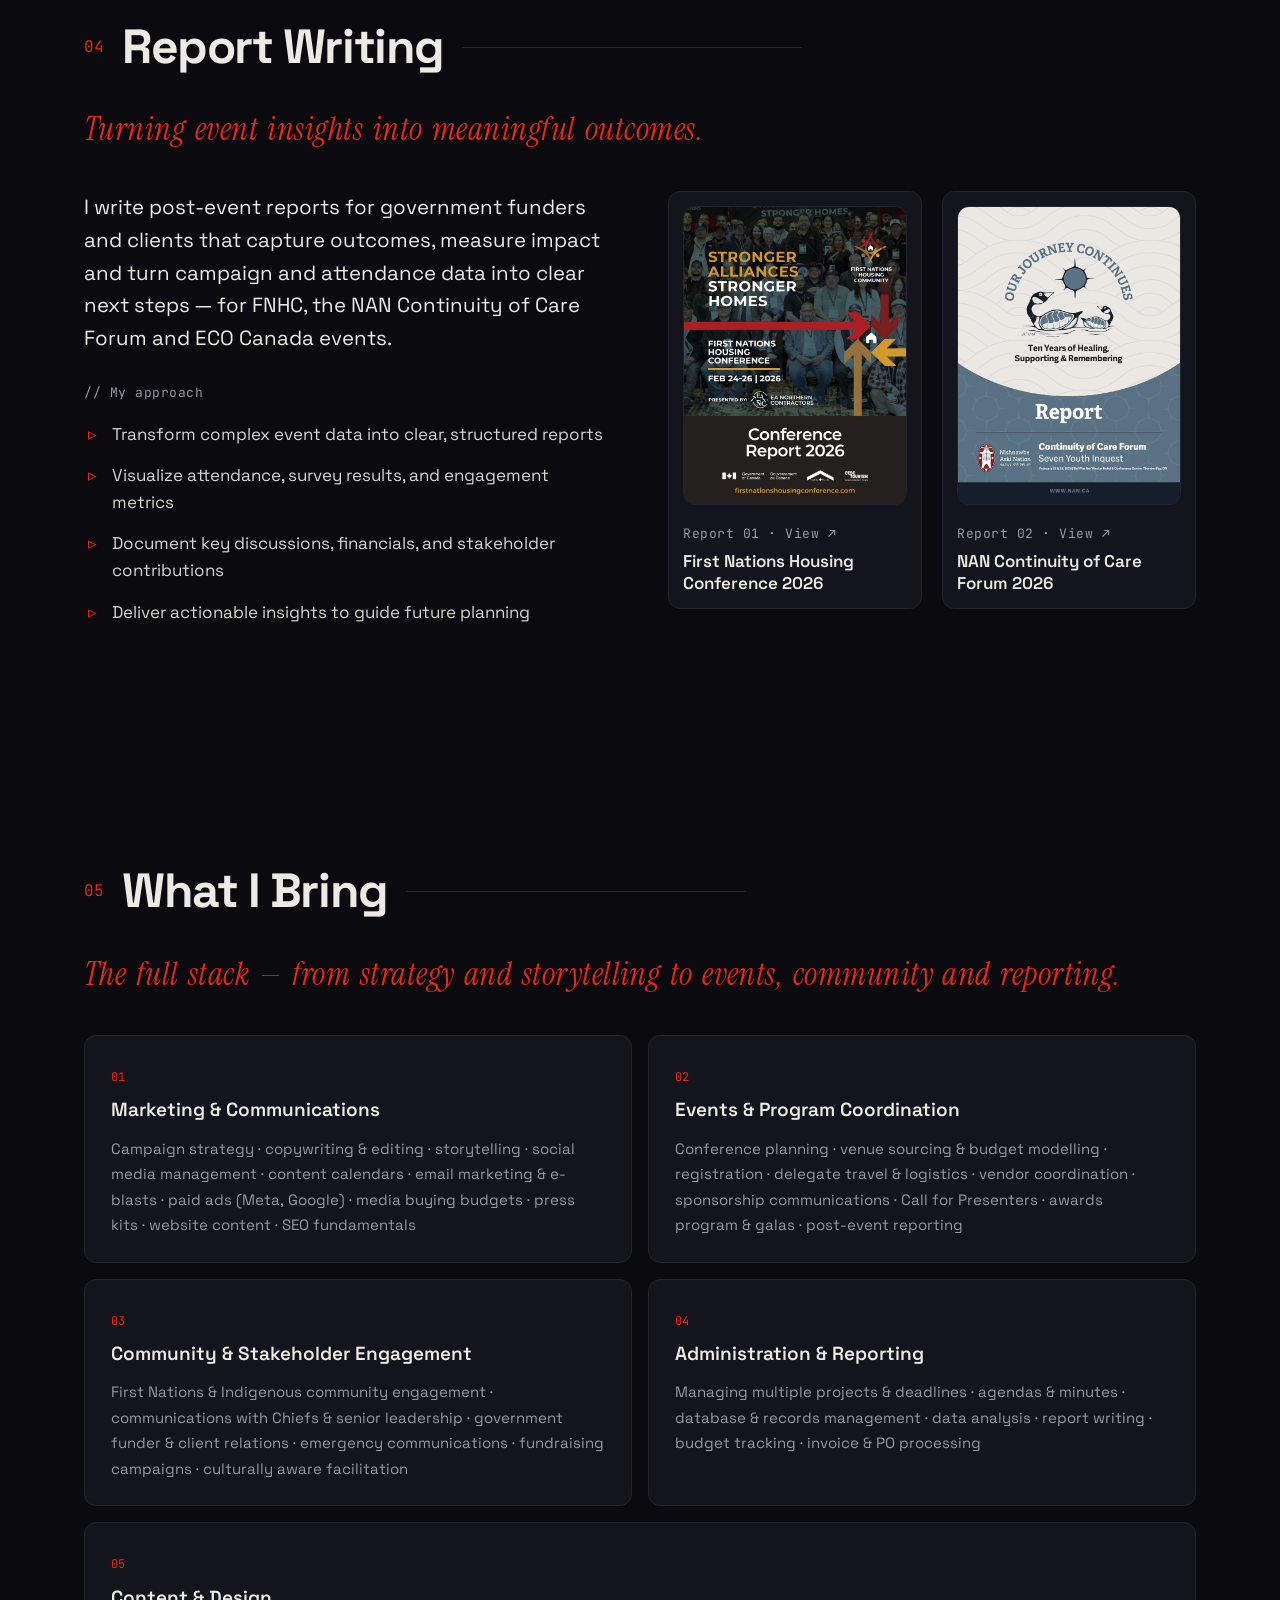
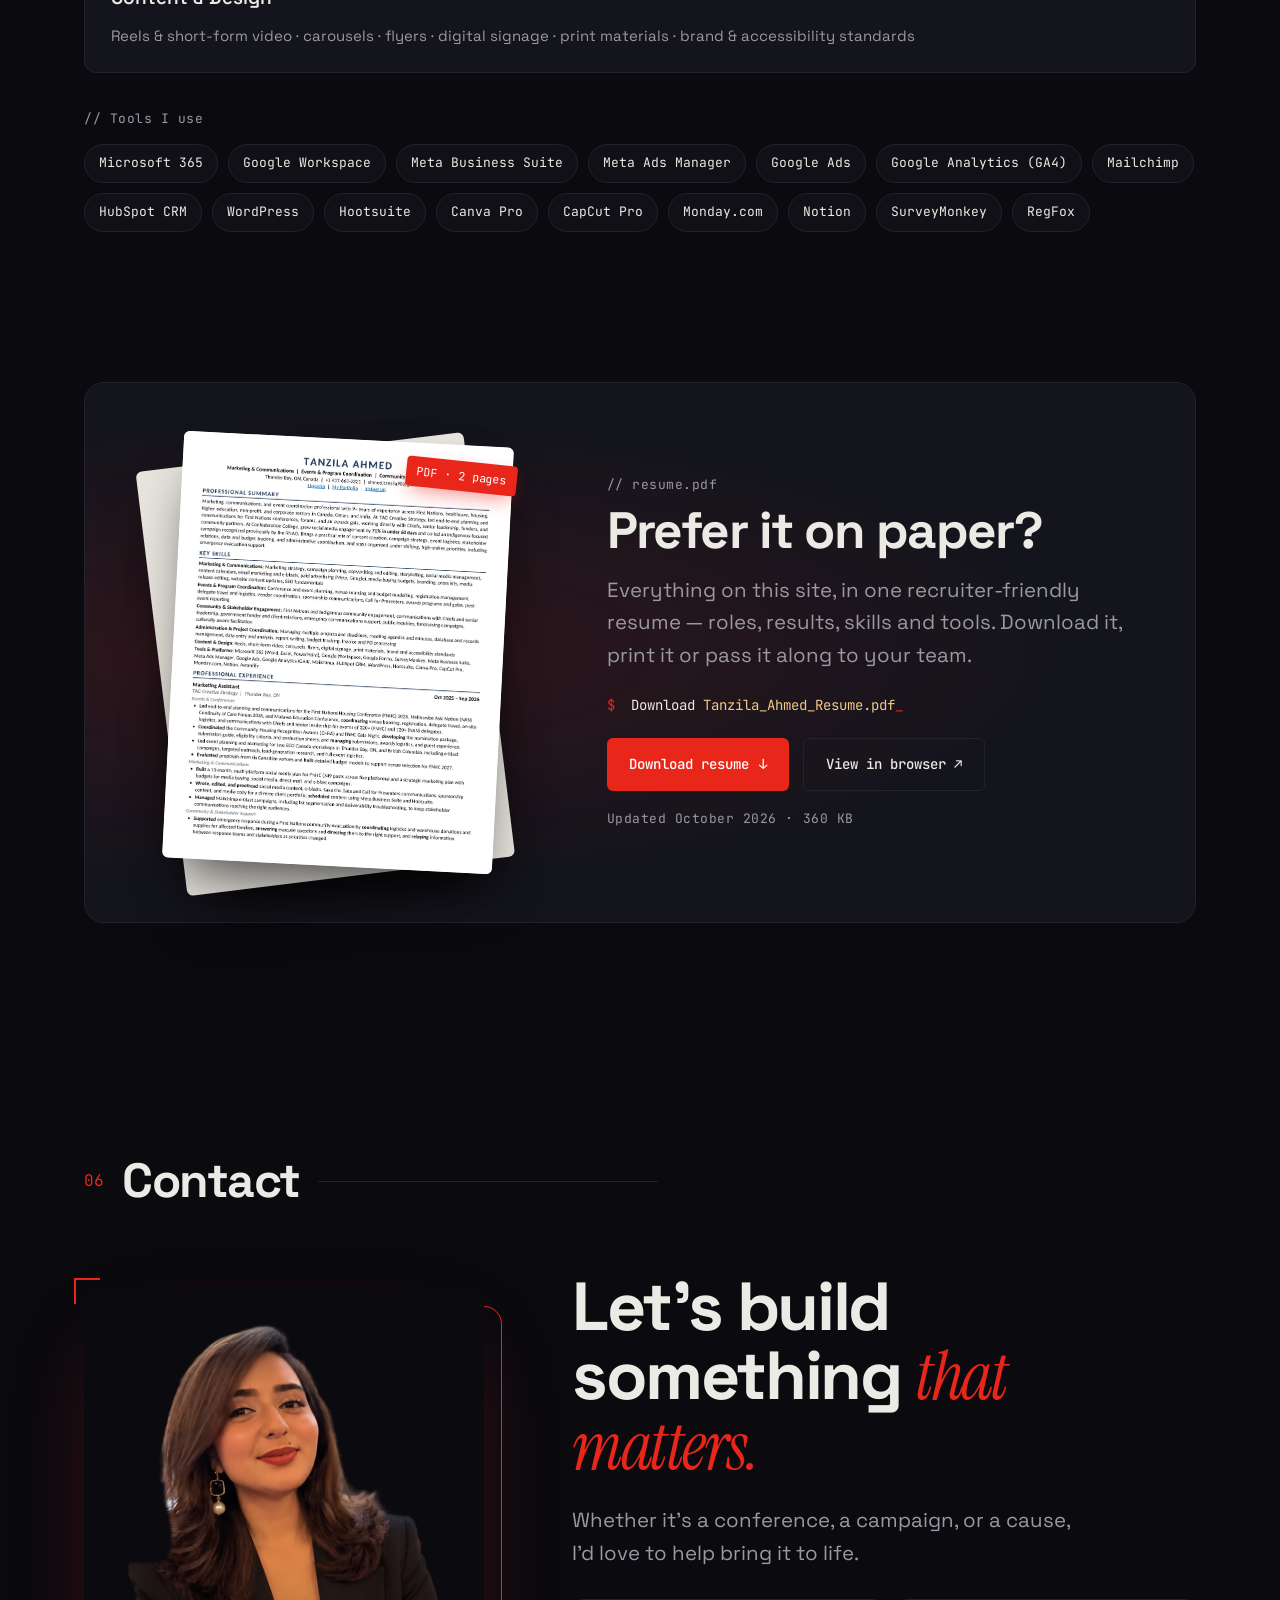
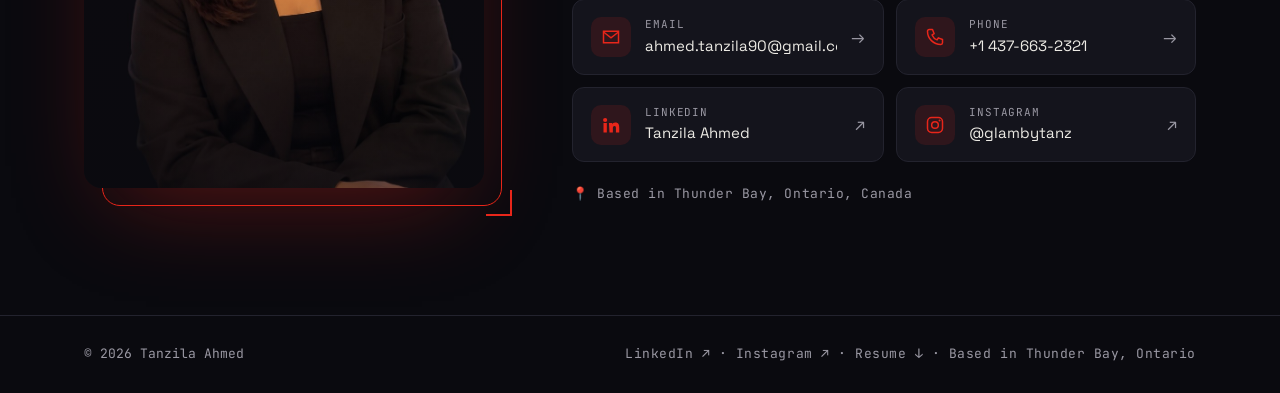
==== commit c0c2070c: "Bust browser cache for stylesheet and script Co-Authored-By: Claude Opus 5.5 <noreply@anthropic.com>" ====
--- a/index.html
+++ b/index.html
@@ -14,7 +14,7 @@
 <link rel="preconnect" href="https://fonts.googleapis.com">
 <link rel="preconnect" href="https://fonts.gstatic.com" crossorigin>
 <link rel="stylesheet" href="https://fonts.googleapis.com/css2?family=Instrument+Serif:ital@0;1&family=Space+Grotesk:wght@400;500;600;700&family=JetBrains+Mono:wght@400;500;600&display=swap">
-<link rel="stylesheet" href="assets/style.css">
+<link rel="stylesheet" href="assets/style.css?v=20261113">
 </head>
 <body>
 
@@ -662,6 +662,6 @@
   </div>
 </footer>
 
-<script src="assets/main.js"></script>
+<script src="assets/main.js?v=20261113"></script>
 </body>
 </html>
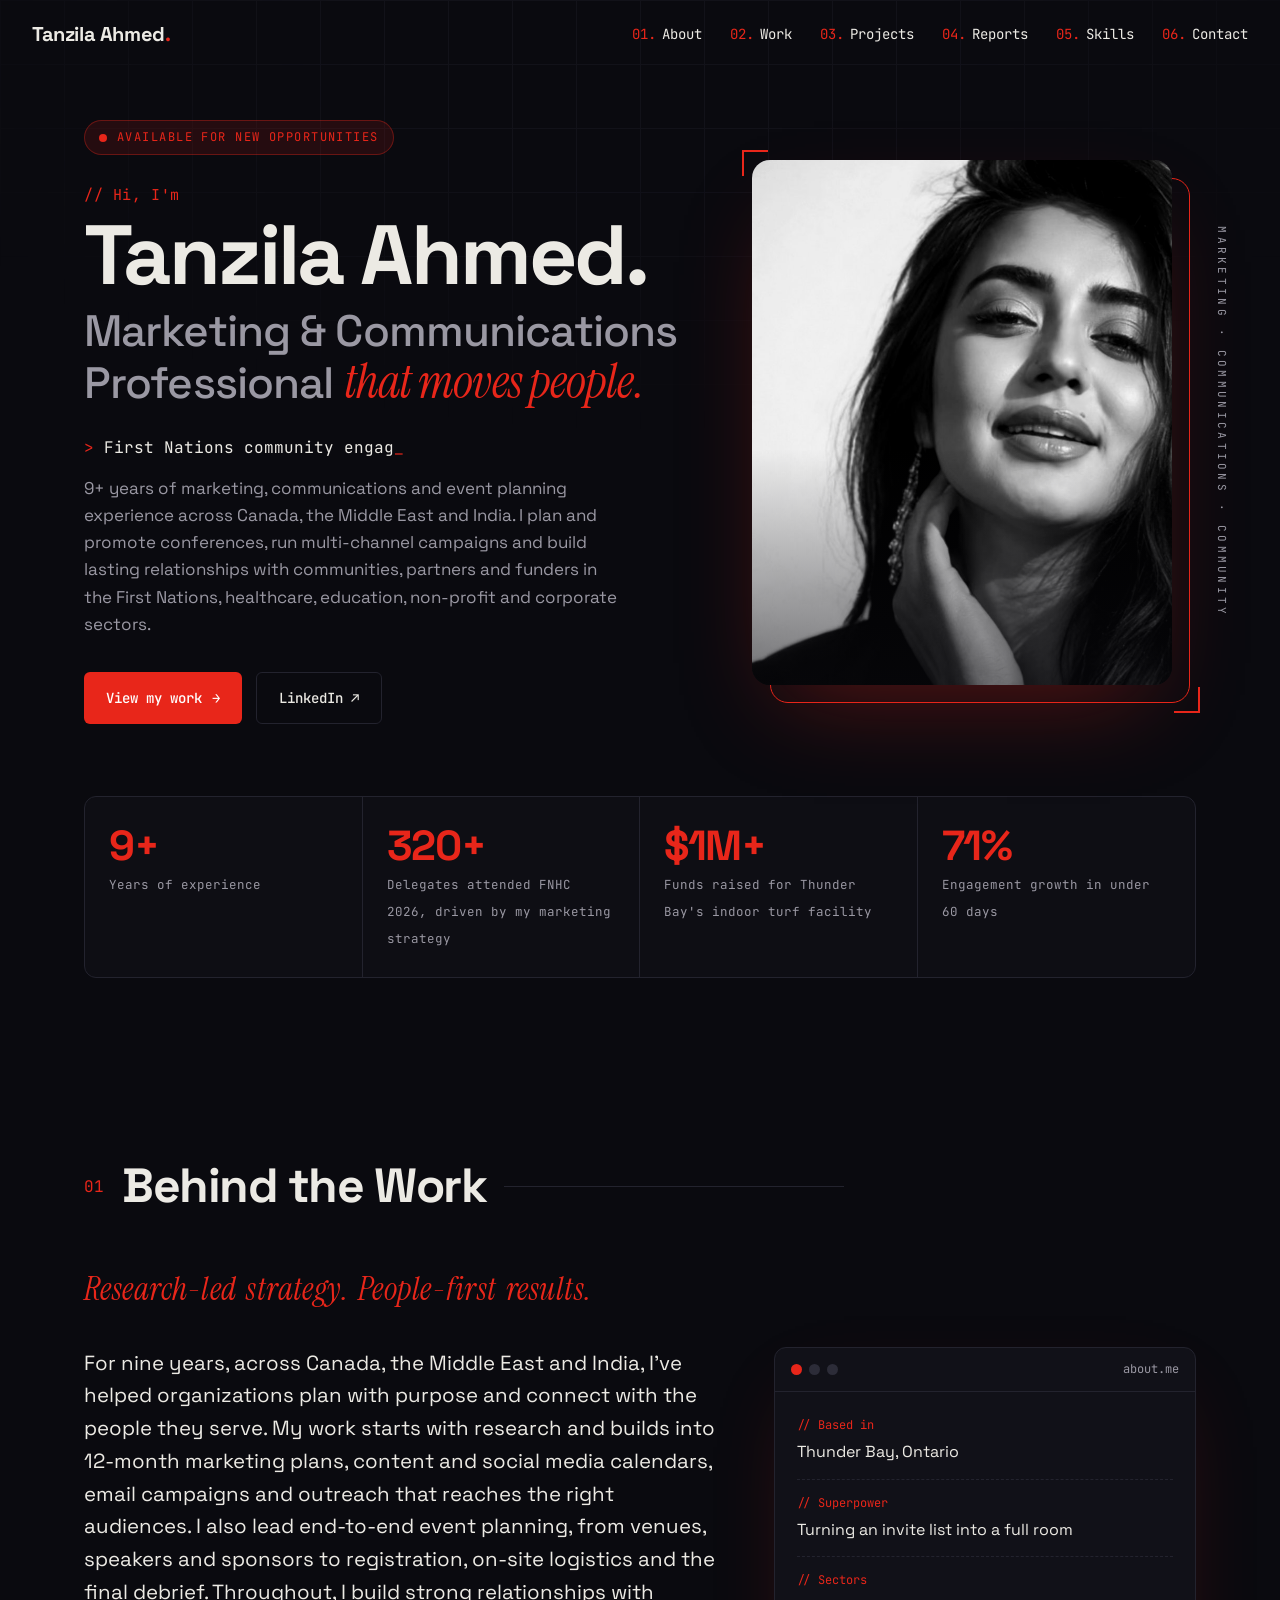
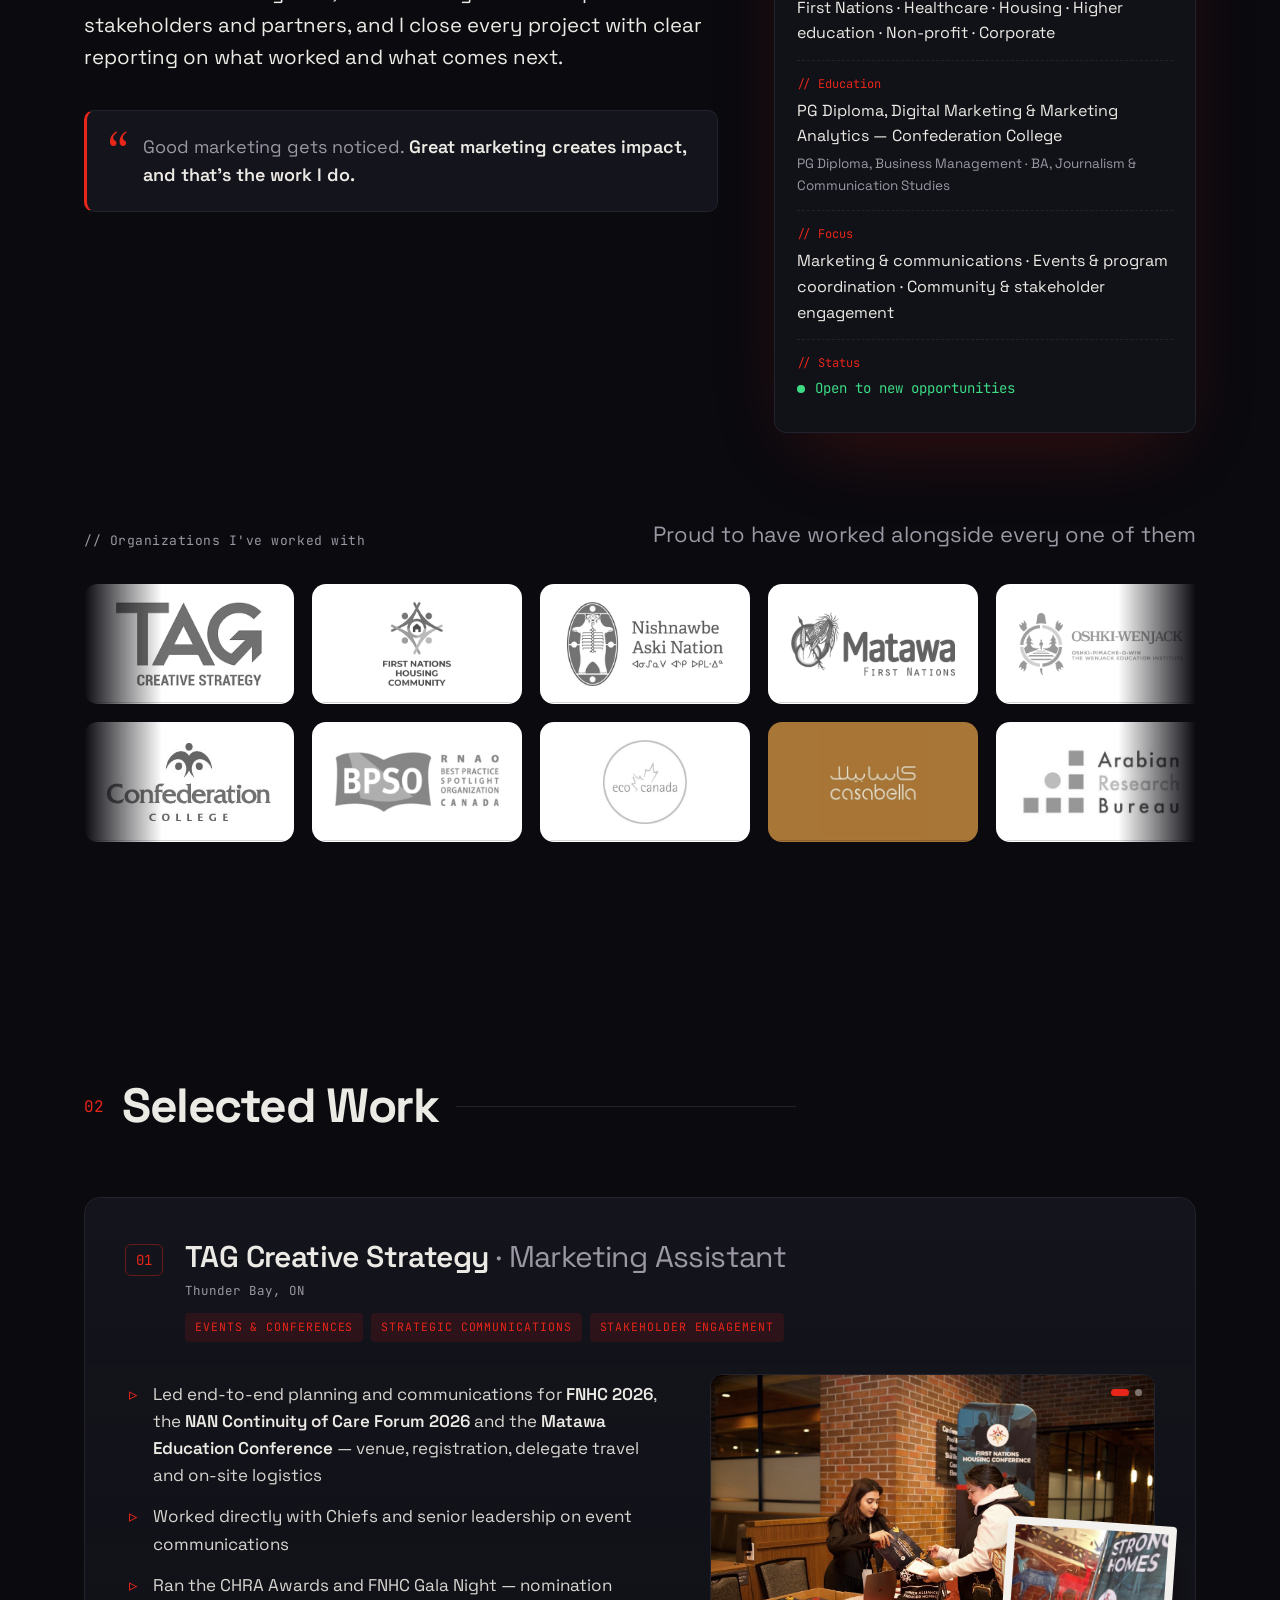
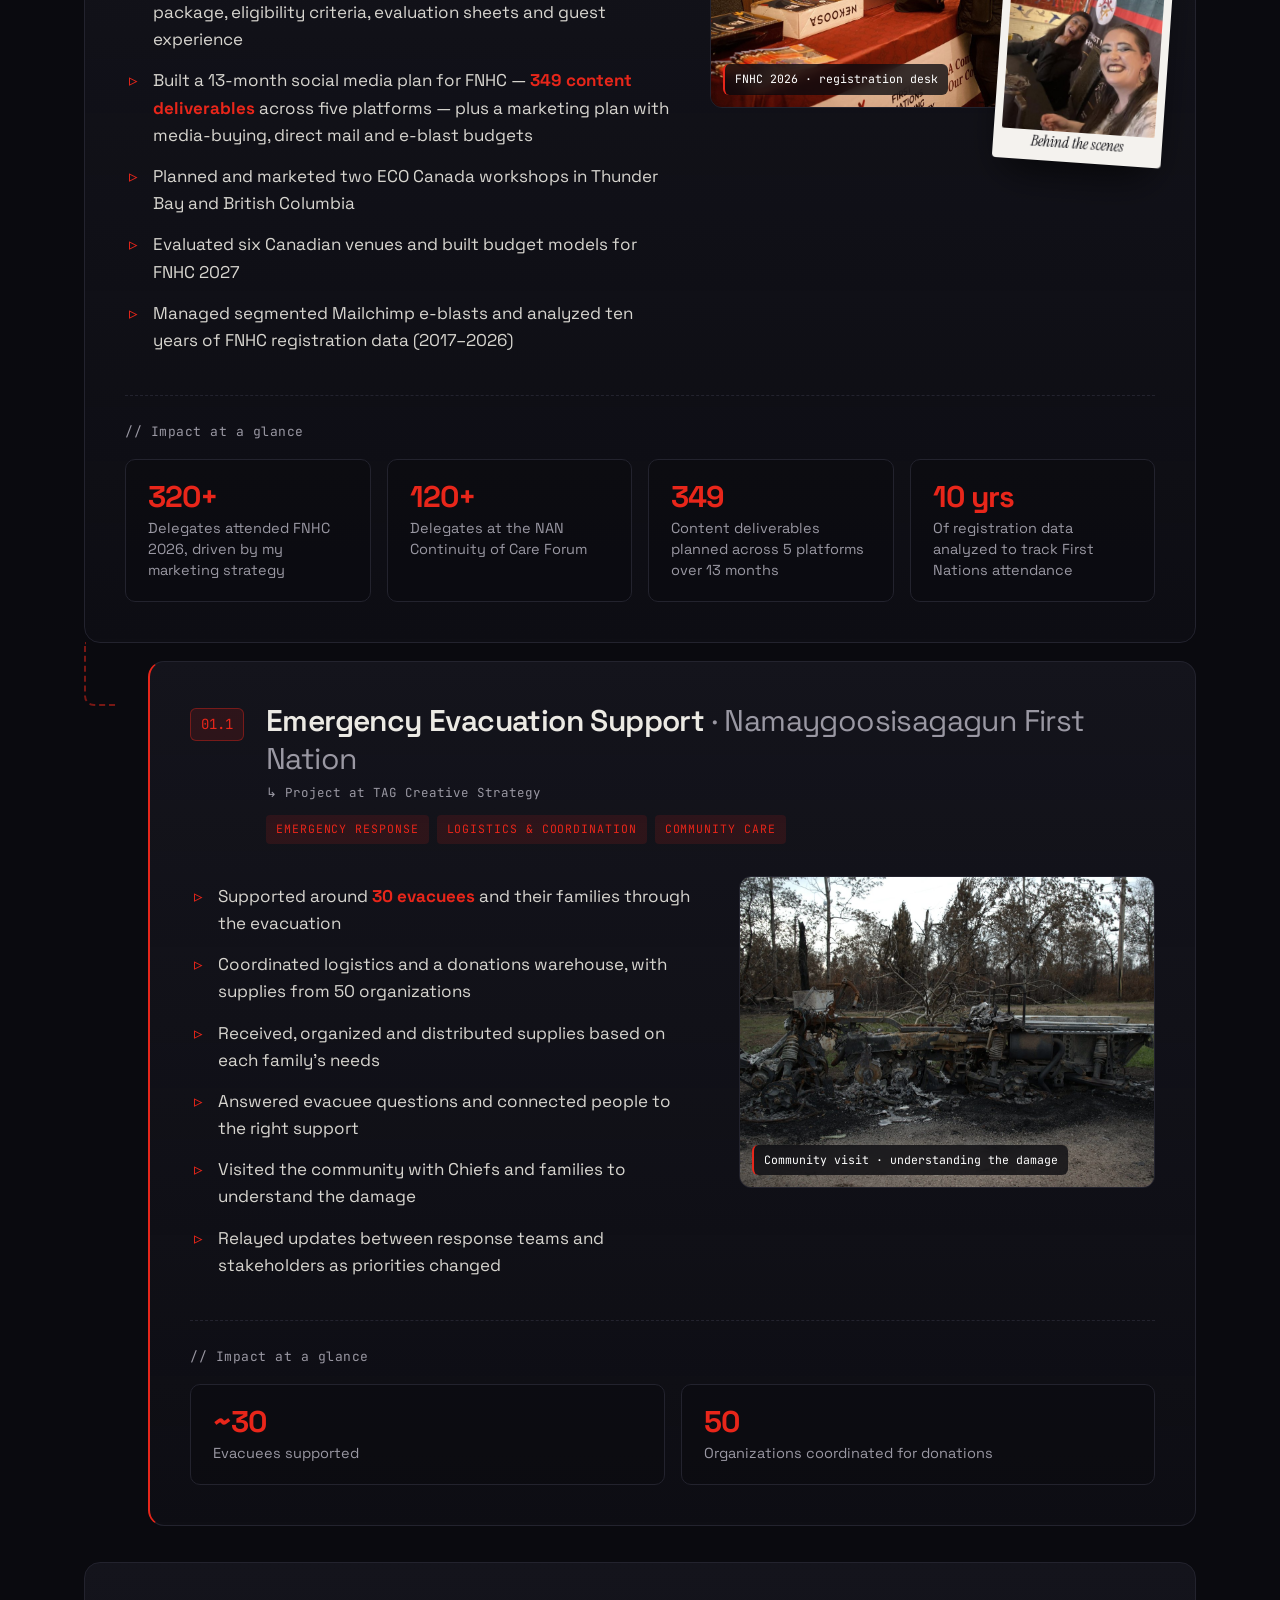
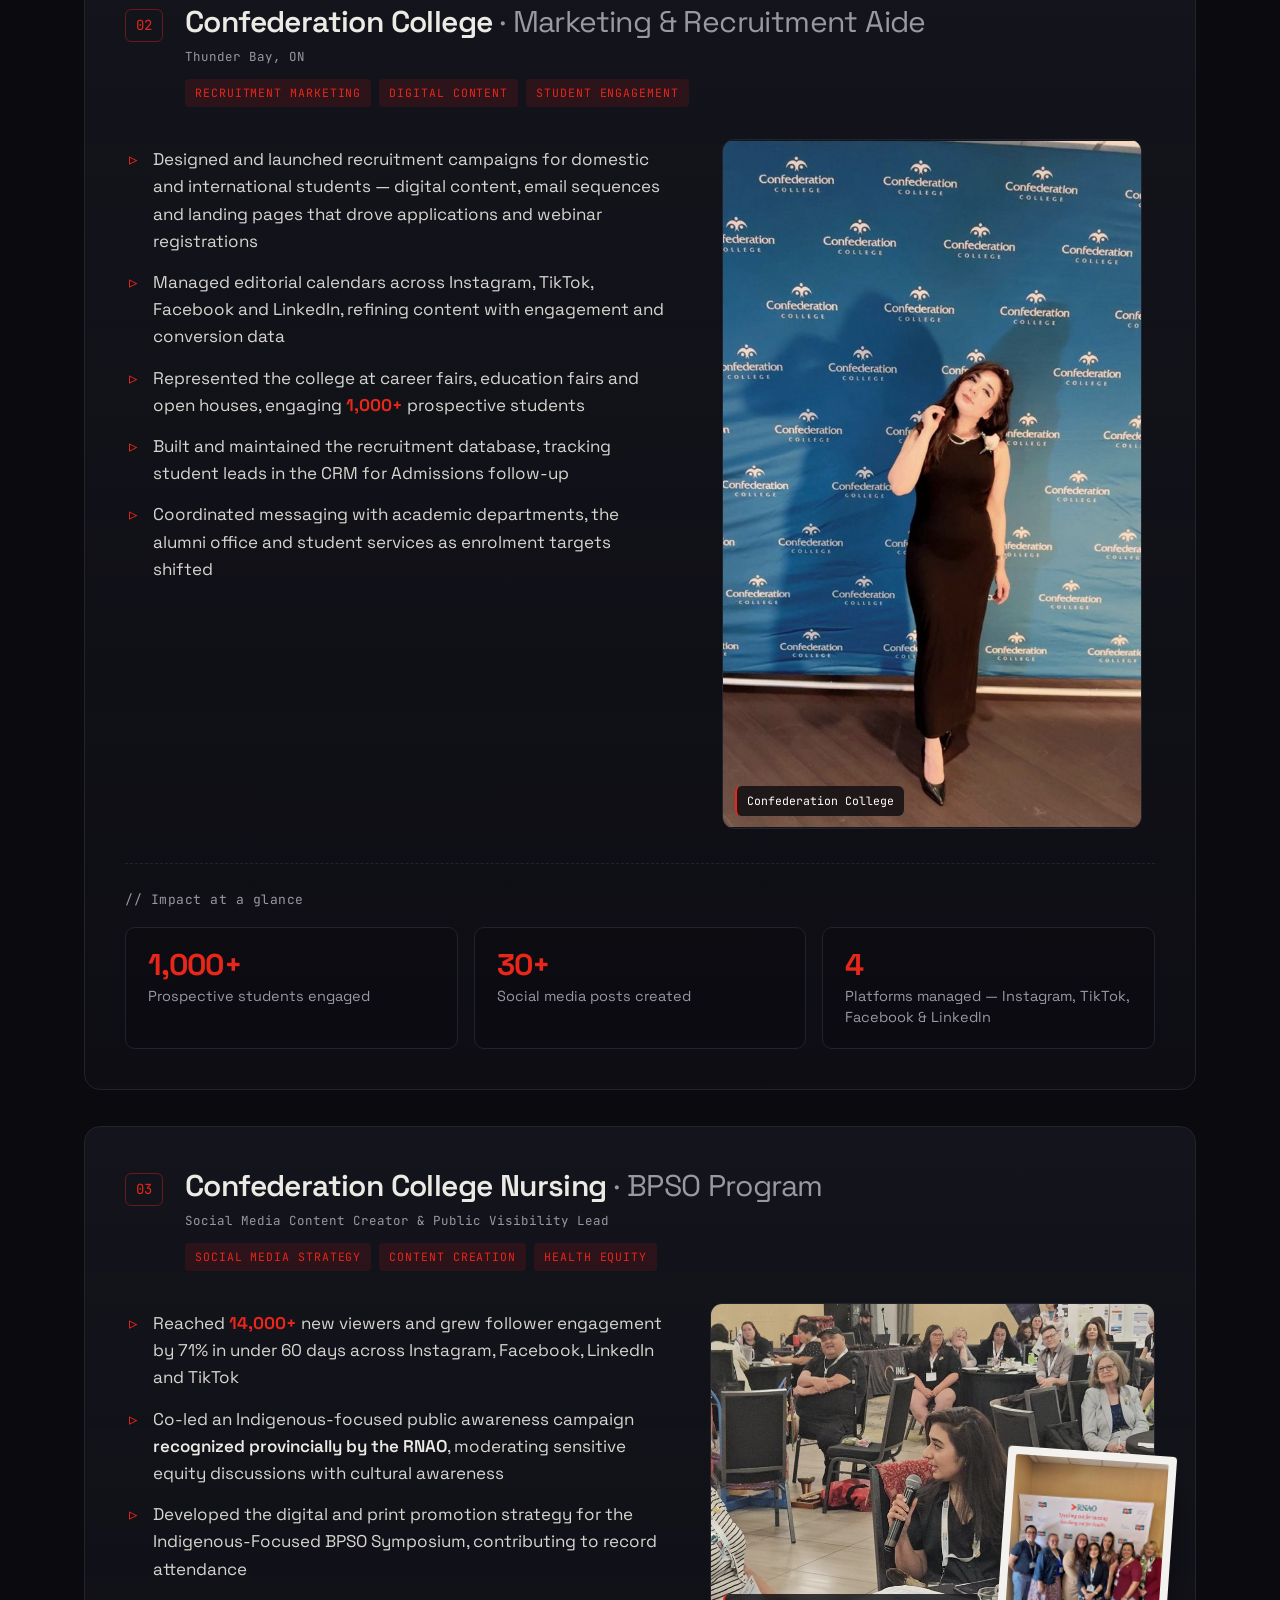
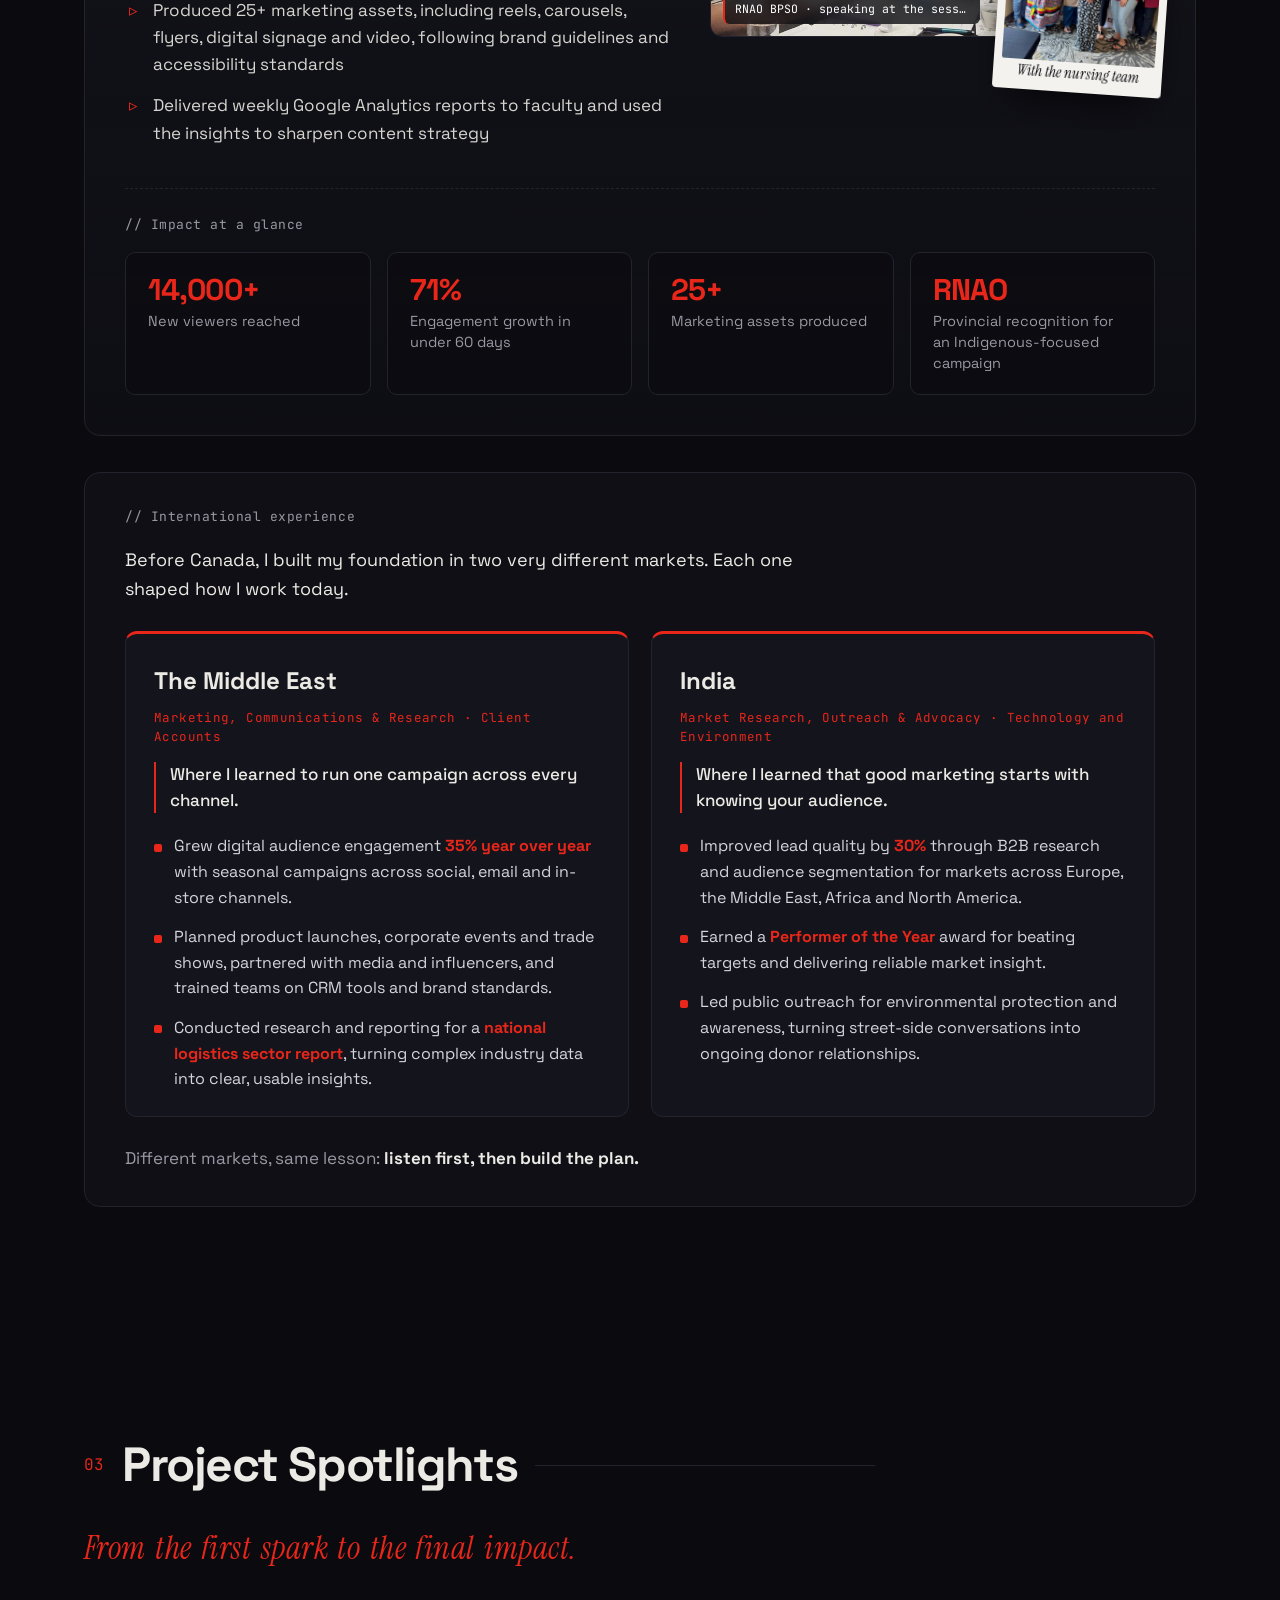
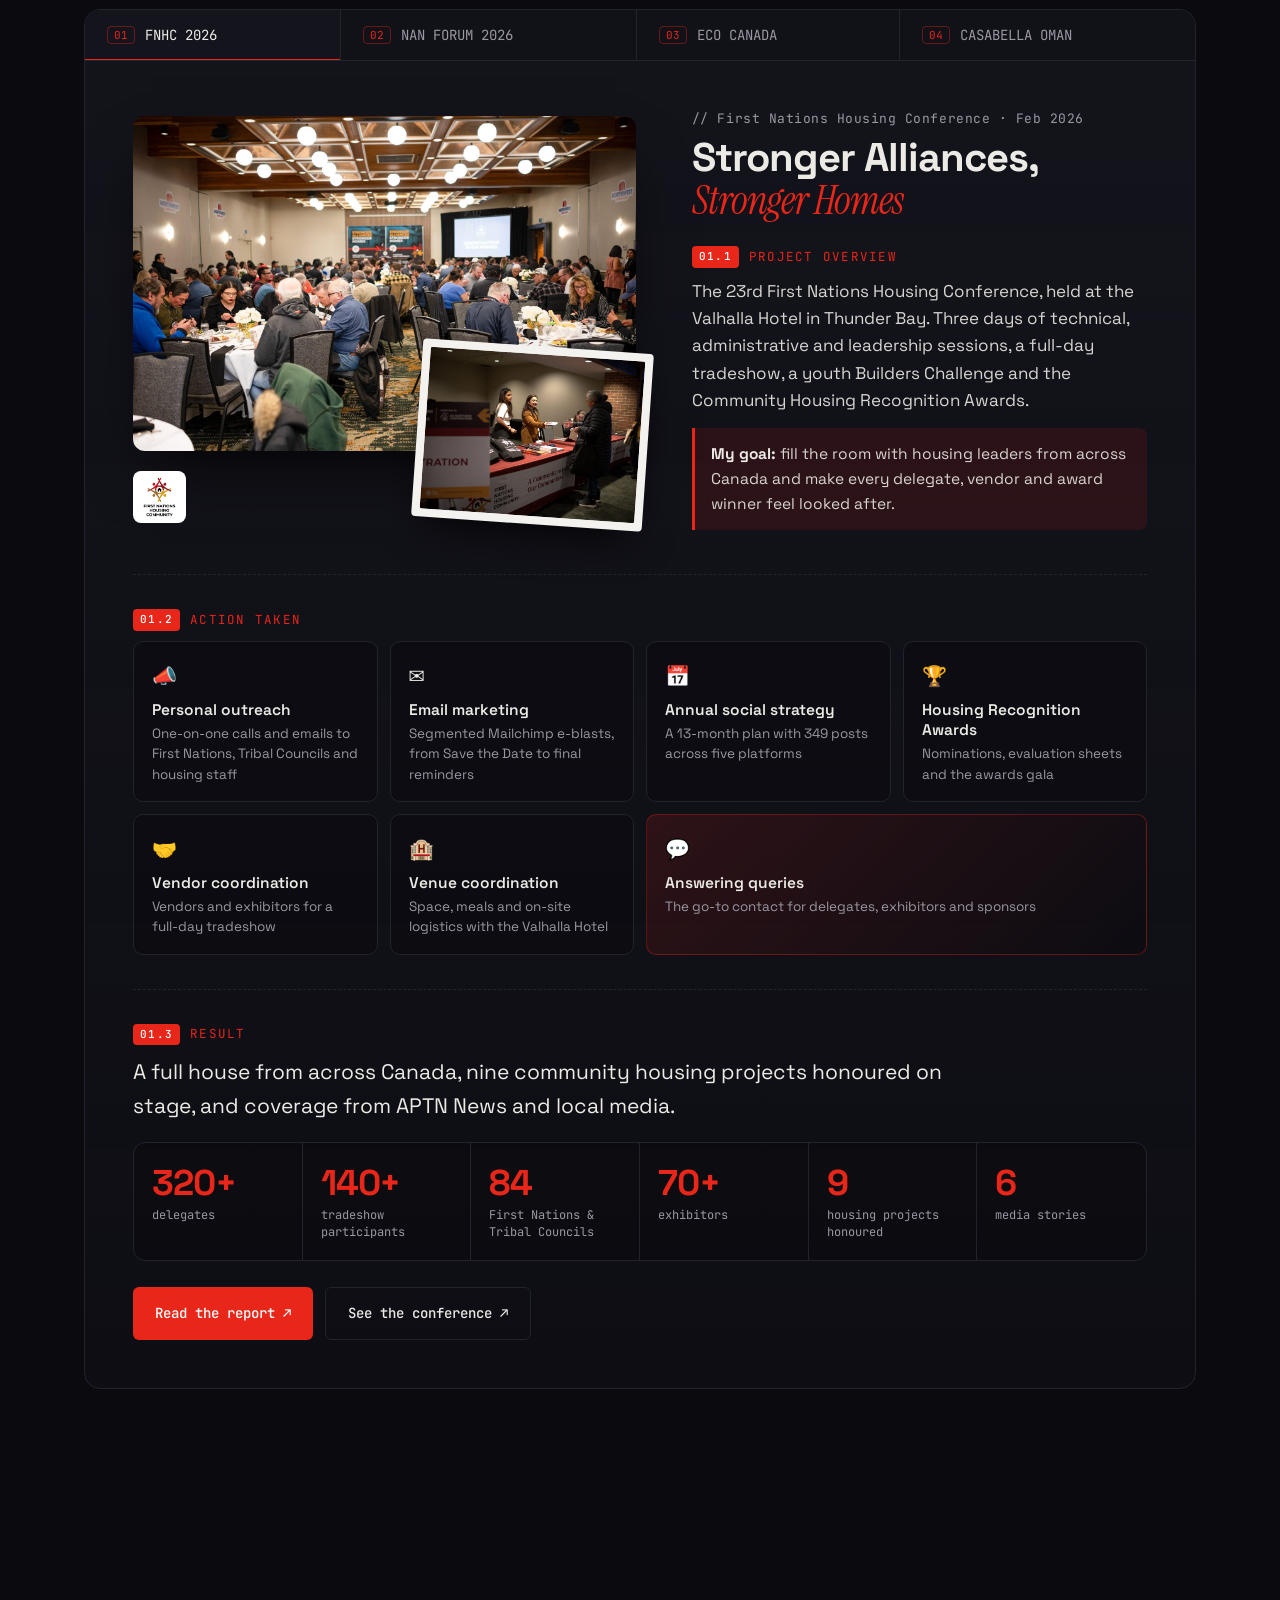
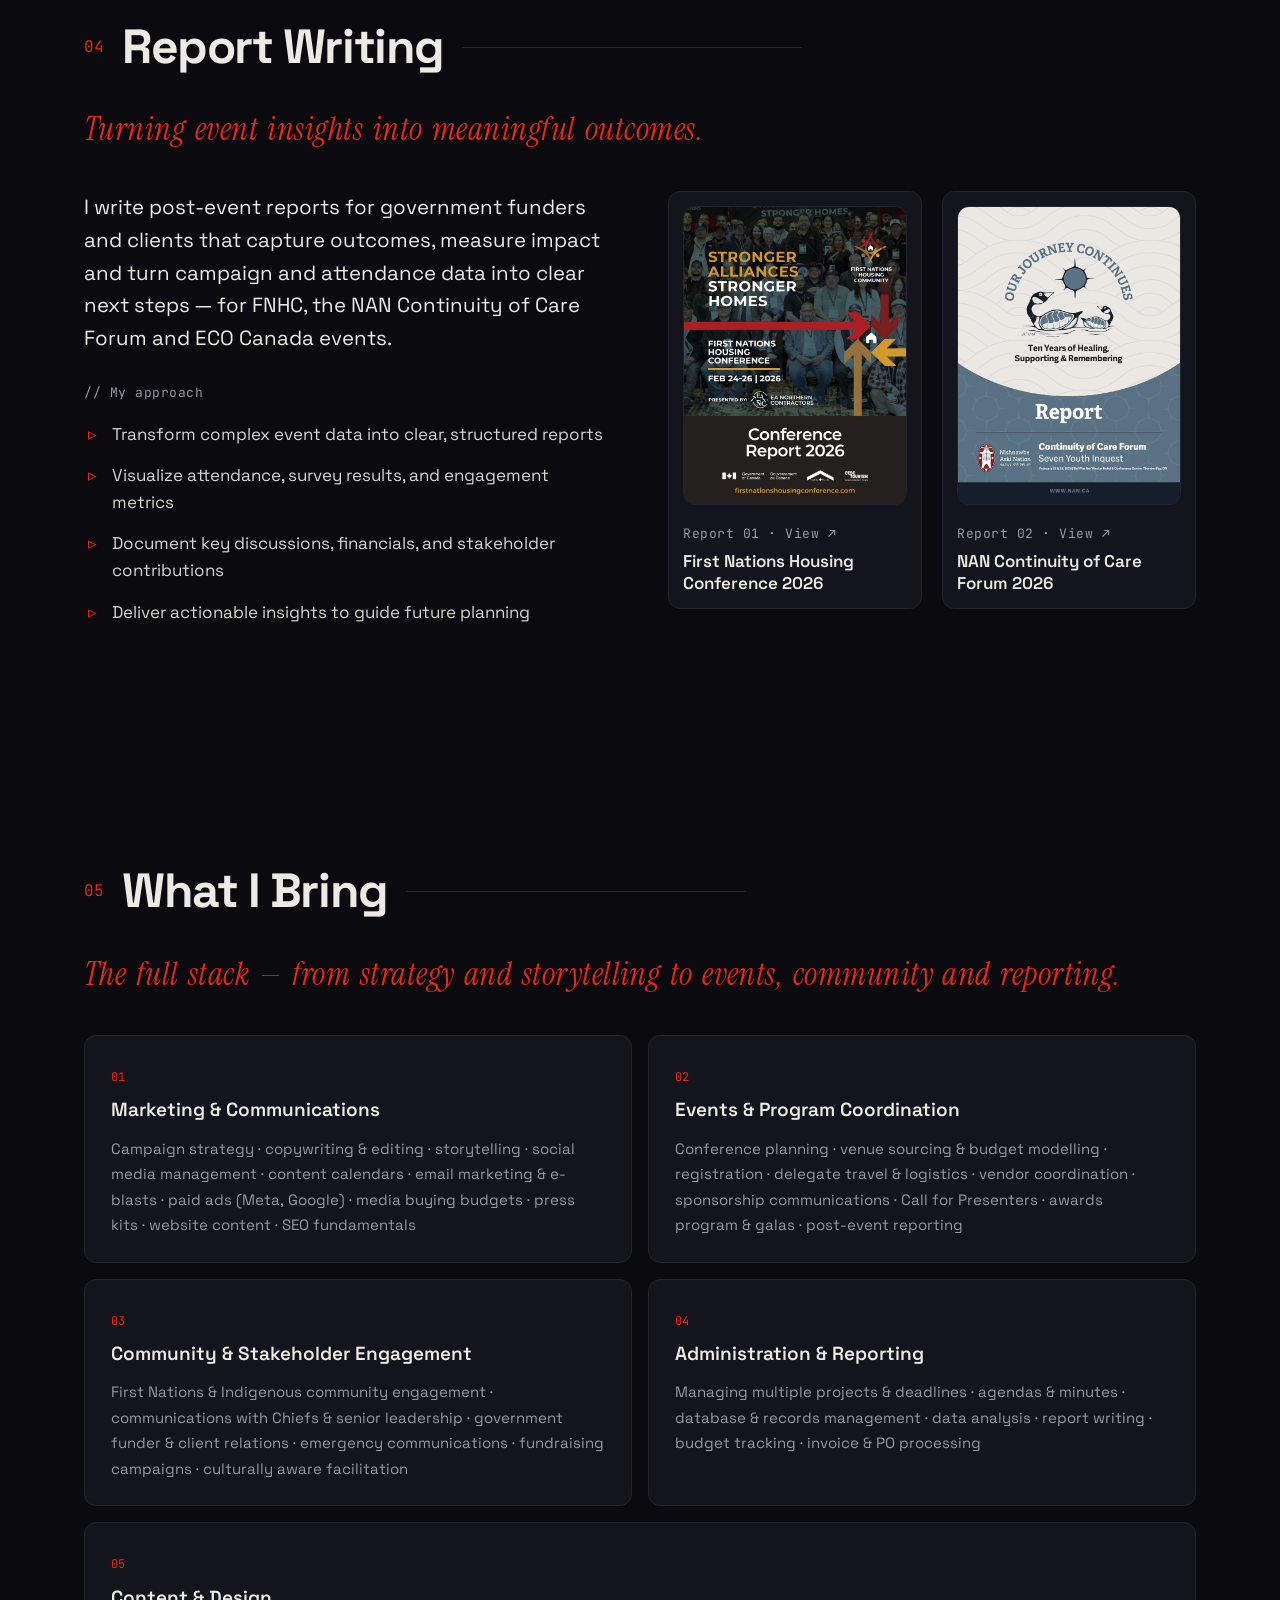
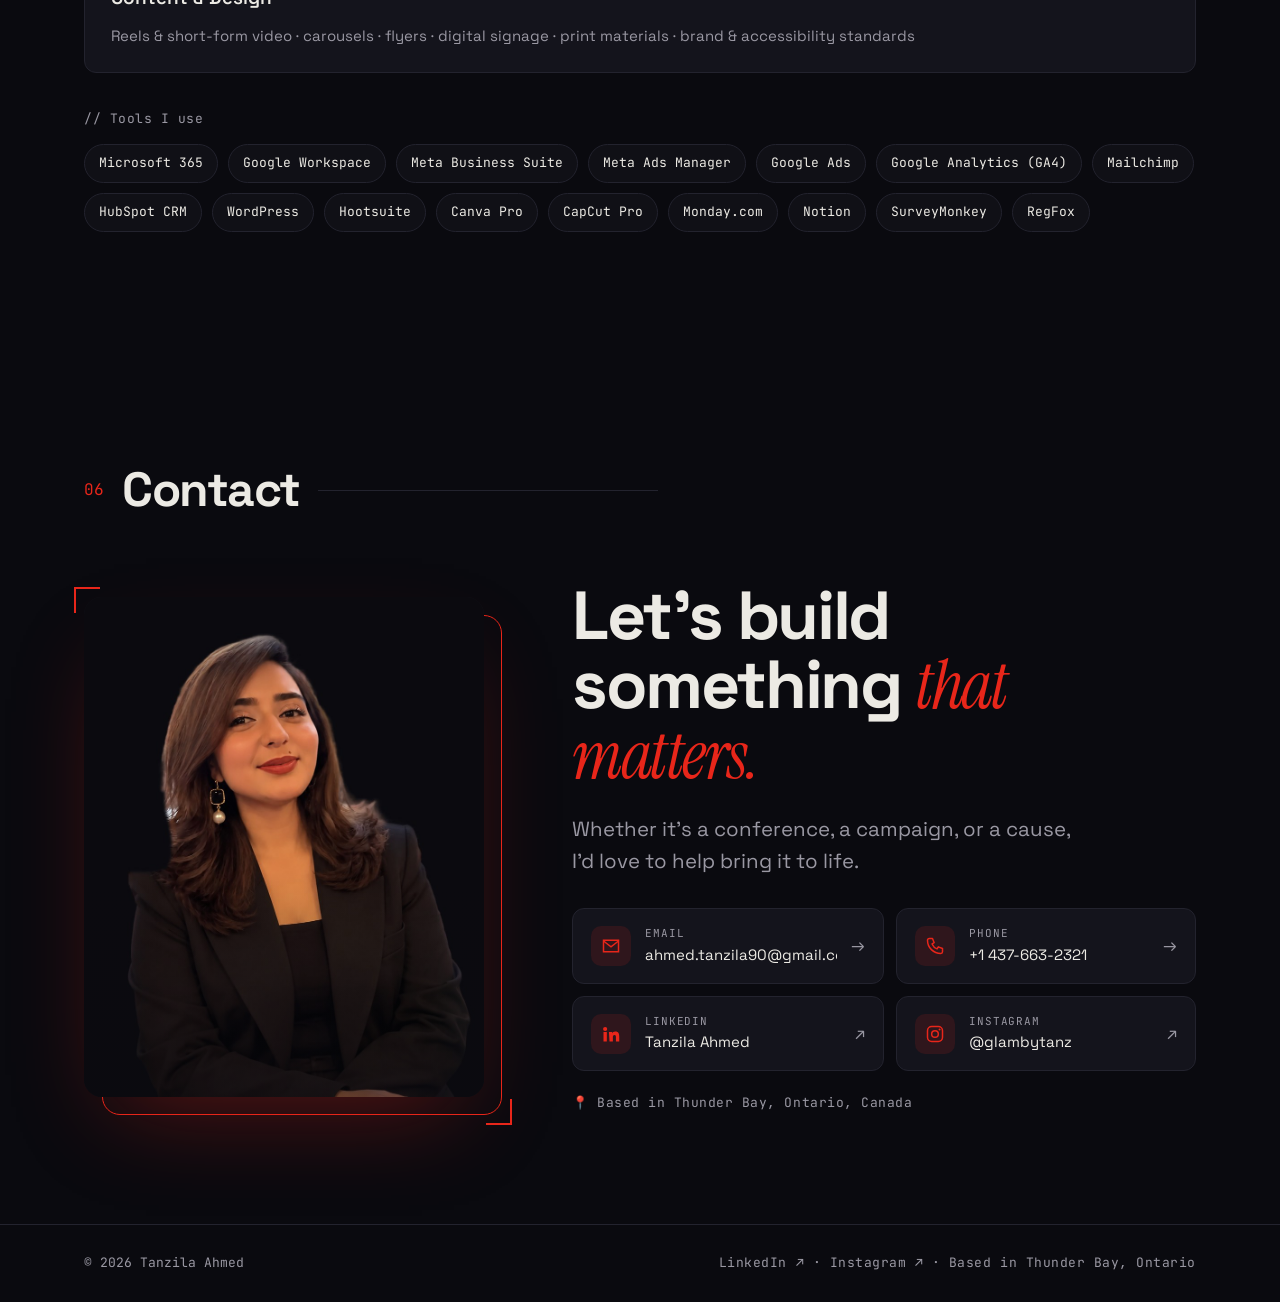
==== commit fefe204b: "Remove resume from the portfolio Drop the resume section, the nav, hero and footer resume links, and" ====
--- a/index.html
+++ b/index.html
@@ -30,7 +30,6 @@
       <li><a href="#reports"><span>04.</span>Reports</a></li>
       <li><a href="#skills"><span>05.</span>Skills</a></li>
       <li><a href="#contact"><span>06.</span>Contact</a></li>
-      <li><a class="nav-resume" href="#resume">Resume <span aria-hidden="true">↓</span></a></li>
     </ul>
   </nav>
   <button class="menu-btn" id="menuBtn" aria-label="Open menu" aria-expanded="false"><span></span><span></span></button>
@@ -53,7 +52,6 @@
         <div class="cta-row reveal">
           <a class="btn btn-primary" href="#work">View my work <span aria-hidden="true">→</span></a>
           <a class="btn btn-ghost" href="https://www.linkedin.com/in/tanzila-ahmed-31584450/" target="_blank" rel="noopener">LinkedIn ↗</a>
-          <a class="btn btn-ghost" href="assets/Tanzila_Ahmed_Resume.pdf" download="Tanzila_Ahmed_Resume.pdf">Resume ↓</a>
         </div>
       </div>
       <div class="hero-visual reveal">
@@ -601,30 +599,6 @@
     </div>
   </section>
 
-  <!-- RESUME -->
-  <section class="section resume-band" id="resume">
-    <div class="container">
-      <div class="resume-card reveal">
-        <a class="resume-paper" href="assets/Tanzila_Ahmed_Resume.pdf" target="_blank" rel="noopener" aria-label="Open Tanzila Ahmed's resume in a new tab">
-          <span class="paper back" aria-hidden="true"></span>
-          <span class="paper front"><img src="assets/img/resume-preview.jpg" alt="Preview of the first page of Tanzila Ahmed's resume" loading="lazy" width="935" height="1210"></span>
-          <span class="paper-tag">PDF · 2 pages</span>
-        </a>
-        <div class="resume-copy">
-          <p class="mono-label">// resume.pdf</p>
-          <h3>Prefer it on paper?</h3>
-          <p class="lead">Everything on this site, in one recruiter-friendly resume — roles, results, skills and tools. Download it, print it or pass it along to your team.</p>
-          <div class="term-line" aria-hidden="true"><span class="prompt">$</span> Download <span class="t-s">Tanzila_Ahmed_Resume.pdf</span><span class="caret">_</span></div>
-          <div class="cta-row">
-            <a class="btn btn-primary dl-btn" href="assets/Tanzila_Ahmed_Resume.pdf" download="Tanzila_Ahmed_Resume.pdf"><span class="dl-label">Download resume</span> <span aria-hidden="true">↓</span></a>
-            <a class="btn btn-ghost" href="assets/Tanzila_Ahmed_Resume.pdf" target="_blank" rel="noopener">View in browser ↗</a>
-          </div>
-          <p class="mono-label resume-meta">Updated October 2026 · 360 KB</p>
-        </div>
-      </div>
-    </div>
-  </section>
-
   <!-- CONTACT -->
   <section class="section contact" id="contact">
     <div class="container">
@@ -658,7 +632,7 @@
 <footer class="footer">
   <div class="container footer-inner">
     <span>© <span id="year">2026</span> Tanzila Ahmed</span>
-    <span class="mono-label"><a href="https://www.linkedin.com/in/tanzila-ahmed-31584450/" target="_blank" rel="noopener">LinkedIn ↗</a> · <a href="https://www.instagram.com/glambytanz/" target="_blank" rel="noopener">Instagram ↗</a> · <a href="assets/Tanzila_Ahmed_Resume.pdf" download="Tanzila_Ahmed_Resume.pdf">Resume ↓</a> · Based in Thunder Bay, Ontario</span>
+    <span class="mono-label"><a href="https://www.linkedin.com/in/tanzila-ahmed-31584450/" target="_blank" rel="noopener">LinkedIn ↗</a> · <a href="https://www.instagram.com/glambytanz/" target="_blank" rel="noopener">Instagram ↗</a> · Based in Thunder Bay, Ontario</span>
   </div>
 </footer>
 
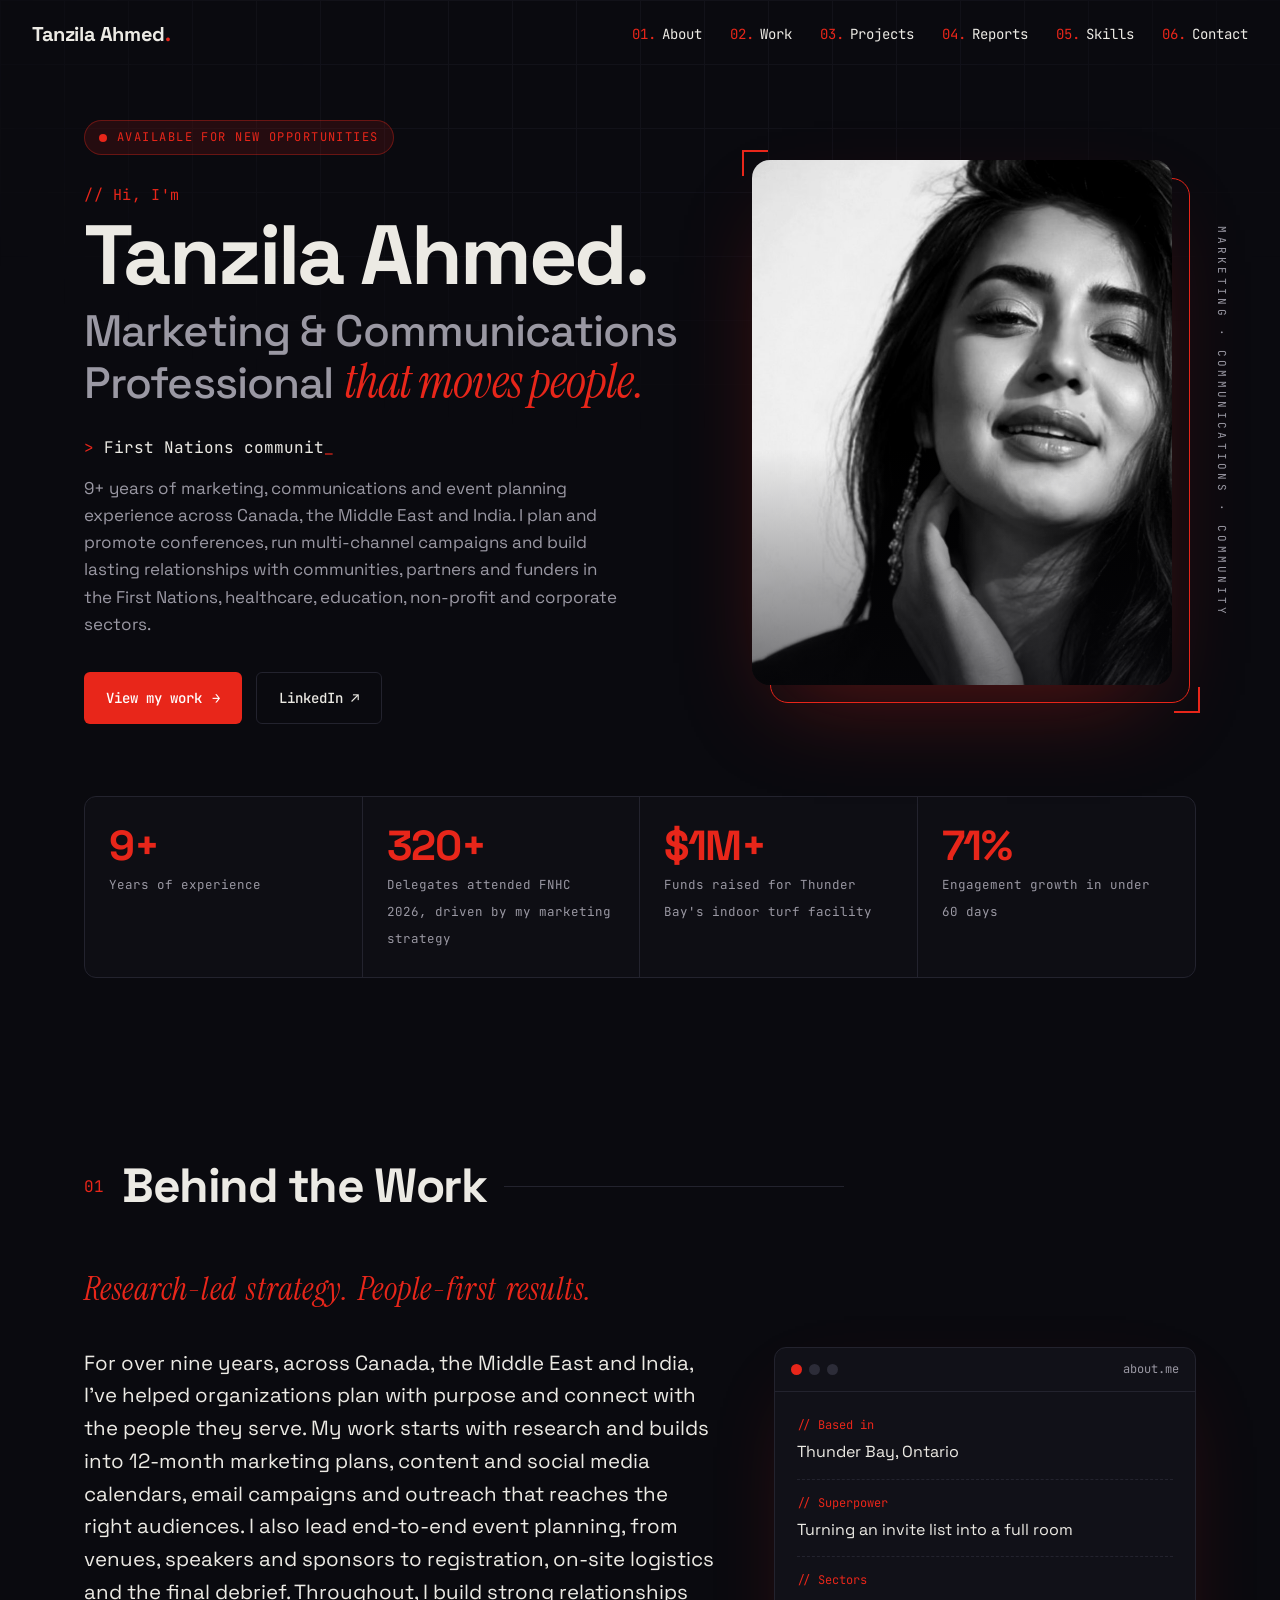
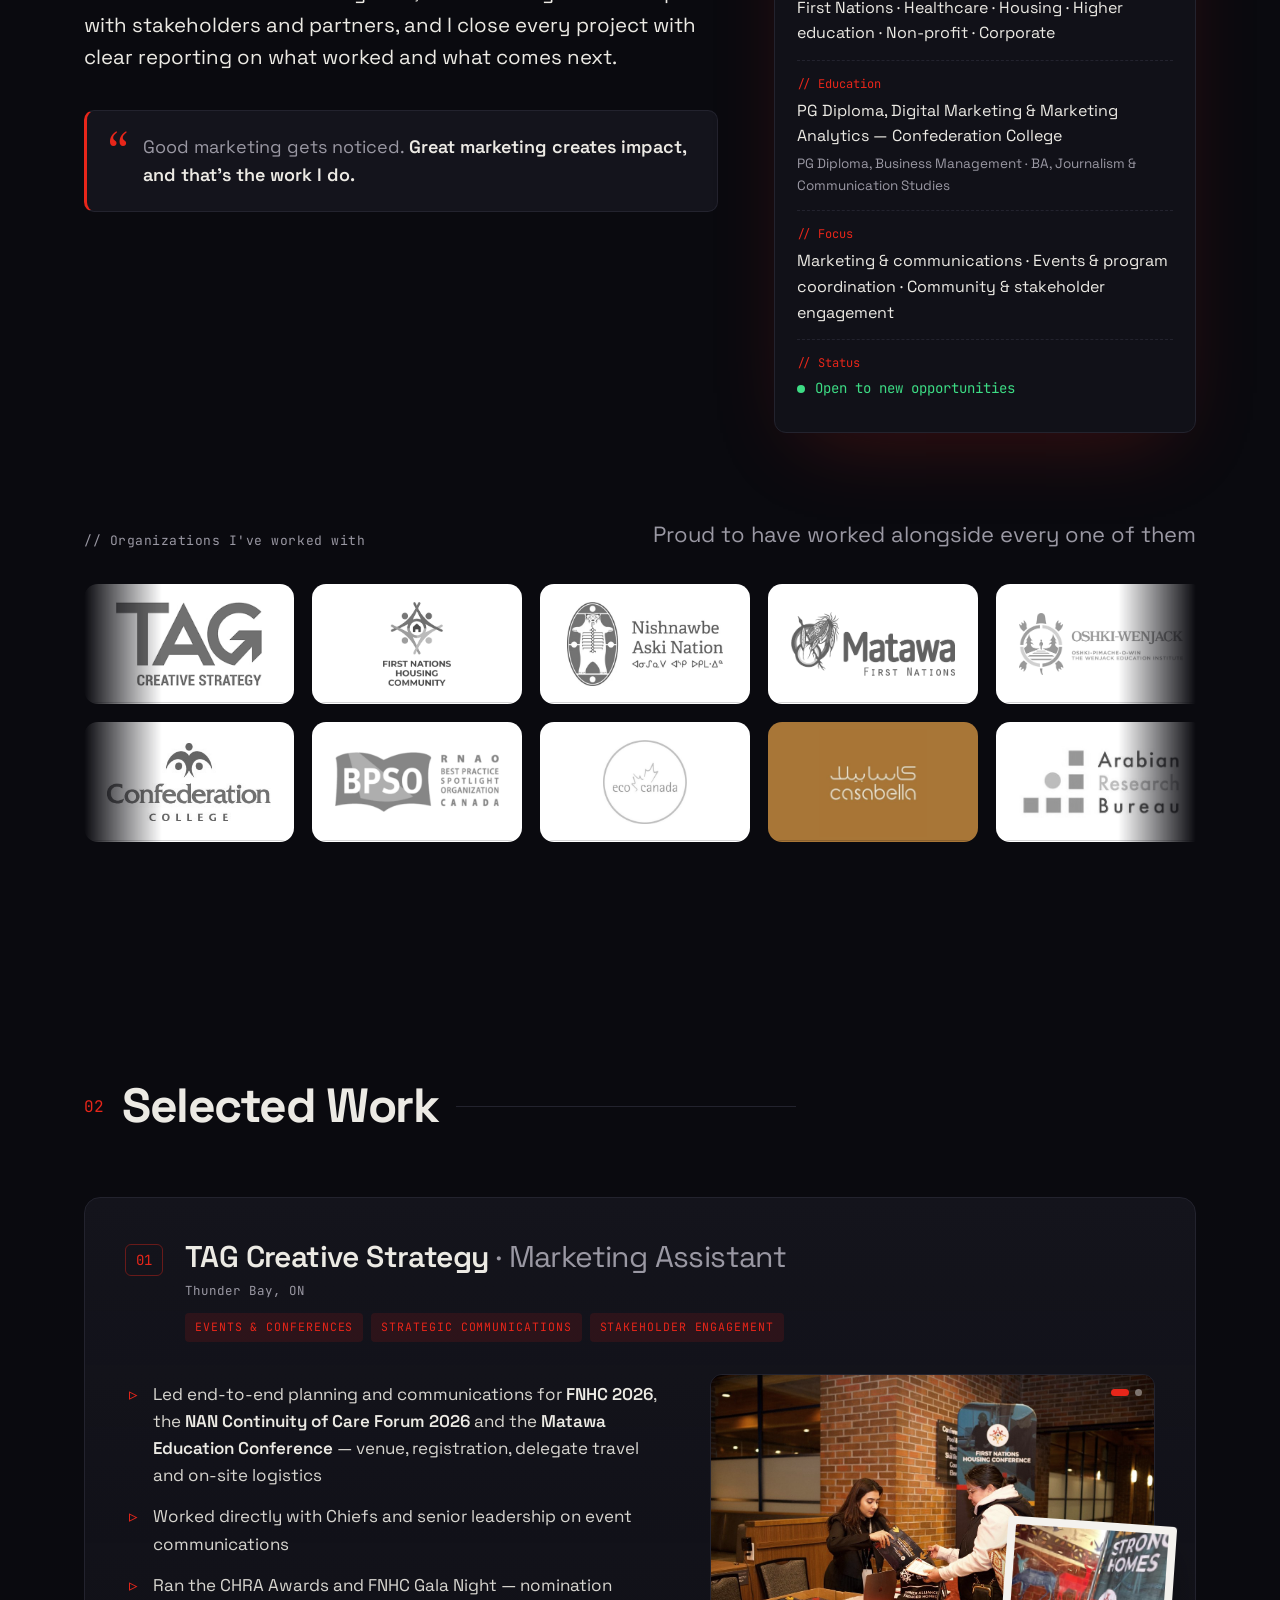
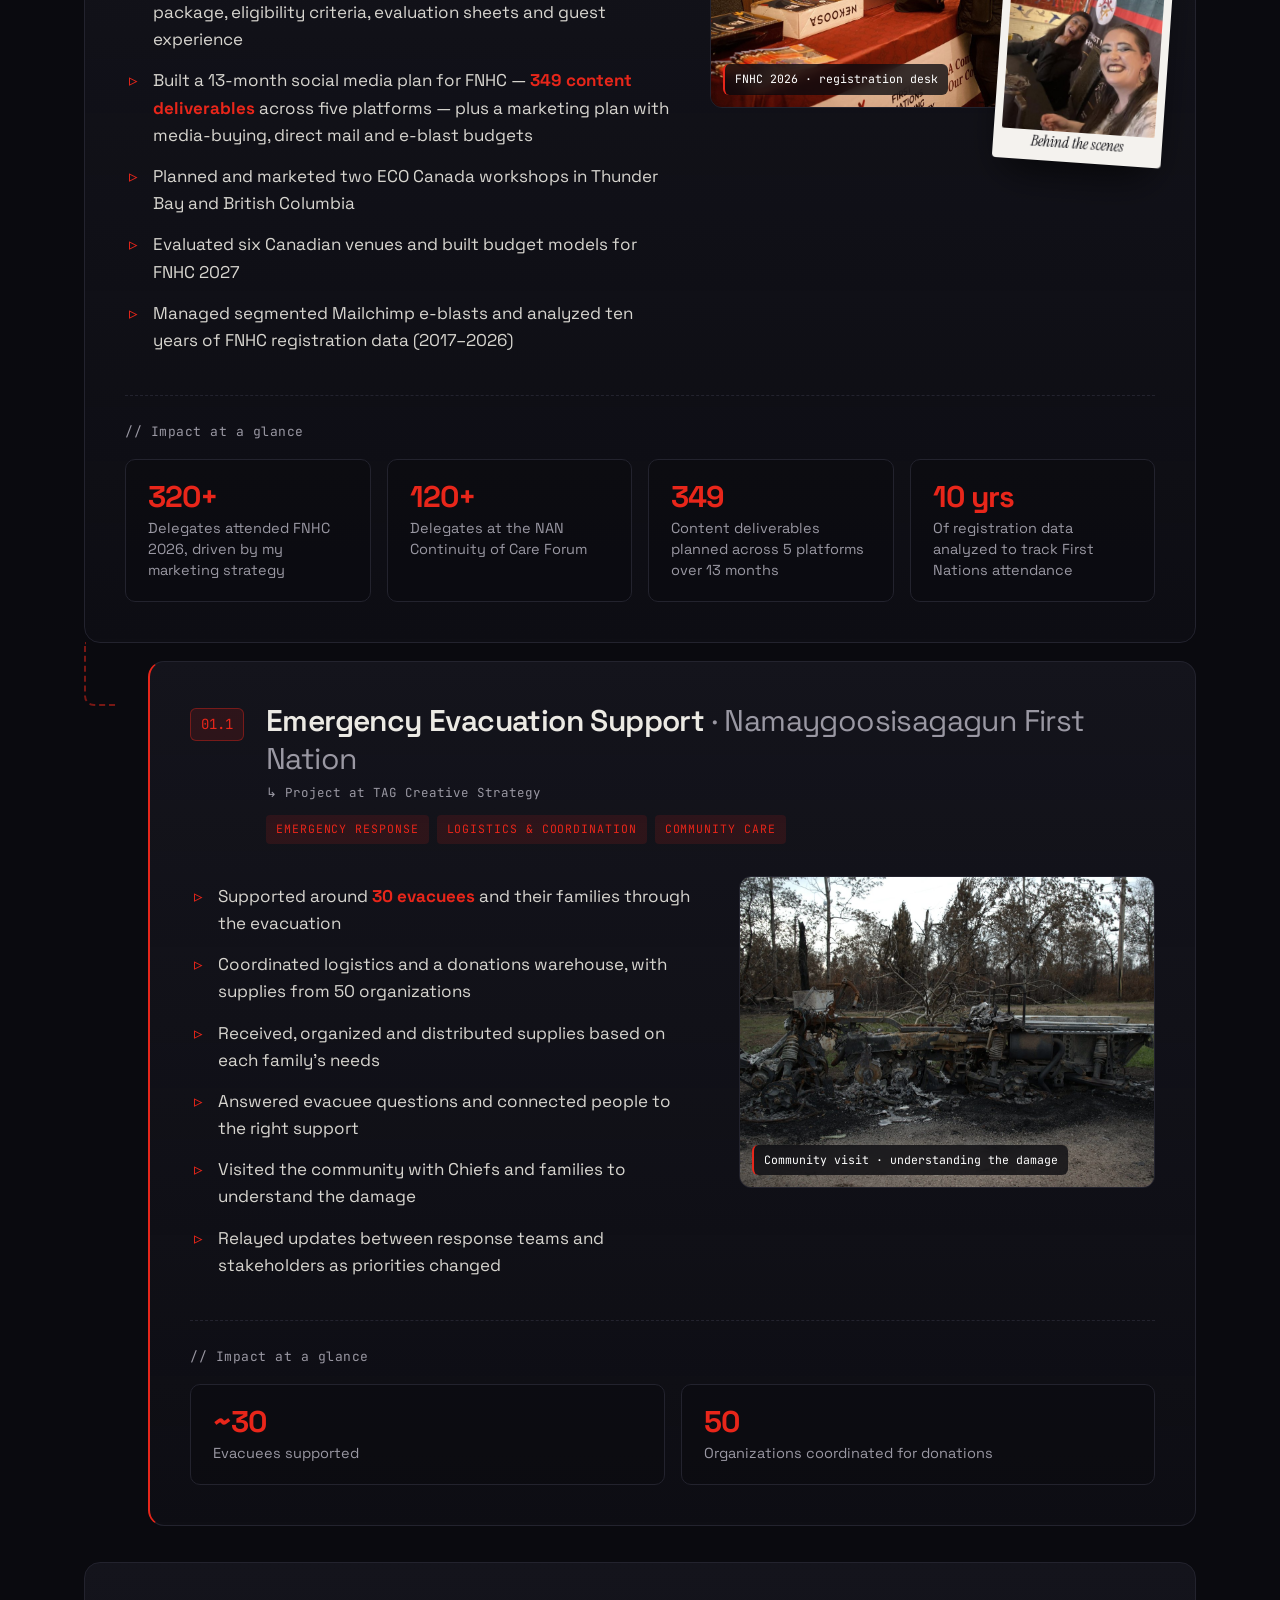
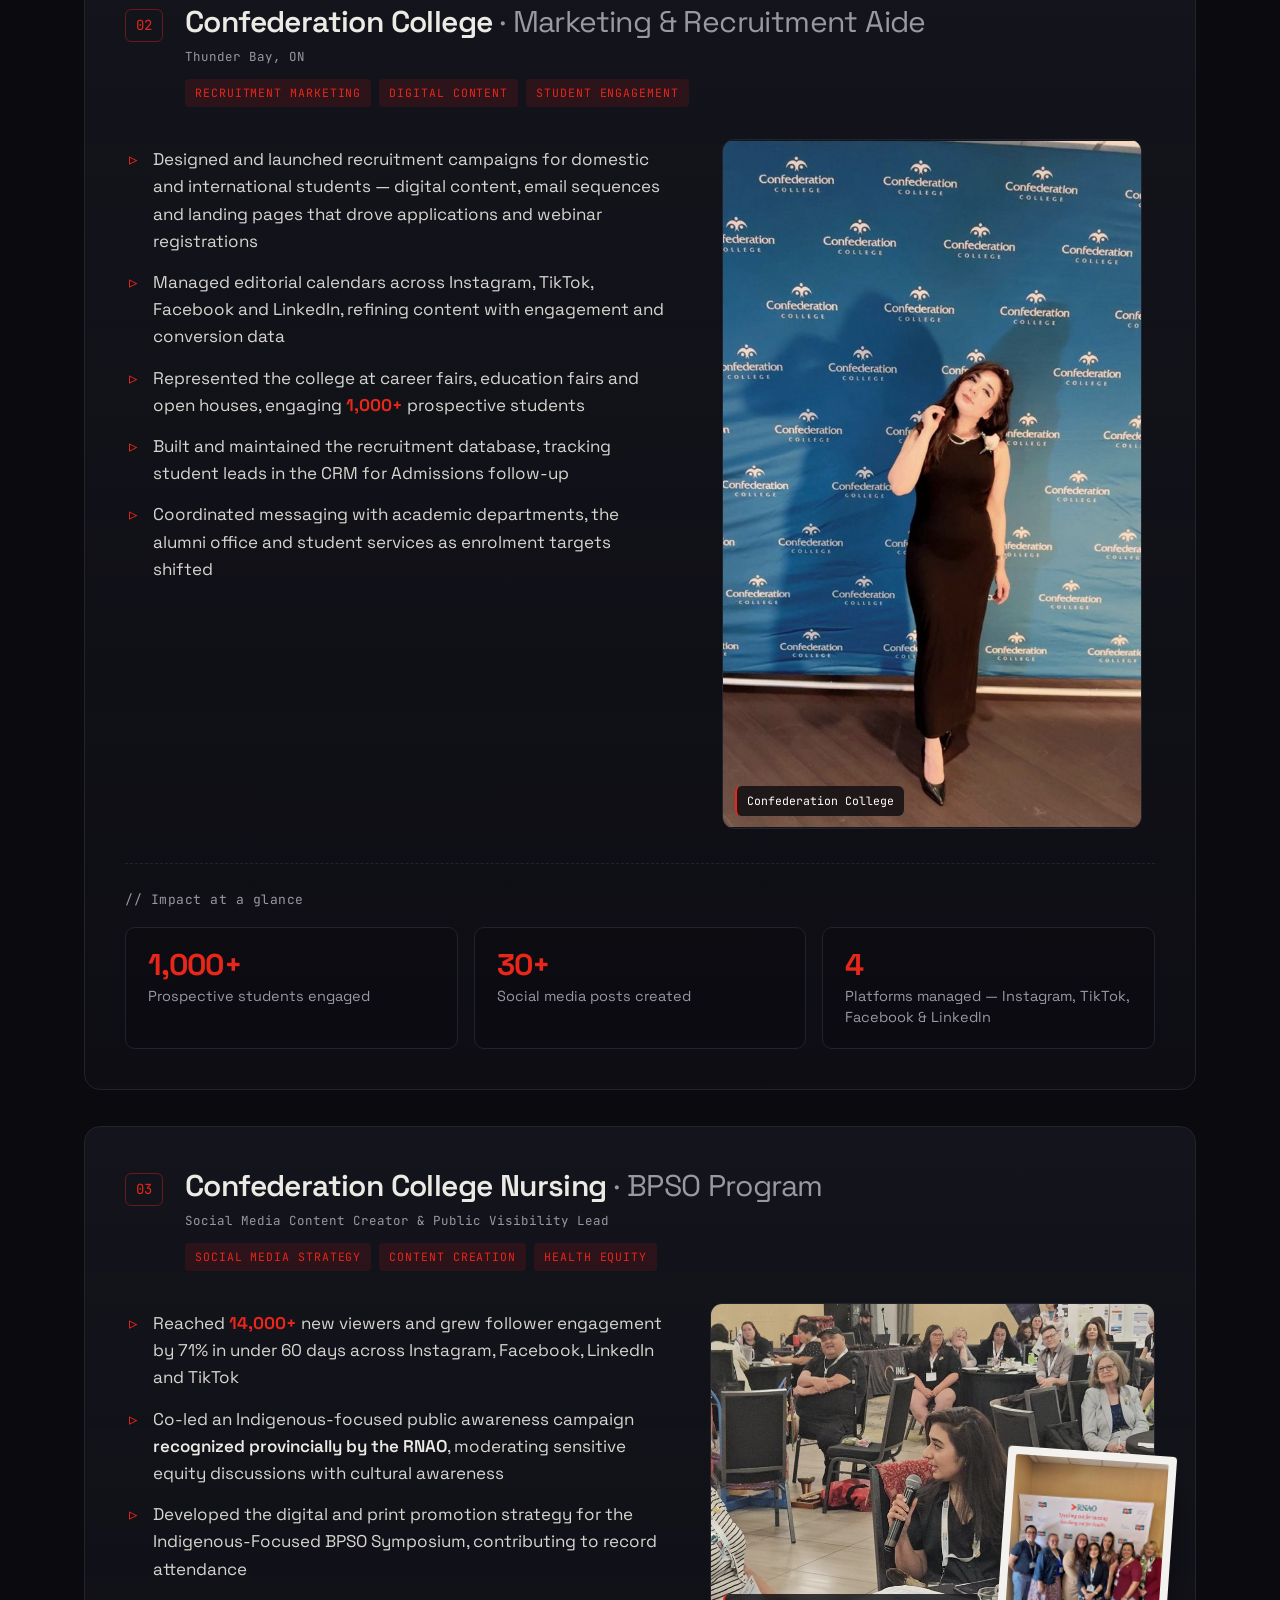
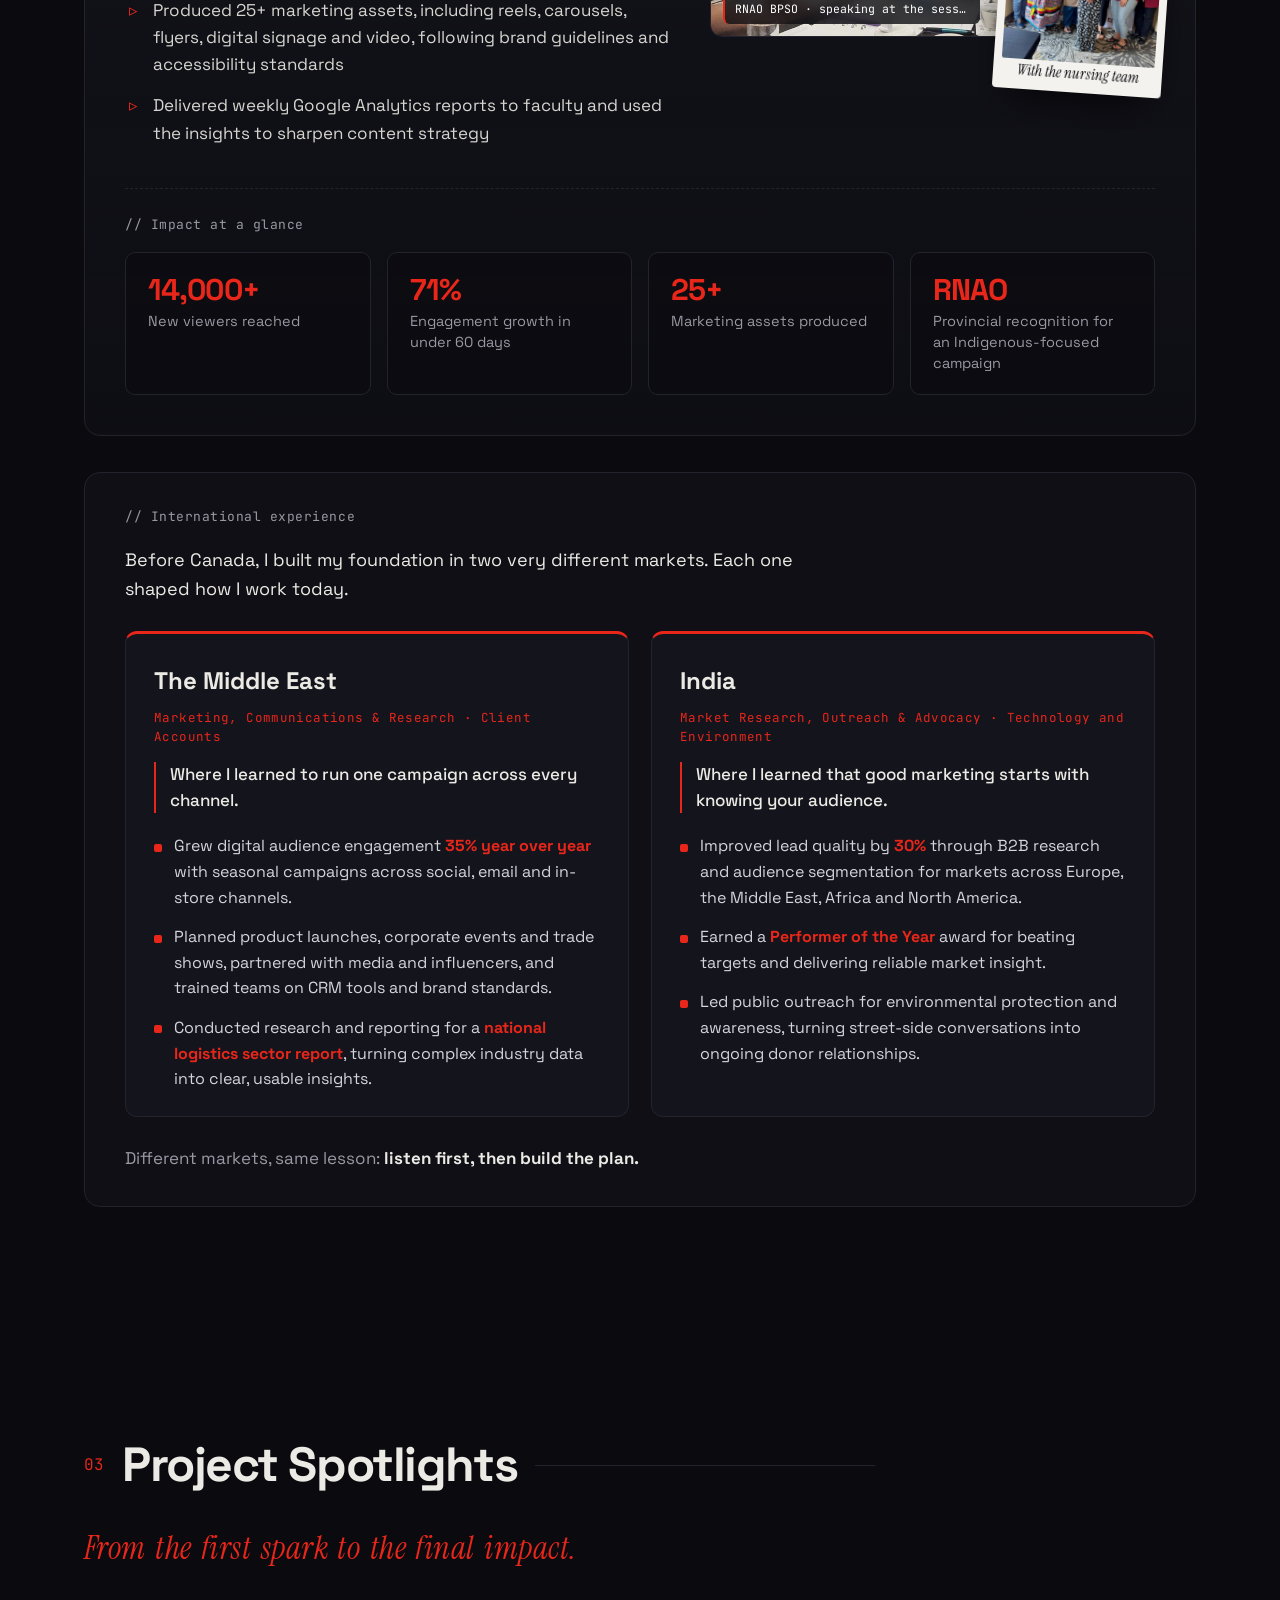
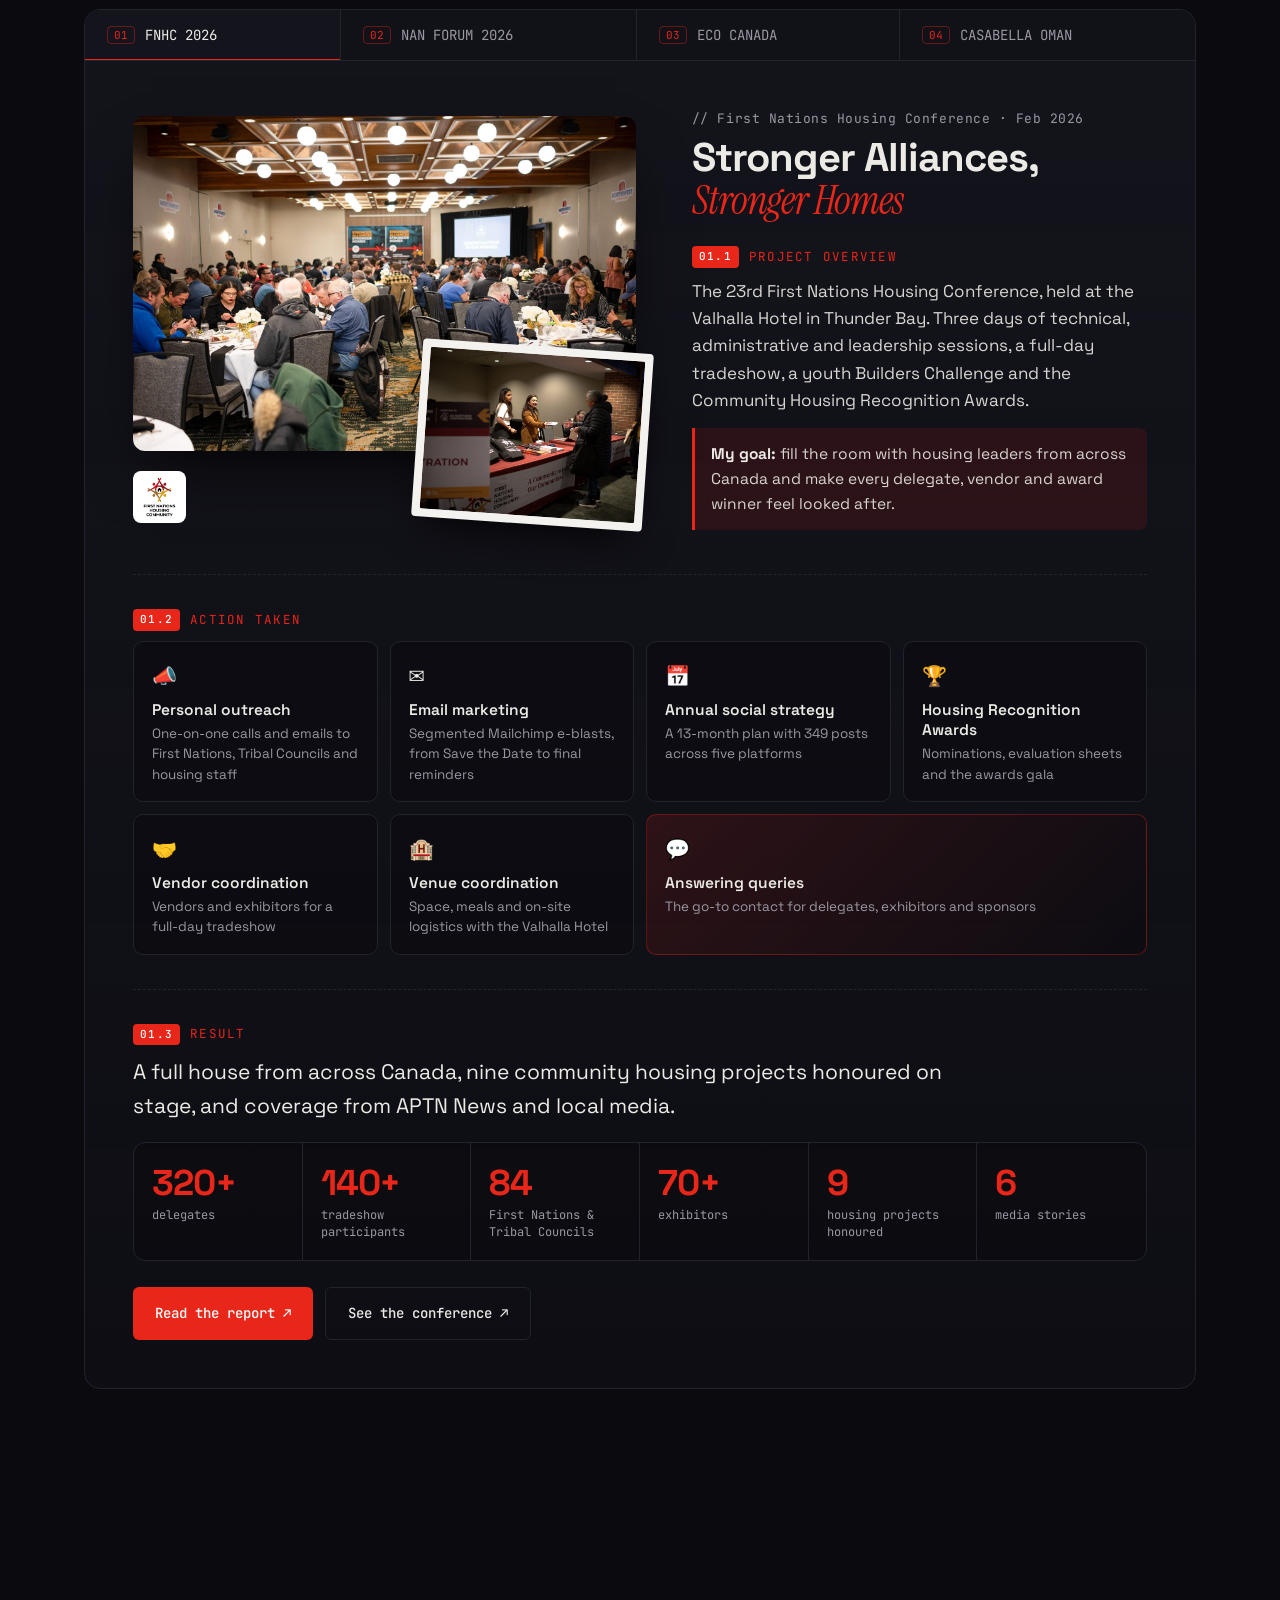
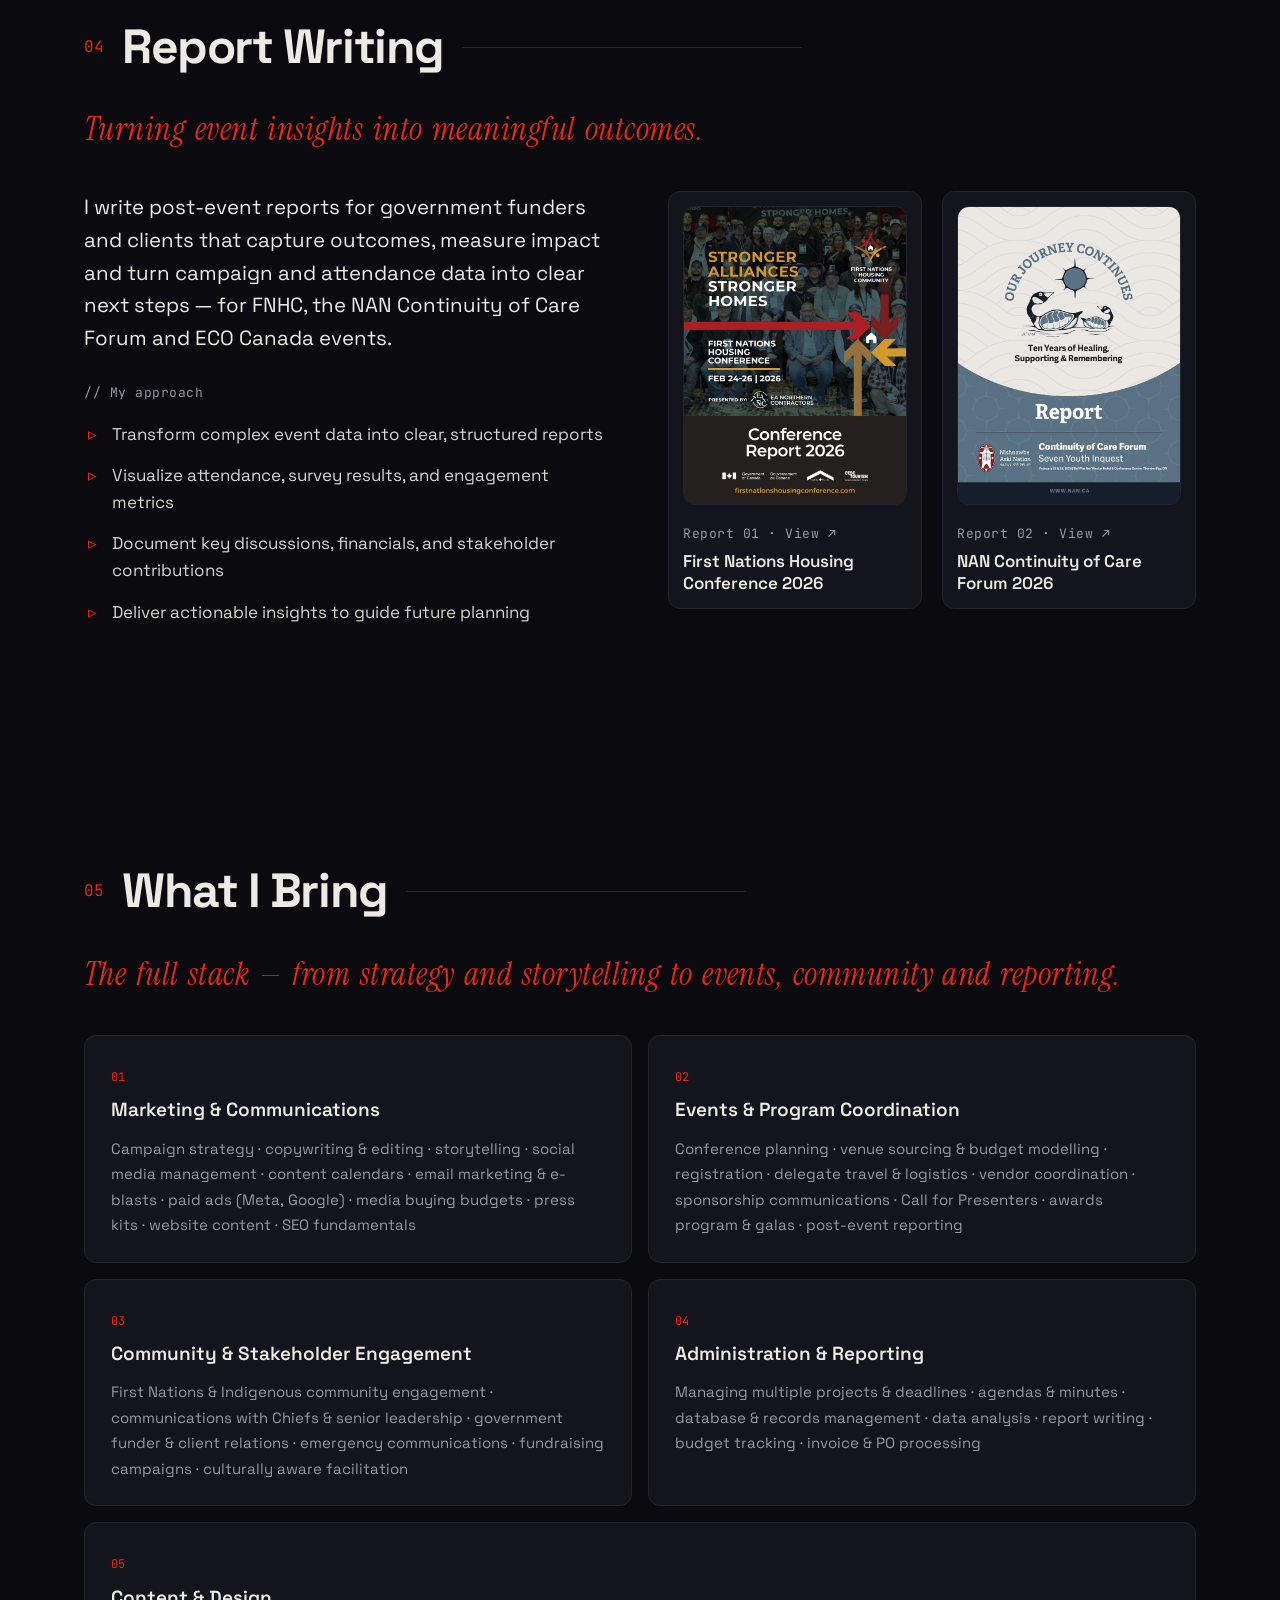
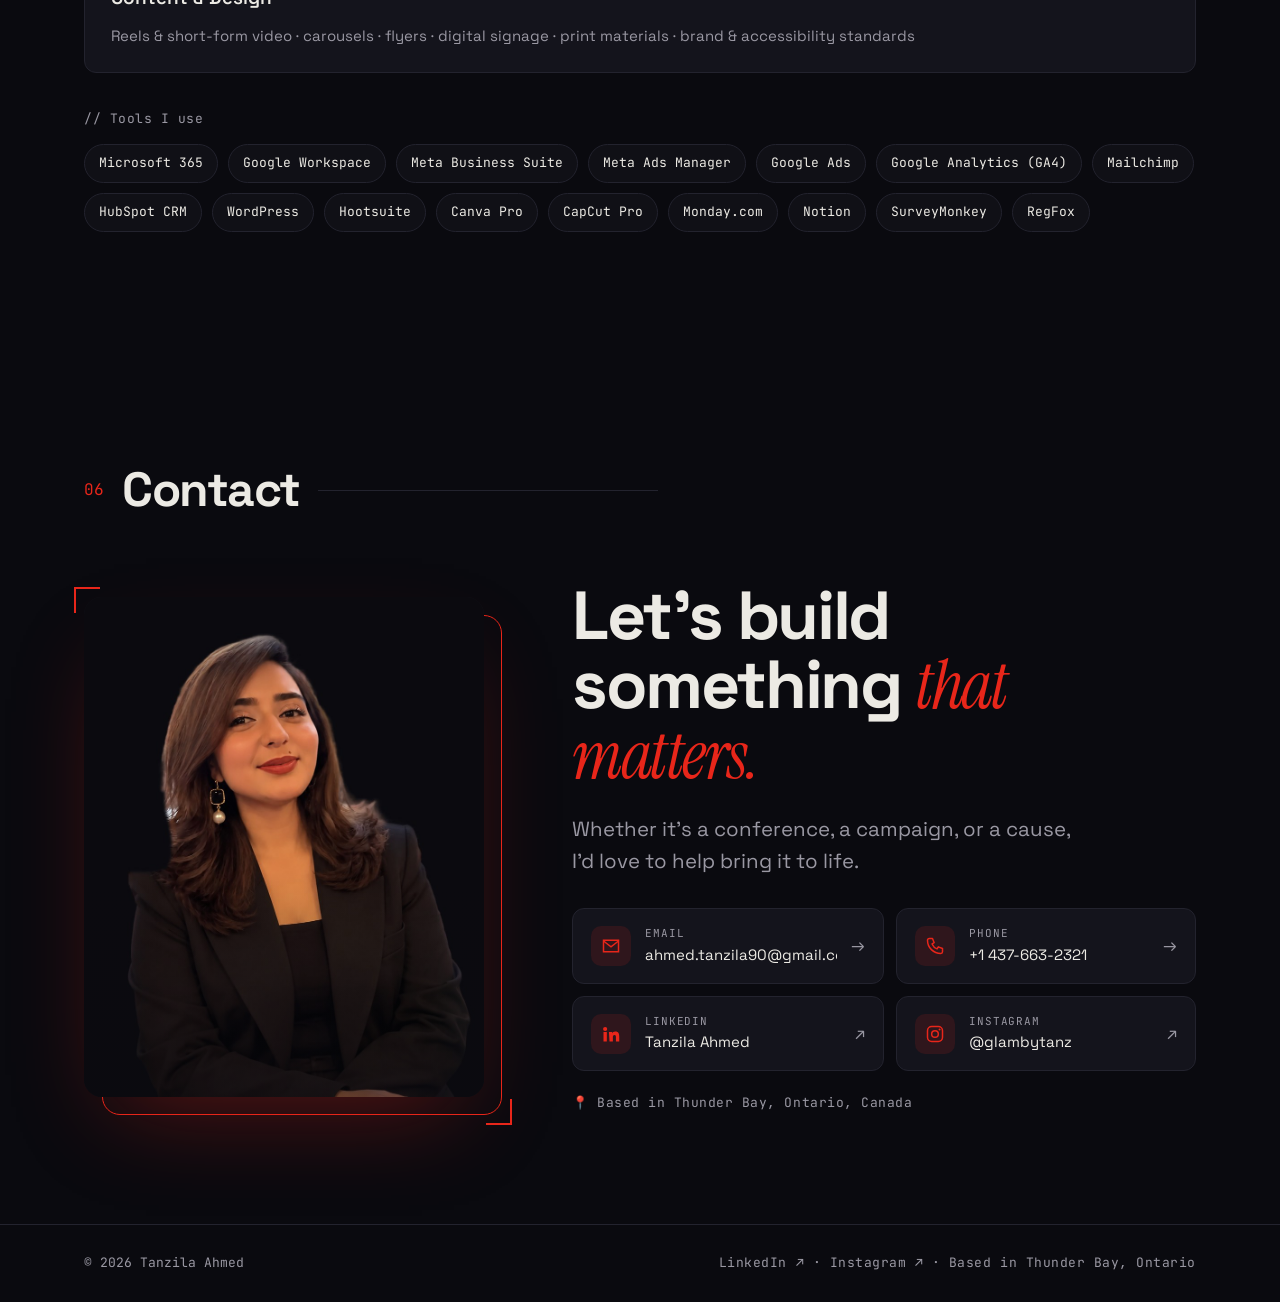
==== commit 3c79acc0: "Say "over nine years" in Behind the Work to match 9+ Co-Authored-By: Claude Opus 5.5 <noreply@anthro" ====
--- a/index.html
+++ b/index.html
@@ -87,7 +87,7 @@
       <p class="tagline reveal">Research-led strategy. People-first results.</p>
       <div class="about-grid">
         <div class="about-text reveal">
-          <p class="lead">For nine years, across Canada, the Middle East and India, I've helped organizations plan with purpose and connect with the people they serve. My work starts with research and builds into 12-month marketing plans, content and social media calendars, email campaigns and outreach that reaches the right audiences. I also lead end-to-end event planning, from venues, speakers and sponsors to registration, on-site logistics and the final debrief. Throughout, I build strong relationships with stakeholders and partners, and I close every project with clear reporting on what worked and what comes next.</p>
+          <p class="lead">For over nine years, across Canada, the Middle East and India, I've helped organizations plan with purpose and connect with the people they serve. My work starts with research and builds into 12-month marketing plans, content and social media calendars, email campaigns and outreach that reaches the right audiences. I also lead end-to-end event planning, from venues, speakers and sponsors to registration, on-site logistics and the final debrief. Throughout, I build strong relationships with stakeholders and partners, and I close every project with clear reporting on what worked and what comes next.</p>
           <div class="callout">
             <span class="callout-num">“</span>
             <p>Good marketing gets noticed. <strong>Great marketing creates impact, and that's the work I do.</strong></p>
